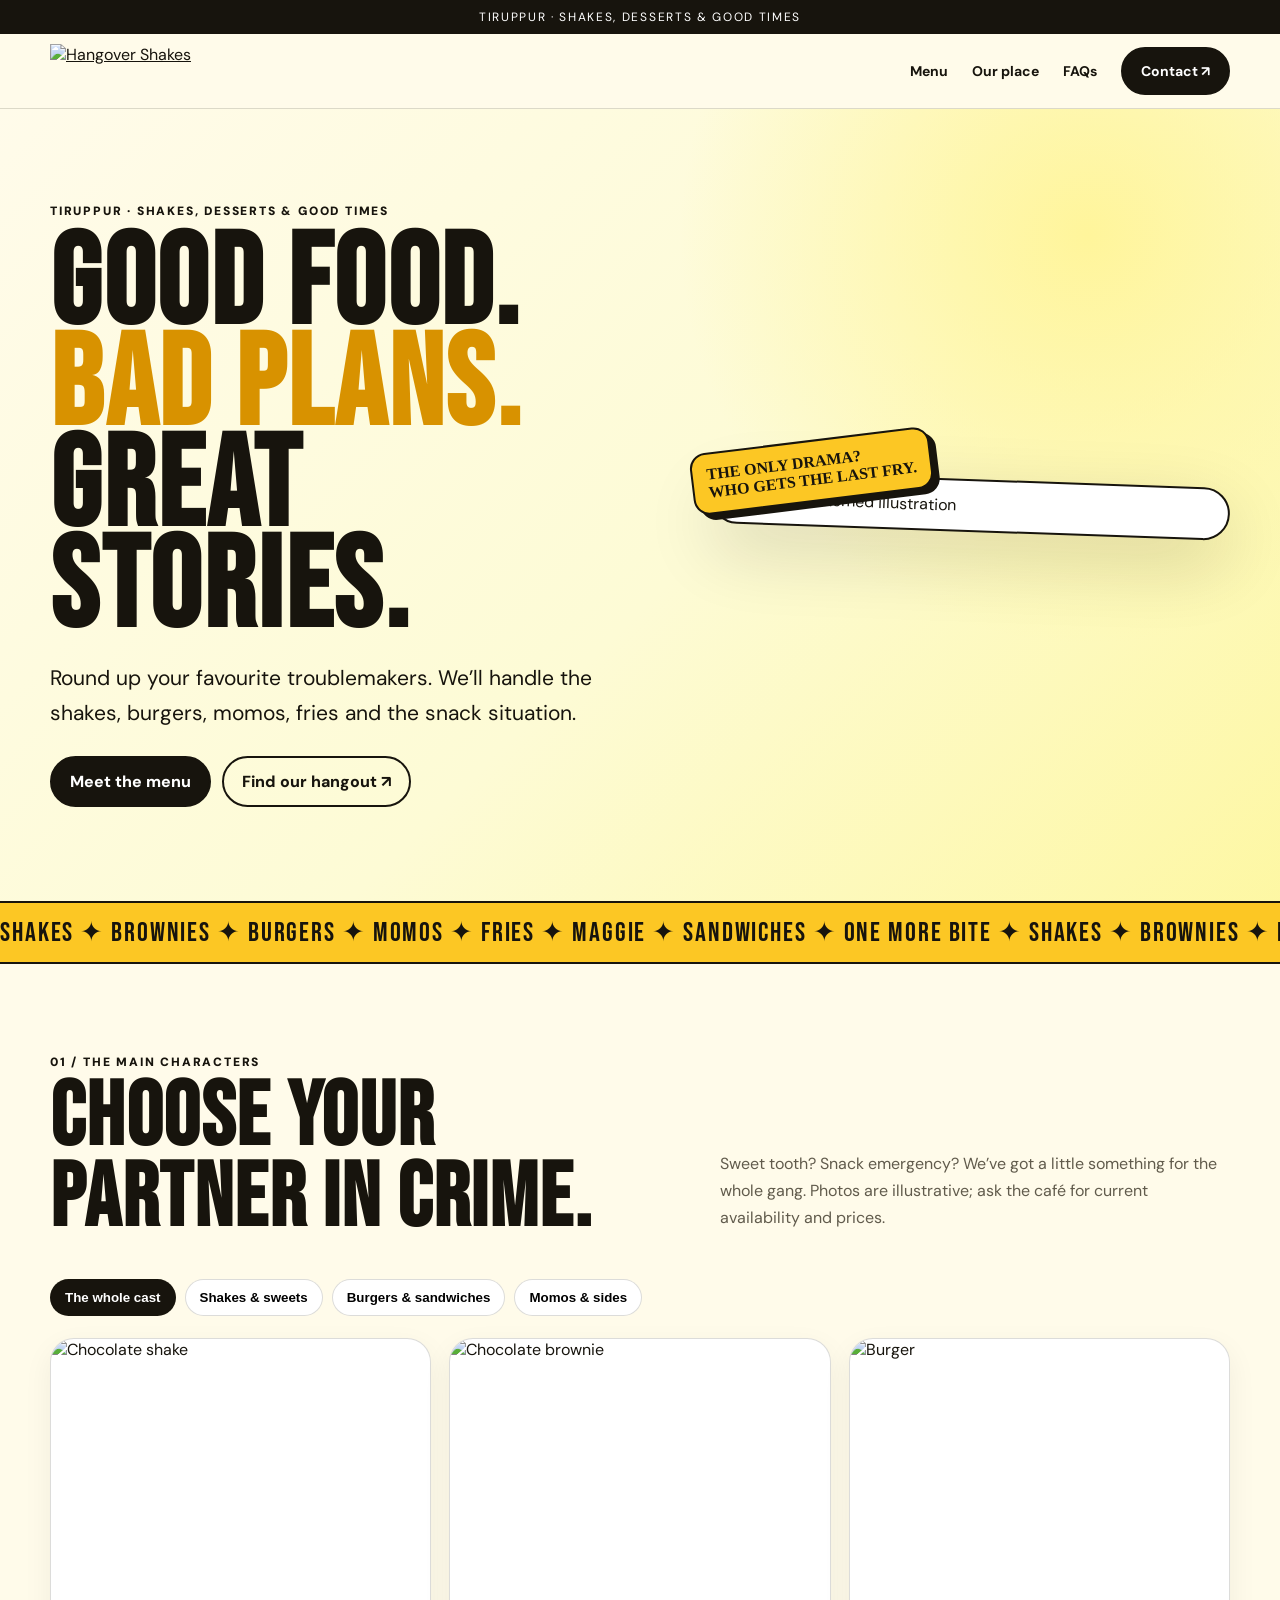
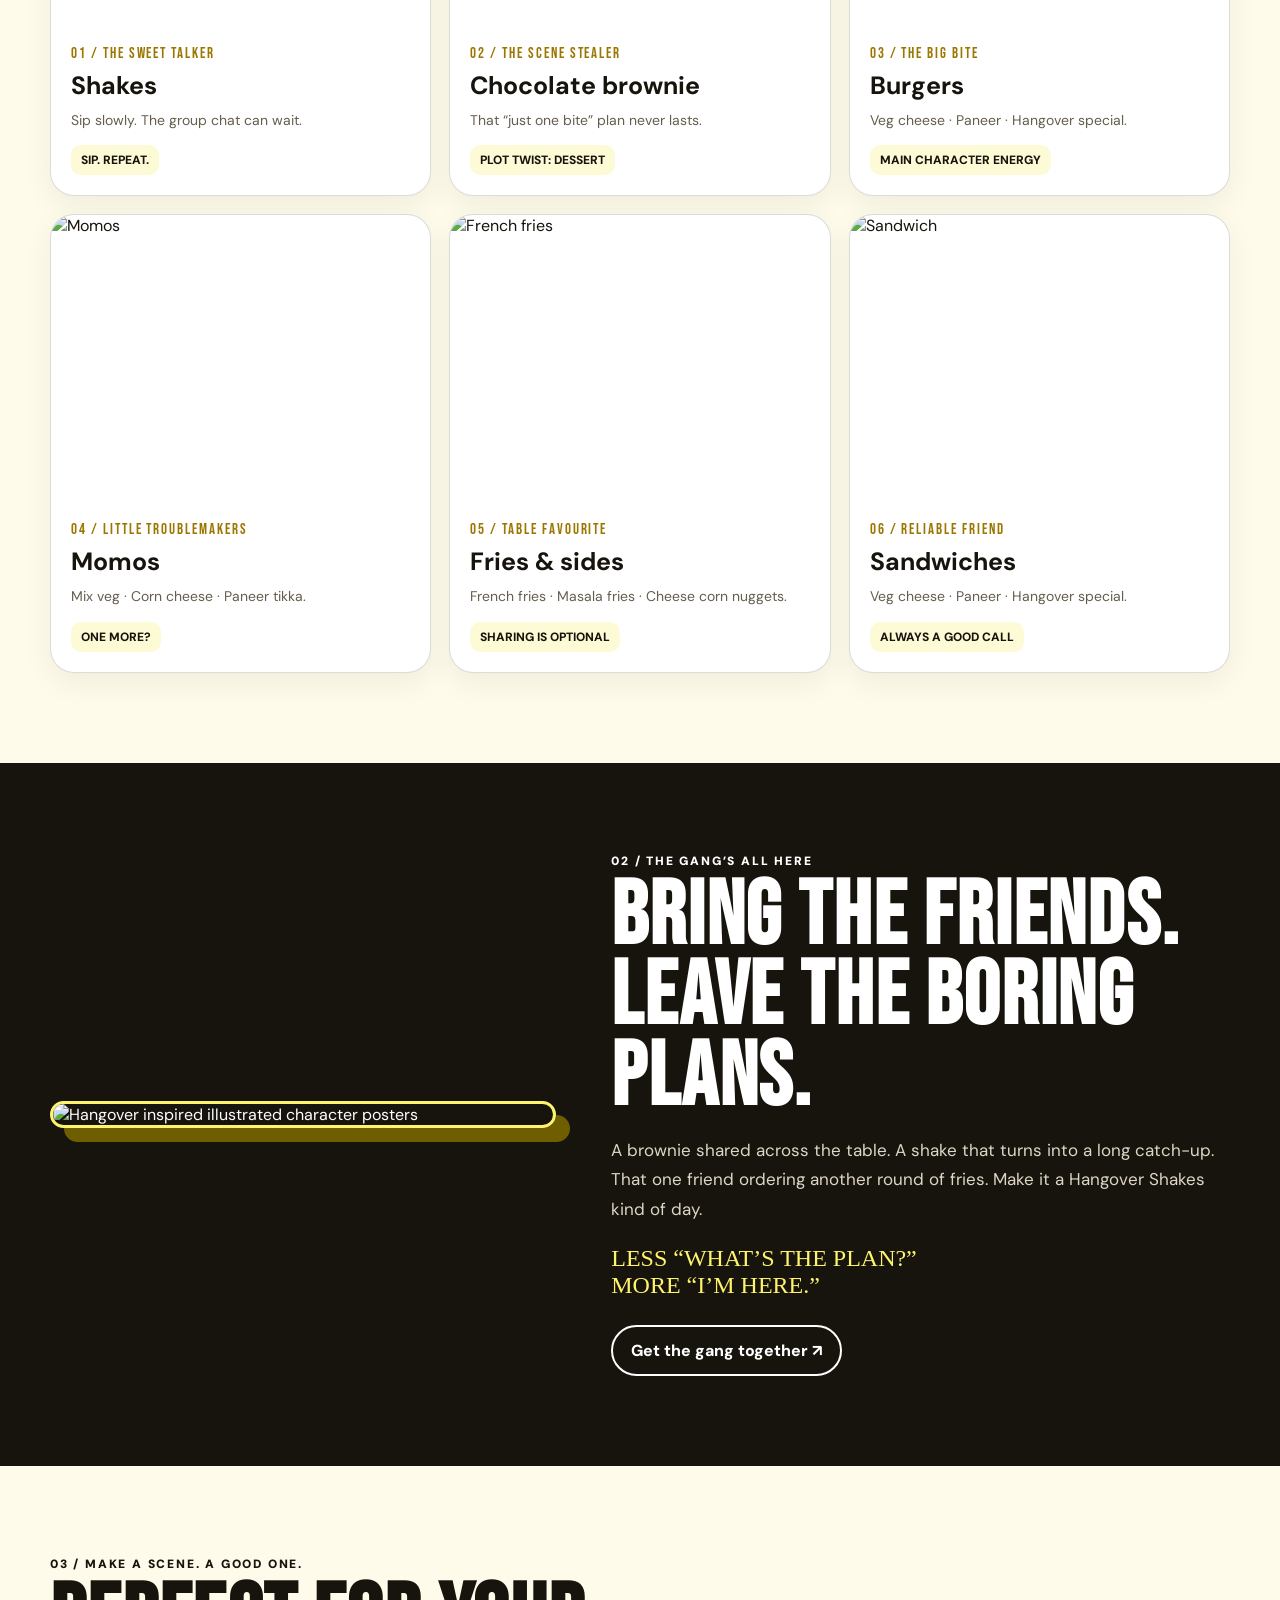
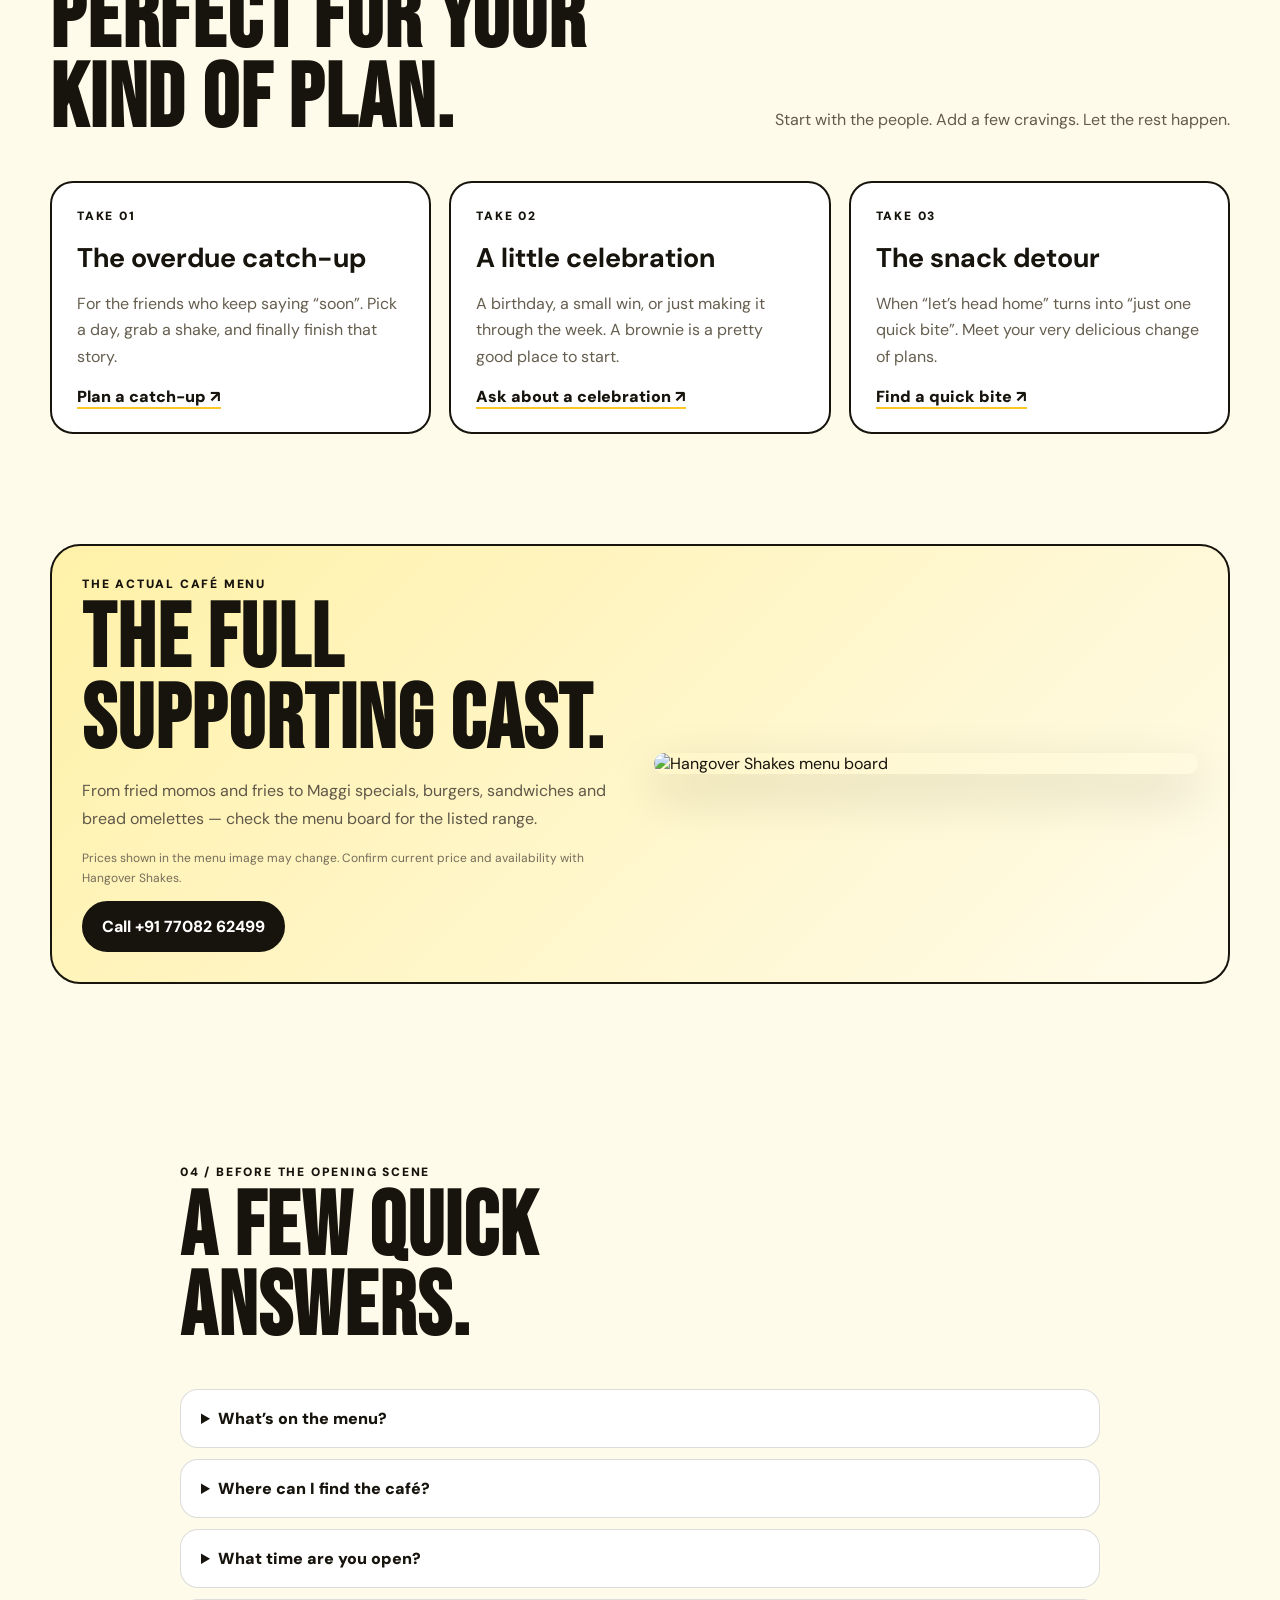
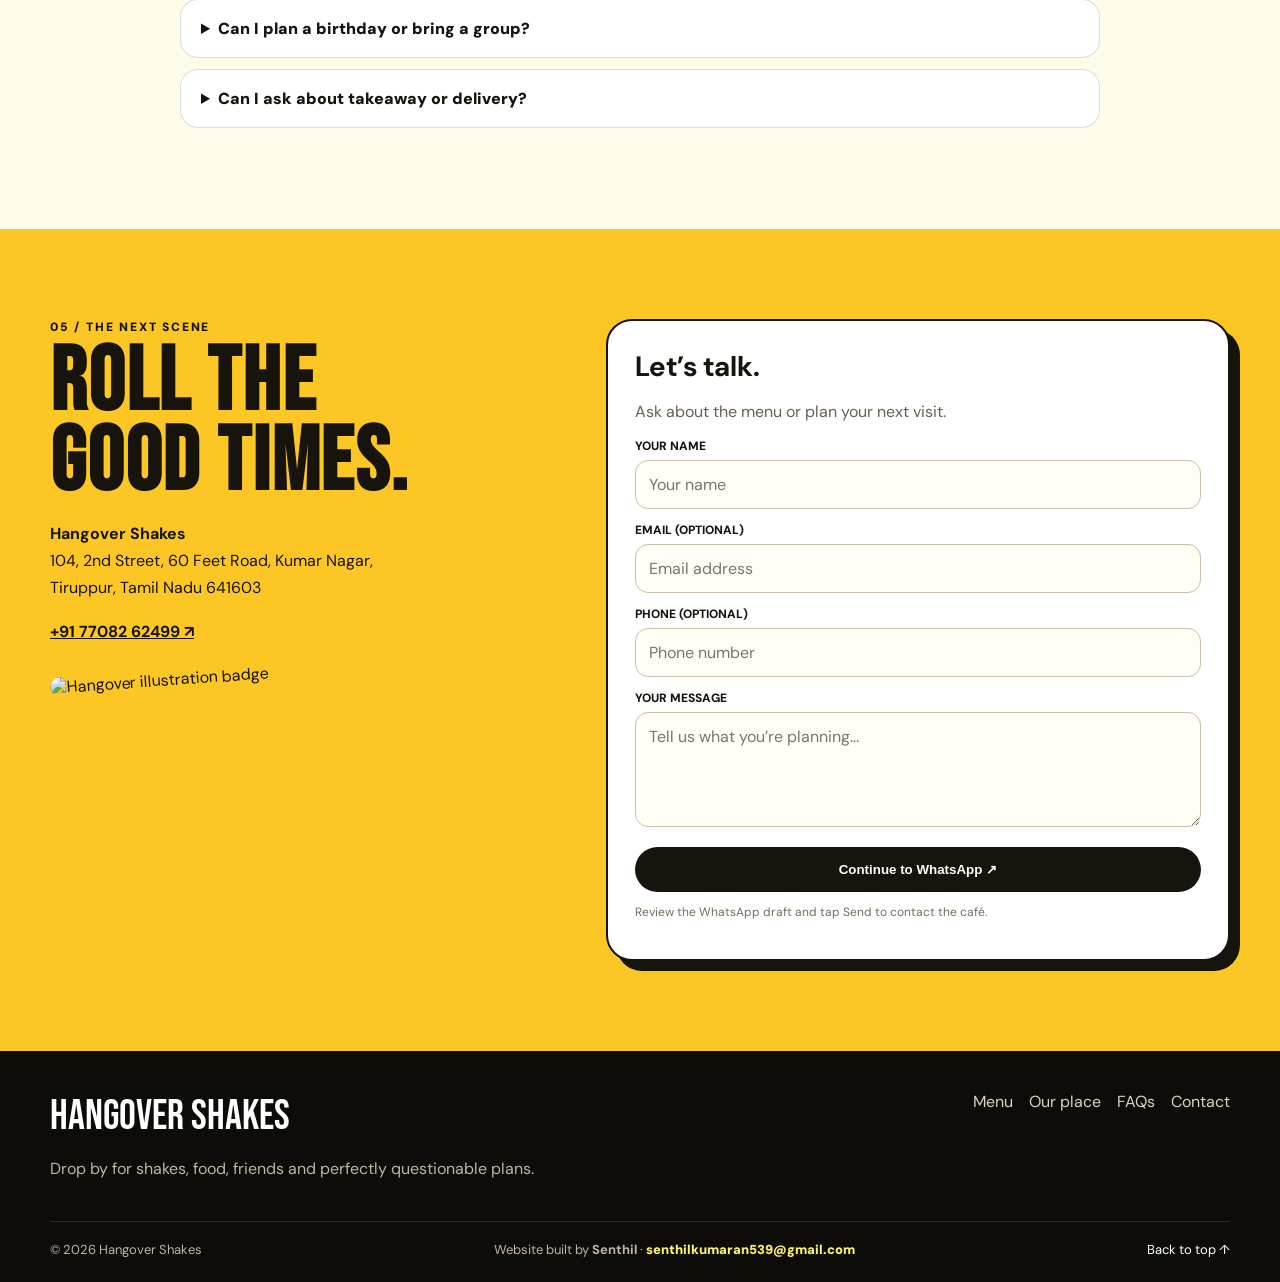
==== index.html @ 54d8f487 "Launch Hangover Shakes website" ====
<!doctype html><html lang="en"><head><meta charset="utf-8"><meta name="viewport" content="width=device-width,initial-scale=1"><meta name="theme-color" content="#17140d"><meta name="description" content="Hangover Shakes, Tiruppur — shakes, desserts, burgers, momos, fries and good times."><title>Hangover Shakes | Tiruppur</title><link rel="preconnect" href="https://fonts.googleapis.com"><link rel="preconnect" href="https://fonts.gstatic.com" crossorigin><link href="https://fonts.googleapis.com/css2?family=Bebas+Neue&family=DM+Sans:wght@400;600;700&family=Permanent+Marker&display=swap" rel="stylesheet"><style>:root{--ink:#17140d;--cream:#fffbea;--gold:#fcc724;--sun:#fef36c;--paper:#fdfbd5;--line:rgba(23,20,13,.15)}*{box-sizing:border-box}html{scroll-behavior:smooth}body{margin:0;background:var(--cream);color:var(--ink);font-family:"DM Sans",sans-serif;overflow-x:hidden}a{color:inherit}img{max-width:100%;display:block}.wrap{width:min(1180px,calc(100% - 32px));margin:auto}.display{font-family:"Bebas Neue",sans-serif;letter-spacing:.02em}.scribble{font-family:"Permanent Marker",cursive}.top{background:var(--ink);color:#fff;text-align:center;padding:9px 12px;font-size:12px;letter-spacing:.14em;text-transform:uppercase}header{position:sticky;top:0;z-index:20;background:rgba(255,251,234,.94);backdrop-filter:blur(14px);border-bottom:1px solid var(--line)}nav{height:74px;display:flex;align-items:center;justify-content:space-between;gap:20px}.brand img{width:145px;height:54px;object-fit:contain}.links{display:flex;align-items:center;gap:24px}.links a{text-decoration:none;font-weight:700;font-size:14px}.pill,.btn{display:inline-flex;align-items:center;justify-content:center;border:2px solid var(--ink);border-radius:999px;padding:13px 18px;text-decoration:none;font-weight:800}.pill,.btn.primary{background:var(--ink);color:#fff}.hero{min-height:calc(100vh - 108px);display:grid;align-items:center;padding:70px 0;background:radial-gradient(circle at 85% 16%,#fff59b 0,transparent 32%),linear-gradient(135deg,#fffbea,#fdfbd5 55%,#fef36c 150%)}.hero-grid{display:grid;grid-template-columns:1.08fr .92fr;gap:52px;align-items:center}.eyebrow,.kicker{font-size:12px;letter-spacing:.15em;text-transform:uppercase;font-weight:900}.hero h1{font-size:clamp(72px,10vw,145px);line-height:.79;margin:16px 0 22px}.hero h1 em{font-style:normal;color:#d89200}.hero p{max-width:650px;font-size:clamp(17px,2vw,21px);line-height:1.65}.actions{display:flex;gap:11px;flex-wrap:wrap;margin-top:26px}.frame{background:#fff;border:2px solid var(--ink);border-radius:28px;padding:14px;box-shadow:0 24px 70px rgba(23,20,13,.16);transform:rotate(2deg);animation:float 4s ease-in-out infinite}.frame img{border-radius:19px}.hero-art{position:relative}.sticker{position:absolute;background:var(--gold);border:2px solid var(--ink);box-shadow:6px 6px 0 var(--ink);padding:11px 14px;border-radius:16px;font-weight:900;transform:rotate(-7deg);left:-20px;bottom:30px}@keyframes float{50%{transform:translateY(-10px) rotate(-2deg)}}.ticker{overflow:hidden;border-block:2px solid var(--ink);background:var(--gold);padding:13px 0;white-space:nowrap}.ticker div{display:inline-block;font:27px "Bebas Neue";letter-spacing:.07em;animation:move 26s linear infinite}@keyframes move{to{transform:translateX(-50%)}}section{padding:90px 0}.section-head{display:flex;justify-content:space-between;align-items:end;gap:24px;margin-bottom:32px}.section-head h2,.scene h2,.contact h2,.menu-board h2{font-size:clamp(52px,7vw,90px);line-height:.9;margin:8px 0}.section-head p{max-width:510px;line-height:1.7;color:#615b4c}.filters{display:flex;gap:9px;flex-wrap:wrap;margin-bottom:22px}.chip{border:1px solid var(--line);background:#fff;padding:10px 14px;border-radius:999px;font-weight:800;cursor:pointer}.chip.active,.chip:hover{background:var(--ink);color:#fff}.menu-grid{display:grid;grid-template-columns:repeat(3,1fr);gap:18px}.card{background:#fff;border:1px solid var(--line);border-radius:24px;overflow:hidden;box-shadow:0 10px 30px rgba(23,20,13,.06);transition:.25s}.card:hover{transform:translateY(-6px)}.card img{width:100%;aspect-ratio:4/3;object-fit:cover}.body{padding:20px}.num{font:15px "Bebas Neue";letter-spacing:.13em;color:#9b7600}.card h3{font-size:25px;margin:6px 0 8px}.card p{margin:0;color:#655e4f;line-height:1.55;font-size:14px}.tag{display:inline-block;margin-top:14px;background:var(--paper);padding:7px 10px;border-radius:10px;font-weight:800;font-size:12px}.scene{background:var(--ink);color:#fff}.scene-grid{display:grid;grid-template-columns:.9fr 1.1fr;gap:55px;align-items:center}.scene img{border-radius:28px;border:3px solid var(--sun);box-shadow:14px 14px 0 #6f5e00}.scene p{color:#ddd6c5;line-height:1.75;font-size:17px}.quote{color:var(--sun);font-size:24px;margin-top:20px}.plans{display:grid;grid-template-columns:repeat(3,1fr);gap:18px}.plan{padding:25px;border:2px solid var(--ink);border-radius:23px;background:#fff}.plan h3{font-size:27px;margin:16px 0 9px}.plan p{line-height:1.65;color:#655e4f}.plan a{font-weight:900;text-decoration:none;border-bottom:2px solid var(--gold)}.menu-board{display:grid;grid-template-columns:1fr 1fr;gap:28px;align-items:center;background:linear-gradient(135deg,#fff1a8,#fffbea);padding:30px;border:2px solid var(--ink);border-radius:30px}.menu-board img{border-radius:18px;box-shadow:0 18px 50px rgba(23,20,13,.18)}.menu-board p{line-height:1.7;color:#5f5849}.note{font-size:12px!important;color:#746c5a!important}.faq{max-width:920px}.faq details{background:#fff;border:1px solid var(--line);border-radius:18px;padding:18px 20px;margin-bottom:11px}.faq summary{cursor:pointer;font-weight:900}.faq p{color:#615a4b;line-height:1.65}.contact{background:var(--gold)}.contact-grid{display:grid;grid-template-columns:.9fr 1.1fr;gap:45px}.contact-info p{line-height:1.7}.contact-card{background:#fff;border:2px solid var(--ink);border-radius:26px;padding:27px;box-shadow:10px 10px 0 var(--ink)}.contact-card label{display:block;font-weight:800;font-size:12px;margin:13px 0 6px}.contact-card input,.contact-card textarea{width:100%;border:1px solid #c9c0a7;border-radius:13px;padding:13px;font:inherit;background:#fffdf4}.contact-card textarea{min-height:115px;resize:vertical}.contact-card button{width:100%;margin-top:15px;border:0;background:var(--ink);color:#fff;border-radius:999px;padding:15px;font-weight:900;cursor:pointer}footer{background:#0e0c08;color:#fff;padding:40px 0 24px}.footer-grid{display:grid;grid-template-columns:1fr auto;gap:25px}.footer-brand{font:42px "Bebas Neue"}.footer-links{display:flex;gap:16px;flex-wrap:wrap}.footer-links a{text-decoration:none;color:#ddd3bd}.credits{border-top:1px solid rgba(255,255,255,.13);margin-top:26px;padding-top:19px;display:flex;justify-content:space-between;gap:16px;flex-wrap:wrap;color:#bfb6a1;font-size:13px}.built a{color:var(--sun);font-weight:900;text-decoration:none}.reveal{opacity:0;transform:translateY(20px);transition:.6s}.reveal.show{opacity:1;transform:none}@media(max-width:900px){.links a:not(.pill){display:none}.hero-grid,.scene-grid,.menu-board,.contact-grid{grid-template-columns:1fr}.menu-grid,.plans{grid-template-columns:repeat(2,1fr)}.hero-art{max-width:650px;margin:auto}}@media(max-width:620px){.wrap{width:min(100% - 22px,1180px)}nav{height:66px}.brand img{width:116px}.pill{padding:10px 12px;font-size:12px}.hero{min-height:auto;padding:45px 0}.hero h1{font-size:clamp(64px,23vw,105px)}section{padding:68px 0}.section-head{display:block}.menu-grid,.plans{grid-template-columns:1fr}.sticker{left:-3px;bottom:15px;font-size:11px}.contact-card{padding:20px;box-shadow:6px 6px 0 var(--ink)}.footer-grid{grid-template-columns:1fr}.ticker div{font-size:22px}}@media(prefers-reduced-motion:reduce){*{animation:none!important;transition:none!important}.reveal{opacity:1;transform:none}}</style></head><body><div class="top">Tiruppur · Shakes, desserts & good times</div><header><div class="wrap"><nav><a class="brand" href="#home"><img src="assets/logo.webp" alt="Hangover Shakes"></a><div class="links"><a href="#menu">Menu</a><a href="#place">Our place</a><a href="#faq">FAQs</a><a class="pill" href="#contact">Contact ↗</a></div></nav></div></header><main><section class="hero" id="home"><div class="wrap hero-grid"><div class="reveal"><div class="eyebrow">Tiruppur · shakes, desserts & good times</div><h1 class="display">GOOD FOOD.<br><em>BAD PLANS.</em><br>GREAT STORIES.</h1><p>Round up your favourite troublemakers. We’ll handle the shakes, burgers, momos, fries and the snack situation.</p><div class="actions"><a class="btn primary" href="#menu">Meet the menu</a><a class="btn" href="#contact">Find our hangout ↗</a></div></div><div class="hero-art reveal"><div class="frame"><img src="assets/hero.webp" alt="Hangover themed illustration"></div><div class="sticker scribble">THE ONLY DRAMA?<br>WHO GETS THE LAST FRY.</div></div></div></section><div class="ticker"><div>SHAKES ✦ BROWNIES ✦ BURGERS ✦ MOMOS ✦ FRIES ✦ MAGGIE ✦ SANDWICHES ✦ ONE MORE BITE ✦ SHAKES ✦ BROWNIES ✦ BURGERS ✦ MOMOS ✦ FRIES ✦ MAGGIE ✦ SANDWICHES ✦ ONE MORE BITE ✦ </div></div><section id="menu"><div class="wrap"><div class="section-head reveal"><div><div class="kicker">01 / The main characters</div><h2 class="display">CHOOSE YOUR<br>PARTNER IN CRIME.</h2></div><p>Sweet tooth? Snack emergency? We’ve got a little something for the whole gang. Photos are illustrative; ask the café for current availability and prices.</p></div><div class="filters reveal"><button class="chip active" data-filter="all">The whole cast</button><button class="chip" data-filter="sweet">Shakes & sweets</button><button class="chip" data-filter="big">Burgers & sandwiches</button><button class="chip" data-filter="sides">Momos & sides</button></div><div class="menu-grid"><article class="card reveal" data-cat="sweet"><img loading="lazy" src="https://images.unsplash.com/photo-1572490122747-3968b75cc699?auto=format&fit=crop&w=900&q=80" alt="Chocolate shake"><div class="body"><div class="num">01 / THE SWEET TALKER</div><h3>Shakes</h3><p>Sip slowly. The group chat can wait.</p><span class="tag">SIP. REPEAT.</span></div></article><article class="card reveal" data-cat="sweet"><img loading="lazy" src="https://images.unsplash.com/photo-1606313564200-e75d5e30476c?auto=format&fit=crop&w=900&q=80" alt="Chocolate brownie"><div class="body"><div class="num">02 / THE SCENE STEALER</div><h3>Chocolate brownie</h3><p>That “just one bite” plan never lasts.</p><span class="tag">PLOT TWIST: DESSERT</span></div></article><article class="card reveal" data-cat="big"><img loading="lazy" src="https://images.unsplash.com/photo-1568901346375-23c9450c58cd?auto=format&fit=crop&w=900&q=80" alt="Burger"><div class="body"><div class="num">03 / THE BIG BITE</div><h3>Burgers</h3><p>Veg cheese · Paneer · Hangover special.</p><span class="tag">MAIN CHARACTER ENERGY</span></div></article><article class="card reveal" data-cat="sides"><img loading="lazy" src="https://images.unsplash.com/photo-1496116218417-1a781b1c416c?auto=format&fit=crop&w=900&q=80" alt="Momos"><div class="body"><div class="num">04 / LITTLE TROUBLEMAKERS</div><h3>Momos</h3><p>Mix veg · Corn cheese · Paneer tikka.</p><span class="tag">ONE MORE?</span></div></article><article class="card reveal" data-cat="sides"><img loading="lazy" src="https://images.unsplash.com/photo-1573080496219-bb080dd4f877?auto=format&fit=crop&w=900&q=80" alt="French fries"><div class="body"><div class="num">05 / TABLE FAVOURITE</div><h3>Fries & sides</h3><p>French fries · Masala fries · Cheese corn nuggets.</p><span class="tag">SHARING IS OPTIONAL</span></div></article><article class="card reveal" data-cat="big"><img loading="lazy" src="https://images.unsplash.com/photo-1528735602780-2552fd46c7af?auto=format&fit=crop&w=900&q=80" alt="Sandwich"><div class="body"><div class="num">06 / RELIABLE FRIEND</div><h3>Sandwiches</h3><p>Veg cheese · Paneer · Hangover special.</p><span class="tag">ALWAYS A GOOD CALL</span></div></article></div></div></section><section class="scene" id="place"><div class="wrap scene-grid"><div class="reveal"><img src="assets/cast.webp" alt="Hangover inspired illustrated character posters"></div><div class="reveal"><div class="kicker">02 / The gang’s all here</div><h2 class="display">BRING THE FRIENDS.<br>LEAVE THE BORING PLANS.</h2><p>A brownie shared across the table. A shake that turns into a long catch-up. That one friend ordering another round of fries. Make it a Hangover Shakes kind of day.</p><div class="quote scribble">LESS “WHAT’S THE PLAN?”<br>MORE “I’M HERE.”</div><div class="actions"><a class="btn" style="border-color:#fff;color:#fff" href="#contact">Get the gang together ↗</a></div></div></div></section><section><div class="wrap"><div class="section-head reveal"><div><div class="kicker">03 / Make a scene. A good one.</div><h2 class="display">PERFECT FOR YOUR<br>KIND OF PLAN.</h2></div><p>Start with the people. Add a few cravings. Let the rest happen.</p></div><div class="plans"><div class="plan reveal"><div class="kicker">TAKE 01</div><h3>The overdue catch-up</h3><p>For the friends who keep saying “soon”. Pick a day, grab a shake, and finally finish that story.</p><a href="#contact">Plan a catch-up ↗</a></div><div class="plan reveal"><div class="kicker">TAKE 02</div><h3>A little celebration</h3><p>A birthday, a small win, or just making it through the week. A brownie is a pretty good place to start.</p><a href="#contact">Ask about a celebration ↗</a></div><div class="plan reveal"><div class="kicker">TAKE 03</div><h3>The snack detour</h3><p>When “let’s head home” turns into “just one quick bite”. Meet your very delicious change of plans.</p><a href="#menu">Find a quick bite ↗</a></div></div></div></section><section style="padding-top:20px"><div class="wrap menu-board reveal"><div><div class="kicker">The actual café menu</div><h2 class="display">THE FULL<br>SUPPORTING CAST.</h2><p>From fried momos and fries to Maggi specials, burgers, sandwiches and bread omelettes — check the menu board for the listed range.</p><p class="note">Prices shown in the menu image may change. Confirm current price and availability with Hangover Shakes.</p><a class="btn primary" href="tel:+917708262499">Call +91 77082 62499</a></div><img src="assets/menu.webp" alt="Hangover Shakes menu board"></div></section><section id="faq"><div class="wrap faq"><div class="section-head reveal"><div><div class="kicker">04 / Before the opening scene</div><h2 class="display">A FEW QUICK<br>ANSWERS.</h2></div></div><details class="reveal"><summary>What’s on the menu?</summary><p>Shakes, brownies, burgers, sandwiches, momos, fries, Maggi and other café snacks. Call for current availability.</p></details><details class="reveal"><summary>Where can I find the café?</summary><p>104, 2nd Street, 60 Feet Road, Kumar Nagar, Tiruppur, Tamil Nadu 641603.</p></details><details class="reveal"><summary>What time are you open?</summary><p>Opening hours can change, so please call +91 77082 62499 before making a special trip.</p></details><details class="reveal"><summary>Can I plan a birthday or bring a group?</summary><p>Yes — contact the café first to check seating and arrangements.</p></details><details class="reveal"><summary>Can I ask about takeaway or delivery?</summary><p>Yes. Send a WhatsApp message or call the café to ask what is available now.</p></details></div></section><section class="contact" id="contact"><div class="wrap contact-grid"><div class="contact-info reveal"><div class="kicker">05 / The next scene</div><h2 class="display">ROLL THE<br>GOOD TIMES.</h2><p><strong>Hangover Shakes</strong><br>104, 2nd Street, 60 Feet Road, Kumar Nagar,<br>Tiruppur, Tamil Nadu 641603</p><p><a href="tel:+917708262499"><strong>+91 77082 62499 ↗</strong></a></p><div style="max-width:245px;margin-top:24px"><img src="assets/badge.webp" alt="Hangover illustration badge" style="border-radius:20px;transform:rotate(-4deg)"></div></div><form class="contact-card reveal" id="waForm"><h3 style="font-size:28px;margin:0">Let’s talk.</h3><p style="color:#675f50">Ask about the menu or plan your next visit.</p><label for="name">YOUR NAME</label><input id="name" required placeholder="Your name"><label for="email">EMAIL (OPTIONAL)</label><input id="email" type="email" placeholder="Email address"><label for="phone">PHONE (OPTIONAL)</label><input id="phone" placeholder="Phone number"><label for="message">YOUR MESSAGE</label><textarea id="message" required placeholder="Tell us what you’re planning..."></textarea><button>Continue to WhatsApp ↗</button><p class="note">Review the WhatsApp draft and tap Send to contact the café.</p></form></div></section></main><footer><div class="wrap"><div class="footer-grid"><div><div class="footer-brand">HANGOVER SHAKES</div><p style="color:#bfb6a1">Drop by for shakes, food, friends and perfectly questionable plans.</p></div><div class="footer-links"><a href="#menu">Menu</a><a href="#place">Our place</a><a href="#faq">FAQs</a><a href="#contact">Contact</a></div></div><div class="credits"><span>© 2026 Hangover Shakes</span><span class="built">Website built by <strong>Senthil</strong> · <a href="mailto:senthilkumaran539@gmail.com">senthilkumaran539@gmail.com</a></span><a href="#home" style="color:#fff;text-decoration:none">Back to top ↑</a></div></div></footer><script>const chips=[...document.querySelectorAll('.chip')],cards=[...document.querySelectorAll('.card[data-cat]')];chips.forEach(c=>c.onclick=()=>{chips.forEach(x=>x.classList.remove('active'));c.classList.add('active');cards.forEach(x=>x.style.display=c.dataset.filter==='all'||x.dataset.cat===c.dataset.filter?'':'none')});const io=new IntersectionObserver(es=>es.forEach(e=>{if(e.isIntersecting){e.target.classList.add('show');io.unobserve(e.target)}}),{threshold:.1});document.querySelectorAll('.reveal').forEach(x=>io.observe(x));document.getElementById('waForm').onsubmit=e=>{e.preventDefault();const v=id=>document.getElementById(id).value.trim(),n=v('name'),em=v('email'),p=v('phone'),m=v('message');const text=`Hi Hangover Shakes!%0A%0AName: ${encodeURIComponent(n)}${em?`%0AEmail: ${encodeURIComponent(em)}`:''}${p?`%0APhone: ${encodeURIComponent(p)}`:''}%0A%0AMessage: ${encodeURIComponent(m)}`;window.open(`https://wa.me/917708262499?text=${text}`,'_blank','noopener')};</script></body></html>
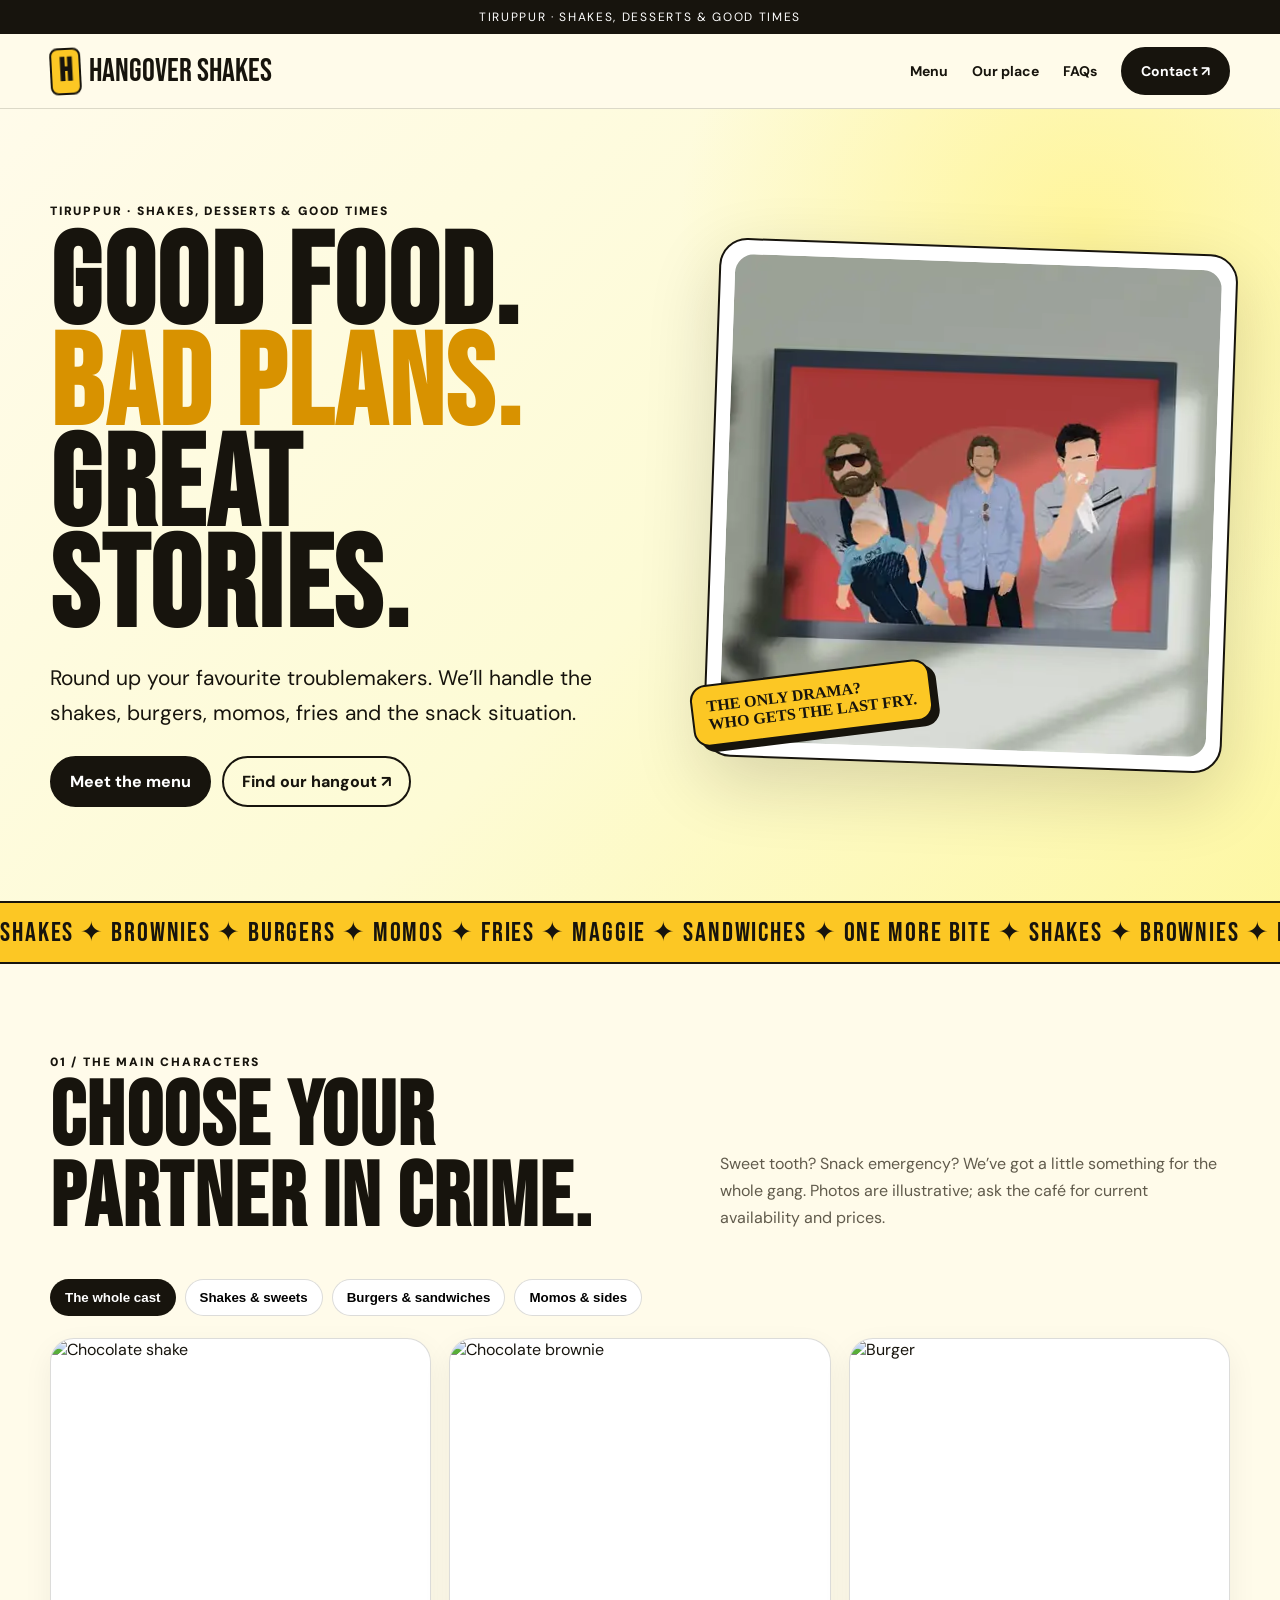
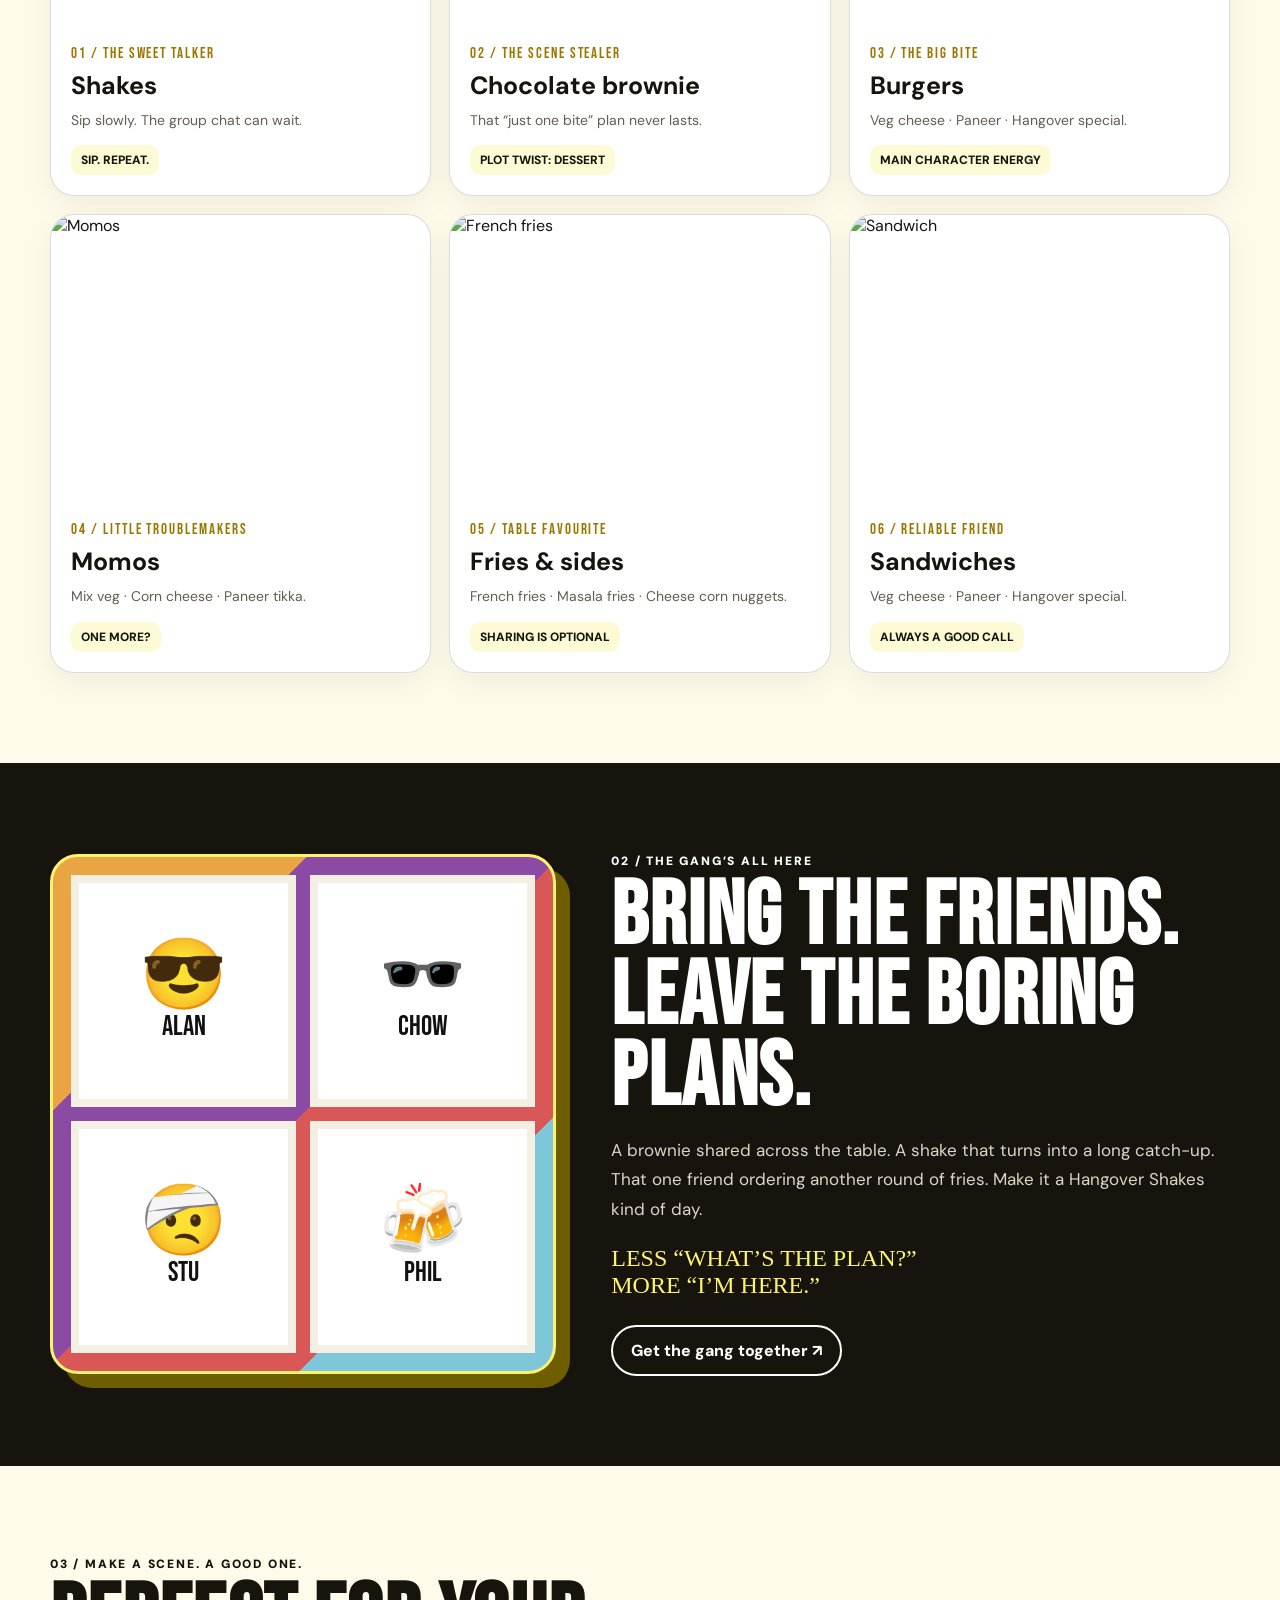
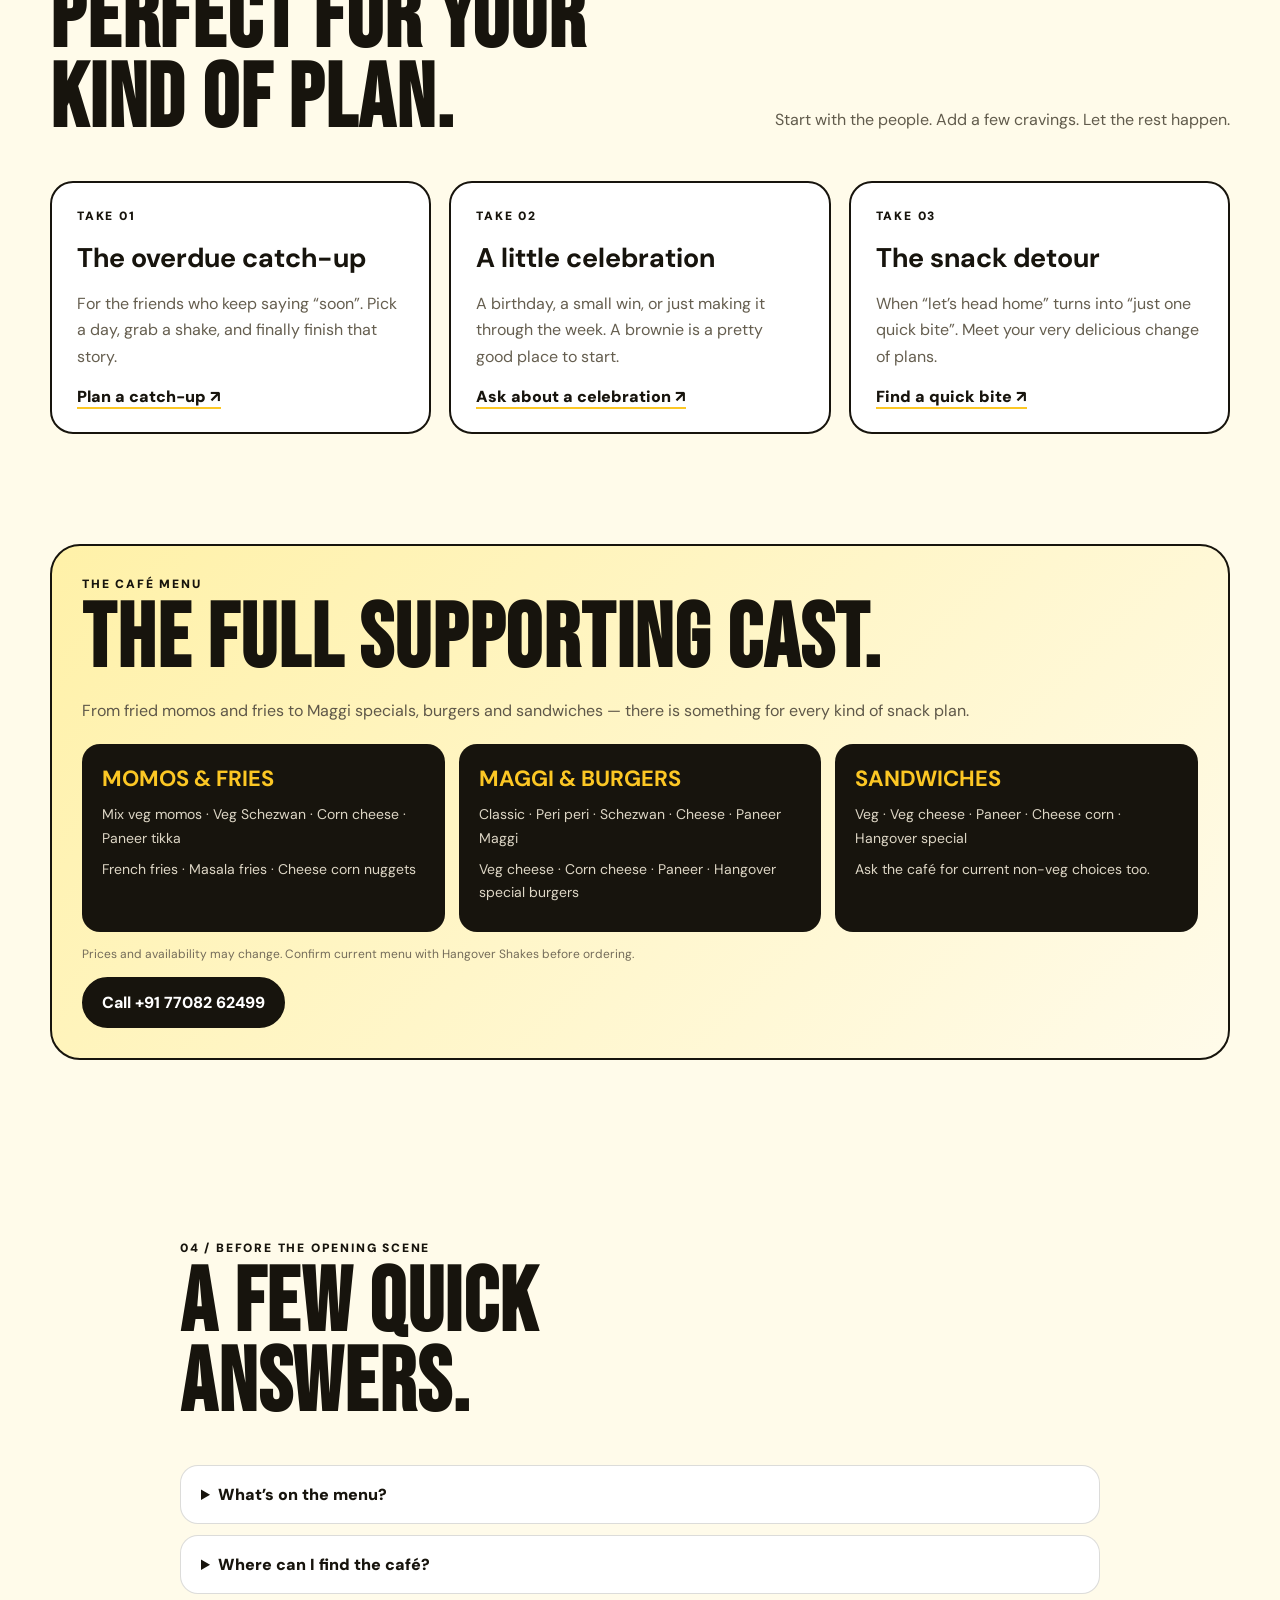
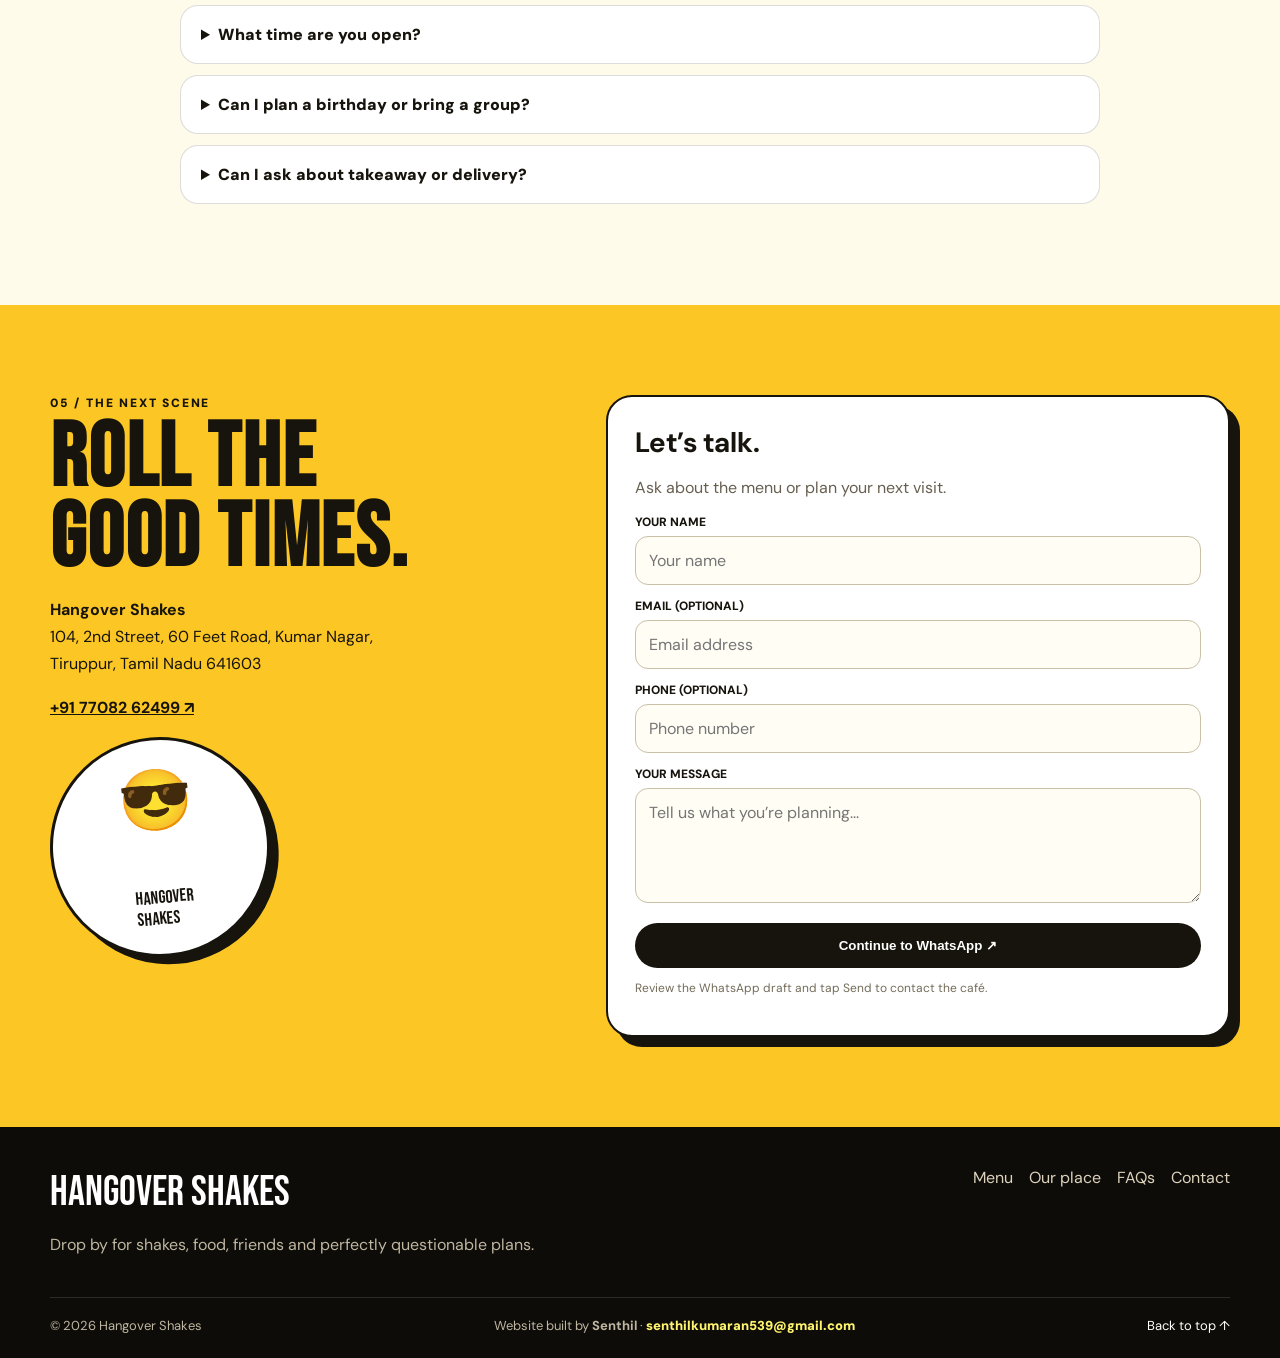
==== commit 546e5157: "Polish responsive Hangover Shakes website" ====
--- a/index.html
+++ b/index.html
@@ -1 +1 @@
-<!doctype html><html lang="en"><head><meta charset="utf-8"><meta name="viewport" content="width=device-width,initial-scale=1"><meta name="theme-color" content="#17140d"><meta name="description" content="Hangover Shakes, Tiruppur — shakes, desserts, burgers, momos, fries and good times."><title>Hangover Shakes | Tiruppur</title><link rel="preconnect" href="https://fonts.googleapis.com"><link rel="preconnect" href="https://fonts.gstatic.com" crossorigin><link href="https://fonts.googleapis.com/css2?family=Bebas+Neue&family=DM+Sans:wght@400;600;700&family=Permanent+Marker&display=swap" rel="stylesheet"><style>:root{--ink:#17140d;--cream:#fffbea;--gold:#fcc724;--sun:#fef36c;--paper:#fdfbd5;--line:rgba(23,20,13,.15)}*{box-sizing:border-box}html{scroll-behavior:smooth}body{margin:0;background:var(--cream);color:var(--ink);font-family:"DM Sans",sans-serif;overflow-x:hidden}a{color:inherit}img{max-width:100%;display:block}.wrap{width:min(1180px,calc(100% - 32px));margin:auto}.display{font-family:"Bebas Neue",sans-serif;letter-spacing:.02em}.scribble{font-family:"Permanent Marker",cursive}.top{background:var(--ink);color:#fff;text-align:center;padding:9px 12px;font-size:12px;letter-spacing:.14em;text-transform:uppercase}header{position:sticky;top:0;z-index:20;background:rgba(255,251,234,.94);backdrop-filter:blur(14px);border-bottom:1px solid var(--line)}nav{height:74px;display:flex;align-items:center;justify-content:space-between;gap:20px}.brand img{width:145px;height:54px;object-fit:contain}.links{display:flex;align-items:center;gap:24px}.links a{text-decoration:none;font-weight:700;font-size:14px}.pill,.btn{display:inline-flex;align-items:center;justify-content:center;border:2px solid var(--ink);border-radius:999px;padding:13px 18px;text-decoration:none;font-weight:800}.pill,.btn.primary{background:var(--ink);color:#fff}.hero{min-height:calc(100vh - 108px);display:grid;align-items:center;padding:70px 0;background:radial-gradient(circle at 85% 16%,#fff59b 0,transparent 32%),linear-gradient(135deg,#fffbea,#fdfbd5 55%,#fef36c 150%)}.hero-grid{display:grid;grid-template-columns:1.08fr .92fr;gap:52px;align-items:center}.eyebrow,.kicker{font-size:12px;letter-spacing:.15em;text-transform:uppercase;font-weight:900}.hero h1{font-size:clamp(72px,10vw,145px);line-height:.79;margin:16px 0 22px}.hero h1 em{font-style:normal;color:#d89200}.hero p{max-width:650px;font-size:clamp(17px,2vw,21px);line-height:1.65}.actions{display:flex;gap:11px;flex-wrap:wrap;margin-top:26px}.frame{background:#fff;border:2px solid var(--ink);border-radius:28px;padding:14px;box-shadow:0 24px 70px rgba(23,20,13,.16);transform:rotate(2deg);animation:float 4s ease-in-out infinite}.frame img{border-radius:19px}.hero-art{position:relative}.sticker{position:absolute;background:var(--gold);border:2px solid var(--ink);box-shadow:6px 6px 0 var(--ink);padding:11px 14px;border-radius:16px;font-weight:900;transform:rotate(-7deg);left:-20px;bottom:30px}@keyframes float{50%{transform:translateY(-10px) rotate(-2deg)}}.ticker{overflow:hidden;border-block:2px solid var(--ink);background:var(--gold);padding:13px 0;white-space:nowrap}.ticker div{display:inline-block;font:27px "Bebas Neue";letter-spacing:.07em;animation:move 26s linear infinite}@keyframes move{to{transform:translateX(-50%)}}section{padding:90px 0}.section-head{display:flex;justify-content:space-between;align-items:end;gap:24px;margin-bottom:32px}.section-head h2,.scene h2,.contact h2,.menu-board h2{font-size:clamp(52px,7vw,90px);line-height:.9;margin:8px 0}.section-head p{max-width:510px;line-height:1.7;color:#615b4c}.filters{display:flex;gap:9px;flex-wrap:wrap;margin-bottom:22px}.chip{border:1px solid var(--line);background:#fff;padding:10px 14px;border-radius:999px;font-weight:800;cursor:pointer}.chip.active,.chip:hover{background:var(--ink);color:#fff}.menu-grid{display:grid;grid-template-columns:repeat(3,1fr);gap:18px}.card{background:#fff;border:1px solid var(--line);border-radius:24px;overflow:hidden;box-shadow:0 10px 30px rgba(23,20,13,.06);transition:.25s}.card:hover{transform:translateY(-6px)}.card img{width:100%;aspect-ratio:4/3;object-fit:cover}.body{padding:20px}.num{font:15px "Bebas Neue";letter-spacing:.13em;color:#9b7600}.card h3{font-size:25px;margin:6px 0 8px}.card p{margin:0;color:#655e4f;line-height:1.55;font-size:14px}.tag{display:inline-block;margin-top:14px;background:var(--paper);padding:7px 10px;border-radius:10px;font-weight:800;font-size:12px}.scene{background:var(--ink);color:#fff}.scene-grid{display:grid;grid-template-columns:.9fr 1.1fr;gap:55px;align-items:center}.scene img{border-radius:28px;border:3px solid var(--sun);box-shadow:14px 14px 0 #6f5e00}.scene p{color:#ddd6c5;line-height:1.75;font-size:17px}.quote{color:var(--sun);font-size:24px;margin-top:20px}.plans{display:grid;grid-template-columns:repeat(3,1fr);gap:18px}.plan{padding:25px;border:2px solid var(--ink);border-radius:23px;background:#fff}.plan h3{font-size:27px;margin:16px 0 9px}.plan p{line-height:1.65;color:#655e4f}.plan a{font-weight:900;text-decoration:none;border-bottom:2px solid var(--gold)}.menu-board{display:grid;grid-template-columns:1fr 1fr;gap:28px;align-items:center;background:linear-gradient(135deg,#fff1a8,#fffbea);padding:30px;border:2px solid var(--ink);border-radius:30px}.menu-board img{border-radius:18px;box-shadow:0 18px 50px rgba(23,20,13,.18)}.menu-board p{line-height:1.7;color:#5f5849}.note{font-size:12px!important;color:#746c5a!important}.faq{max-width:920px}.faq details{background:#fff;border:1px solid var(--line);border-radius:18px;padding:18px 20px;margin-bottom:11px}.faq summary{cursor:pointer;font-weight:900}.faq p{color:#615a4b;line-height:1.65}.contact{background:var(--gold)}.contact-grid{display:grid;grid-template-columns:.9fr 1.1fr;gap:45px}.contact-info p{line-height:1.7}.contact-card{background:#fff;border:2px solid var(--ink);border-radius:26px;padding:27px;box-shadow:10px 10px 0 var(--ink)}.contact-card label{display:block;font-weight:800;font-size:12px;margin:13px 0 6px}.contact-card input,.contact-card textarea{width:100%;border:1px solid #c9c0a7;border-radius:13px;padding:13px;font:inherit;background:#fffdf4}.contact-card textarea{min-height:115px;resize:vertical}.contact-card button{width:100%;margin-top:15px;border:0;background:var(--ink);color:#fff;border-radius:999px;padding:15px;font-weight:900;cursor:pointer}footer{background:#0e0c08;color:#fff;padding:40px 0 24px}.footer-grid{display:grid;grid-template-columns:1fr auto;gap:25px}.footer-brand{font:42px "Bebas Neue"}.footer-links{display:flex;gap:16px;flex-wrap:wrap}.footer-links a{text-decoration:none;color:#ddd3bd}.credits{border-top:1px solid rgba(255,255,255,.13);margin-top:26px;padding-top:19px;display:flex;justify-content:space-between;gap:16px;flex-wrap:wrap;color:#bfb6a1;font-size:13px}.built a{color:var(--sun);font-weight:900;text-decoration:none}.reveal{opacity:0;transform:translateY(20px);transition:.6s}.reveal.show{opacity:1;transform:none}@media(max-width:900px){.links a:not(.pill){display:none}.hero-grid,.scene-grid,.menu-board,.contact-grid{grid-template-columns:1fr}.menu-grid,.plans{grid-template-columns:repeat(2,1fr)}.hero-art{max-width:650px;margin:auto}}@media(max-width:620px){.wrap{width:min(100% - 22px,1180px)}nav{height:66px}.brand img{width:116px}.pill{padding:10px 12px;font-size:12px}.hero{min-height:auto;padding:45px 0}.hero h1{font-size:clamp(64px,23vw,105px)}section{padding:68px 0}.section-head{display:block}.menu-grid,.plans{grid-template-columns:1fr}.sticker{left:-3px;bottom:15px;font-size:11px}.contact-card{padding:20px;box-shadow:6px 6px 0 var(--ink)}.footer-grid{grid-template-columns:1fr}.ticker div{font-size:22px}}@media(prefers-reduced-motion:reduce){*{animation:none!important;transition:none!important}.reveal{opacity:1;transform:none}}</style></head><body><div class="top">Tiruppur · Shakes, desserts & good times</div><header><div class="wrap"><nav><a class="brand" href="#home"><img src="assets/logo.webp" alt="Hangover Shakes"></a><div class="links"><a href="#menu">Menu</a><a href="#place">Our place</a><a href="#faq">FAQs</a><a class="pill" href="#contact">Contact ↗</a></div></nav></div></header><main><section class="hero" id="home"><div class="wrap hero-grid"><div class="reveal"><div class="eyebrow">Tiruppur · shakes, desserts & good times</div><h1 class="display">GOOD FOOD.<br><em>BAD PLANS.</em><br>GREAT STORIES.</h1><p>Round up your favourite troublemakers. We’ll handle the shakes, burgers, momos, fries and the snack situation.</p><div class="actions"><a class="btn primary" href="#menu">Meet the menu</a><a class="btn" href="#contact">Find our hangout ↗</a></div></div><div class="hero-art reveal"><div class="frame"><img src="assets/hero.webp" alt="Hangover themed illustration"></div><div class="sticker scribble">THE ONLY DRAMA?<br>WHO GETS THE LAST FRY.</div></div></div></section><div class="ticker"><div>SHAKES ✦ BROWNIES ✦ BURGERS ✦ MOMOS ✦ FRIES ✦ MAGGIE ✦ SANDWICHES ✦ ONE MORE BITE ✦ SHAKES ✦ BROWNIES ✦ BURGERS ✦ MOMOS ✦ FRIES ✦ MAGGIE ✦ SANDWICHES ✦ ONE MORE BITE ✦ </div></div><section id="menu"><div class="wrap"><div class="section-head reveal"><div><div class="kicker">01 / The main characters</div><h2 class="display">CHOOSE YOUR<br>PARTNER IN CRIME.</h2></div><p>Sweet tooth? Snack emergency? We’ve got a little something for the whole gang. Photos are illustrative; ask the café for current availability and prices.</p></div><div class="filters reveal"><button class="chip active" data-filter="all">The whole cast</button><button class="chip" data-filter="sweet">Shakes & sweets</button><button class="chip" data-filter="big">Burgers & sandwiches</button><button class="chip" data-filter="sides">Momos & sides</button></div><div class="menu-grid"><article class="card reveal" data-cat="sweet"><img loading="lazy" src="https://images.unsplash.com/photo-1572490122747-3968b75cc699?auto=format&fit=crop&w=900&q=80" alt="Chocolate shake"><div class="body"><div class="num">01 / THE SWEET TALKER</div><h3>Shakes</h3><p>Sip slowly. The group chat can wait.</p><span class="tag">SIP. REPEAT.</span></div></article><article class="card reveal" data-cat="sweet"><img loading="lazy" src="https://images.unsplash.com/photo-1606313564200-e75d5e30476c?auto=format&fit=crop&w=900&q=80" alt="Chocolate brownie"><div class="body"><div class="num">02 / THE SCENE STEALER</div><h3>Chocolate brownie</h3><p>That “just one bite” plan never lasts.</p><span class="tag">PLOT TWIST: DESSERT</span></div></article><article class="card reveal" data-cat="big"><img loading="lazy" src="https://images.unsplash.com/photo-1568901346375-23c9450c58cd?auto=format&fit=crop&w=900&q=80" alt="Burger"><div class="body"><div class="num">03 / THE BIG BITE</div><h3>Burgers</h3><p>Veg cheese · Paneer · Hangover special.</p><span class="tag">MAIN CHARACTER ENERGY</span></div></article><article class="card reveal" data-cat="sides"><img loading="lazy" src="https://images.unsplash.com/photo-1496116218417-1a781b1c416c?auto=format&fit=crop&w=900&q=80" alt="Momos"><div class="body"><div class="num">04 / LITTLE TROUBLEMAKERS</div><h3>Momos</h3><p>Mix veg · Corn cheese · Paneer tikka.</p><span class="tag">ONE MORE?</span></div></article><article class="card reveal" data-cat="sides"><img loading="lazy" src="https://images.unsplash.com/photo-1573080496219-bb080dd4f877?auto=format&fit=crop&w=900&q=80" alt="French fries"><div class="body"><div class="num">05 / TABLE FAVOURITE</div><h3>Fries & sides</h3><p>French fries · Masala fries · Cheese corn nuggets.</p><span class="tag">SHARING IS OPTIONAL</span></div></article><article class="card reveal" data-cat="big"><img loading="lazy" src="https://images.unsplash.com/photo-1528735602780-2552fd46c7af?auto=format&fit=crop&w=900&q=80" alt="Sandwich"><div class="body"><div class="num">06 / RELIABLE FRIEND</div><h3>Sandwiches</h3><p>Veg cheese · Paneer · Hangover special.</p><span class="tag">ALWAYS A GOOD CALL</span></div></article></div></div></section><section class="scene" id="place"><div class="wrap scene-grid"><div class="reveal"><img src="assets/cast.webp" alt="Hangover inspired illustrated character posters"></div><div class="reveal"><div class="kicker">02 / The gang’s all here</div><h2 class="display">BRING THE FRIENDS.<br>LEAVE THE BORING PLANS.</h2><p>A brownie shared across the table. A shake that turns into a long catch-up. That one friend ordering another round of fries. Make it a Hangover Shakes kind of day.</p><div class="quote scribble">LESS “WHAT’S THE PLAN?”<br>MORE “I’M HERE.”</div><div class="actions"><a class="btn" style="border-color:#fff;color:#fff" href="#contact">Get the gang together ↗</a></div></div></div></section><section><div class="wrap"><div class="section-head reveal"><div><div class="kicker">03 / Make a scene. A good one.</div><h2 class="display">PERFECT FOR YOUR<br>KIND OF PLAN.</h2></div><p>Start with the people. Add a few cravings. Let the rest happen.</p></div><div class="plans"><div class="plan reveal"><div class="kicker">TAKE 01</div><h3>The overdue catch-up</h3><p>For the friends who keep saying “soon”. Pick a day, grab a shake, and finally finish that story.</p><a href="#contact">Plan a catch-up ↗</a></div><div class="plan reveal"><div class="kicker">TAKE 02</div><h3>A little celebration</h3><p>A birthday, a small win, or just making it through the week. A brownie is a pretty good place to start.</p><a href="#contact">Ask about a celebration ↗</a></div><div class="plan reveal"><div class="kicker">TAKE 03</div><h3>The snack detour</h3><p>When “let’s head home” turns into “just one quick bite”. Meet your very delicious change of plans.</p><a href="#menu">Find a quick bite ↗</a></div></div></div></section><section style="padding-top:20px"><div class="wrap menu-board reveal"><div><div class="kicker">The actual café menu</div><h2 class="display">THE FULL<br>SUPPORTING CAST.</h2><p>From fried momos and fries to Maggi specials, burgers, sandwiches and bread omelettes — check the menu board for the listed range.</p><p class="note">Prices shown in the menu image may change. Confirm current price and availability with Hangover Shakes.</p><a class="btn primary" href="tel:+917708262499">Call +91 77082 62499</a></div><img src="assets/menu.webp" alt="Hangover Shakes menu board"></div></section><section id="faq"><div class="wrap faq"><div class="section-head reveal"><div><div class="kicker">04 / Before the opening scene</div><h2 class="display">A FEW QUICK<br>ANSWERS.</h2></div></div><details class="reveal"><summary>What’s on the menu?</summary><p>Shakes, brownies, burgers, sandwiches, momos, fries, Maggi and other café snacks. Call for current availability.</p></details><details class="reveal"><summary>Where can I find the café?</summary><p>104, 2nd Street, 60 Feet Road, Kumar Nagar, Tiruppur, Tamil Nadu 641603.</p></details><details class="reveal"><summary>What time are you open?</summary><p>Opening hours can change, so please call +91 77082 62499 before making a special trip.</p></details><details class="reveal"><summary>Can I plan a birthday or bring a group?</summary><p>Yes — contact the café first to check seating and arrangements.</p></details><details class="reveal"><summary>Can I ask about takeaway or delivery?</summary><p>Yes. Send a WhatsApp message or call the café to ask what is available now.</p></details></div></section><section class="contact" id="contact"><div class="wrap contact-grid"><div class="contact-info reveal"><div class="kicker">05 / The next scene</div><h2 class="display">ROLL THE<br>GOOD TIMES.</h2><p><strong>Hangover Shakes</strong><br>104, 2nd Street, 60 Feet Road, Kumar Nagar,<br>Tiruppur, Tamil Nadu 641603</p><p><a href="tel:+917708262499"><strong>+91 77082 62499 ↗</strong></a></p><div style="max-width:245px;margin-top:24px"><img src="assets/badge.webp" alt="Hangover illustration badge" style="border-radius:20px;transform:rotate(-4deg)"></div></div><form class="contact-card reveal" id="waForm"><h3 style="font-size:28px;margin:0">Let’s talk.</h3><p style="color:#675f50">Ask about the menu or plan your next visit.</p><label for="name">YOUR NAME</label><input id="name" required placeholder="Your name"><label for="email">EMAIL (OPTIONAL)</label><input id="email" type="email" placeholder="Email address"><label for="phone">PHONE (OPTIONAL)</label><input id="phone" placeholder="Phone number"><label for="message">YOUR MESSAGE</label><textarea id="message" required placeholder="Tell us what you’re planning..."></textarea><button>Continue to WhatsApp ↗</button><p class="note">Review the WhatsApp draft and tap Send to contact the café.</p></form></div></section></main><footer><div class="wrap"><div class="footer-grid"><div><div class="footer-brand">HANGOVER SHAKES</div><p style="color:#bfb6a1">Drop by for shakes, food, friends and perfectly questionable plans.</p></div><div class="footer-links"><a href="#menu">Menu</a><a href="#place">Our place</a><a href="#faq">FAQs</a><a href="#contact">Contact</a></div></div><div class="credits"><span>© 2026 Hangover Shakes</span><span class="built">Website built by <strong>Senthil</strong> · <a href="mailto:senthilkumaran539@gmail.com">senthilkumaran539@gmail.com</a></span><a href="#home" style="color:#fff;text-decoration:none">Back to top ↑</a></div></div></footer><script>const chips=[...document.querySelectorAll('.chip')],cards=[...document.querySelectorAll('.card[data-cat]')];chips.forEach(c=>c.onclick=()=>{chips.forEach(x=>x.classList.remove('active'));c.classList.add('active');cards.forEach(x=>x.style.display=c.dataset.filter==='all'||x.dataset.cat===c.dataset.filter?'':'none')});const io=new IntersectionObserver(es=>es.forEach(e=>{if(e.isIntersecting){e.target.classList.add('show');io.unobserve(e.target)}}),{threshold:.1});document.querySelectorAll('.reveal').forEach(x=>io.observe(x));document.getElementById('waForm').onsubmit=e=>{e.preventDefault();const v=id=>document.getElementById(id).value.trim(),n=v('name'),em=v('email'),p=v('phone'),m=v('message');const text=`Hi Hangover Shakes!%0A%0AName: ${encodeURIComponent(n)}${em?`%0AEmail: ${encodeURIComponent(em)}`:''}${p?`%0APhone: ${encodeURIComponent(p)}`:''}%0A%0AMessage: ${encodeURIComponent(m)}`;window.open(`https://wa.me/917708262499?text=${text}`,'_blank','noopener')};</script></body></html>+<!doctype html><html lang="en"><head><meta charset="utf-8"><meta name="viewport" content="width=device-width,initial-scale=1"><meta name="theme-color" content="#17140d"><meta name="description" content="Hangover Shakes, Tiruppur — shakes, desserts, burgers, momos, fries and good times."><title>Hangover Shakes | Tiruppur</title><link rel="preconnect" href="https://fonts.googleapis.com"><link rel="preconnect" href="https://fonts.gstatic.com" crossorigin><link href="https://fonts.googleapis.com/css2?family=Bebas+Neue&family=DM+Sans:wght@400;600;700&family=Permanent+Marker&display=swap" rel="stylesheet"><style>:root{--ink:#17140d;--cream:#fffbea;--gold:#fcc724;--sun:#fef36c;--paper:#fdfbd5;--line:rgba(23,20,13,.15)}*{box-sizing:border-box}html{scroll-behavior:smooth}body{margin:0;background:var(--cream);color:var(--ink);font-family:"DM Sans",sans-serif;overflow-x:hidden}a{color:inherit}img{max-width:100%;display:block}.wrap{width:min(1180px,calc(100% - 32px));margin:auto}.display{font-family:"Bebas Neue",sans-serif;letter-spacing:.02em}.scribble{font-family:"Permanent Marker",cursive}.top{background:var(--ink);color:#fff;text-align:center;padding:9px 12px;font-size:12px;letter-spacing:.14em;text-transform:uppercase}header{position:sticky;top:0;z-index:20;background:rgba(255,251,234,.94);backdrop-filter:blur(14px);border-bottom:1px solid var(--line)}nav{height:74px;display:flex;align-items:center;justify-content:space-between;gap:20px}.brand{display:flex;align-items:center;gap:8px;text-decoration:none;font:32px "Bebas Neue"}.brand b{background:var(--gold);padding:2px 7px;border:2px solid var(--ink);border-radius:8px;transform:rotate(-3deg)}.links{display:flex;align-items:center;gap:24px}.links a{text-decoration:none;font-weight:700;font-size:14px}.pill,.btn{display:inline-flex;align-items:center;justify-content:center;border:2px solid var(--ink);border-radius:999px;padding:13px 18px;text-decoration:none;font-weight:800}.pill,.btn.primary{background:var(--ink);color:#fff}.hero{min-height:calc(100vh - 108px);display:grid;align-items:center;padding:70px 0;background:radial-gradient(circle at 85% 16%,#fff59b 0,transparent 32%),linear-gradient(135deg,#fffbea,#fdfbd5 55%,#fef36c 150%)}.hero-grid{display:grid;grid-template-columns:1.08fr .92fr;gap:52px;align-items:center}.eyebrow,.kicker{font-size:12px;letter-spacing:.15em;text-transform:uppercase;font-weight:900}.hero h1{font-size:clamp(72px,10vw,145px);line-height:.79;margin:16px 0 22px}.hero h1 em{font-style:normal;color:#d89200}.hero p{max-width:650px;font-size:clamp(17px,2vw,21px);line-height:1.65}.actions{display:flex;gap:11px;flex-wrap:wrap;margin-top:26px}.frame{background:#fff;border:2px solid var(--ink);border-radius:28px;padding:14px;box-shadow:0 24px 70px rgba(23,20,13,.16);transform:rotate(2deg);animation:float 4s ease-in-out infinite}.frame img{border-radius:19px;width:100%}.hero-art{position:relative}.sticker{position:absolute;background:var(--gold);border:2px solid var(--ink);box-shadow:6px 6px 0 var(--ink);padding:11px 14px;border-radius:16px;font-weight:900;transform:rotate(-7deg);left:-20px;bottom:30px}@keyframes float{50%{transform:translateY(-10px) rotate(-2deg)}}.ticker{overflow:hidden;border-block:2px solid var(--ink);background:var(--gold);padding:13px 0;white-space:nowrap}.ticker div{display:inline-block;font:27px "Bebas Neue";letter-spacing:.07em;animation:move 26s linear infinite}@keyframes move{to{transform:translateX(-50%)}}section{padding:90px 0}.section-head{display:flex;justify-content:space-between;align-items:end;gap:24px;margin-bottom:32px}.section-head h2,.scene h2,.contact h2,.menu-board h2{font-size:clamp(52px,7vw,90px);line-height:.9;margin:8px 0}.section-head p{max-width:510px;line-height:1.7;color:#615b4c}.filters{display:flex;gap:9px;flex-wrap:wrap;margin-bottom:22px}.chip{border:1px solid var(--line);background:#fff;padding:10px 14px;border-radius:999px;font-weight:800;cursor:pointer}.chip.active,.chip:hover{background:var(--ink);color:#fff}.menu-grid{display:grid;grid-template-columns:repeat(3,1fr);gap:18px}.card{background:#fff;border:1px solid var(--line);border-radius:24px;overflow:hidden;box-shadow:0 10px 30px rgba(23,20,13,.06);transition:.25s}.card:hover{transform:translateY(-6px)}.card img{width:100%;aspect-ratio:4/3;object-fit:cover}.body{padding:20px}.num{font:15px "Bebas Neue";letter-spacing:.13em;color:#9b7600}.card h3{font-size:25px;margin:6px 0 8px}.card p{margin:0;color:#655e4f;line-height:1.55;font-size:14px}.tag{display:inline-block;margin-top:14px;background:var(--paper);padding:7px 10px;border-radius:10px;font-weight:800;font-size:12px}.scene{background:var(--ink);color:#fff}.scene-grid{display:grid;grid-template-columns:.9fr 1.1fr;gap:55px;align-items:center}.poster-wall{min-height:520px;border:3px solid var(--sun);border-radius:28px;box-shadow:14px 14px 0 #6f5e00;background:linear-gradient(135deg,#e9a443 0 25%,#8b4ba5 25% 50%,#d95757 50% 75%,#7ec6d9 75%);display:grid;grid-template-columns:1fr 1fr;gap:14px;padding:18px}.poster{background:#fff;border:8px solid #f3efe2;display:flex;flex-direction:column;align-items:center;justify-content:center;text-align:center;color:#111;font:28px "Bebas Neue"}.poster span{font:70px "Permanent Marker";line-height:1}.scene p{color:#ddd6c5;line-height:1.75;font-size:17px}.quote{color:var(--sun);font-size:24px;margin-top:20px}.plans{display:grid;grid-template-columns:repeat(3,1fr);gap:18px}.plan{padding:25px;border:2px solid var(--ink);border-radius:23px;background:#fff}.plan h3{font-size:27px;margin:16px 0 9px}.plan p{line-height:1.65;color:#655e4f}.plan a{font-weight:900;text-decoration:none;border-bottom:2px solid var(--gold)}.menu-board{background:linear-gradient(135deg,#fff1a8,#fffbea);padding:30px;border:2px solid var(--ink);border-radius:30px}.menu-board p{line-height:1.7;color:#5f5849}.menu-list{display:grid;grid-template-columns:repeat(3,1fr);gap:14px;margin-top:20px}.menu-col{background:#17140d;color:#fff;border-radius:18px;padding:20px}.menu-col h3{color:var(--gold);font-size:22px;margin:0 0 10px}.menu-col p{color:#ddd6c5;margin:7px 0;font-size:14px}.note{font-size:12px!important;color:#746c5a!important}.faq{max-width:920px}.faq details{background:#fff;border:1px solid var(--line);border-radius:18px;padding:18px 20px;margin-bottom:11px}.faq summary{cursor:pointer;font-weight:900}.faq p{color:#615a4b;line-height:1.65}.contact{background:var(--gold)}.contact-grid{display:grid;grid-template-columns:.9fr 1.1fr;gap:45px}.contact-info p{line-height:1.7}.badge{width:220px;aspect-ratio:1;border-radius:50%;background:#fff;border:3px solid #17140d;display:grid;place-items:center;font:60px "Permanent Marker";transform:rotate(-5deg);box-shadow:8px 8px 0 #17140d}.badge small{display:block;font:18px "Bebas Neue"}.contact-card{background:#fff;border:2px solid var(--ink);border-radius:26px;padding:27px;box-shadow:10px 10px 0 var(--ink)}.contact-card label{display:block;font-weight:800;font-size:12px;margin:13px 0 6px}.contact-card input,.contact-card textarea{width:100%;border:1px solid #c9c0a7;border-radius:13px;padding:13px;font:inherit;background:#fffdf4}.contact-card textarea{min-height:115px;resize:vertical}.contact-card button{width:100%;margin-top:15px;border:0;background:var(--ink);color:#fff;border-radius:999px;padding:15px;font-weight:900;cursor:pointer}footer{background:#0e0c08;color:#fff;padding:40px 0 24px}.footer-grid{display:grid;grid-template-columns:1fr auto;gap:25px}.footer-brand{font:42px "Bebas Neue"}.footer-links{display:flex;gap:16px;flex-wrap:wrap}.footer-links a{text-decoration:none;color:#ddd3bd}.credits{border-top:1px solid rgba(255,255,255,.13);margin-top:26px;padding-top:19px;display:flex;justify-content:space-between;gap:16px;flex-wrap:wrap;color:#bfb6a1;font-size:13px}.built a{color:var(--sun);font-weight:900;text-decoration:none}.reveal{opacity:0;transform:translateY(20px);transition:.6s}.reveal.show{opacity:1;transform:none}@media(max-width:900px){.links a:not(.pill){display:none}.hero-grid,.scene-grid,.contact-grid{grid-template-columns:1fr}.menu-grid,.plans{grid-template-columns:repeat(2,1fr)}.hero-art{max-width:650px;margin:auto}.menu-list{grid-template-columns:1fr 1fr}}@media(max-width:620px){.wrap{width:min(100% - 22px,1180px)}nav{height:66px}.brand{font-size:25px}.pill{padding:10px 12px;font-size:12px}.hero{min-height:auto;padding:45px 0}.hero h1{font-size:clamp(64px,23vw,105px)}section{padding:68px 0}.section-head{display:block}.menu-grid,.plans,.menu-list{grid-template-columns:1fr}.sticker{left:-3px;bottom:15px;font-size:11px}.poster-wall{min-height:390px}.contact-card{padding:20px;box-shadow:6px 6px 0 var(--ink)}.footer-grid{grid-template-columns:1fr}.ticker div{font-size:22px}}@media(prefers-reduced-motion:reduce){*{animation:none!important;transition:none!important}.reveal{opacity:1;transform:none}}</style></head><body><div class="top">Tiruppur · Shakes, desserts & good times</div><header><div class="wrap"><nav><a class="brand" href="#home"><b>H</b> HANGOVER SHAKES</a><div class="links"><a href="#menu">Menu</a><a href="#place">Our place</a><a href="#faq">FAQs</a><a class="pill" href="#contact">Contact ↗</a></div></nav></div></header><main><section class="hero" id="home"><div class="wrap hero-grid"><div class="reveal"><div class="eyebrow">Tiruppur · shakes, desserts & good times</div><h1 class="display">GOOD FOOD.<br><em>BAD PLANS.</em><br>GREAT STORIES.</h1><p>Round up your favourite troublemakers. We’ll handle the shakes, burgers, momos, fries and the snack situation.</p><div class="actions"><a class="btn primary" href="#menu">Meet the menu</a><a class="btn" href="#contact">Find our hangout ↗</a></div></div><div class="hero-art reveal"><div class="frame"><img src="assets/hero.webp" alt="Hangover themed illustration"></div><div class="sticker scribble">THE ONLY DRAMA?<br>WHO GETS THE LAST FRY.</div></div></div></section><div class="ticker"><div>SHAKES ✦ BROWNIES ✦ BURGERS ✦ MOMOS ✦ FRIES ✦ MAGGIE ✦ SANDWICHES ✦ ONE MORE BITE ✦ SHAKES ✦ BROWNIES ✦ BURGERS ✦ MOMOS ✦ FRIES ✦ MAGGIE ✦ SANDWICHES ✦ ONE MORE BITE ✦ </div></div><section id="menu"><div class="wrap"><div class="section-head reveal"><div><div class="kicker">01 / The main characters</div><h2 class="display">CHOOSE YOUR<br>PARTNER IN CRIME.</h2></div><p>Sweet tooth? Snack emergency? We’ve got a little something for the whole gang. Photos are illustrative; ask the café for current availability and prices.</p></div><div class="filters reveal"><button class="chip active" data-filter="all">The whole cast</button><button class="chip" data-filter="sweet">Shakes & sweets</button><button class="chip" data-filter="big">Burgers & sandwiches</button><button class="chip" data-filter="sides">Momos & sides</button></div><div class="menu-grid"><article class="card reveal" data-cat="sweet"><img loading="lazy" src="https://images.unsplash.com/photo-1572490122747-3968b75cc699?auto=format&fit=crop&w=900&q=80" alt="Chocolate shake"><div class="body"><div class="num">01 / THE SWEET TALKER</div><h3>Shakes</h3><p>Sip slowly. The group chat can wait.</p><span class="tag">SIP. REPEAT.</span></div></article><article class="card reveal" data-cat="sweet"><img loading="lazy" src="https://images.unsplash.com/photo-1606313564200-e75d5e30476c?auto=format&fit=crop&w=900&q=80" alt="Chocolate brownie"><div class="body"><div class="num">02 / THE SCENE STEALER</div><h3>Chocolate brownie</h3><p>That “just one bite” plan never lasts.</p><span class="tag">PLOT TWIST: DESSERT</span></div></article><article class="card reveal" data-cat="big"><img loading="lazy" src="https://images.unsplash.com/photo-1568901346375-23c9450c58cd?auto=format&fit=crop&w=900&q=80" alt="Burger"><div class="body"><div class="num">03 / THE BIG BITE</div><h3>Burgers</h3><p>Veg cheese · Paneer · Hangover special.</p><span class="tag">MAIN CHARACTER ENERGY</span></div></article><article class="card reveal" data-cat="sides"><img loading="lazy" src="https://images.unsplash.com/photo-1496116218417-1a781b1c416c?auto=format&fit=crop&w=900&q=80" alt="Momos"><div class="body"><div class="num">04 / LITTLE TROUBLEMAKERS</div><h3>Momos</h3><p>Mix veg · Corn cheese · Paneer tikka.</p><span class="tag">ONE MORE?</span></div></article><article class="card reveal" data-cat="sides"><img loading="lazy" src="https://images.unsplash.com/photo-1573080496219-bb080dd4f877?auto=format&fit=crop&w=900&q=80" alt="French fries"><div class="body"><div class="num">05 / TABLE FAVOURITE</div><h3>Fries & sides</h3><p>French fries · Masala fries · Cheese corn nuggets.</p><span class="tag">SHARING IS OPTIONAL</span></div></article><article class="card reveal" data-cat="big"><img loading="lazy" src="https://images.unsplash.com/photo-1528735602780-2552fd46c7af?auto=format&fit=crop&w=900&q=80" alt="Sandwich"><div class="body"><div class="num">06 / RELIABLE FRIEND</div><h3>Sandwiches</h3><p>Veg cheese · Paneer · Hangover special.</p><span class="tag">ALWAYS A GOOD CALL</span></div></article></div></div></section><section class="scene" id="place"><div class="wrap scene-grid"><div class="reveal"><div class="poster-wall"><div class="poster"><span>😎</span>ALAN</div><div class="poster"><span>🕶️</span>CHOW</div><div class="poster"><span>🤕</span>STU</div><div class="poster"><span>🍻</span>PHIL</div></div></div><div class="reveal"><div class="kicker">02 / The gang’s all here</div><h2 class="display">BRING THE FRIENDS.<br>LEAVE THE BORING PLANS.</h2><p>A brownie shared across the table. A shake that turns into a long catch-up. That one friend ordering another round of fries. Make it a Hangover Shakes kind of day.</p><div class="quote scribble">LESS “WHAT’S THE PLAN?”<br>MORE “I’M HERE.”</div><div class="actions"><a class="btn" style="border-color:#fff;color:#fff" href="#contact">Get the gang together ↗</a></div></div></div></section><section><div class="wrap"><div class="section-head reveal"><div><div class="kicker">03 / Make a scene. A good one.</div><h2 class="display">PERFECT FOR YOUR<br>KIND OF PLAN.</h2></div><p>Start with the people. Add a few cravings. Let the rest happen.</p></div><div class="plans"><div class="plan reveal"><div class="kicker">TAKE 01</div><h3>The overdue catch-up</h3><p>For the friends who keep saying “soon”. Pick a day, grab a shake, and finally finish that story.</p><a href="#contact">Plan a catch-up ↗</a></div><div class="plan reveal"><div class="kicker">TAKE 02</div><h3>A little celebration</h3><p>A birthday, a small win, or just making it through the week. A brownie is a pretty good place to start.</p><a href="#contact">Ask about a celebration ↗</a></div><div class="plan reveal"><div class="kicker">TAKE 03</div><h3>The snack detour</h3><p>When “let’s head home” turns into “just one quick bite”. Meet your very delicious change of plans.</p><a href="#menu">Find a quick bite ↗</a></div></div></div></section><section style="padding-top:20px"><div class="wrap menu-board reveal"><div class="kicker">The café menu</div><h2 class="display">THE FULL SUPPORTING CAST.</h2><p>From fried momos and fries to Maggi specials, burgers and sandwiches — there is something for every kind of snack plan.</p><div class="menu-list"><div class="menu-col"><h3>MOMOS & FRIES</h3><p>Mix veg momos · Veg Schezwan · Corn cheese · Paneer tikka</p><p>French fries · Masala fries · Cheese corn nuggets</p></div><div class="menu-col"><h3>MAGGI & BURGERS</h3><p>Classic · Peri peri · Schezwan · Cheese · Paneer Maggi</p><p>Veg cheese · Corn cheese · Paneer · Hangover special burgers</p></div><div class="menu-col"><h3>SANDWICHES</h3><p>Veg · Veg cheese · Paneer · Cheese corn · Hangover special</p><p>Ask the café for current non-veg choices too.</p></div></div><p class="note">Prices and availability may change. Confirm current menu with Hangover Shakes before ordering.</p><a class="btn primary" href="tel:+917708262499">Call +91 77082 62499</a></div></section><section id="faq"><div class="wrap faq"><div class="section-head reveal"><div><div class="kicker">04 / Before the opening scene</div><h2 class="display">A FEW QUICK<br>ANSWERS.</h2></div></div><details class="reveal"><summary>What’s on the menu?</summary><p>Shakes, brownies, burgers, sandwiches, momos, fries, Maggi and other café snacks. Call for current availability.</p></details><details class="reveal"><summary>Where can I find the café?</summary><p>104, 2nd Street, 60 Feet Road, Kumar Nagar, Tiruppur, Tamil Nadu 641603.</p></details><details class="reveal"><summary>What time are you open?</summary><p>Opening hours can change, so please call +91 77082 62499 before making a special trip.</p></details><details class="reveal"><summary>Can I plan a birthday or bring a group?</summary><p>Yes — contact the café first to check seating and arrangements.</p></details><details class="reveal"><summary>Can I ask about takeaway or delivery?</summary><p>Yes. Send a WhatsApp message or call the café to ask what is available now.</p></details></div></section><section class="contact" id="contact"><div class="wrap contact-grid"><div class="contact-info reveal"><div class="kicker">05 / The next scene</div><h2 class="display">ROLL THE<br>GOOD TIMES.</h2><p><strong>Hangover Shakes</strong><br>104, 2nd Street, 60 Feet Road, Kumar Nagar,<br>Tiruppur, Tamil Nadu 641603</p><p><a href="tel:+917708262499"><strong>+91 77082 62499 ↗</strong></a></p><div class="badge">😎<small>HANGOVER<br>SHAKES</small></div></div><form class="contact-card reveal" id="waForm"><h3 style="font-size:28px;margin:0">Let’s talk.</h3><p style="color:#675f50">Ask about the menu or plan your next visit.</p><label for="name">YOUR NAME</label><input id="name" required placeholder="Your name"><label for="email">EMAIL (OPTIONAL)</label><input id="email" type="email" placeholder="Email address"><label for="phone">PHONE (OPTIONAL)</label><input id="phone" placeholder="Phone number"><label for="message">YOUR MESSAGE</label><textarea id="message" required placeholder="Tell us what you’re planning..."></textarea><button>Continue to WhatsApp ↗</button><p class="note">Review the WhatsApp draft and tap Send to contact the café.</p></form></div></section></main><footer><div class="wrap"><div class="footer-grid"><div><div class="footer-brand">HANGOVER SHAKES</div><p style="color:#bfb6a1">Drop by for shakes, food, friends and perfectly questionable plans.</p></div><div class="footer-links"><a href="#menu">Menu</a><a href="#place">Our place</a><a href="#faq">FAQs</a><a href="#contact">Contact</a></div></div><div class="credits"><span>© 2026 Hangover Shakes</span><span class="built">Website built by <strong>Senthil</strong> · <a href="mailto:senthilkumaran539@gmail.com">senthilkumaran539@gmail.com</a></span><a href="#home" style="color:#fff;text-decoration:none">Back to top ↑</a></div></div></footer><script>const chips=[...document.querySelectorAll('.chip')],cards=[...document.querySelectorAll('.card[data-cat]')];chips.forEach(c=>c.onclick=()=>{chips.forEach(x=>x.classList.remove('active'));c.classList.add('active');cards.forEach(x=>x.style.display=c.dataset.filter==='all'||x.dataset.cat===c.dataset.filter?'':'none')});const io=new IntersectionObserver(es=>es.forEach(e=>{if(e.isIntersecting){e.target.classList.add('show');io.unobserve(e.target)}}),{threshold:.1});document.querySelectorAll('.reveal').forEach(x=>io.observe(x));document.getElementById('waForm').onsubmit=e=>{e.preventDefault();const v=id=>document.getElementById(id).value.trim(),n=v('name'),em=v('email'),p=v('phone'),m=v('message');const text=`Hi Hangover Shakes!%0A%0AName: ${encodeURIComponent(n)}${em?`%0AEmail: ${encodeURIComponent(em)}`:''}${p?`%0APhone: ${encodeURIComponent(p)}`:''}%0A%0AMessage: ${encodeURIComponent(m)}`;window.open(`https://wa.me/917708262499?text=${text}`,'_blank','noopener')};</script></body></html>
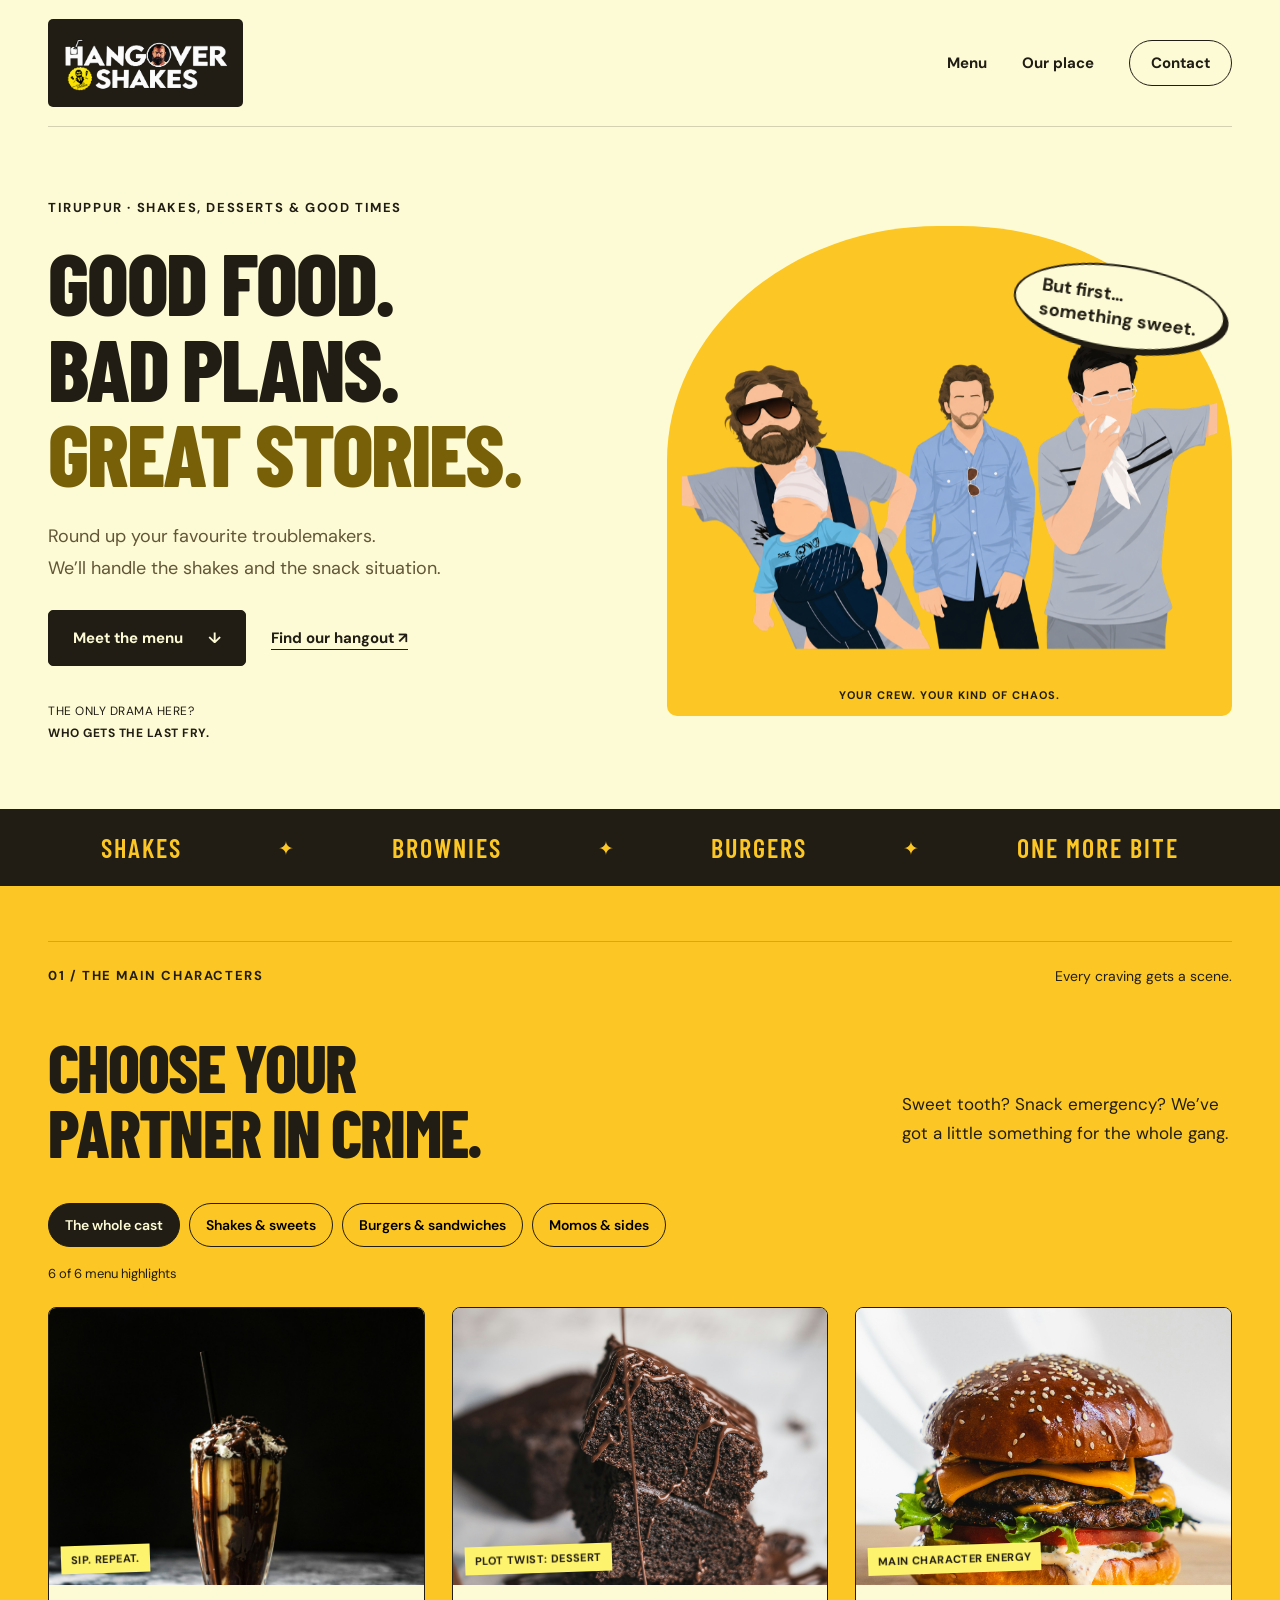
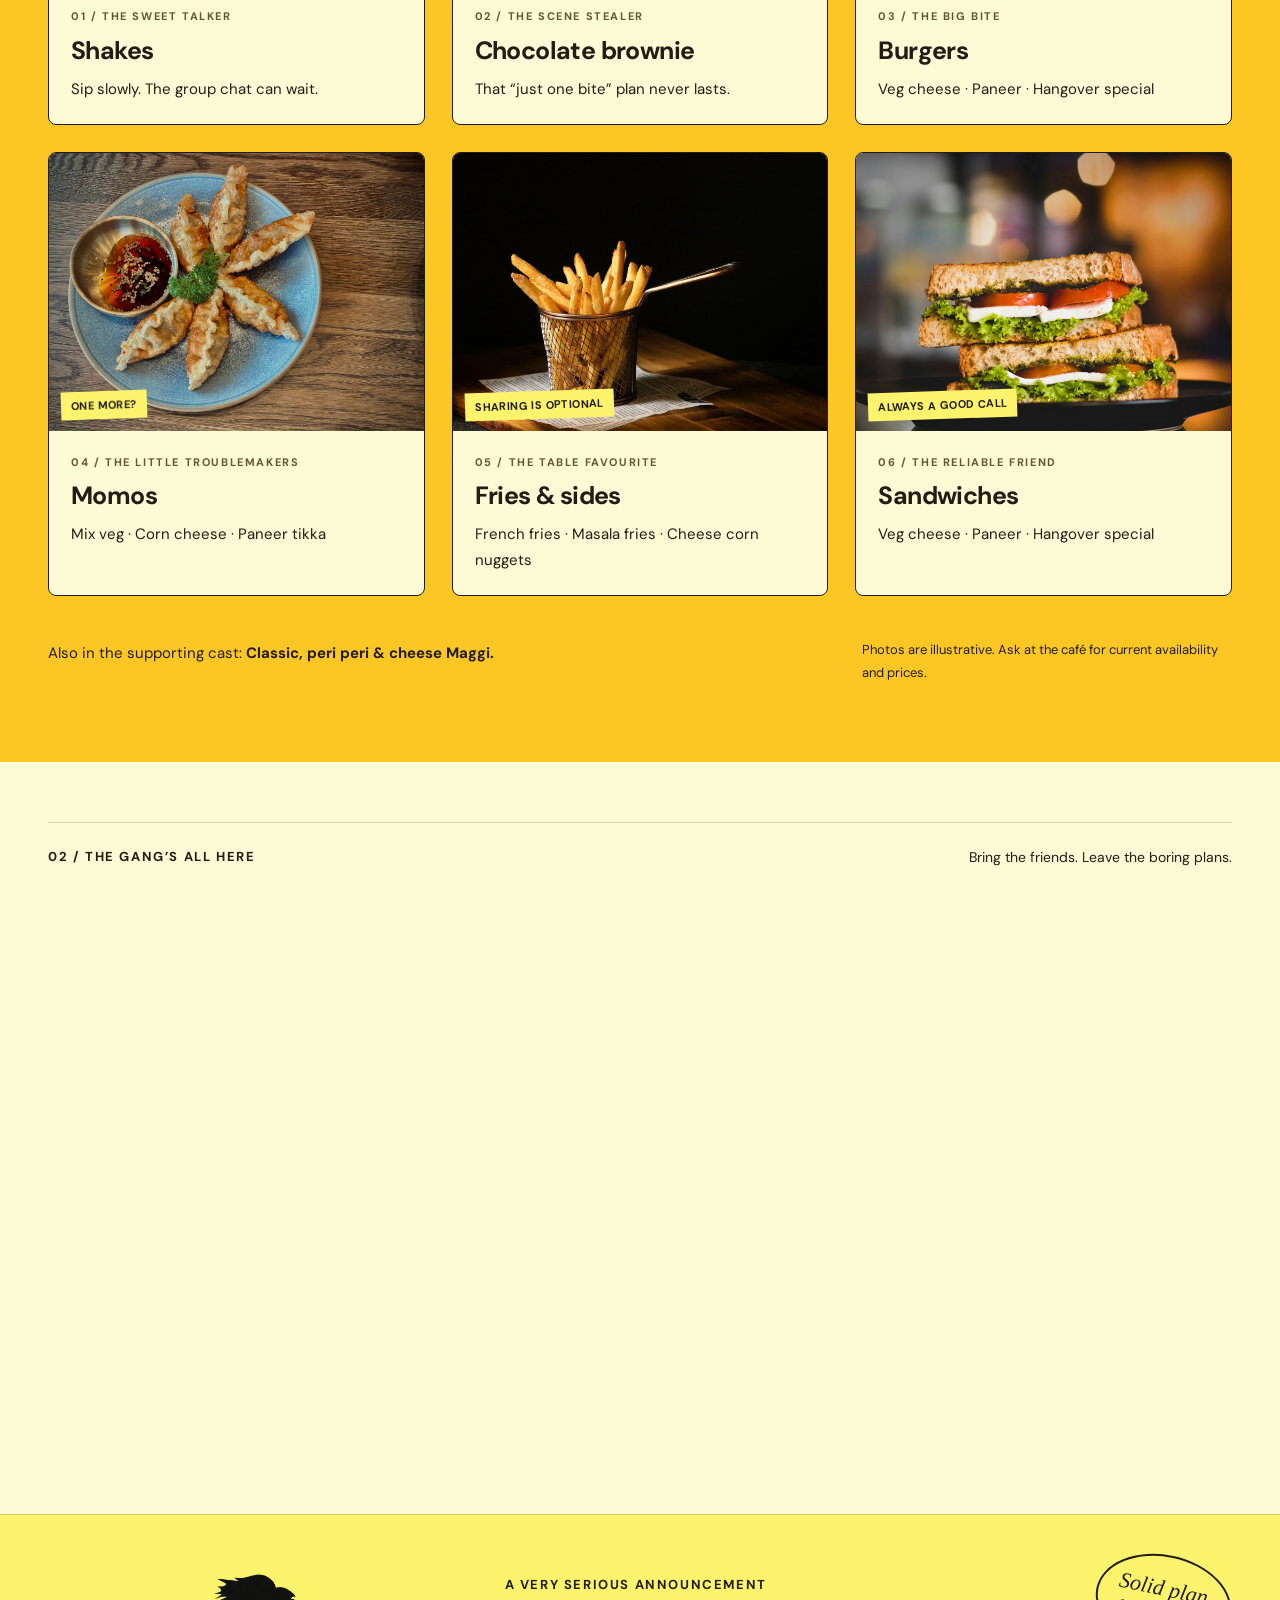
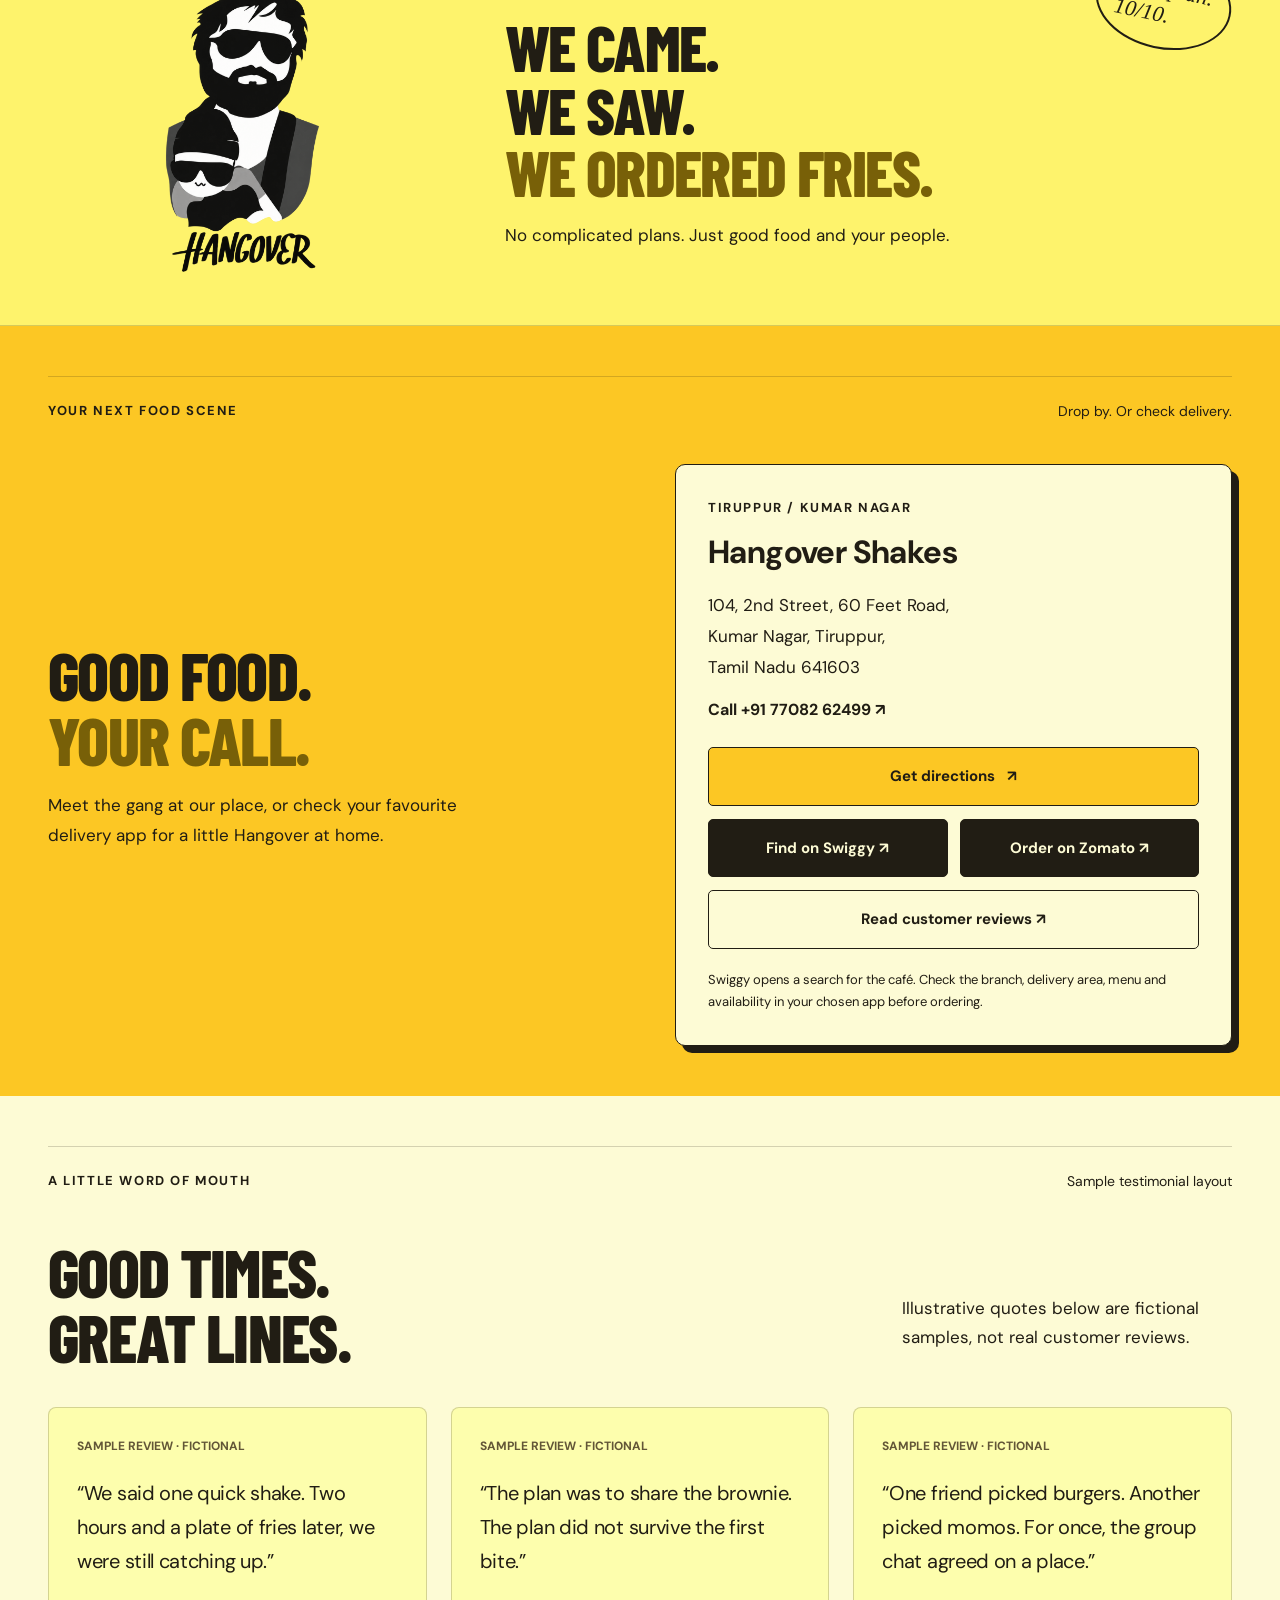
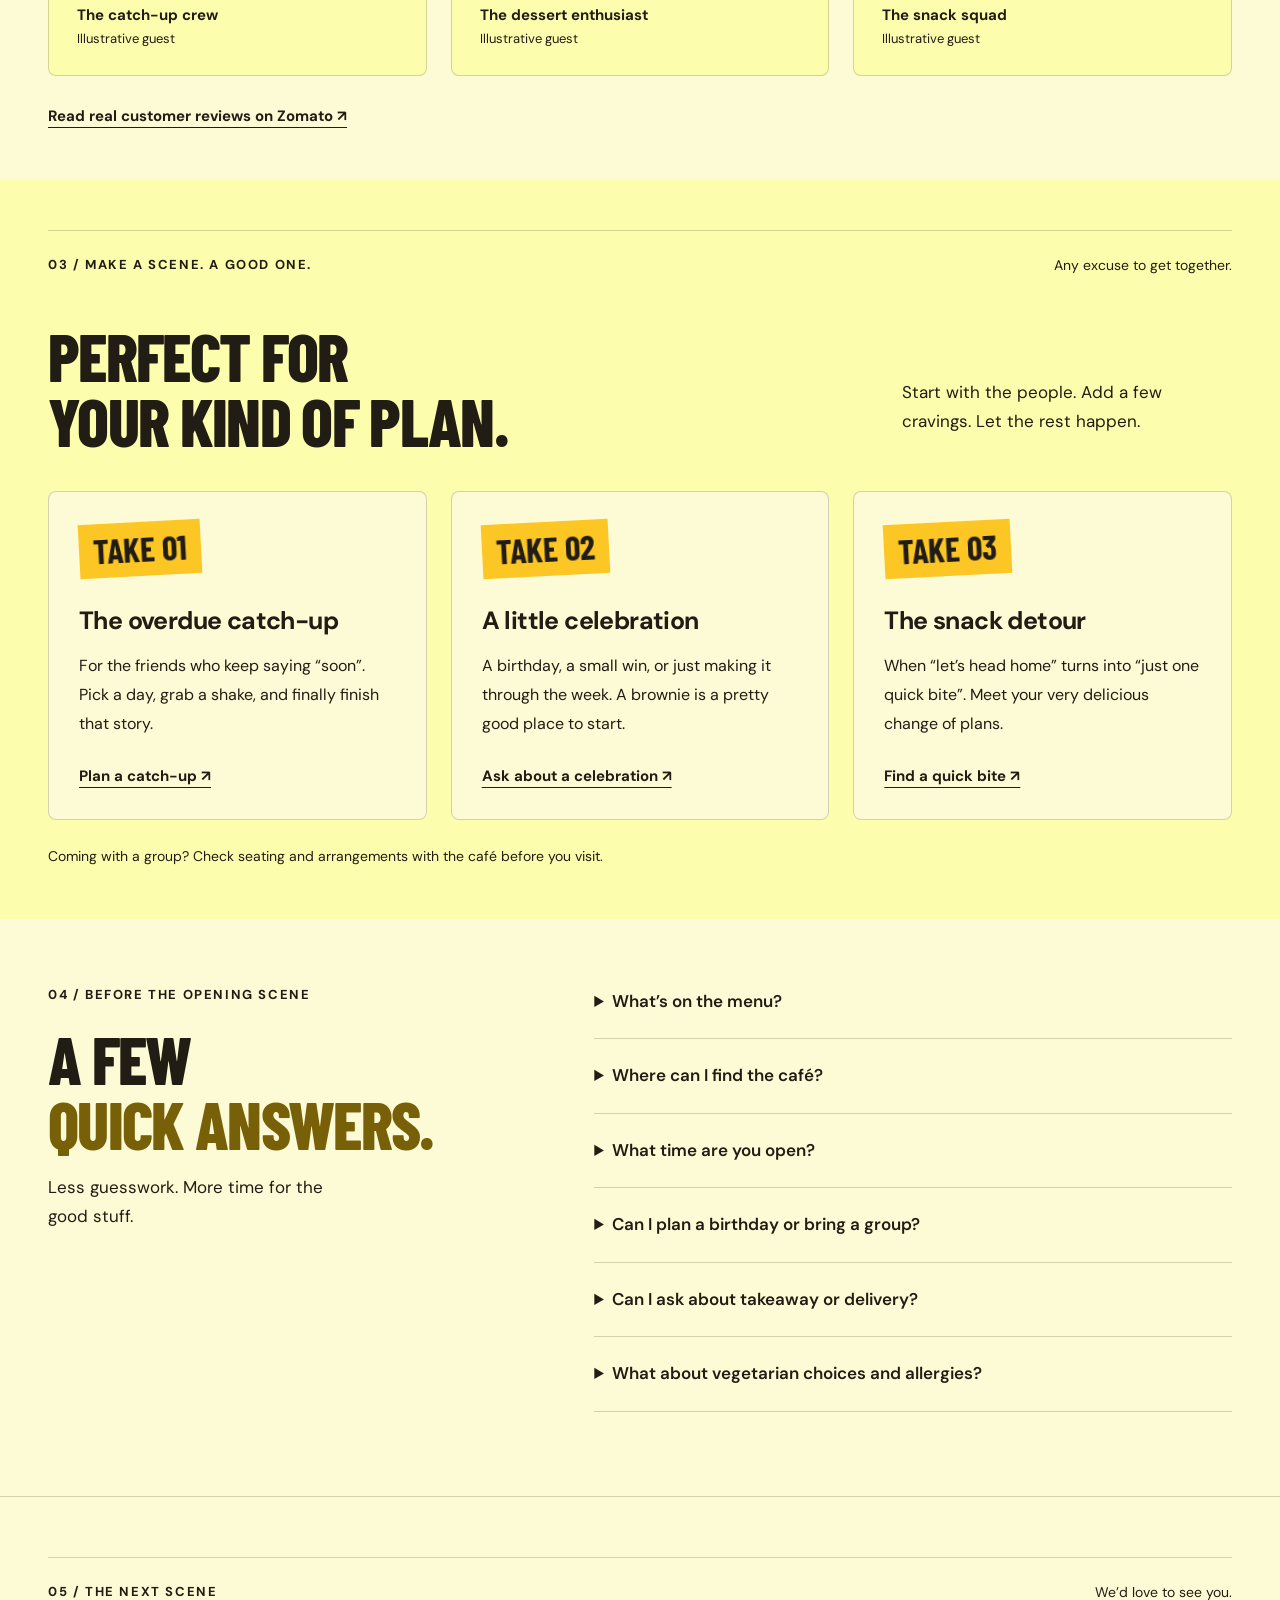
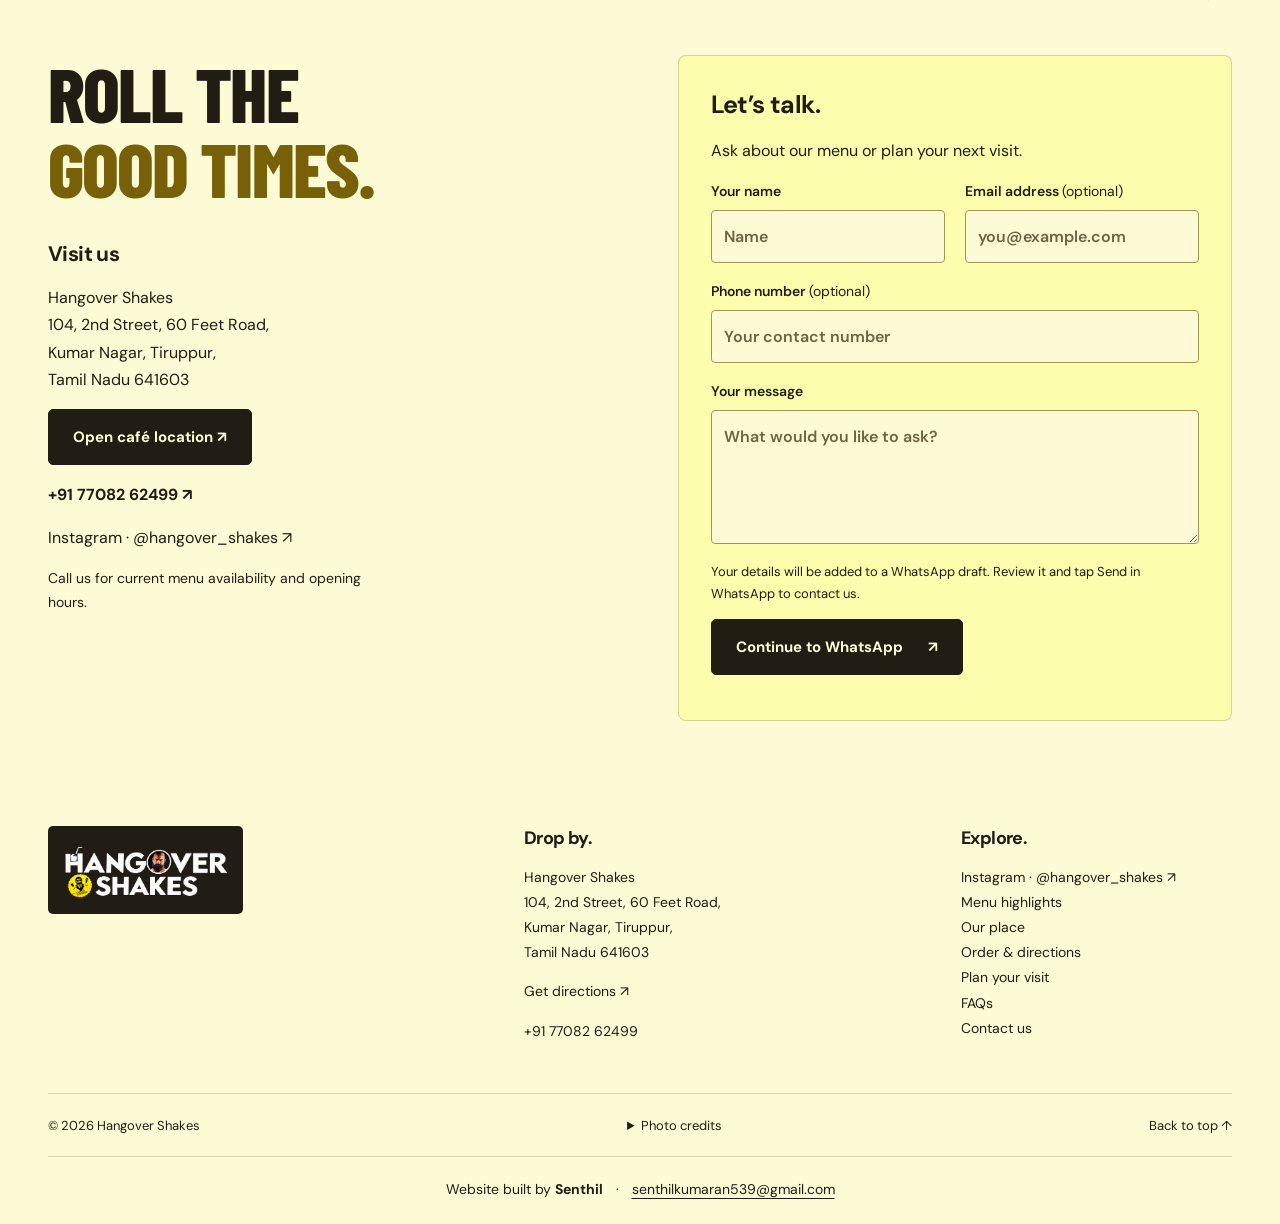
==== commit d48b63ce: "Sync latest Hangover Shakes website" ====
--- a/index.html
+++ b/index.html
@@ -1 +1,12 @@
-<!doctype html><html lang="en"><head><meta charset="utf-8"><meta name="viewport" content="width=device-width,initial-scale=1"><meta name="theme-color" content="#17140d"><meta name="description" content="Hangover Shakes, Tiruppur — shakes, desserts, burgers, momos, fries and good times."><title>Hangover Shakes | Tiruppur</title><link rel="preconnect" href="https://fonts.googleapis.com"><link rel="preconnect" href="https://fonts.gstatic.com" crossorigin><link href="https://fonts.googleapis.com/css2?family=Bebas+Neue&family=DM+Sans:wght@400;600;700&family=Permanent+Marker&display=swap" rel="stylesheet"><style>:root{--ink:#17140d;--cream:#fffbea;--gold:#fcc724;--sun:#fef36c;--paper:#fdfbd5;--line:rgba(23,20,13,.15)}*{box-sizing:border-box}html{scroll-behavior:smooth}body{margin:0;background:var(--cream);color:var(--ink);font-family:"DM Sans",sans-serif;overflow-x:hidden}a{color:inherit}img{max-width:100%;display:block}.wrap{width:min(1180px,calc(100% - 32px));margin:auto}.display{font-family:"Bebas Neue",sans-serif;letter-spacing:.02em}.scribble{font-family:"Permanent Marker",cursive}.top{background:var(--ink);color:#fff;text-align:center;padding:9px 12px;font-size:12px;letter-spacing:.14em;text-transform:uppercase}header{position:sticky;top:0;z-index:20;background:rgba(255,251,234,.94);backdrop-filter:blur(14px);border-bottom:1px solid var(--line)}nav{height:74px;display:flex;align-items:center;justify-content:space-between;gap:20px}.brand{display:flex;align-items:center;gap:8px;text-decoration:none;font:32px "Bebas Neue"}.brand b{background:var(--gold);padding:2px 7px;border:2px solid var(--ink);border-radius:8px;transform:rotate(-3deg)}.links{display:flex;align-items:center;gap:24px}.links a{text-decoration:none;font-weight:700;font-size:14px}.pill,.btn{display:inline-flex;align-items:center;justify-content:center;border:2px solid var(--ink);border-radius:999px;padding:13px 18px;text-decoration:none;font-weight:800}.pill,.btn.primary{background:var(--ink);color:#fff}.hero{min-height:calc(100vh - 108px);display:grid;align-items:center;padding:70px 0;background:radial-gradient(circle at 85% 16%,#fff59b 0,transparent 32%),linear-gradient(135deg,#fffbea,#fdfbd5 55%,#fef36c 150%)}.hero-grid{display:grid;grid-template-columns:1.08fr .92fr;gap:52px;align-items:center}.eyebrow,.kicker{font-size:12px;letter-spacing:.15em;text-transform:uppercase;font-weight:900}.hero h1{font-size:clamp(72px,10vw,145px);line-height:.79;margin:16px 0 22px}.hero h1 em{font-style:normal;color:#d89200}.hero p{max-width:650px;font-size:clamp(17px,2vw,21px);line-height:1.65}.actions{display:flex;gap:11px;flex-wrap:wrap;margin-top:26px}.frame{background:#fff;border:2px solid var(--ink);border-radius:28px;padding:14px;box-shadow:0 24px 70px rgba(23,20,13,.16);transform:rotate(2deg);animation:float 4s ease-in-out infinite}.frame img{border-radius:19px;width:100%}.hero-art{position:relative}.sticker{position:absolute;background:var(--gold);border:2px solid var(--ink);box-shadow:6px 6px 0 var(--ink);padding:11px 14px;border-radius:16px;font-weight:900;transform:rotate(-7deg);left:-20px;bottom:30px}@keyframes float{50%{transform:translateY(-10px) rotate(-2deg)}}.ticker{overflow:hidden;border-block:2px solid var(--ink);background:var(--gold);padding:13px 0;white-space:nowrap}.ticker div{display:inline-block;font:27px "Bebas Neue";letter-spacing:.07em;animation:move 26s linear infinite}@keyframes move{to{transform:translateX(-50%)}}section{padding:90px 0}.section-head{display:flex;justify-content:space-between;align-items:end;gap:24px;margin-bottom:32px}.section-head h2,.scene h2,.contact h2,.menu-board h2{font-size:clamp(52px,7vw,90px);line-height:.9;margin:8px 0}.section-head p{max-width:510px;line-height:1.7;color:#615b4c}.filters{display:flex;gap:9px;flex-wrap:wrap;margin-bottom:22px}.chip{border:1px solid var(--line);background:#fff;padding:10px 14px;border-radius:999px;font-weight:800;cursor:pointer}.chip.active,.chip:hover{background:var(--ink);color:#fff}.menu-grid{display:grid;grid-template-columns:repeat(3,1fr);gap:18px}.card{background:#fff;border:1px solid var(--line);border-radius:24px;overflow:hidden;box-shadow:0 10px 30px rgba(23,20,13,.06);transition:.25s}.card:hover{transform:translateY(-6px)}.card img{width:100%;aspect-ratio:4/3;object-fit:cover}.body{padding:20px}.num{font:15px "Bebas Neue";letter-spacing:.13em;color:#9b7600}.card h3{font-size:25px;margin:6px 0 8px}.card p{margin:0;color:#655e4f;line-height:1.55;font-size:14px}.tag{display:inline-block;margin-top:14px;background:var(--paper);padding:7px 10px;border-radius:10px;font-weight:800;font-size:12px}.scene{background:var(--ink);color:#fff}.scene-grid{display:grid;grid-template-columns:.9fr 1.1fr;gap:55px;align-items:center}.poster-wall{min-height:520px;border:3px solid var(--sun);border-radius:28px;box-shadow:14px 14px 0 #6f5e00;background:linear-gradient(135deg,#e9a443 0 25%,#8b4ba5 25% 50%,#d95757 50% 75%,#7ec6d9 75%);display:grid;grid-template-columns:1fr 1fr;gap:14px;padding:18px}.poster{background:#fff;border:8px solid #f3efe2;display:flex;flex-direction:column;align-items:center;justify-content:center;text-align:center;color:#111;font:28px "Bebas Neue"}.poster span{font:70px "Permanent Marker";line-height:1}.scene p{color:#ddd6c5;line-height:1.75;font-size:17px}.quote{color:var(--sun);font-size:24px;margin-top:20px}.plans{display:grid;grid-template-columns:repeat(3,1fr);gap:18px}.plan{padding:25px;border:2px solid var(--ink);border-radius:23px;background:#fff}.plan h3{font-size:27px;margin:16px 0 9px}.plan p{line-height:1.65;color:#655e4f}.plan a{font-weight:900;text-decoration:none;border-bottom:2px solid var(--gold)}.menu-board{background:linear-gradient(135deg,#fff1a8,#fffbea);padding:30px;border:2px solid var(--ink);border-radius:30px}.menu-board p{line-height:1.7;color:#5f5849}.menu-list{display:grid;grid-template-columns:repeat(3,1fr);gap:14px;margin-top:20px}.menu-col{background:#17140d;color:#fff;border-radius:18px;padding:20px}.menu-col h3{color:var(--gold);font-size:22px;margin:0 0 10px}.menu-col p{color:#ddd6c5;margin:7px 0;font-size:14px}.note{font-size:12px!important;color:#746c5a!important}.faq{max-width:920px}.faq details{background:#fff;border:1px solid var(--line);border-radius:18px;padding:18px 20px;margin-bottom:11px}.faq summary{cursor:pointer;font-weight:900}.faq p{color:#615a4b;line-height:1.65}.contact{background:var(--gold)}.contact-grid{display:grid;grid-template-columns:.9fr 1.1fr;gap:45px}.contact-info p{line-height:1.7}.badge{width:220px;aspect-ratio:1;border-radius:50%;background:#fff;border:3px solid #17140d;display:grid;place-items:center;font:60px "Permanent Marker";transform:rotate(-5deg);box-shadow:8px 8px 0 #17140d}.badge small{display:block;font:18px "Bebas Neue"}.contact-card{background:#fff;border:2px solid var(--ink);border-radius:26px;padding:27px;box-shadow:10px 10px 0 var(--ink)}.contact-card label{display:block;font-weight:800;font-size:12px;margin:13px 0 6px}.contact-card input,.contact-card textarea{width:100%;border:1px solid #c9c0a7;border-radius:13px;padding:13px;font:inherit;background:#fffdf4}.contact-card textarea{min-height:115px;resize:vertical}.contact-card button{width:100%;margin-top:15px;border:0;background:var(--ink);color:#fff;border-radius:999px;padding:15px;font-weight:900;cursor:pointer}footer{background:#0e0c08;color:#fff;padding:40px 0 24px}.footer-grid{display:grid;grid-template-columns:1fr auto;gap:25px}.footer-brand{font:42px "Bebas Neue"}.footer-links{display:flex;gap:16px;flex-wrap:wrap}.footer-links a{text-decoration:none;color:#ddd3bd}.credits{border-top:1px solid rgba(255,255,255,.13);margin-top:26px;padding-top:19px;display:flex;justify-content:space-between;gap:16px;flex-wrap:wrap;color:#bfb6a1;font-size:13px}.built a{color:var(--sun);font-weight:900;text-decoration:none}.reveal{opacity:0;transform:translateY(20px);transition:.6s}.reveal.show{opacity:1;transform:none}@media(max-width:900px){.links a:not(.pill){display:none}.hero-grid,.scene-grid,.contact-grid{grid-template-columns:1fr}.menu-grid,.plans{grid-template-columns:repeat(2,1fr)}.hero-art{max-width:650px;margin:auto}.menu-list{grid-template-columns:1fr 1fr}}@media(max-width:620px){.wrap{width:min(100% - 22px,1180px)}nav{height:66px}.brand{font-size:25px}.pill{padding:10px 12px;font-size:12px}.hero{min-height:auto;padding:45px 0}.hero h1{font-size:clamp(64px,23vw,105px)}section{padding:68px 0}.section-head{display:block}.menu-grid,.plans,.menu-list{grid-template-columns:1fr}.sticker{left:-3px;bottom:15px;font-size:11px}.poster-wall{min-height:390px}.contact-card{padding:20px;box-shadow:6px 6px 0 var(--ink)}.footer-grid{grid-template-columns:1fr}.ticker div{font-size:22px}}@media(prefers-reduced-motion:reduce){*{animation:none!important;transition:none!important}.reveal{opacity:1;transform:none}}</style></head><body><div class="top">Tiruppur · Shakes, desserts & good times</div><header><div class="wrap"><nav><a class="brand" href="#home"><b>H</b> HANGOVER SHAKES</a><div class="links"><a href="#menu">Menu</a><a href="#place">Our place</a><a href="#faq">FAQs</a><a class="pill" href="#contact">Contact ↗</a></div></nav></div></header><main><section class="hero" id="home"><div class="wrap hero-grid"><div class="reveal"><div class="eyebrow">Tiruppur · shakes, desserts & good times</div><h1 class="display">GOOD FOOD.<br><em>BAD PLANS.</em><br>GREAT STORIES.</h1><p>Round up your favourite troublemakers. We’ll handle the shakes, burgers, momos, fries and the snack situation.</p><div class="actions"><a class="btn primary" href="#menu">Meet the menu</a><a class="btn" href="#contact">Find our hangout ↗</a></div></div><div class="hero-art reveal"><div class="frame"><img src="assets/hero.webp" alt="Hangover themed illustration"></div><div class="sticker scribble">THE ONLY DRAMA?<br>WHO GETS THE LAST FRY.</div></div></div></section><div class="ticker"><div>SHAKES ✦ BROWNIES ✦ BURGERS ✦ MOMOS ✦ FRIES ✦ MAGGIE ✦ SANDWICHES ✦ ONE MORE BITE ✦ SHAKES ✦ BROWNIES ✦ BURGERS ✦ MOMOS ✦ FRIES ✦ MAGGIE ✦ SANDWICHES ✦ ONE MORE BITE ✦ </div></div><section id="menu"><div class="wrap"><div class="section-head reveal"><div><div class="kicker">01 / The main characters</div><h2 class="display">CHOOSE YOUR<br>PARTNER IN CRIME.</h2></div><p>Sweet tooth? Snack emergency? We’ve got a little something for the whole gang. Photos are illustrative; ask the café for current availability and prices.</p></div><div class="filters reveal"><button class="chip active" data-filter="all">The whole cast</button><button class="chip" data-filter="sweet">Shakes & sweets</button><button class="chip" data-filter="big">Burgers & sandwiches</button><button class="chip" data-filter="sides">Momos & sides</button></div><div class="menu-grid"><article class="card reveal" data-cat="sweet"><img loading="lazy" src="https://images.unsplash.com/photo-1572490122747-3968b75cc699?auto=format&fit=crop&w=900&q=80" alt="Chocolate shake"><div class="body"><div class="num">01 / THE SWEET TALKER</div><h3>Shakes</h3><p>Sip slowly. The group chat can wait.</p><span class="tag">SIP. REPEAT.</span></div></article><article class="card reveal" data-cat="sweet"><img loading="lazy" src="https://images.unsplash.com/photo-1606313564200-e75d5e30476c?auto=format&fit=crop&w=900&q=80" alt="Chocolate brownie"><div class="body"><div class="num">02 / THE SCENE STEALER</div><h3>Chocolate brownie</h3><p>That “just one bite” plan never lasts.</p><span class="tag">PLOT TWIST: DESSERT</span></div></article><article class="card reveal" data-cat="big"><img loading="lazy" src="https://images.unsplash.com/photo-1568901346375-23c9450c58cd?auto=format&fit=crop&w=900&q=80" alt="Burger"><div class="body"><div class="num">03 / THE BIG BITE</div><h3>Burgers</h3><p>Veg cheese · Paneer · Hangover special.</p><span class="tag">MAIN CHARACTER ENERGY</span></div></article><article class="card reveal" data-cat="sides"><img loading="lazy" src="https://images.unsplash.com/photo-1496116218417-1a781b1c416c?auto=format&fit=crop&w=900&q=80" alt="Momos"><div class="body"><div class="num">04 / LITTLE TROUBLEMAKERS</div><h3>Momos</h3><p>Mix veg · Corn cheese · Paneer tikka.</p><span class="tag">ONE MORE?</span></div></article><article class="card reveal" data-cat="sides"><img loading="lazy" src="https://images.unsplash.com/photo-1573080496219-bb080dd4f877?auto=format&fit=crop&w=900&q=80" alt="French fries"><div class="body"><div class="num">05 / TABLE FAVOURITE</div><h3>Fries & sides</h3><p>French fries · Masala fries · Cheese corn nuggets.</p><span class="tag">SHARING IS OPTIONAL</span></div></article><article class="card reveal" data-cat="big"><img loading="lazy" src="https://images.unsplash.com/photo-1528735602780-2552fd46c7af?auto=format&fit=crop&w=900&q=80" alt="Sandwich"><div class="body"><div class="num">06 / RELIABLE FRIEND</div><h3>Sandwiches</h3><p>Veg cheese · Paneer · Hangover special.</p><span class="tag">ALWAYS A GOOD CALL</span></div></article></div></div></section><section class="scene" id="place"><div class="wrap scene-grid"><div class="reveal"><div class="poster-wall"><div class="poster"><span>😎</span>ALAN</div><div class="poster"><span>🕶️</span>CHOW</div><div class="poster"><span>🤕</span>STU</div><div class="poster"><span>🍻</span>PHIL</div></div></div><div class="reveal"><div class="kicker">02 / The gang’s all here</div><h2 class="display">BRING THE FRIENDS.<br>LEAVE THE BORING PLANS.</h2><p>A brownie shared across the table. A shake that turns into a long catch-up. That one friend ordering another round of fries. Make it a Hangover Shakes kind of day.</p><div class="quote scribble">LESS “WHAT’S THE PLAN?”<br>MORE “I’M HERE.”</div><div class="actions"><a class="btn" style="border-color:#fff;color:#fff" href="#contact">Get the gang together ↗</a></div></div></div></section><section><div class="wrap"><div class="section-head reveal"><div><div class="kicker">03 / Make a scene. A good one.</div><h2 class="display">PERFECT FOR YOUR<br>KIND OF PLAN.</h2></div><p>Start with the people. Add a few cravings. Let the rest happen.</p></div><div class="plans"><div class="plan reveal"><div class="kicker">TAKE 01</div><h3>The overdue catch-up</h3><p>For the friends who keep saying “soon”. Pick a day, grab a shake, and finally finish that story.</p><a href="#contact">Plan a catch-up ↗</a></div><div class="plan reveal"><div class="kicker">TAKE 02</div><h3>A little celebration</h3><p>A birthday, a small win, or just making it through the week. A brownie is a pretty good place to start.</p><a href="#contact">Ask about a celebration ↗</a></div><div class="plan reveal"><div class="kicker">TAKE 03</div><h3>The snack detour</h3><p>When “let’s head home” turns into “just one quick bite”. Meet your very delicious change of plans.</p><a href="#menu">Find a quick bite ↗</a></div></div></div></section><section style="padding-top:20px"><div class="wrap menu-board reveal"><div class="kicker">The café menu</div><h2 class="display">THE FULL SUPPORTING CAST.</h2><p>From fried momos and fries to Maggi specials, burgers and sandwiches — there is something for every kind of snack plan.</p><div class="menu-list"><div class="menu-col"><h3>MOMOS & FRIES</h3><p>Mix veg momos · Veg Schezwan · Corn cheese · Paneer tikka</p><p>French fries · Masala fries · Cheese corn nuggets</p></div><div class="menu-col"><h3>MAGGI & BURGERS</h3><p>Classic · Peri peri · Schezwan · Cheese · Paneer Maggi</p><p>Veg cheese · Corn cheese · Paneer · Hangover special burgers</p></div><div class="menu-col"><h3>SANDWICHES</h3><p>Veg · Veg cheese · Paneer · Cheese corn · Hangover special</p><p>Ask the café for current non-veg choices too.</p></div></div><p class="note">Prices and availability may change. Confirm current menu with Hangover Shakes before ordering.</p><a class="btn primary" href="tel:+917708262499">Call +91 77082 62499</a></div></section><section id="faq"><div class="wrap faq"><div class="section-head reveal"><div><div class="kicker">04 / Before the opening scene</div><h2 class="display">A FEW QUICK<br>ANSWERS.</h2></div></div><details class="reveal"><summary>What’s on the menu?</summary><p>Shakes, brownies, burgers, sandwiches, momos, fries, Maggi and other café snacks. Call for current availability.</p></details><details class="reveal"><summary>Where can I find the café?</summary><p>104, 2nd Street, 60 Feet Road, Kumar Nagar, Tiruppur, Tamil Nadu 641603.</p></details><details class="reveal"><summary>What time are you open?</summary><p>Opening hours can change, so please call +91 77082 62499 before making a special trip.</p></details><details class="reveal"><summary>Can I plan a birthday or bring a group?</summary><p>Yes — contact the café first to check seating and arrangements.</p></details><details class="reveal"><summary>Can I ask about takeaway or delivery?</summary><p>Yes. Send a WhatsApp message or call the café to ask what is available now.</p></details></div></section><section class="contact" id="contact"><div class="wrap contact-grid"><div class="contact-info reveal"><div class="kicker">05 / The next scene</div><h2 class="display">ROLL THE<br>GOOD TIMES.</h2><p><strong>Hangover Shakes</strong><br>104, 2nd Street, 60 Feet Road, Kumar Nagar,<br>Tiruppur, Tamil Nadu 641603</p><p><a href="tel:+917708262499"><strong>+91 77082 62499 ↗</strong></a></p><div class="badge">😎<small>HANGOVER<br>SHAKES</small></div></div><form class="contact-card reveal" id="waForm"><h3 style="font-size:28px;margin:0">Let’s talk.</h3><p style="color:#675f50">Ask about the menu or plan your next visit.</p><label for="name">YOUR NAME</label><input id="name" required placeholder="Your name"><label for="email">EMAIL (OPTIONAL)</label><input id="email" type="email" placeholder="Email address"><label for="phone">PHONE (OPTIONAL)</label><input id="phone" placeholder="Phone number"><label for="message">YOUR MESSAGE</label><textarea id="message" required placeholder="Tell us what you’re planning..."></textarea><button>Continue to WhatsApp ↗</button><p class="note">Review the WhatsApp draft and tap Send to contact the café.</p></form></div></section></main><footer><div class="wrap"><div class="footer-grid"><div><div class="footer-brand">HANGOVER SHAKES</div><p style="color:#bfb6a1">Drop by for shakes, food, friends and perfectly questionable plans.</p></div><div class="footer-links"><a href="#menu">Menu</a><a href="#place">Our place</a><a href="#faq">FAQs</a><a href="#contact">Contact</a></div></div><div class="credits"><span>© 2026 Hangover Shakes</span><span class="built">Website built by <strong>Senthil</strong> · <a href="mailto:senthilkumaran539@gmail.com">senthilkumaran539@gmail.com</a></span><a href="#home" style="color:#fff;text-decoration:none">Back to top ↑</a></div></div></footer><script>const chips=[...document.querySelectorAll('.chip')],cards=[...document.querySelectorAll('.card[data-cat]')];chips.forEach(c=>c.onclick=()=>{chips.forEach(x=>x.classList.remove('active'));c.classList.add('active');cards.forEach(x=>x.style.display=c.dataset.filter==='all'||x.dataset.cat===c.dataset.filter?'':'none')});const io=new IntersectionObserver(es=>es.forEach(e=>{if(e.isIntersecting){e.target.classList.add('show');io.unobserve(e.target)}}),{threshold:.1});document.querySelectorAll('.reveal').forEach(x=>io.observe(x));document.getElementById('waForm').onsubmit=e=>{e.preventDefault();const v=id=>document.getElementById(id).value.trim(),n=v('name'),em=v('email'),p=v('phone'),m=v('message');const text=`Hi Hangover Shakes!%0A%0AName: ${encodeURIComponent(n)}${em?`%0AEmail: ${encodeURIComponent(em)}`:''}${p?`%0APhone: ${encodeURIComponent(p)}`:''}%0A%0AMessage: ${encodeURIComponent(m)}`;window.open(`https://wa.me/917708262499?text=${text}`,'_blank','noopener')};</script></body></html>+<!doctype html><html lang="en"><head><meta charset="UTF-8"><meta name="viewport" content="width=device-width, initial-scale=1"><link rel="icon" type="image/svg+xml" href="data:image/svg+xml,%3Csvg xmlns='http://www.w3.org/2000/svg' viewBox='0 0 40 40'%3E%3Crect width='40' height='40' rx='10' fill='%23291C0E'/%3E%3Ctext x='20' y='29' text-anchor='middle' font-family='Georgia' font-size='29' font-weight='bold' fill='%23E1D4C2'%3EH%3C/text%3E%3C/svg%3E"><title>Hangover Shakes · Shakes, brownies & good company</title><meta name="description" content="Shakes, brownies and savoury bites at Hangover Shakes, Tiruppur. Explore menu highlights and plan your visit."><meta name="theme-color" content="#fcc724"><link rel="stylesheet" href="style.css"><script src="app.js" defer></script></head><body>
+<a class="skip" href="#main">Skip to content</a><header class="header wrap"><a href="#main" aria-label="Hangover Shakes home"><img class="logo" src="assets/logo.png" alt="Hangover Shakes" width="230" height="91"></a><button class="nav-toggle" aria-expanded="false" aria-controls="navigation">Menu <span aria-hidden="true">☰</span></button><nav id="navigation" aria-label="Main navigation"><a href="#menu">Menu</a><a href="#cafe">Our place</a><a href="#contact">Contact</a></nav></header>
+<main id="main"><section class="hero wrap"><div class="hero-copy"><p class="eyebrow">TIRUPPUR · SHAKES, DESSERTS & GOOD TIMES</p><h1>GOOD FOOD.<br>BAD PLANS.<br><em>GREAT STORIES.</em></h1><p class="intro">Round up your favourite troublemakers.<br>We’ll handle the shakes and the snack situation.</p><div class="hero-actions"><a class="button" href="#menu">Meet the menu <span aria-hidden="true">↓</span></a><a class="text-link" href="#contact">Find our hangout ↗</a></div><p class="hero-note">THE ONLY DRAMA HERE? <strong>WHO GETS THE LAST FRY.</strong></p></div><div class="hero-art"><span class="speech">But first…<br>something sweet.</span><img class="crew-art" src="assets/crew.png" alt="Hangover movie characters illustrated together with a baby" width="1200" height="900" fetchpriority="high"><span class="scene-tag">YOUR CREW. YOUR KIND OF CHAOS.</span></div></section><div class="ribbon"><span>SHAKES</span><b aria-hidden="true">✦</b><span>BROWNIES</span><b aria-hidden="true">✦</b><span>BURGERS</span><b aria-hidden="true">✦</b><span>ONE MORE BITE</span></div>
+<section id="menu" class="menu-section"><div class="wrap"><div class="section-top"><p class="eyebrow">01 / THE MAIN CHARACTERS</p><span>Every craving gets a scene.</span></div><div class="menu-heading"><h2>CHOOSE YOUR<br><em>PARTNER IN CRIME.</em></h2><p>Sweet tooth? Snack emergency? We’ve got a little something for the whole gang.</p></div><div class="menu-tools" hidden><div class="category-filters" role="group" aria-label="Filter menu"><button type="button" data-filter="all" aria-pressed="true">The whole cast</button><button type="button" data-filter="sweet" aria-pressed="false">Shakes & sweets</button><button type="button" data-filter="bites" aria-pressed="false">Burgers & sandwiches</button><button type="button" data-filter="sides" aria-pressed="false">Momos & sides</button></div><p id="menu-count" role="status" aria-live="polite"></p></div><div class="product-rail" id="menu-results" aria-label="Menu highlights"><article class="product reveal" data-category="sweet"><div class="product-image"><img src="assets/hero.jpg" alt="Illustrative chocolate shake with cream" width="800" height="600" loading="lazy"><span class="food-label">SIP. REPEAT.</span></div><div class="product-copy"><p class="eyebrow">01 / THE SWEET TALKER</p><h3>Shakes</h3><p>Sip slowly. The group chat can wait.</p></div></article><article class="product reveal" data-category="sweet"><div class="product-image"><img src="assets/brownie.jpg" alt="Illustrative chocolate brownies" width="800" height="600" loading="lazy"><span class="food-label">PLOT TWIST: DESSERT</span></div><div class="product-copy"><p class="eyebrow">02 / THE SCENE STEALER</p><h3>Chocolate brownie</h3><p>That “just one bite” plan never lasts.</p></div></article><article class="product reveal" data-category="bites"><div class="product-image"><img src="assets/burger.jpg" alt="Illustrative burger with lettuce and cheese" width="800" height="600" loading="lazy"><span class="food-label">MAIN CHARACTER ENERGY</span></div><div class="product-copy"><p class="eyebrow">03 / THE BIG BITE</p><h3>Burgers</h3><p>Veg cheese · Paneer · Hangover special</p></div></article><article class="product reveal" data-category="sides"><div class="product-image"><img src="assets/momos.jpg" alt="Illustrative dumplings" width="800" height="600" loading="lazy"><span class="food-label">ONE MORE?</span></div><div class="product-copy"><p class="eyebrow">04 / THE LITTLE TROUBLEMAKERS</p><h3>Momos</h3><p>Mix veg · Corn cheese · Paneer tikka</p></div></article><article class="product reveal" data-category="sides"><div class="product-image"><img src="assets/fries.jpg" alt="Illustrative golden French fries" width="800" height="600" loading="lazy"><span class="food-label">SHARING IS OPTIONAL</span></div><div class="product-copy"><p class="eyebrow">05 / THE TABLE FAVOURITE</p><h3>Fries & sides</h3><p>French fries · Masala fries · Cheese corn nuggets</p></div></article><article class="product reveal" data-category="bites"><div class="product-image"><img src="assets/sandwich.jpg" alt="Illustrative cheese and vegetable sandwich" width="800" height="600" loading="lazy"><span class="food-label">ALWAYS A GOOD CALL</span></div><div class="product-copy"><p class="eyebrow">06 / THE RELIABLE FRIEND</p><h3>Sandwiches</h3><p>Veg cheese · Paneer · Hangover special</p></div></article></div><div class="menu-empty" hidden><h3>No matching cravings. Yet.</h3><p>Choose another category or bring back the whole cast.</p><button class="button" type="button" id="reset-menu">Show all menu items</button></div><div class="menu-bottom"><p>Also in the supporting cast: <strong>Classic, peri peri & cheese Maggi.</strong></p><p class="menu-note">Photos are illustrative. Ask at the café for current availability and prices.</p></div></div></section>
+<section id="cafe" class="cafe"><div class="wrap"><div class="section-top"><p class="eyebrow">02 / THE GANG’S ALL HERE</p><span>Bring the friends. Leave the boring plans.</span></div><div class="cafe-grid"><div class="portrait-stage reveal"><img src="assets/portraits.png" alt="Illustrated portraits of Alan, Mr Chow, Stu and Phil from The Hangover" loading="lazy" width="1000" height="1000"><span class="scene-tag">A PERFECTLY QUESTIONABLE PLAN.</span></div><div class="cafe-text reveal"><p class="eyebrow">THIS IS YOUR CUE</p><h2>LESS “WHAT’S<br>THE PLAN?”<br><em>MORE “I’M HERE.”</em></h2><p>A brownie shared across the table. A shake that turns into a long catch-up. That one friend ordering another round of fries.</p><p>Make it a Hangover Shakes kind of day.</p><a class="button" href="#contact">Get the gang together ↗</a></div></div></div></section>
+<section class="comic-break"><div class="wrap comic-inner"><img class="sticker" src="assets/alan.png" alt="Playful illustration of Alan carrying a baby, both wearing sunglasses" loading="lazy" width="500" height="600"><div><p class="eyebrow">A VERY SERIOUS ANNOUNCEMENT</p><h2>WE CAME.<br>WE SAW.<br><em>WE ORDERED FRIES.</em></h2><p>No complicated plans. Just good food and your people.</p></div><span class="comic-note" aria-hidden="true">Solid plan.<br>10/10.</span></div></section>
+<section id="order" class="order-section"><div class="wrap"><div class="section-top"><p class="eyebrow">YOUR NEXT FOOD SCENE</p><span>Drop by. Or check delivery.</span></div><div class="order-grid"><div class="order-copy"><h2>GOOD FOOD.<br><em>YOUR CALL.</em></h2><p>Meet the gang at our place, or check your favourite delivery app for a little Hangover at home.</p></div><article class="location-card"><div class="location-heading"><span class="eyebrow">TIRUPPUR / KUMAR NAGAR</span><h3>Hangover Shakes</h3><p>104, 2nd Street, 60 Feet Road,<br>Kumar Nagar, Tiruppur,<br>Tamil Nadu 641603</p><a class="phone-link" href="tel:+917708262499">Call +91 77082 62499 ↗</a></div><div class="order-actions"><a class="button direction-button" href="https://share.google/GPVp1zzHVNbQ8o4Qu" target="_blank" rel="noopener noreferrer">Get directions <span aria-hidden="true">↗</span></a><div class="delivery-buttons"><a class="button" href="https://www.swiggy.com/search?query=Hangover%20Shakes" target="_blank" rel="noopener noreferrer">Find on Swiggy ↗</a><a class="button" href="https://www.zomato.com/tiruppur/hangover-shakes-1-kumar-nagar/order" target="_blank" rel="noopener noreferrer">Order on Zomato ↗</a></div><a class="button reviews-button" href="https://www.zomato.com/tiruppur/hangover-shakes-1-kumar-nagar/reviews" target="_blank" rel="noopener noreferrer">Read customer reviews ↗</a></div><p class="delivery-note">Swiggy opens a search for the café. Check the branch, delivery area, menu and availability in your chosen app before ordering.</p></article></div></div></section>
+<section id="testimonials" class="testimonials-section"><div class="wrap"><div class="section-top"><p class="eyebrow">A LITTLE WORD OF MOUTH</p><span>Sample testimonial layout</span></div><div class="menu-heading"><h2>GOOD TIMES.<br><em>GREAT LINES.</em></h2><p>Illustrative quotes below are fictional samples, not real customer reviews.</p></div><div class="testimonial-grid"><figure class="testimonial-card"><span class="sample-label">SAMPLE REVIEW · FICTIONAL</span><blockquote>“We said one quick shake. Two hours and a plate of fries later, we were still catching up.”</blockquote><figcaption>The catch-up crew <span>Illustrative guest</span></figcaption></figure><figure class="testimonial-card"><span class="sample-label">SAMPLE REVIEW · FICTIONAL</span><blockquote>“The plan was to share the brownie. The plan did not survive the first bite.”</blockquote><figcaption>The dessert enthusiast <span>Illustrative guest</span></figcaption></figure><figure class="testimonial-card"><span class="sample-label">SAMPLE REVIEW · FICTIONAL</span><blockquote>“One friend picked burgers. Another picked momos. For once, the group chat agreed on a place.”</blockquote><figcaption>The snack squad <span>Illustrative guest</span></figcaption></figure></div><a class="text-link real-reviews" href="https://www.zomato.com/tiruppur/hangover-shakes-1-kumar-nagar/reviews" target="_blank" rel="noopener noreferrer">Read real customer reviews on Zomato ↗</a></div></section>
+<section id="plans" class="plans-section"><div class="wrap"><div class="section-top"><p class="eyebrow">03 / MAKE A SCENE. A GOOD ONE.</p><span>Any excuse to get together.</span></div><div class="menu-heading"><h2>PERFECT FOR<br><em>YOUR KIND OF PLAN.</em></h2><p>Start with the people. Add a few cravings. Let the rest happen.</p></div><div class="plans-grid"><article class="plan-card reveal"><span class="plan-number">TAKE 01</span><h3>The overdue catch-up</h3><p>For the friends who keep saying “soon”. Pick a day, grab a shake, and finally finish that story.</p><a class="text-link" href="#contact" data-enquiry="Hi! We’re planning a catch-up. Could you share your opening hours and seating availability?">Plan a catch-up ↗</a></article><article class="plan-card reveal"><span class="plan-number">TAKE 02</span><h3>A little celebration</h3><p>A birthday, a small win, or just making it through the week. A brownie is a pretty good place to start.</p><a class="text-link" href="#contact" data-enquiry="Hi! I’d like to plan a small celebration. Could you let me know what is possible and whether seating is available?">Ask about a celebration ↗</a></article><article class="plan-card reveal"><span class="plan-number">TAKE 03</span><h3>The snack detour</h3><p>When “let’s head home” turns into “just one quick bite”. Meet your very delicious change of plans.</p><a class="text-link" href="#menu">Find a quick bite ↗</a></article></div><p class="plans-note">Coming with a group? Check seating and arrangements with the café before you visit.</p></div></section>
+<section id="faq" class="faq-section"><div class="wrap faq-grid"><div><p class="eyebrow">04 / BEFORE THE OPENING SCENE</p><h2>A FEW<br><em>QUICK ANSWERS.</em></h2><p class="faq-intro">Less guesswork. More time for the good stuff.</p></div><div class="faq-list"><details><summary>What’s on the menu?</summary><p>Explore shakes, chocolate brownies, burgers, sandwiches, momos, fries and Maggi specials. The menu above shows selected highlights; ask the café for today’s availability and prices.</p></details><details><summary>Where can I find the café?</summary><p>Visit Hangover Shakes at 104, 2nd Street, 60 Feet Road, Kumar Nagar, Tiruppur. <a href="https://share.google/GPVp1zzHVNbQ8o4Qu" target="_blank" rel="noopener noreferrer">Open the café’s Google location for directions ↗</a></p></details><details><summary>What time are you open?</summary><p>For current opening hours, <a href="tel:+917708262499">call +91 77082 62499</a> before you visit.</p></details><details><summary>Can I plan a birthday or bring a group?</summary><p>Send the café your preferred date, time and group size to ask about seating and possible arrangements. An enquiry does not confirm a reservation.</p><a class="text-link" href="#contact" data-enquiry="Hi! I’m planning a group visit. Date: [add date]. Time: [add time]. Number of people: [add group size]. Could you confirm seating and any arrangements?">Prepare a group enquiry ↗</a></details><details><summary>Can I ask about takeaway or delivery?</summary><p>Yes—contact the café to check whether takeaway or delivery is available for your order and location. This website does not take orders or payments.</p></details><details><summary>What about vegetarian choices and allergies?</summary><p>The menu includes options such as veg cheese burgers, paneer sandwiches and mix veg momos. For allergies or dietary requirements, ask the café about ingredients and preparation before ordering.</p></details></div></div></section>
+<section id="contact" class="contact"><div class="wrap"><div class="section-top"><p class="eyebrow">05 / THE NEXT SCENE</p><span>We’d love to see you.</span></div><div class="contact-grid"><div><h2>ROLL THE<br><em>GOOD TIMES.</em></h2><div class="contact-details"><h3>Visit us</h3><p>Hangover Shakes<br>104, 2nd Street, 60 Feet Road,<br>Kumar Nagar, Tiruppur,<br>Tamil Nadu 641603</p><a class="button dark" href="https://share.google/GPVp1zzHVNbQ8o4Qu" target="_blank" rel="noopener noreferrer">Open café location ↗</a><p><a class="phone-link" href="tel:+917708262499">+91 77082 62499 ↗</a></p><p class="instagram-link"><a href="https://www.instagram.com/hangover_shakes/" target="_blank" rel="noopener noreferrer" aria-label="Hangover Shakes on Instagram">Instagram · @hangover_shakes ↗</a></p><p class="contact-note">Call us for current menu availability and opening hours.</p></div></div><form id="contact-form"><h3>Let’s talk.</h3><p class="form-intro">Ask about our menu or plan your next visit.</p><div class="form-row"><label>Your name<input name="name" autocomplete="name" placeholder="Name" required maxlength="100"></label><label>Email address <span>(optional)</span><input name="email" type="email" autocomplete="email" placeholder="you@example.com" maxlength="200"></label></div><label>Phone number <span>(optional)</span><input name="phone" type="tel" autocomplete="tel" placeholder="Your contact number" maxlength="30"></label><label>Your message<textarea name="message" rows="4" placeholder="What would you like to ask?" required maxlength="2000"></textarea></label><p class="form-note">Your details will be added to a WhatsApp draft. Review it and tap Send in WhatsApp to contact us.</p><button type="submit" class="button dark">Continue to WhatsApp <span aria-hidden="true">↗</span></button><p id="form-status" role="status" aria-live="polite"></p><a id="whatsapp-fallback" class="text-link" hidden target="_blank" rel="noopener noreferrer">Open your WhatsApp draft ↗</a><noscript><p>Enable JavaScript to prepare a draft, or <a href="tel:+917708262499">call us</a>.</p></noscript></form></div></div></section></main>
+<footer class="wrap"><div class="footer-top"><a href="#main"><img class="logo" src="assets/logo.png" alt="Hangover Shakes" width="230" height="91" loading="lazy"></a><div><h3>Drop by.</h3><p>Hangover Shakes<br>104, 2nd Street, 60 Feet Road,<br>Kumar Nagar, Tiruppur,<br>Tamil Nadu 641603</p><a href="https://share.google/GPVp1zzHVNbQ8o4Qu" target="_blank" rel="noopener noreferrer">Get directions ↗</a><p><a href="tel:+917708262499">+91 77082 62499</a></p></div><div><h3>Explore.</h3><a href="https://www.instagram.com/hangover_shakes/" target="_blank" rel="noopener noreferrer" aria-label="Hangover Shakes on Instagram">Instagram · @hangover_shakes ↗</a><a href="#menu">Menu highlights</a><a href="#cafe">Our place</a><a href="#order">Order & directions</a><a href="#plans">Plan your visit</a><a href="#faq">FAQs</a><a href="#contact">Contact us</a></div></div><div class="footer-bottom"><p>© <span id="year">2026</span> Hangover Shakes</p><details class="credits"><summary>Photo credits</summary><p>Illustrative stock photography. <a href="https://unsplash.com/photos/a-dessert-in-a-glass-bowl-with-chocolate-nuts-and-whipped-cream-IJ92xW7_ZrM">Shake: Alina Parache / Unsplash</a></p><p><a href="https://unsplash.com/photos/2UeBOL7UD34">Brownie: Pushpak Dsilva</a> · <a href="https://unsplash.com/photos/MNHQqLNEvow">Burger: amirali mirhashemian</a> · <a href="https://unsplash.com/photos/ChXHveqrb28">Fries: Mitchell Luo</a> · <a href="https://unsplash.com/photos/mAQZ3X_8_l0">Sandwich: Eiliv Aceron</a> · <a href="https://unsplash.com/photos/BKHhTsvDnZw">Dumplings: Lara Bellens</a> / Unsplash</p></details><a href="#main">Back to top ↑</a></div><p class="builder-credit">Website built by <strong>Senthil</strong> <span aria-hidden="true">·</span> <a href="mailto:senthilkumaran539@gmail.com">senthilkumaran539@gmail.com</a></p></footer><nav class="mobile-quick" aria-label="Quick café actions"><a href="#menu">View menu</a><a href="tel:+917708262499">Call café</a><a href="https://share.google/GPVp1zzHVNbQ8o4Qu" target="_blank" rel="noopener noreferrer">Directions ↗</a></nav><script>(function(){function c(){var b=a.contentDocument||(a.contentWindow&&a.contentWindow.document);if(b){var d=b.createElement('script');d.innerHTML="window.__CF$cv$params={r:'a3a7f025697d1e27',t:'MTc4OTMxMDc1MQ=='};var a=document.createElement('script');a.src='/cdn-cgi/challenge-platform/scripts/jsd/main.js';document.getElementsByTagName('head')[0].appendChild(a);";b.getElementsByTagName('head')[0].appendChild(d)}}if(document.body){var a=document.createElement('iframe');a.height=1;a.width=1;a.style.position='absolute';a.style.top=0;a.style.left=0;a.style.border='none';a.style.visibility='hidden';document.body.appendChild(a);if('loading'!==document.readyState)c();else if(window.addEventListener)document.addEventListener('DOMContentLoaded',c);else{var e=document.onreadystatechange||function(){};document.onreadystatechange=function(b){e(b);'loading'!==document.readyState&&(document.onreadystatechange=e,c())}}}})();</script></body></html>
--- a/style.css
+++ b/style.css
@@ -0,0 +1,7 @@
+@import url('https://fonts.googleapis.com/css2?family=Barlow+Condensed:wght@600;700;800;900&family=DM+Sans:wght@400;500;600;700&display=swap');
+:root{--gold:#cd8b09;--amber:#e9a413;--yellow:#fcc724;--lemon:#fef36c;--pale:#fdfead;--cream:#fdfbd5;--ink:#211d14;--muted:#625637;--line:#211d1430;color:var(--ink);background:var(--cream);font-family:'DM Sans',Arial,sans-serif;font-synthesis:none;color-scheme:light}*{box-sizing:border-box}html{scroll-behavior:smooth;scroll-padding-top:25px}body{margin:0;overflow-x:clip}a{color:inherit;text-decoration:none}button,input,textarea{font:inherit}button,a,input,textarea{touch-action:manipulation}a:focus-visible,button:focus-visible,input:focus-visible,textarea:focus-visible,summary:focus-visible{outline:3px solid var(--ink);outline-offset:5px}img{display:block;max-width:100%;height:auto}button{cursor:pointer}a:hover{text-decoration:none}.wrap{width:min(1280px,calc(100% - 96px));margin-inline:auto}.header{display:flex;align-items:center;justify-content:space-between;gap:25px;padding-block:19px;border-bottom:1px solid var(--line)}.logo{width:195px;background:var(--ink);border-radius:5px;padding:9px}.header nav{display:flex;gap:35px;font-size:15px;font-weight:700;align-items:center}.header nav a{padding:12px 0}.header nav a:last-child{border:1px solid var(--ink);padding:12px 21px;border-radius:30px}.nav-toggle{display:none}.hero{display:grid;grid-template-columns:1.05fr 1fr;gap:25px;align-items:center;padding-block:70px 65px}.eyebrow{font-size:13px;letter-spacing:1.6px;font-weight:700;line-height:1.7;margin:0 0 20px}h1,h2{font-family:'Barlow Condensed','Arial Narrow',Impact,sans-serif;font-weight:800;line-height:.98;letter-spacing:-.025em;margin:0}h1{font-size:clamp(60px,6.8vw,98px)}h2{font-size:clamp(44px,5.2vw,72px)}em{font-style:normal;color:#786008}h3{font-size:25px;letter-spacing:-.6px;margin:0;font-weight:700}.intro{font-size:18px;line-height:1.75;margin:26px 0;color:var(--muted)}.hero-actions{display:flex;align-items:center;gap:25px;flex-wrap:wrap}.button{display:inline-flex;align-items:center;justify-content:space-between;gap:25px;background:var(--ink);color:var(--cream);border:1px solid var(--ink);padding:17px 24px;min-height:54px;border-radius:5px;font-size:15px;font-weight:700;transition:transform .2s,box-shadow .2s}.button:hover{transform:translate(-2px,-2px);box-shadow:4px 4px 0 var(--gold)}.text-link{font-size:15px;font-weight:700;text-decoration:underline;text-underline-offset:6px}.hero-note{font-size:12px;line-height:1.8;margin:35px 0 0;max-width:380px;letter-spacing:.5px}.hero-note strong{display:block}.hero-art{position:relative;min-height:490px;display:flex;align-items:end;justify-content:center;background:var(--yellow);border-radius:48% 48% 10px 10px;padding:65px 15px 45px}.crew-art{width:100%;max-height:390px;object-fit:contain;animation:crew-arrive .9s ease-out both}.speech{position:absolute;z-index:1;top:8%;right:1%;transform:rotate(8deg);background:var(--cream);padding:16px 25px;border:2px solid var(--ink);border-radius:50%;font-size:18px;font-weight:700;box-shadow:4px 4px 0 var(--ink);animation:wiggle 5s ease-in-out infinite}.scene-tag{position:absolute;bottom:14px;left:50%;transform:translateX(-50%);white-space:nowrap;font-size:11px;letter-spacing:1px;font-weight:700}.ribbon{background:var(--ink);color:var(--yellow);padding:23px 25px;display:flex;justify-content:space-evenly;align-items:center;gap:20px;font-family:'Barlow Condensed',Impact,sans-serif;font-size:26px;font-weight:600;letter-spacing:2px}.ribbon b{font-size:19px}.menu-section{background:var(--yellow);padding:55px 0 65px}.section-top{border-top:1px solid var(--line);padding-top:23px;display:flex;justify-content:space-between;gap:25px;font-size:14px;line-height:1.7}.section-top .eyebrow{margin:0}.menu-heading{display:flex;justify-content:space-between;align-items:end;gap:35px;margin:45px 0 38px}.menu-heading p{max-width:330px;font-size:17px;line-height:1.7}.menu-heading em{color:var(--ink)}.product-rail{display:grid;grid-template-columns:repeat(3,minmax(0,1fr));gap:27px}.product{min-width:0;background:var(--cream);border:1px solid var(--ink);border-radius:8px;overflow:hidden;transition:transform .25s,box-shadow .25s}.product:hover{transform:translateY(-5px);box-shadow:5px 6px 0 var(--ink)}.product-image{position:relative;aspect-ratio:1.35;overflow:hidden;background:var(--pale)}.product-image img{width:100%;height:100%;object-fit:cover;transition:transform .6s}.product:hover img{transform:scale(1.04)}.food-label{position:absolute;bottom:12px;left:12px;background:var(--lemon);padding:7px 10px;font-size:11px;font-weight:700;letter-spacing:.4px;max-width:calc(100% - 24px);transform:rotate(-2deg)}.product-copy{padding:22px}.product-copy .eyebrow{font-size:11px;margin-bottom:8px;color:var(--muted)}.product-copy>p:last-child{font-size:15px;line-height:1.7;margin:10px 0 0}.menu-bottom{display:flex;justify-content:space-between;gap:30px;margin-top:30px;font-size:15px;line-height:1.7}.menu-note{font-size:13px;max-width:370px}.cafe{background:var(--cream);padding:60px 0}.cafe-grid{display:grid;grid-template-columns:1fr 1fr;gap:75px;align-items:center;margin-top:50px}.portrait-stage{position:relative;background:var(--pale);border-radius:12px;padding:20px 25px 40px}.portrait-stage img{width:100%;max-height:475px;object-fit:contain}.cafe-text p:not(.eyebrow){font-size:17px;line-height:1.8;color:var(--muted);max-width:490px}.cafe-text .button{margin-top:12px}.comic-break{background:var(--lemon);border-block:1px solid var(--line);padding:40px 0}.comic-inner{display:grid;grid-template-columns:.7fr 1.3fr;position:relative;gap:65px;align-items:center}.sticker{height:330px;width:100%;object-fit:contain;animation:float 5s ease-in-out infinite}.comic-inner h2{font-size:clamp(45px,5vw,70px)}.comic-inner p:last-child{font-size:17px;line-height:1.7}.comic-note{position:absolute;right:0;top:0;font-family:Georgia,serif;font-style:italic;font-size:22px;transform:rotate(12deg);border:2px solid var(--ink);border-radius:50%;padding:19px}.contact{background:var(--cream);padding:60px 0}.contact-grid{display:grid;grid-template-columns:1fr 1fr;gap:75px;margin-top:50px}.contact h2{font-size:clamp(50px,6vw,85px)}.contact-details{margin-top:35px}.contact-details h3{font-size:21px}.contact p{line-height:1.7}.phone-link{font-weight:700}.contact-note{font-size:14px;max-width:350px}form{padding:32px;background:var(--pale);border:1px solid var(--line);border-radius:8px}.form-intro{font-size:16px}.form-row{display:grid;grid-template-columns:1fr 1fr;gap:20px}label{display:block;font-size:14px;font-weight:600;line-height:1.7;margin-bottom:17px}label span{font-weight:400}input,textarea{display:block;width:100%;min-width:0;background:var(--cream);border:1px solid #a49455;padding:12px;border-radius:4px;color:var(--ink);font-size:16px;margin-top:6px;resize:vertical}input::placeholder,textarea::placeholder{color:#6d6345}.form-note,#form-status{font-size:13px}#whatsapp-fallback{display:block;margin-top:15px}[hidden]{display:none!important}footer{padding-block:45px 22px}.footer-top{display:grid;grid-template-columns:1.1fr 1fr .7fr;gap:50px}.footer-top h3{font-size:18px;margin-bottom:15px}.footer-top p,.footer-top a{font-size:14px;line-height:1.8}.footer-top>div:last-child a{display:block}.footer-bottom{border-top:1px solid var(--line);display:flex;align-items:start;justify-content:space-between;gap:25px;margin-top:35px;padding-top:23px;font-size:13px}.footer-bottom p{margin:0}.credits{max-width:480px}.credits summary{cursor:pointer}.credits p{margin-top:10px;line-height:1.6}.credits a{text-decoration:underline}.skip{position:fixed;top:-100px;left:20px;background:var(--ink);color:var(--cream);padding:15px;z-index:20}.skip:focus{top:10px}.reveal{transition:opacity .65s,translate .65s}.motion-ready .reveal{opacity:0;translate:0 22px}.motion-ready .reveal.visible{opacity:1;translate:0 0}@keyframes float{0%,100%{transform:rotate(-3deg) translateY(0)}50%{transform:rotate(2deg) translateY(-9px)}}@keyframes wiggle{0%,85%,100%{transform:rotate(8deg)}90%{transform:rotate(3deg)}95%{transform:rotate(12deg)}}@keyframes crew-arrive{from{opacity:0;transform:translateY(20px) rotate(-3deg)}to{opacity:1;transform:none}}
+@media(min-width:1600px){.hero{padding-block:85px}.hero-art{min-height:540px}.crew-art{max-height:440px}}@media(max-width:1050px){.wrap{width:calc(100% - 56px)}.hero{gap:20px}h1{font-size:clamp(54px,7vw,78px)}.hero-art{min-height:410px}.speech{font-size:16px}.product-rail{gap:18px}.product-copy{padding:18px}.cafe-grid,.contact-grid{gap:35px}.comic-note{display:none}.form-row{grid-template-columns:1fr;gap:0}.footer-top{gap:25px}}@media(max-width:760px){.wrap{width:calc(100% - 36px)}.header{flex-wrap:wrap;padding-block:14px;gap:12px}.logo{width:155px}.nav-toggle{display:flex;gap:16px;padding:11px 15px;border:1px solid var(--ink);border-radius:4px;background:transparent;font-size:15px;font-weight:700}.header nav{display:none;width:100%;justify-content:space-between;gap:15px;padding-top:8px}.header nav.open{display:flex}.header nav a:last-child{padding:10px 17px}.hero{grid-template-columns:1fr;padding-block:35px 38px;gap:35px}.hero h1{font-size:clamp(56px,13.6vw,92px);line-height:.98}.hero .eyebrow{font-size:11px;letter-spacing:1px}.intro{font-size:17px;margin:23px 0}.hero-note{margin-top:25px}.hero-art{min-height:370px;max-width:530px;width:100%;margin:auto;padding-top:65px}.crew-art{max-height:340px}.speech{right:5%;top:5%}.ribbon{font-size:18px;gap:12px;padding:18px 12px;letter-spacing:1px;flex-wrap:wrap}.ribbon b{font-size:13px}.ribbon span:last-child{display:none}.ribbon b:last-of-type{display:none}.section-top{font-size:12px;gap:20px}.section-top .eyebrow{font-size:11px}.section-top>span{max-width:145px;text-align:right}.menu-section,.cafe,.contact{padding-block:35px}.menu-heading{display:block;margin:30px 0}.menu-heading p{max-width:100%;font-size:16px}h2{font-size:clamp(43px,10.2vw,62px)}.product-rail{grid-template-columns:repeat(2,minmax(0,1fr));gap:15px}.product-copy{padding:15px}.product-copy h3{font-size:22px}.product-copy>p:last-child{font-size:14px}.food-label{font-size:9px;left:7px;bottom:8px;padding:6px;max-width:calc(100% - 14px)}.product-copy .eyebrow{font-size:10px;letter-spacing:.6px}.menu-bottom{display:block}.menu-note{max-width:none}.cafe-grid{grid-template-columns:1fr;gap:30px;margin-top:30px}.portrait-stage{max-width:500px;width:100%;margin:auto}.portrait-stage img{max-height:380px}.comic-inner{grid-template-columns:.65fr 1fr;gap:18px}.sticker{height:250px}.comic-inner h2{font-size:clamp(33px,6.4vw,48px)}.comic-inner .eyebrow{font-size:10px}.comic-inner p:last-child{font-size:14px}.contact-grid{grid-template-columns:1fr;margin-top:30px;gap:30px}.contact h2{font-size:62px}form{padding:24px}.footer-top{grid-template-columns:1fr 1fr}.footer-top>a{grid-column:1/-1}.footer-bottom{flex-wrap:wrap}.credits{order:3;flex-basis:100%;max-width:100%}.scene-tag{font-size:9px;letter-spacing:.5px}.button{padding-inline:19px}.comic-break{padding:30px 0}}@media(max-width:420px){.product-rail{grid-template-columns:1fr}.product-image{aspect-ratio:1.55}.product-copy h3{font-size:25px}.product-copy>p:last-child{font-size:16px}.food-label{font-size:11px}.product-copy .eyebrow{font-size:11px}.hero-actions{gap:18px}.hero-art{min-height:310px}.comic-inner{grid-template-columns:1fr;text-align:center}.sticker{height:215px}.comic-inner h2{font-size:46px}.comic-inner .eyebrow{font-size:12px}.comic-inner p:last-child{font-size:16px}.footer-top{gap:18px}.hero h1{font-size:clamp(49px,13.7vw,60px)}}@media(prefers-reduced-motion:reduce){html{scroll-behavior:auto}*,*::before,*::after{animation:none!important;transition:none!important}.motion-ready .reveal{opacity:1;translate:none}}
+.menu-tools{display:flex;flex-wrap:wrap;align-items:end;gap:18px 25px;margin:0 0 25px}.category-filters{display:flex;flex-wrap:wrap;gap:9px;flex:1}.category-filters button{border:1px solid var(--ink);border-radius:30px;background:transparent;padding:12px 16px;min-height:44px;font-size:14px;font-weight:600}.category-filters button[aria-pressed=true]{background:var(--ink);color:var(--cream)}.category-filters button:hover{background:var(--cream);color:var(--ink)}#menu-count{flex-basis:100%;font-size:13px;margin:0}.menu-empty{text-align:center;background:var(--cream);border:1px dashed var(--ink);padding:35px;border-radius:8px}.menu-empty p{line-height:1.7}.plans-section{background:var(--pale);padding:50px 0}.plans-grid{display:grid;grid-template-columns:repeat(3,minmax(0,1fr));gap:24px}.plan-card{padding:30px;background:var(--cream);border:1px solid var(--line);border-radius:8px;display:flex;flex-direction:column;align-items:start}.plan-number{font-family:'Barlow Condensed',Impact,sans-serif;font-size:34px;line-height:1;font-weight:700;background:var(--yellow);padding:10px 14px;transform:rotate(-3deg);margin-bottom:28px}.plan-card p{font-size:16px;line-height:1.8;margin:15px 0 25px}.plan-card a{margin-top:auto;line-height:1.7}.plans-note{font-size:14px;line-height:1.7;margin:25px 0 0}.faq-section{background:var(--cream);padding:65px 0;border-bottom:1px solid var(--line)}.faq-grid{display:grid;grid-template-columns:.85fr 1.15fr;gap:75px}.faq-intro{font-size:17px;line-height:1.7;max-width:300px}.faq-list details{border-bottom:1px solid var(--line);padding:0 0 19px;margin-bottom:19px}.faq-list summary{font-weight:600;font-size:17px;line-height:1.5;cursor:pointer;padding:5px 25px 5px 0}.faq-list details[open] summary{margin-bottom:12px}.faq-list p{font-size:16px;line-height:1.8;margin:0 0 12px;color:var(--muted)}.faq-list p a{color:var(--ink);text-decoration:underline;text-underline-offset:3px}.mobile-quick{display:none}@media(max-width:1000px){.plans-grid{gap:16px}.plan-card{padding:23px}.faq-grid{gap:35px}}@media(max-width:760px){.plans-grid,.faq-grid{grid-template-columns:1fr}.plan-card{padding:25px}.plans-section,.faq-section{padding-block:35px}.plan-number{font-size:29px;margin-bottom:20px}.faq-intro{max-width:none}.category-filters button{padding:11px 13px;font-size:13px}.mobile-quick{position:fixed;z-index:10;bottom:0;left:0;right:0;display:grid;grid-template-columns:repeat(3,1fr);background:var(--ink);color:var(--cream);padding:8px 12px calc(8px + env(safe-area-inset-bottom));box-shadow:0 -3px 15px #211d1415}.mobile-quick a{text-align:center;padding:12px 4px;font-size:14px;font-weight:600}.mobile-quick a:first-child{color:var(--yellow)}.mobile-quick a:focus-visible{outline-color:var(--yellow);outline-offset:0}body{padding-bottom:calc(66px + env(safe-area-inset-bottom))}}
+
+.builder-credit{border-top:1px solid var(--line);padding-top:20px;margin:22px 0 0;font-size:14px;line-height:1.8;text-align:center;overflow-wrap:anywhere}.builder-credit span{margin:0 9px}.builder-credit a{text-decoration:underline;text-underline-offset:4px}@media(max-width:480px){.builder-credit a{display:block}.builder-credit span{display:none}}
+.order-section{background:var(--yellow);padding:50px 0}.order-grid{display:grid;grid-template-columns:1fr 1fr;gap:70px;align-items:center;margin-top:40px}.order-copy>p{font-size:17px;line-height:1.8;max-width:430px}.order-copy img{height:auto;width:min(100%,440px);object-fit:contain;margin:24px auto 0;transform:rotate(-3deg)}.location-card{background:var(--cream);border:1px solid var(--ink);border-radius:10px;padding:32px;box-shadow:7px 7px 0 var(--ink)}.location-heading .eyebrow{display:block;margin-bottom:12px}.location-heading h3{font-size:32px}.location-heading p{font-size:17px;line-height:1.8}.order-actions{display:grid;gap:13px;margin-top:27px}.order-actions .button{justify-content:center;text-align:center;line-height:1.5;gap:12px}.direction-button{background:var(--yellow);color:var(--ink)}.delivery-buttons{display:grid;grid-template-columns:1fr 1fr;gap:12px}.reviews-button{background:transparent;color:var(--ink)}.delivery-note{font-size:13px;line-height:1.7;margin:20px 0 0}.testimonials-section{padding:50px 0;background:var(--cream)}.testimonial-grid{display:grid;grid-template-columns:repeat(3,minmax(0,1fr));gap:24px}.testimonial-card{margin:0;padding:28px;background:var(--pale);border:1px solid var(--line);border-radius:8px;display:flex;flex-direction:column}.sample-label{font-size:12px;line-height:1.7;font-weight:700;color:var(--muted)}.testimonial-card blockquote{margin:20px 0 27px;font-size:20px;line-height:1.7;letter-spacing:-.3px}.testimonial-card figcaption{font-size:15px;font-weight:700;margin-top:auto}.testimonial-card figcaption span{display:block;font-weight:400;font-size:13px;margin-top:5px}.real-reviews{display:inline-block;margin-top:28px;line-height:1.7}@media(max-width:1000px){.order-grid{gap:35px}.location-card{padding:25px}.delivery-buttons{grid-template-columns:1fr}.testimonial-grid{gap:16px}.testimonial-card{padding:22px}}@media(max-width:760px){.order-section,.testimonials-section{padding-block:35px}.order-grid,.testimonial-grid{grid-template-columns:1fr}.order-copy img{display:block;width:min(100%,350px);margin:20px auto 0}.order-grid{margin-top:28px;gap:20px}.location-card{box-shadow:4px 4px 0 var(--ink)}.location-heading h3{font-size:29px}.testimonial-card blockquote{font-size:19px}.delivery-buttons{grid-template-columns:1fr 1fr}.delivery-buttons .button{font-size:14px;padding:13px 10px}}@media(max-width:380px){.delivery-buttons{grid-template-columns:1fr}}
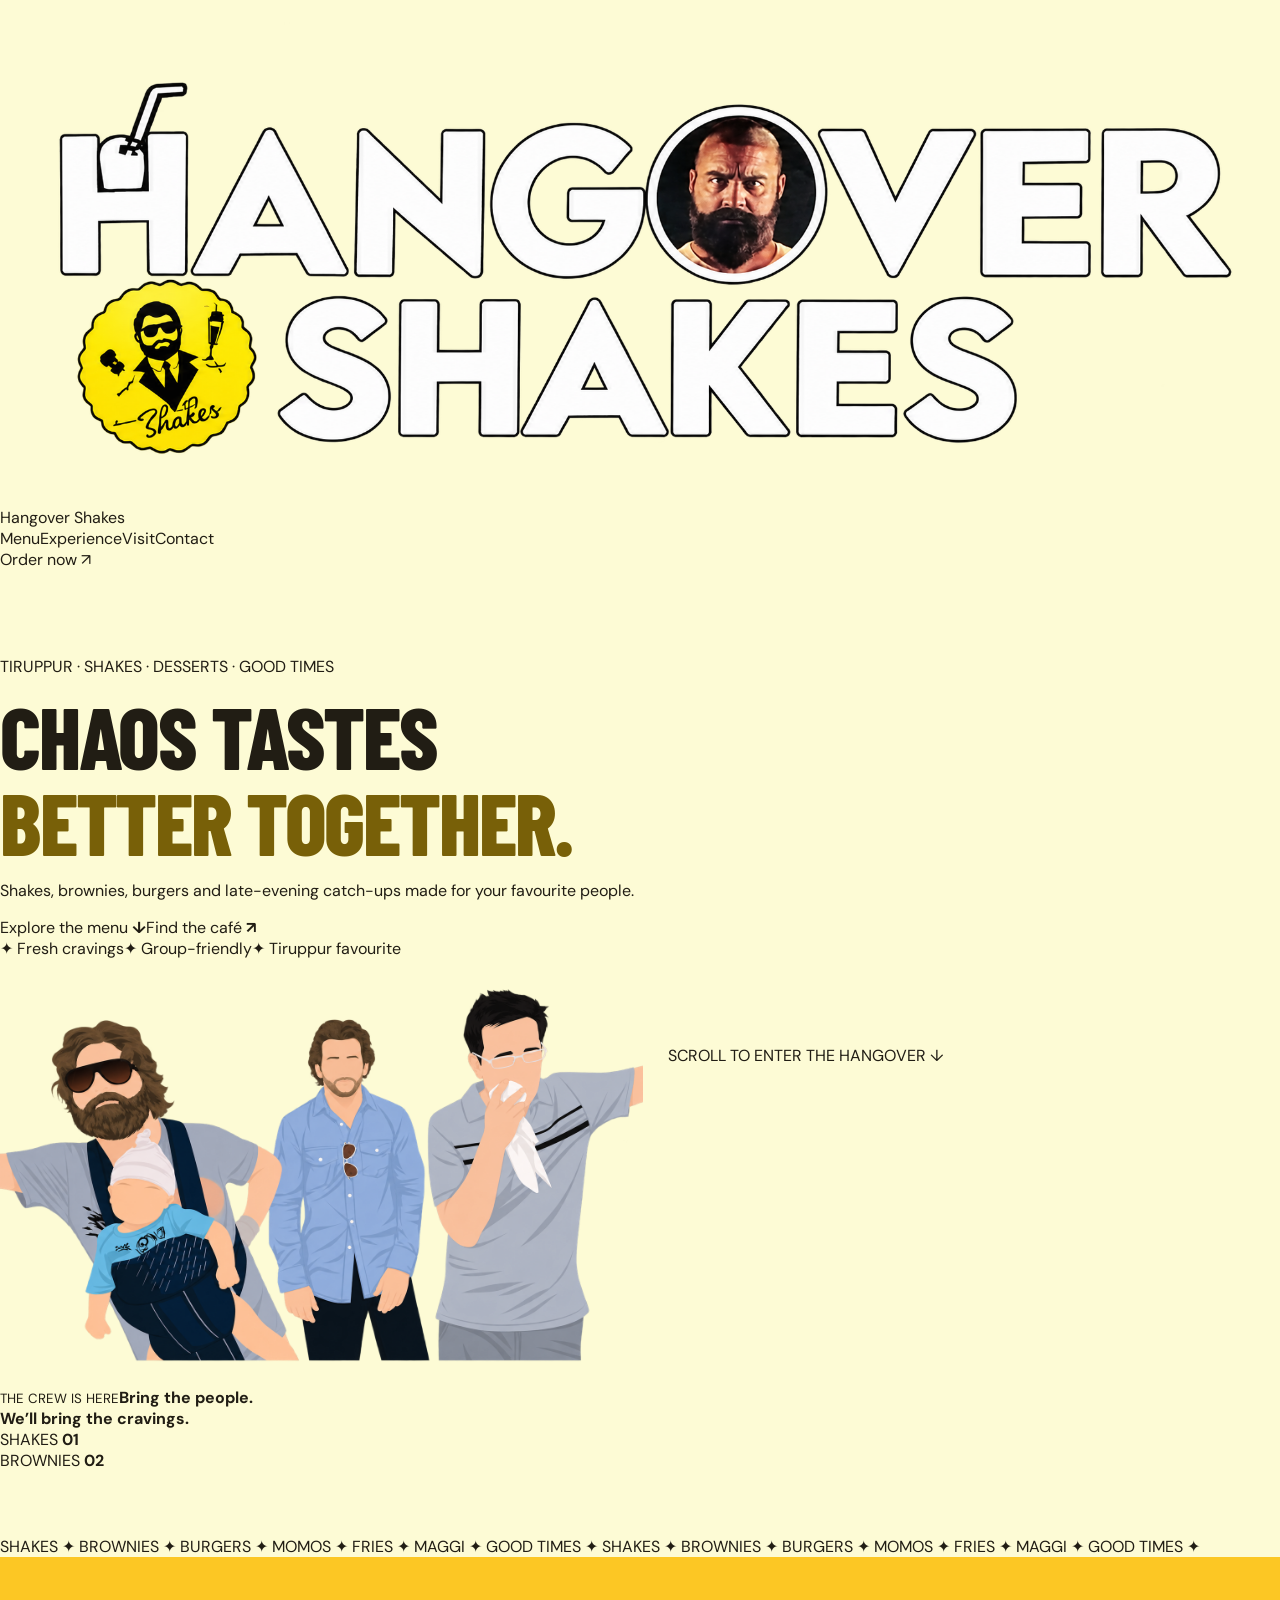
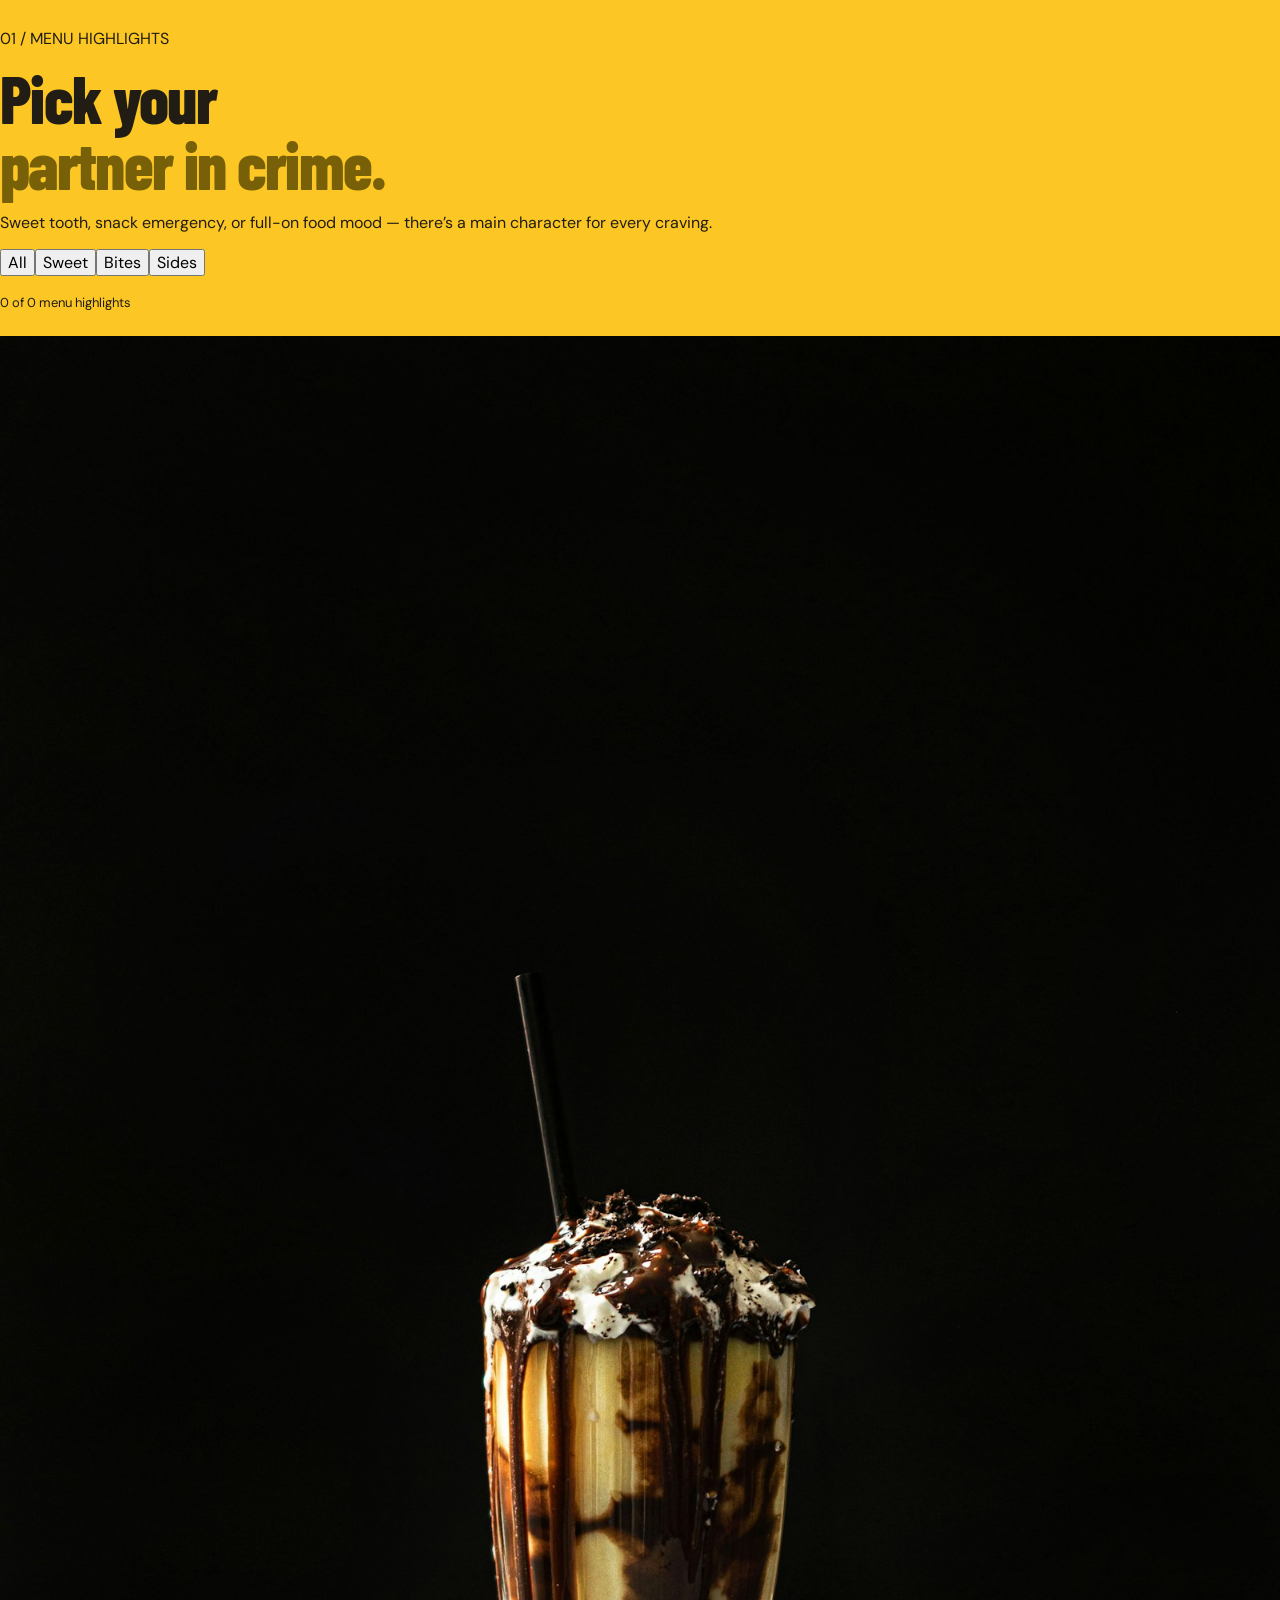
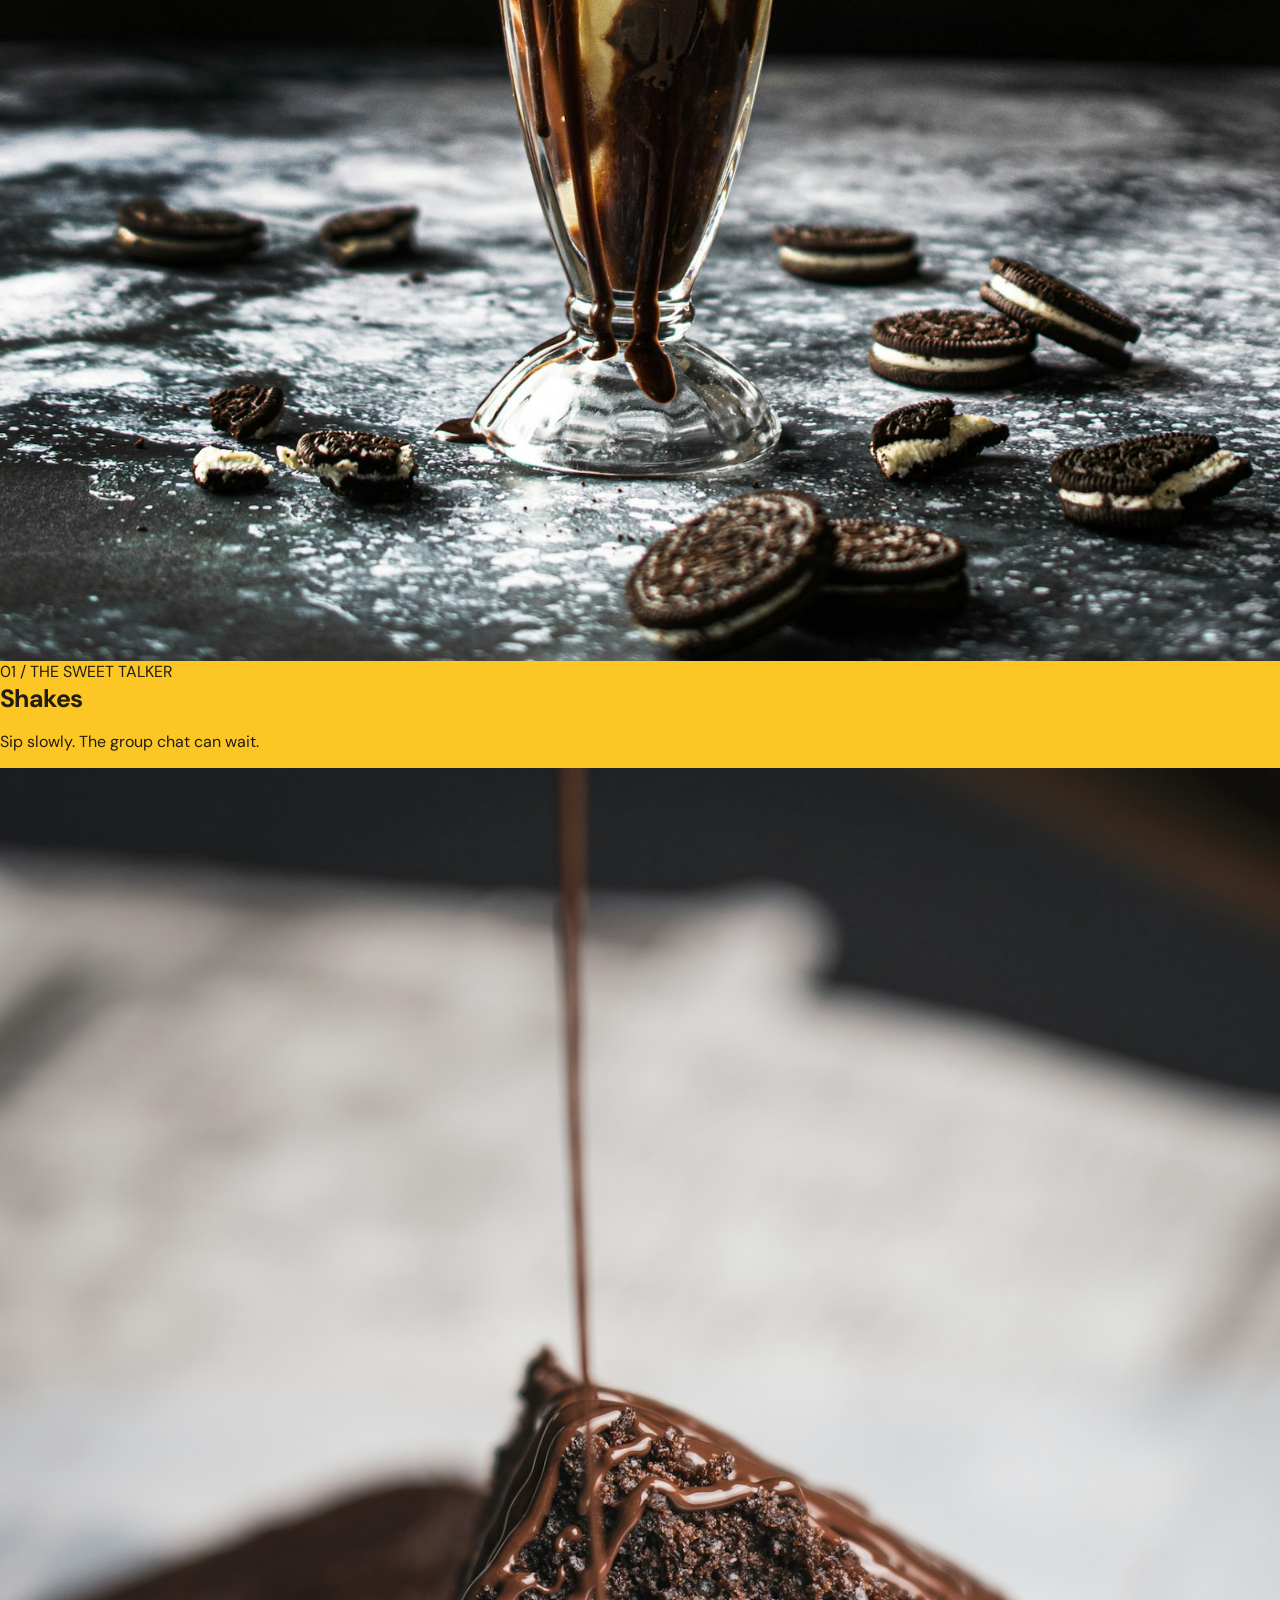
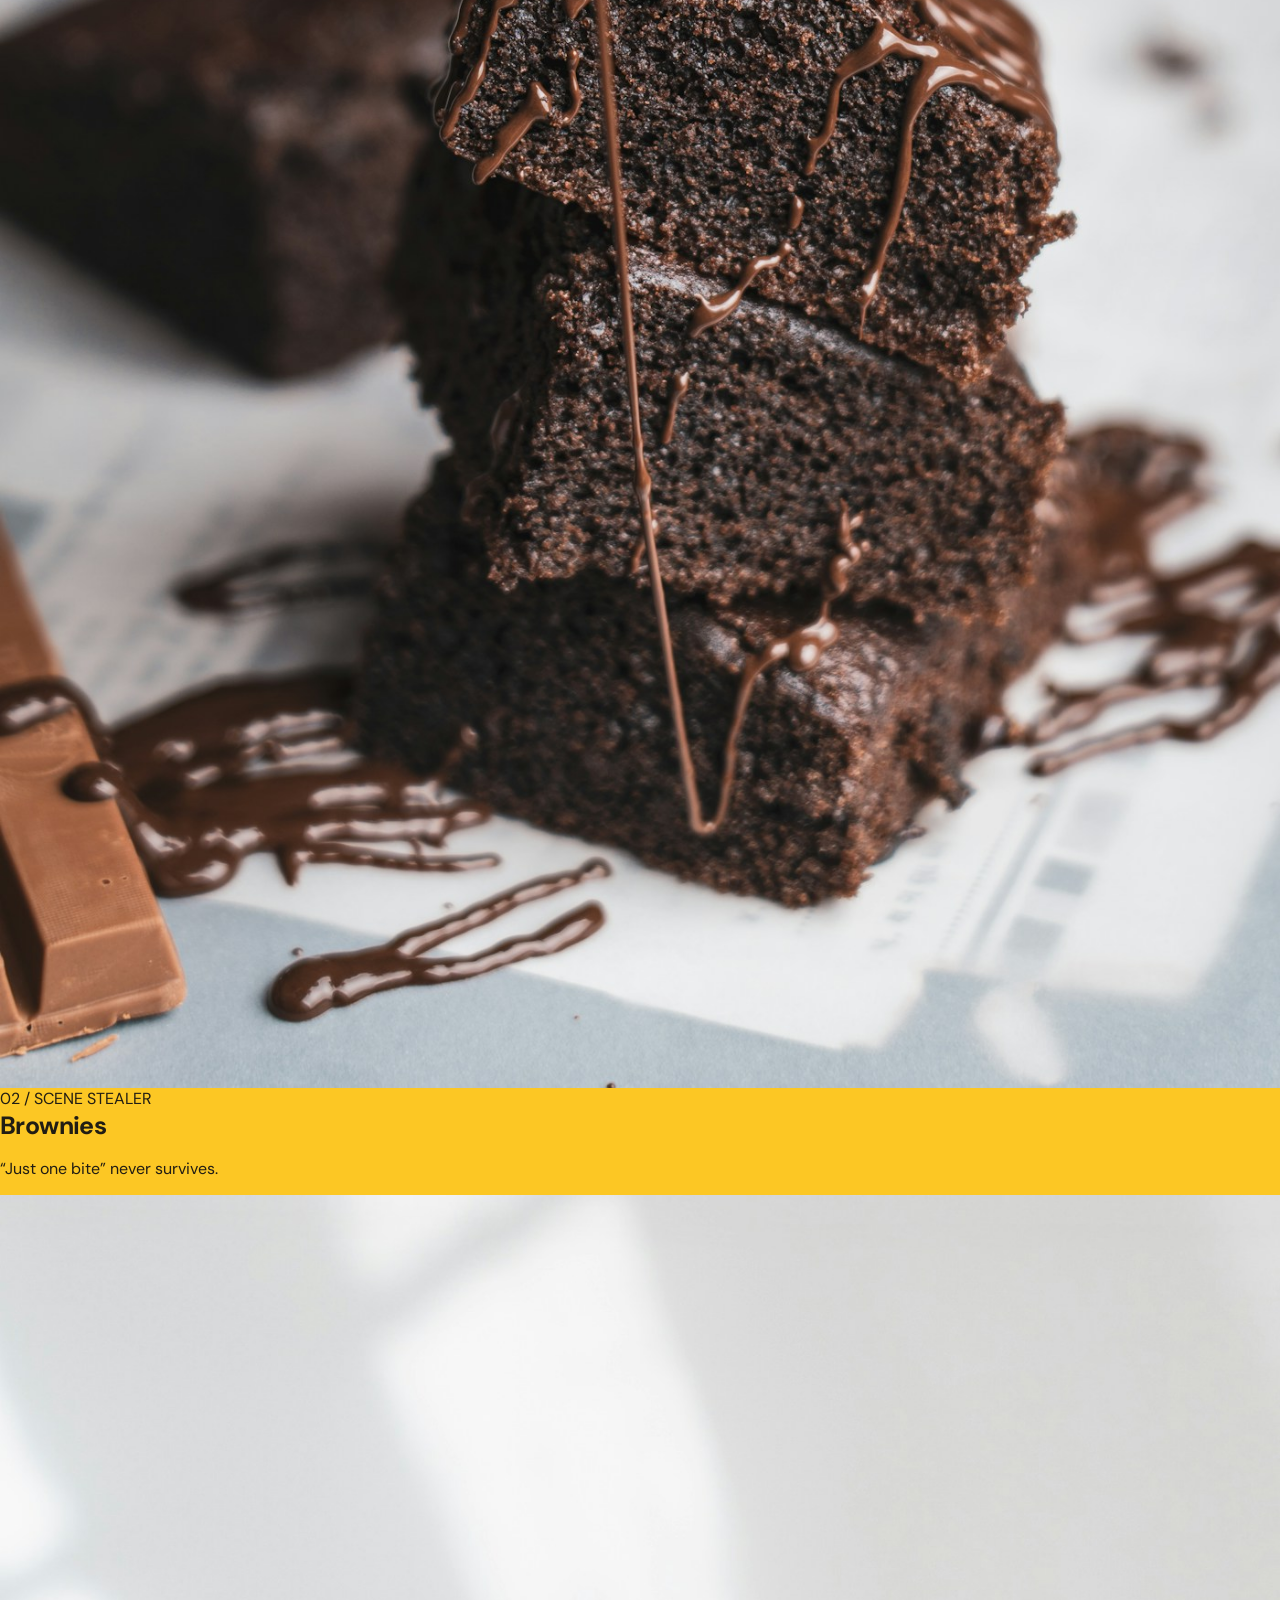
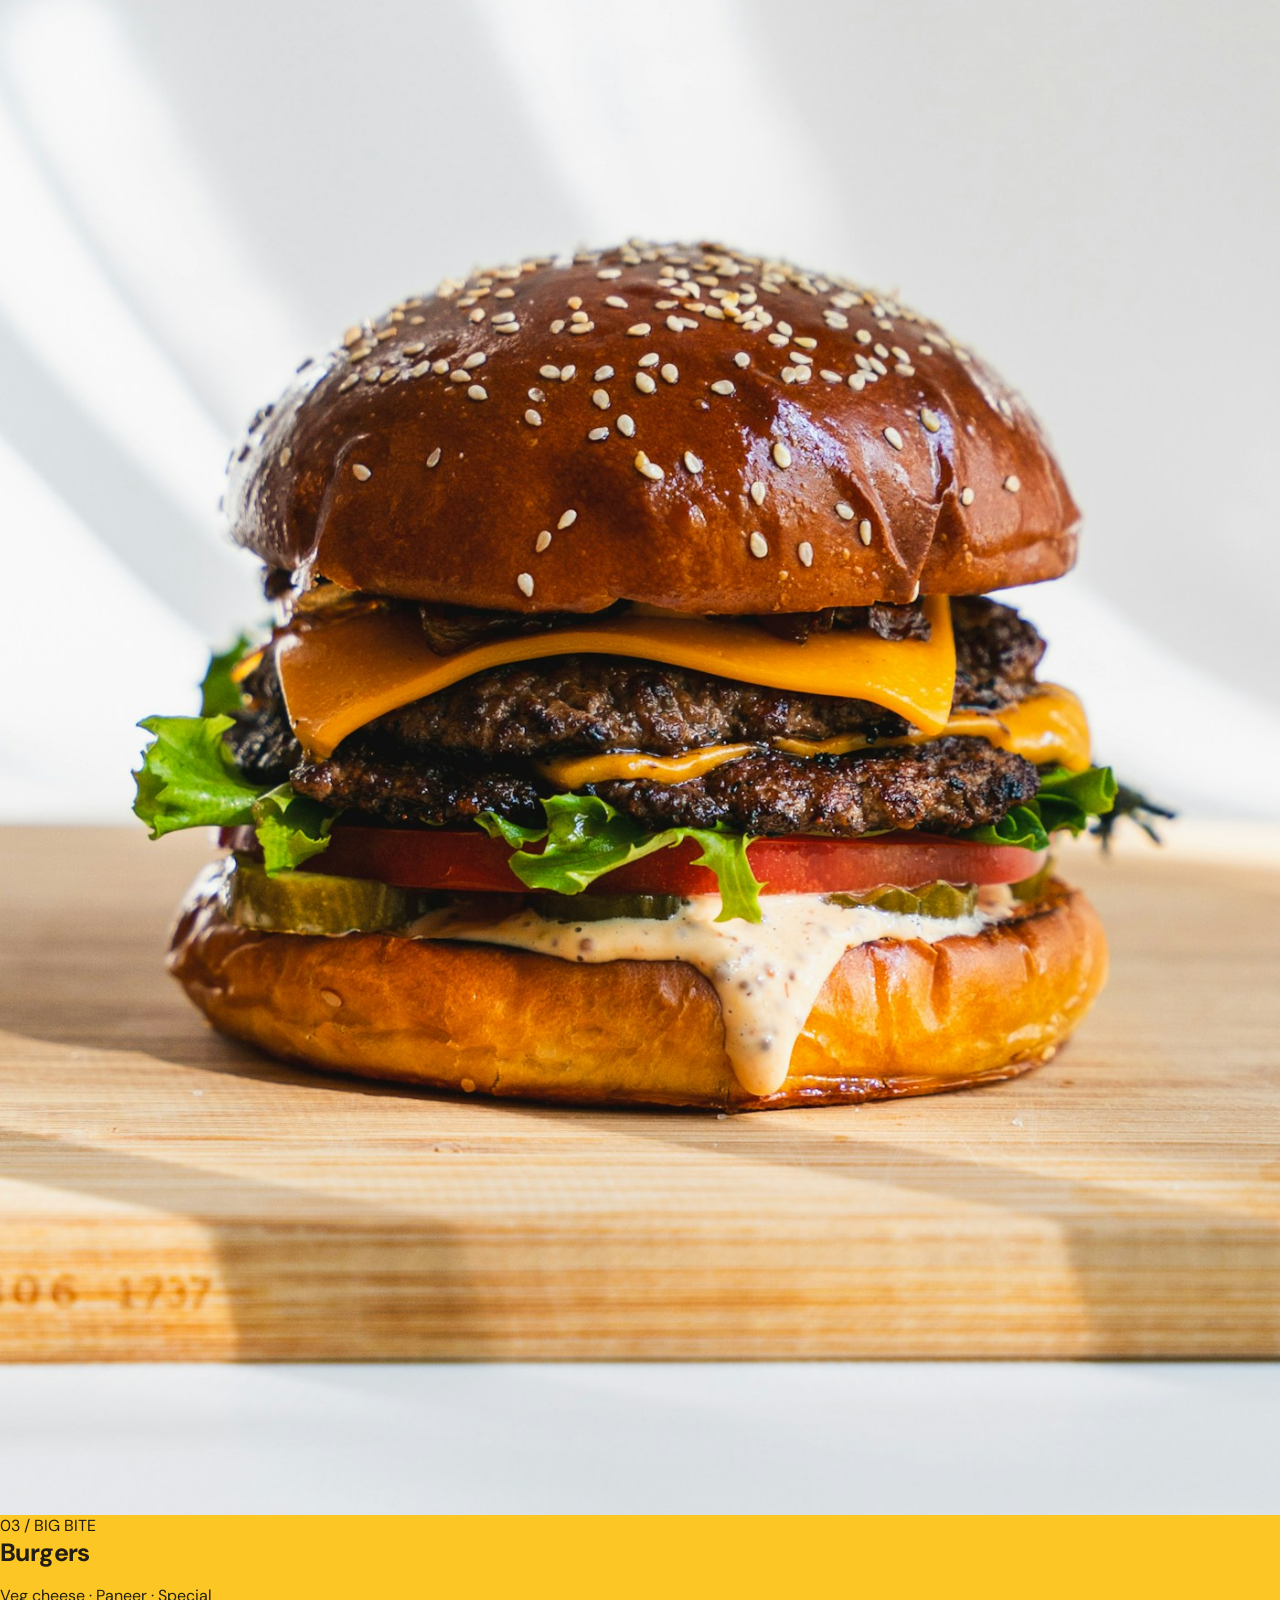
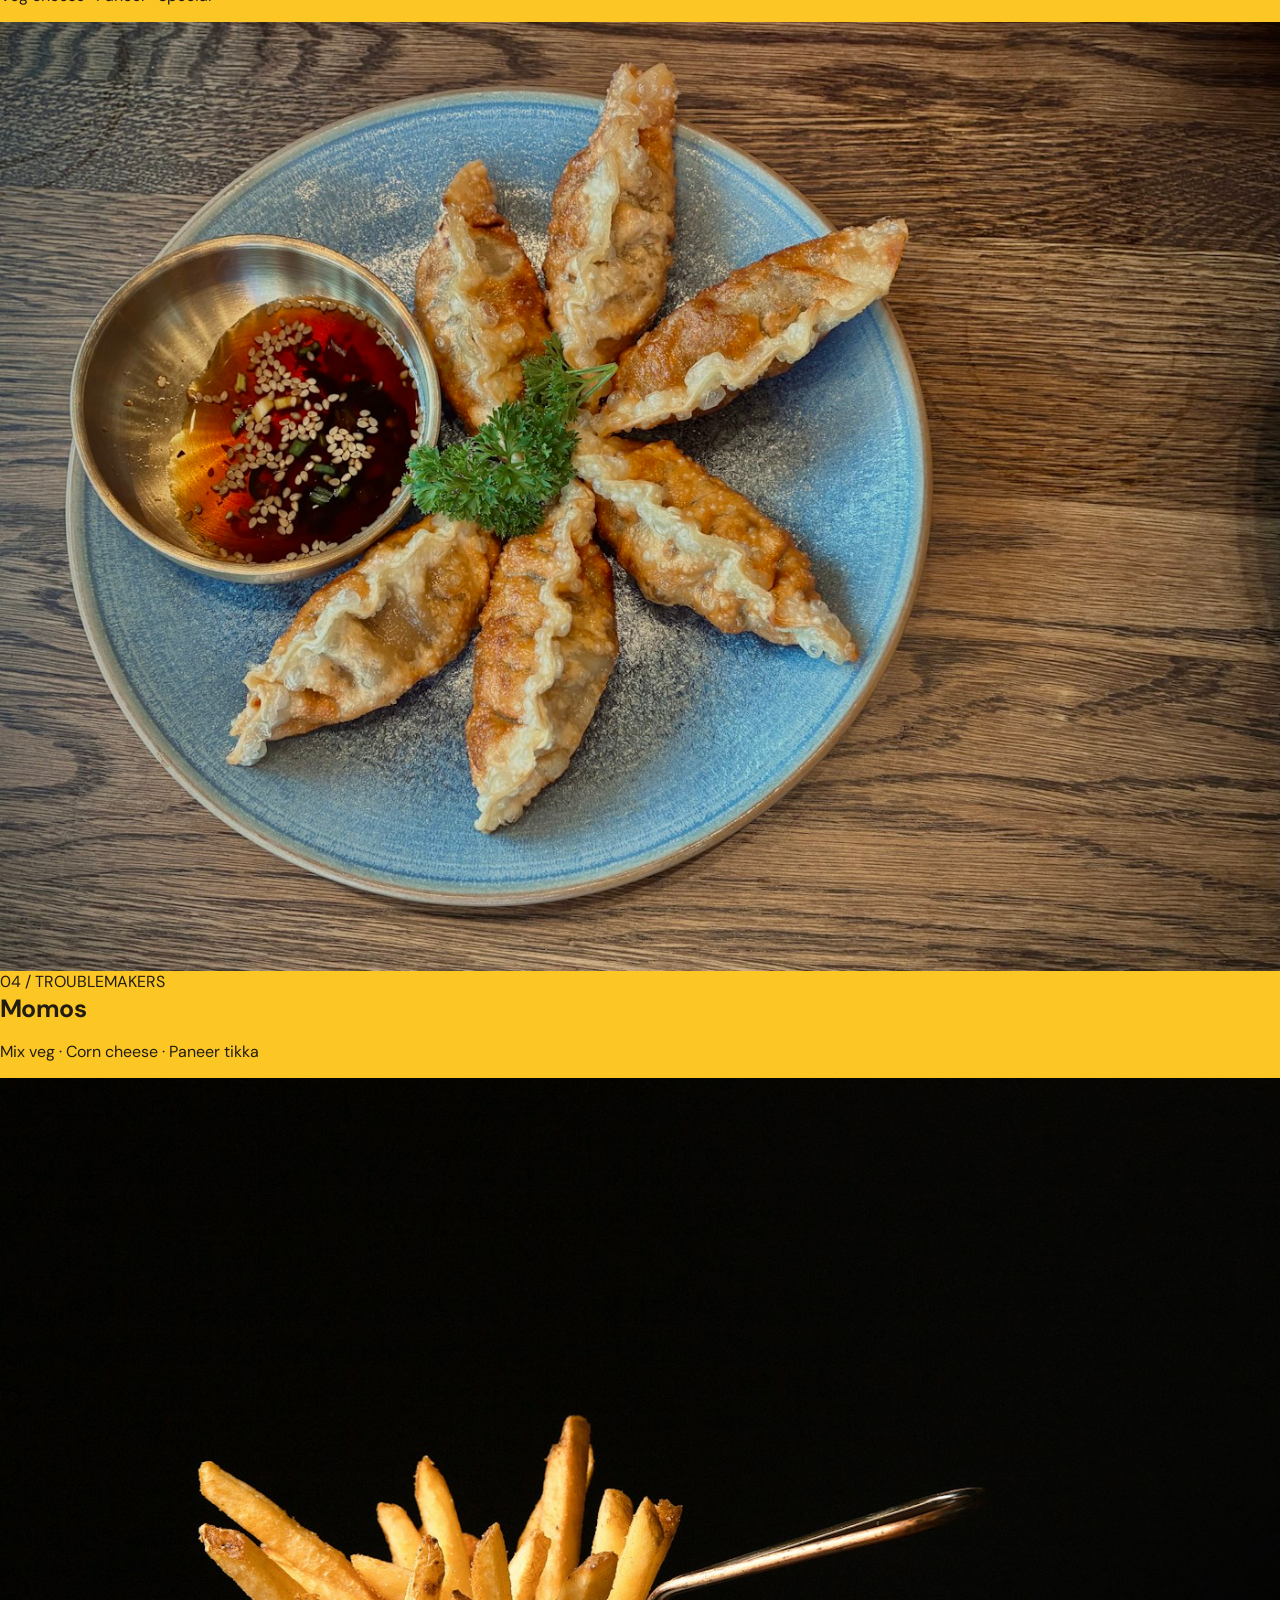
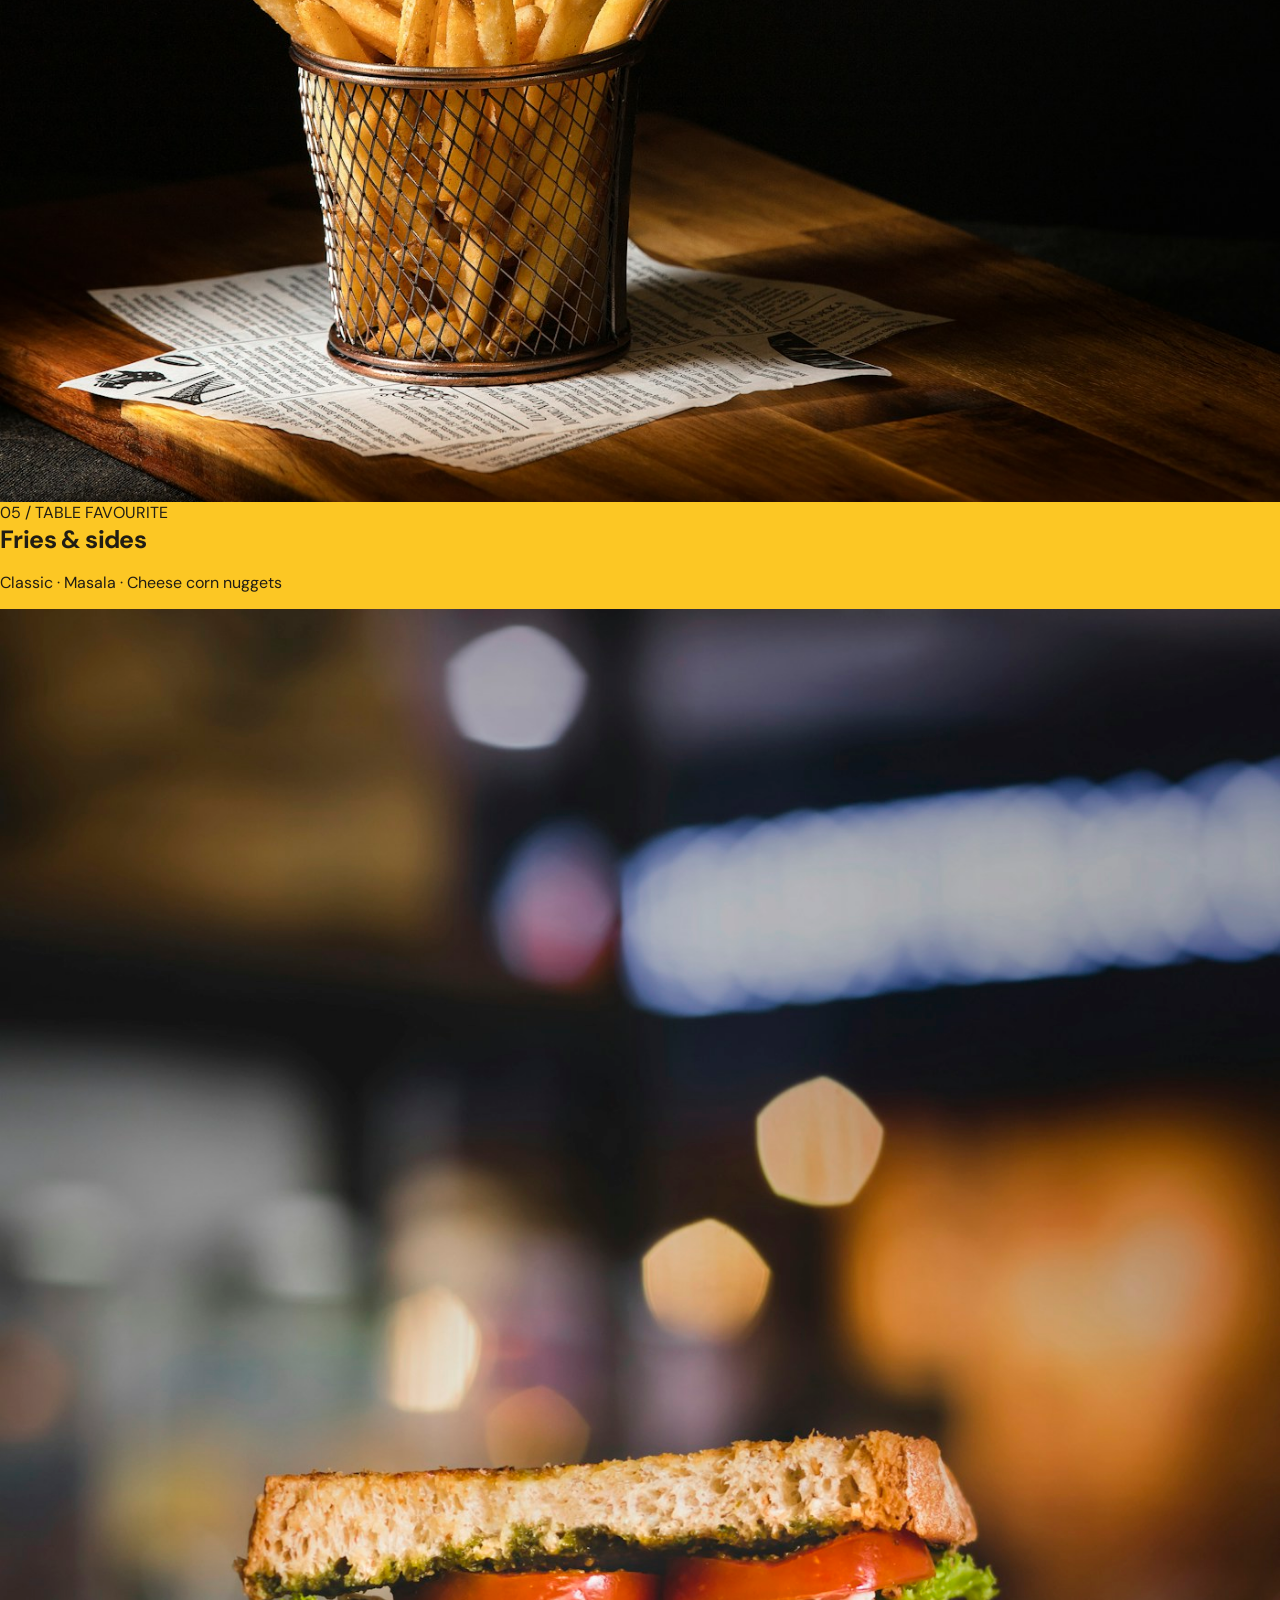
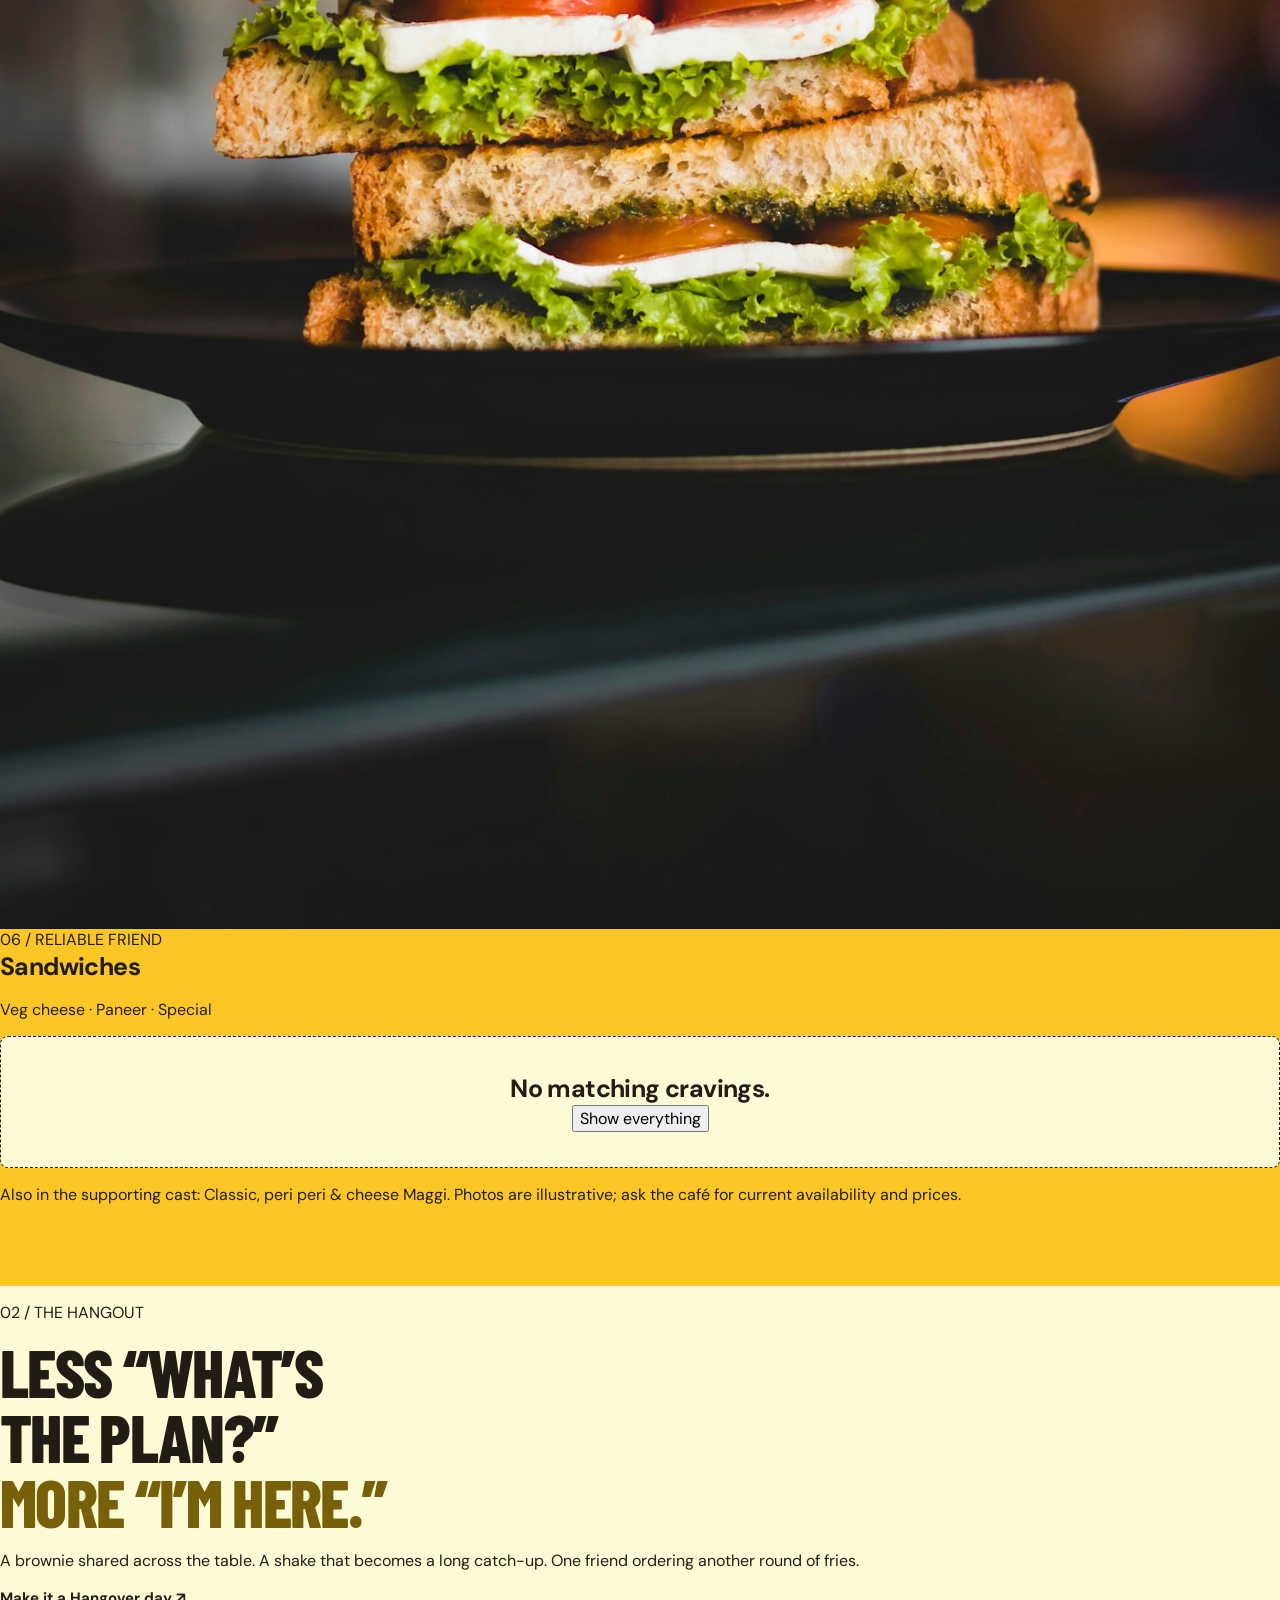
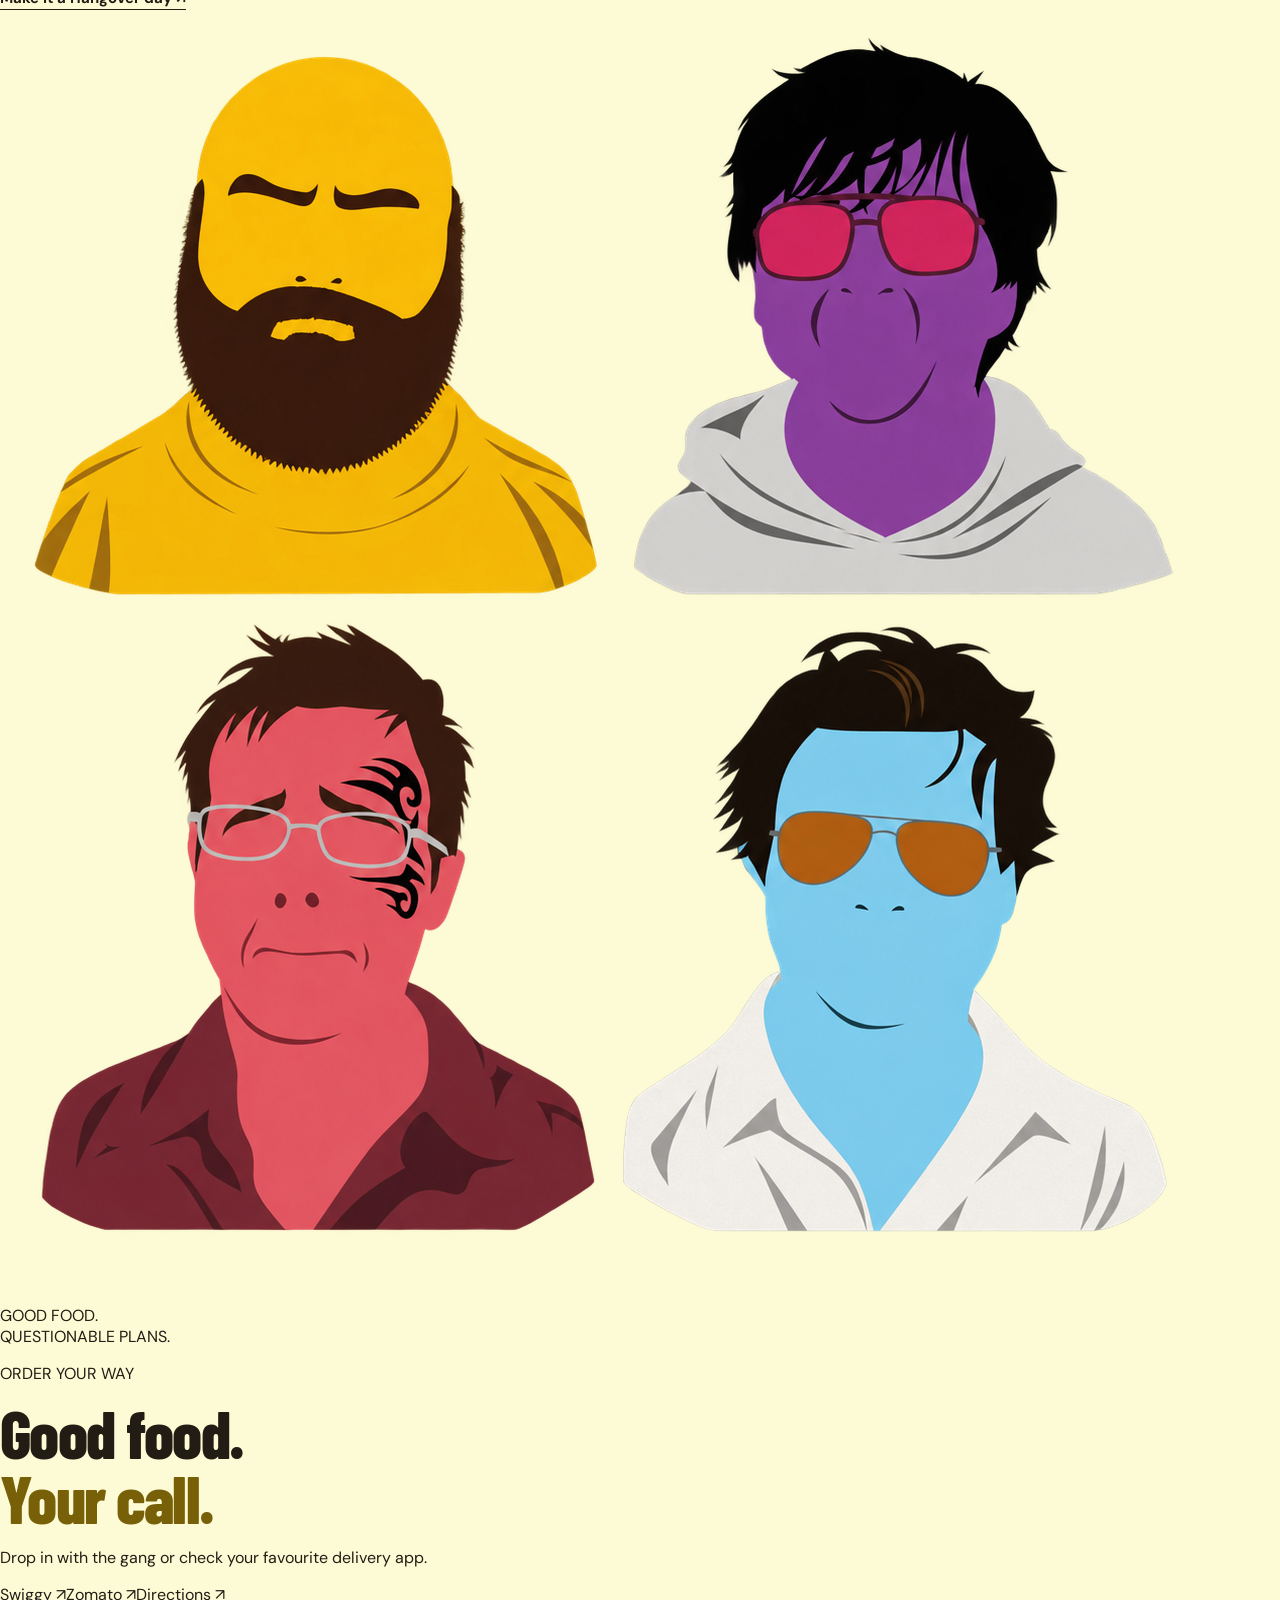
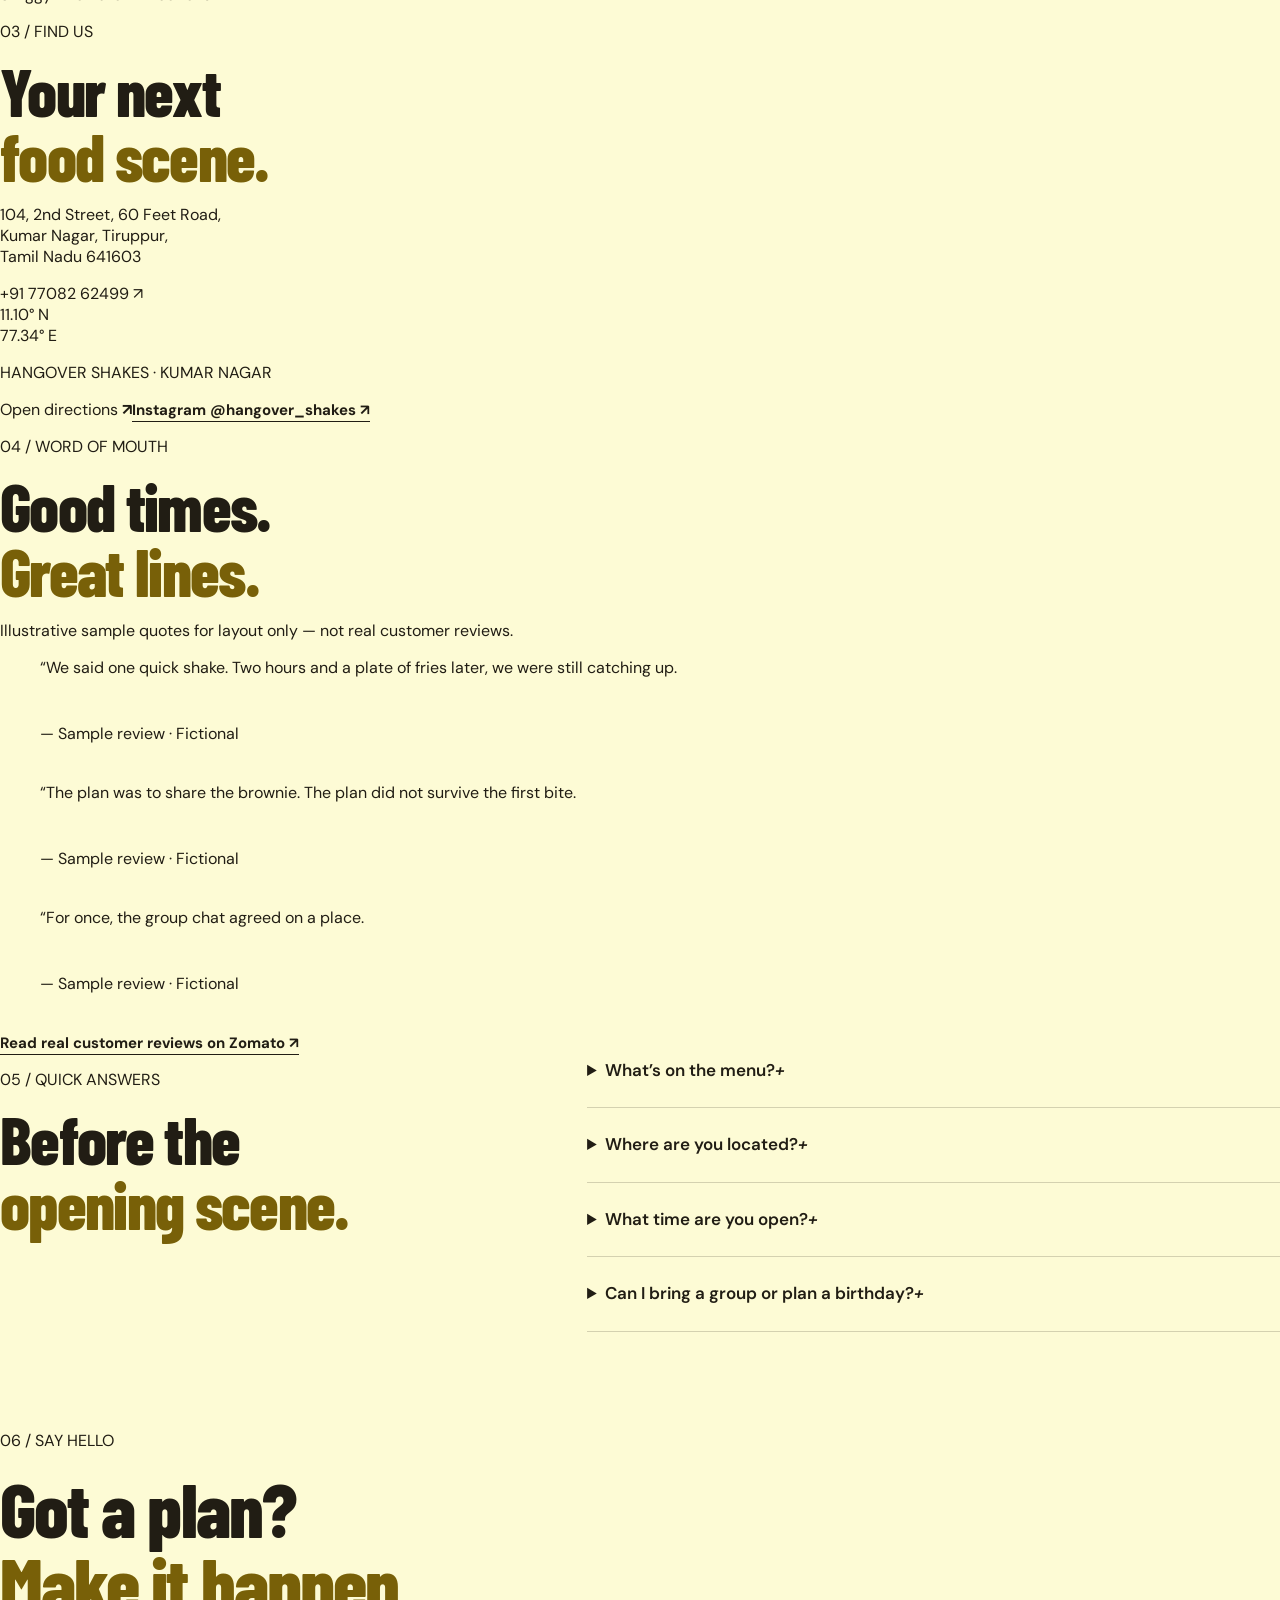
==== commit 31b38a95: "Redesign Hangover Shakes with futuristic premium UI" ====
--- a/index.html
+++ b/index.html
@@ -1,12 +1,100 @@
-<!doctype html><html lang="en"><head><meta charset="UTF-8"><meta name="viewport" content="width=device-width, initial-scale=1"><link rel="icon" type="image/svg+xml" href="data:image/svg+xml,%3Csvg xmlns='http://www.w3.org/2000/svg' viewBox='0 0 40 40'%3E%3Crect width='40' height='40' rx='10' fill='%23291C0E'/%3E%3Ctext x='20' y='29' text-anchor='middle' font-family='Georgia' font-size='29' font-weight='bold' fill='%23E1D4C2'%3EH%3C/text%3E%3C/svg%3E"><title>Hangover Shakes · Shakes, brownies & good company</title><meta name="description" content="Shakes, brownies and savoury bites at Hangover Shakes, Tiruppur. Explore menu highlights and plan your visit."><meta name="theme-color" content="#fcc724"><link rel="stylesheet" href="style.css"><script src="app.js" defer></script></head><body>
-<a class="skip" href="#main">Skip to content</a><header class="header wrap"><a href="#main" aria-label="Hangover Shakes home"><img class="logo" src="assets/logo.png" alt="Hangover Shakes" width="230" height="91"></a><button class="nav-toggle" aria-expanded="false" aria-controls="navigation">Menu <span aria-hidden="true">☰</span></button><nav id="navigation" aria-label="Main navigation"><a href="#menu">Menu</a><a href="#cafe">Our place</a><a href="#contact">Contact</a></nav></header>
-<main id="main"><section class="hero wrap"><div class="hero-copy"><p class="eyebrow">TIRUPPUR · SHAKES, DESSERTS & GOOD TIMES</p><h1>GOOD FOOD.<br>BAD PLANS.<br><em>GREAT STORIES.</em></h1><p class="intro">Round up your favourite troublemakers.<br>We’ll handle the shakes and the snack situation.</p><div class="hero-actions"><a class="button" href="#menu">Meet the menu <span aria-hidden="true">↓</span></a><a class="text-link" href="#contact">Find our hangout ↗</a></div><p class="hero-note">THE ONLY DRAMA HERE? <strong>WHO GETS THE LAST FRY.</strong></p></div><div class="hero-art"><span class="speech">But first…<br>something sweet.</span><img class="crew-art" src="assets/crew.png" alt="Hangover movie characters illustrated together with a baby" width="1200" height="900" fetchpriority="high"><span class="scene-tag">YOUR CREW. YOUR KIND OF CHAOS.</span></div></section><div class="ribbon"><span>SHAKES</span><b aria-hidden="true">✦</b><span>BROWNIES</span><b aria-hidden="true">✦</b><span>BURGERS</span><b aria-hidden="true">✦</b><span>ONE MORE BITE</span></div>
-<section id="menu" class="menu-section"><div class="wrap"><div class="section-top"><p class="eyebrow">01 / THE MAIN CHARACTERS</p><span>Every craving gets a scene.</span></div><div class="menu-heading"><h2>CHOOSE YOUR<br><em>PARTNER IN CRIME.</em></h2><p>Sweet tooth? Snack emergency? We’ve got a little something for the whole gang.</p></div><div class="menu-tools" hidden><div class="category-filters" role="group" aria-label="Filter menu"><button type="button" data-filter="all" aria-pressed="true">The whole cast</button><button type="button" data-filter="sweet" aria-pressed="false">Shakes & sweets</button><button type="button" data-filter="bites" aria-pressed="false">Burgers & sandwiches</button><button type="button" data-filter="sides" aria-pressed="false">Momos & sides</button></div><p id="menu-count" role="status" aria-live="polite"></p></div><div class="product-rail" id="menu-results" aria-label="Menu highlights"><article class="product reveal" data-category="sweet"><div class="product-image"><img src="assets/hero.jpg" alt="Illustrative chocolate shake with cream" width="800" height="600" loading="lazy"><span class="food-label">SIP. REPEAT.</span></div><div class="product-copy"><p class="eyebrow">01 / THE SWEET TALKER</p><h3>Shakes</h3><p>Sip slowly. The group chat can wait.</p></div></article><article class="product reveal" data-category="sweet"><div class="product-image"><img src="assets/brownie.jpg" alt="Illustrative chocolate brownies" width="800" height="600" loading="lazy"><span class="food-label">PLOT TWIST: DESSERT</span></div><div class="product-copy"><p class="eyebrow">02 / THE SCENE STEALER</p><h3>Chocolate brownie</h3><p>That “just one bite” plan never lasts.</p></div></article><article class="product reveal" data-category="bites"><div class="product-image"><img src="assets/burger.jpg" alt="Illustrative burger with lettuce and cheese" width="800" height="600" loading="lazy"><span class="food-label">MAIN CHARACTER ENERGY</span></div><div class="product-copy"><p class="eyebrow">03 / THE BIG BITE</p><h3>Burgers</h3><p>Veg cheese · Paneer · Hangover special</p></div></article><article class="product reveal" data-category="sides"><div class="product-image"><img src="assets/momos.jpg" alt="Illustrative dumplings" width="800" height="600" loading="lazy"><span class="food-label">ONE MORE?</span></div><div class="product-copy"><p class="eyebrow">04 / THE LITTLE TROUBLEMAKERS</p><h3>Momos</h3><p>Mix veg · Corn cheese · Paneer tikka</p></div></article><article class="product reveal" data-category="sides"><div class="product-image"><img src="assets/fries.jpg" alt="Illustrative golden French fries" width="800" height="600" loading="lazy"><span class="food-label">SHARING IS OPTIONAL</span></div><div class="product-copy"><p class="eyebrow">05 / THE TABLE FAVOURITE</p><h3>Fries & sides</h3><p>French fries · Masala fries · Cheese corn nuggets</p></div></article><article class="product reveal" data-category="bites"><div class="product-image"><img src="assets/sandwich.jpg" alt="Illustrative cheese and vegetable sandwich" width="800" height="600" loading="lazy"><span class="food-label">ALWAYS A GOOD CALL</span></div><div class="product-copy"><p class="eyebrow">06 / THE RELIABLE FRIEND</p><h3>Sandwiches</h3><p>Veg cheese · Paneer · Hangover special</p></div></article></div><div class="menu-empty" hidden><h3>No matching cravings. Yet.</h3><p>Choose another category or bring back the whole cast.</p><button class="button" type="button" id="reset-menu">Show all menu items</button></div><div class="menu-bottom"><p>Also in the supporting cast: <strong>Classic, peri peri & cheese Maggi.</strong></p><p class="menu-note">Photos are illustrative. Ask at the café for current availability and prices.</p></div></div></section>
-<section id="cafe" class="cafe"><div class="wrap"><div class="section-top"><p class="eyebrow">02 / THE GANG’S ALL HERE</p><span>Bring the friends. Leave the boring plans.</span></div><div class="cafe-grid"><div class="portrait-stage reveal"><img src="assets/portraits.png" alt="Illustrated portraits of Alan, Mr Chow, Stu and Phil from The Hangover" loading="lazy" width="1000" height="1000"><span class="scene-tag">A PERFECTLY QUESTIONABLE PLAN.</span></div><div class="cafe-text reveal"><p class="eyebrow">THIS IS YOUR CUE</p><h2>LESS “WHAT’S<br>THE PLAN?”<br><em>MORE “I’M HERE.”</em></h2><p>A brownie shared across the table. A shake that turns into a long catch-up. That one friend ordering another round of fries.</p><p>Make it a Hangover Shakes kind of day.</p><a class="button" href="#contact">Get the gang together ↗</a></div></div></div></section>
-<section class="comic-break"><div class="wrap comic-inner"><img class="sticker" src="assets/alan.png" alt="Playful illustration of Alan carrying a baby, both wearing sunglasses" loading="lazy" width="500" height="600"><div><p class="eyebrow">A VERY SERIOUS ANNOUNCEMENT</p><h2>WE CAME.<br>WE SAW.<br><em>WE ORDERED FRIES.</em></h2><p>No complicated plans. Just good food and your people.</p></div><span class="comic-note" aria-hidden="true">Solid plan.<br>10/10.</span></div></section>
-<section id="order" class="order-section"><div class="wrap"><div class="section-top"><p class="eyebrow">YOUR NEXT FOOD SCENE</p><span>Drop by. Or check delivery.</span></div><div class="order-grid"><div class="order-copy"><h2>GOOD FOOD.<br><em>YOUR CALL.</em></h2><p>Meet the gang at our place, or check your favourite delivery app for a little Hangover at home.</p></div><article class="location-card"><div class="location-heading"><span class="eyebrow">TIRUPPUR / KUMAR NAGAR</span><h3>Hangover Shakes</h3><p>104, 2nd Street, 60 Feet Road,<br>Kumar Nagar, Tiruppur,<br>Tamil Nadu 641603</p><a class="phone-link" href="tel:+917708262499">Call +91 77082 62499 ↗</a></div><div class="order-actions"><a class="button direction-button" href="https://share.google/GPVp1zzHVNbQ8o4Qu" target="_blank" rel="noopener noreferrer">Get directions <span aria-hidden="true">↗</span></a><div class="delivery-buttons"><a class="button" href="https://www.swiggy.com/search?query=Hangover%20Shakes" target="_blank" rel="noopener noreferrer">Find on Swiggy ↗</a><a class="button" href="https://www.zomato.com/tiruppur/hangover-shakes-1-kumar-nagar/order" target="_blank" rel="noopener noreferrer">Order on Zomato ↗</a></div><a class="button reviews-button" href="https://www.zomato.com/tiruppur/hangover-shakes-1-kumar-nagar/reviews" target="_blank" rel="noopener noreferrer">Read customer reviews ↗</a></div><p class="delivery-note">Swiggy opens a search for the café. Check the branch, delivery area, menu and availability in your chosen app before ordering.</p></article></div></div></section>
-<section id="testimonials" class="testimonials-section"><div class="wrap"><div class="section-top"><p class="eyebrow">A LITTLE WORD OF MOUTH</p><span>Sample testimonial layout</span></div><div class="menu-heading"><h2>GOOD TIMES.<br><em>GREAT LINES.</em></h2><p>Illustrative quotes below are fictional samples, not real customer reviews.</p></div><div class="testimonial-grid"><figure class="testimonial-card"><span class="sample-label">SAMPLE REVIEW · FICTIONAL</span><blockquote>“We said one quick shake. Two hours and a plate of fries later, we were still catching up.”</blockquote><figcaption>The catch-up crew <span>Illustrative guest</span></figcaption></figure><figure class="testimonial-card"><span class="sample-label">SAMPLE REVIEW · FICTIONAL</span><blockquote>“The plan was to share the brownie. The plan did not survive the first bite.”</blockquote><figcaption>The dessert enthusiast <span>Illustrative guest</span></figcaption></figure><figure class="testimonial-card"><span class="sample-label">SAMPLE REVIEW · FICTIONAL</span><blockquote>“One friend picked burgers. Another picked momos. For once, the group chat agreed on a place.”</blockquote><figcaption>The snack squad <span>Illustrative guest</span></figcaption></figure></div><a class="text-link real-reviews" href="https://www.zomato.com/tiruppur/hangover-shakes-1-kumar-nagar/reviews" target="_blank" rel="noopener noreferrer">Read real customer reviews on Zomato ↗</a></div></section>
-<section id="plans" class="plans-section"><div class="wrap"><div class="section-top"><p class="eyebrow">03 / MAKE A SCENE. A GOOD ONE.</p><span>Any excuse to get together.</span></div><div class="menu-heading"><h2>PERFECT FOR<br><em>YOUR KIND OF PLAN.</em></h2><p>Start with the people. Add a few cravings. Let the rest happen.</p></div><div class="plans-grid"><article class="plan-card reveal"><span class="plan-number">TAKE 01</span><h3>The overdue catch-up</h3><p>For the friends who keep saying “soon”. Pick a day, grab a shake, and finally finish that story.</p><a class="text-link" href="#contact" data-enquiry="Hi! We’re planning a catch-up. Could you share your opening hours and seating availability?">Plan a catch-up ↗</a></article><article class="plan-card reveal"><span class="plan-number">TAKE 02</span><h3>A little celebration</h3><p>A birthday, a small win, or just making it through the week. A brownie is a pretty good place to start.</p><a class="text-link" href="#contact" data-enquiry="Hi! I’d like to plan a small celebration. Could you let me know what is possible and whether seating is available?">Ask about a celebration ↗</a></article><article class="plan-card reveal"><span class="plan-number">TAKE 03</span><h3>The snack detour</h3><p>When “let’s head home” turns into “just one quick bite”. Meet your very delicious change of plans.</p><a class="text-link" href="#menu">Find a quick bite ↗</a></article></div><p class="plans-note">Coming with a group? Check seating and arrangements with the café before you visit.</p></div></section>
-<section id="faq" class="faq-section"><div class="wrap faq-grid"><div><p class="eyebrow">04 / BEFORE THE OPENING SCENE</p><h2>A FEW<br><em>QUICK ANSWERS.</em></h2><p class="faq-intro">Less guesswork. More time for the good stuff.</p></div><div class="faq-list"><details><summary>What’s on the menu?</summary><p>Explore shakes, chocolate brownies, burgers, sandwiches, momos, fries and Maggi specials. The menu above shows selected highlights; ask the café for today’s availability and prices.</p></details><details><summary>Where can I find the café?</summary><p>Visit Hangover Shakes at 104, 2nd Street, 60 Feet Road, Kumar Nagar, Tiruppur. <a href="https://share.google/GPVp1zzHVNbQ8o4Qu" target="_blank" rel="noopener noreferrer">Open the café’s Google location for directions ↗</a></p></details><details><summary>What time are you open?</summary><p>For current opening hours, <a href="tel:+917708262499">call +91 77082 62499</a> before you visit.</p></details><details><summary>Can I plan a birthday or bring a group?</summary><p>Send the café your preferred date, time and group size to ask about seating and possible arrangements. An enquiry does not confirm a reservation.</p><a class="text-link" href="#contact" data-enquiry="Hi! I’m planning a group visit. Date: [add date]. Time: [add time]. Number of people: [add group size]. Could you confirm seating and any arrangements?">Prepare a group enquiry ↗</a></details><details><summary>Can I ask about takeaway or delivery?</summary><p>Yes—contact the café to check whether takeaway or delivery is available for your order and location. This website does not take orders or payments.</p></details><details><summary>What about vegetarian choices and allergies?</summary><p>The menu includes options such as veg cheese burgers, paneer sandwiches and mix veg momos. For allergies or dietary requirements, ask the café about ingredients and preparation before ordering.</p></details></div></div></section>
-<section id="contact" class="contact"><div class="wrap"><div class="section-top"><p class="eyebrow">05 / THE NEXT SCENE</p><span>We’d love to see you.</span></div><div class="contact-grid"><div><h2>ROLL THE<br><em>GOOD TIMES.</em></h2><div class="contact-details"><h3>Visit us</h3><p>Hangover Shakes<br>104, 2nd Street, 60 Feet Road,<br>Kumar Nagar, Tiruppur,<br>Tamil Nadu 641603</p><a class="button dark" href="https://share.google/GPVp1zzHVNbQ8o4Qu" target="_blank" rel="noopener noreferrer">Open café location ↗</a><p><a class="phone-link" href="tel:+917708262499">+91 77082 62499 ↗</a></p><p class="instagram-link"><a href="https://www.instagram.com/hangover_shakes/" target="_blank" rel="noopener noreferrer" aria-label="Hangover Shakes on Instagram">Instagram · @hangover_shakes ↗</a></p><p class="contact-note">Call us for current menu availability and opening hours.</p></div></div><form id="contact-form"><h3>Let’s talk.</h3><p class="form-intro">Ask about our menu or plan your next visit.</p><div class="form-row"><label>Your name<input name="name" autocomplete="name" placeholder="Name" required maxlength="100"></label><label>Email address <span>(optional)</span><input name="email" type="email" autocomplete="email" placeholder="you@example.com" maxlength="200"></label></div><label>Phone number <span>(optional)</span><input name="phone" type="tel" autocomplete="tel" placeholder="Your contact number" maxlength="30"></label><label>Your message<textarea name="message" rows="4" placeholder="What would you like to ask?" required maxlength="2000"></textarea></label><p class="form-note">Your details will be added to a WhatsApp draft. Review it and tap Send in WhatsApp to contact us.</p><button type="submit" class="button dark">Continue to WhatsApp <span aria-hidden="true">↗</span></button><p id="form-status" role="status" aria-live="polite"></p><a id="whatsapp-fallback" class="text-link" hidden target="_blank" rel="noopener noreferrer">Open your WhatsApp draft ↗</a><noscript><p>Enable JavaScript to prepare a draft, or <a href="tel:+917708262499">call us</a>.</p></noscript></form></div></div></section></main>
-<footer class="wrap"><div class="footer-top"><a href="#main"><img class="logo" src="assets/logo.png" alt="Hangover Shakes" width="230" height="91" loading="lazy"></a><div><h3>Drop by.</h3><p>Hangover Shakes<br>104, 2nd Street, 60 Feet Road,<br>Kumar Nagar, Tiruppur,<br>Tamil Nadu 641603</p><a href="https://share.google/GPVp1zzHVNbQ8o4Qu" target="_blank" rel="noopener noreferrer">Get directions ↗</a><p><a href="tel:+917708262499">+91 77082 62499</a></p></div><div><h3>Explore.</h3><a href="https://www.instagram.com/hangover_shakes/" target="_blank" rel="noopener noreferrer" aria-label="Hangover Shakes on Instagram">Instagram · @hangover_shakes ↗</a><a href="#menu">Menu highlights</a><a href="#cafe">Our place</a><a href="#order">Order & directions</a><a href="#plans">Plan your visit</a><a href="#faq">FAQs</a><a href="#contact">Contact us</a></div></div><div class="footer-bottom"><p>© <span id="year">2026</span> Hangover Shakes</p><details class="credits"><summary>Photo credits</summary><p>Illustrative stock photography. <a href="https://unsplash.com/photos/a-dessert-in-a-glass-bowl-with-chocolate-nuts-and-whipped-cream-IJ92xW7_ZrM">Shake: Alina Parache / Unsplash</a></p><p><a href="https://unsplash.com/photos/2UeBOL7UD34">Brownie: Pushpak Dsilva</a> · <a href="https://unsplash.com/photos/MNHQqLNEvow">Burger: amirali mirhashemian</a> · <a href="https://unsplash.com/photos/ChXHveqrb28">Fries: Mitchell Luo</a> · <a href="https://unsplash.com/photos/mAQZ3X_8_l0">Sandwich: Eiliv Aceron</a> · <a href="https://unsplash.com/photos/BKHhTsvDnZw">Dumplings: Lara Bellens</a> / Unsplash</p></details><a href="#main">Back to top ↑</a></div><p class="builder-credit">Website built by <strong>Senthil</strong> <span aria-hidden="true">·</span> <a href="mailto:senthilkumaran539@gmail.com">senthilkumaran539@gmail.com</a></p></footer><nav class="mobile-quick" aria-label="Quick café actions"><a href="#menu">View menu</a><a href="tel:+917708262499">Call café</a><a href="https://share.google/GPVp1zzHVNbQ8o4Qu" target="_blank" rel="noopener noreferrer">Directions ↗</a></nav><script>(function(){function c(){var b=a.contentDocument||(a.contentWindow&&a.contentWindow.document);if(b){var d=b.createElement('script');d.innerHTML="window.__CF$cv$params={r:'a3a7f025697d1e27',t:'MTc4OTMxMDc1MQ=='};var a=document.createElement('script');a.src='/cdn-cgi/challenge-platform/scripts/jsd/main.js';document.getElementsByTagName('head')[0].appendChild(a);";b.getElementsByTagName('head')[0].appendChild(d)}}if(document.body){var a=document.createElement('iframe');a.height=1;a.width=1;a.style.position='absolute';a.style.top=0;a.style.left=0;a.style.border='none';a.style.visibility='hidden';document.body.appendChild(a);if('loading'!==document.readyState)c();else if(window.addEventListener)document.addEventListener('DOMContentLoaded',c);else{var e=document.onreadystatechange||function(){};document.onreadystatechange=function(b){e(b);'loading'!==document.readyState&&(document.onreadystatechange=e,c())}}}})();</script></body></html>
+<!doctype html>
+<html lang="en">
+<head>
+<meta charset="UTF-8">
+<meta name="viewport" content="width=device-width,initial-scale=1,viewport-fit=cover">
+<title>Hangover Shakes · Tiruppur</title>
+<meta name="description" content="Hangover Shakes, Tiruppur — shakes, brownies, burgers, momos, fries and good times.">
+<meta name="theme-color" content="#08070b">
+<link rel="preconnect" href="https://fonts.googleapis.com">
+<link rel="preconnect" href="https://fonts.gstatic.com" crossorigin>
+<link href="https://fonts.googleapis.com/css2?family=Manrope:wght@400;500;600;700;800&family=Space+Grotesk:wght@500;600;700&display=swap" rel="stylesheet">
+<link rel="stylesheet" href="style.css">
+<script src="app.js" defer></script>
+</head>
+<body>
+<a class="skip" href="#main">Skip to content</a>
+<div class="ambient" aria-hidden="true"><i></i><i></i><i></i></div>
+<header class="site-header" id="site-header">
+  <a class="brand" href="#main"><img src="assets/logo.png" alt="Hangover Shakes"><span>Hangover Shakes</span></a>
+  <button class="nav-toggle" aria-controls="navigation" aria-expanded="false"><span></span><span></span></button>
+  <nav id="navigation" aria-label="Main navigation">
+    <a href="#menu">Menu</a><a href="#experience">Experience</a><a href="#visit">Visit</a><a href="#contact">Contact</a>
+  </nav>
+  <a class="nav-cta" href="#order">Order now <span>↗</span></a>
+</header>
+
+<main id="main">
+<section class="hero section-shell">
+  <div class="hero-grid">
+    <div class="hero-copy reveal">
+      <p class="kicker"><span></span> TIRUPPUR · SHAKES · DESSERTS · GOOD TIMES</p>
+      <h1>CHAOS TASTES<br><em>BETTER TOGETHER.</em></h1>
+      <p class="lead">Shakes, brownies, burgers and late-evening catch-ups made for your favourite people.</p>
+      <div class="actions"><a class="btn btn-primary magnetic" href="#menu">Explore the menu <b>↓</b></a><a class="btn btn-glass" href="#visit">Find the café <b>↗</b></a></div>
+      <div class="mini-proof"><span>✦ Fresh cravings</span><span>✦ Group-friendly</span><span>✦ Tiruppur favourite</span></div>
+    </div>
+    <div class="hero-visual reveal" data-tilt>
+      <div class="halo"></div>
+      <div class="visual-card glass"><img src="assets/crew.png" alt="Hangover Shakes illustrated crew"><div class="visual-caption"><small>THE CREW IS HERE</small><strong>Bring the people.<br>We’ll bring the cravings.</strong></div></div>
+      <div class="float-chip chip-one">SHAKES <b>01</b></div><div class="float-chip chip-two">BROWNIES <b>02</b></div>
+    </div>
+  </div>
+  <div class="scroll-cue">SCROLL TO ENTER THE HANGOVER <span>↓</span></div>
+</section>
+
+<section class="marquee" aria-hidden="true"><div>SHAKES ✦ BROWNIES ✦ BURGERS ✦ MOMOS ✦ FRIES ✦ MAGGI ✦ GOOD TIMES ✦ <span>SHAKES ✦ BROWNIES ✦ BURGERS ✦ MOMOS ✦ FRIES ✦ MAGGI ✦ GOOD TIMES ✦</span></div></section>
+
+<section id="menu" class="section-shell menu-section">
+  <div class="section-head reveal"><div><p class="kicker"><span></span> 01 / MENU HIGHLIGHTS</p><h2>Pick your<br><em>partner in crime.</em></h2></div><p>Sweet tooth, snack emergency, or full-on food mood — there’s a main character for every craving.</p></div>
+  <div class="menu-tools" hidden><div class="filters" role="group" aria-label="Filter menu"><button data-filter="all" aria-pressed="true">All</button><button data-filter="sweet">Sweet</button><button data-filter="bites">Bites</button><button data-filter="sides">Sides</button></div><p id="menu-count" aria-live="polite"></p></div>
+  <div class="bento-menu" id="menu-results">
+    <article class="food-card featured reveal" data-category="sweet"><img src="assets/hero.jpg" alt="Chocolate shake"><div class="food-overlay"><span>01 / THE SWEET TALKER</span><h3>Shakes</h3><p>Sip slowly. The group chat can wait.</p></div></article>
+    <article class="food-card reveal" data-category="sweet"><img src="assets/brownie.jpg" alt="Chocolate brownies"><div class="food-overlay"><span>02 / SCENE STEALER</span><h3>Brownies</h3><p>“Just one bite” never survives.</p></div></article>
+    <article class="food-card reveal" data-category="bites"><img src="assets/burger.jpg" alt="Burger"><div class="food-overlay"><span>03 / BIG BITE</span><h3>Burgers</h3><p>Veg cheese · Paneer · Special</p></div></article>
+    <article class="food-card reveal" data-category="sides"><img src="assets/momos.jpg" alt="Momos"><div class="food-overlay"><span>04 / TROUBLEMAKERS</span><h3>Momos</h3><p>Mix veg · Corn cheese · Paneer tikka</p></div></article>
+    <article class="food-card reveal" data-category="sides"><img src="assets/fries.jpg" alt="French fries"><div class="food-overlay"><span>05 / TABLE FAVOURITE</span><h3>Fries & sides</h3><p>Classic · Masala · Cheese corn nuggets</p></div></article>
+    <article class="food-card reveal" data-category="bites"><img src="assets/sandwich.jpg" alt="Sandwich"><div class="food-overlay"><span>06 / RELIABLE FRIEND</span><h3>Sandwiches</h3><p>Veg cheese · Paneer · Special</p></div></article>
+  </div>
+  <div class="menu-empty" hidden><h3>No matching cravings.</h3><button id="reset-menu" class="btn btn-glass">Show everything</button></div>
+  <p class="fine-print">Also in the supporting cast: Classic, peri peri & cheese Maggi. Photos are illustrative; ask the café for current availability and prices.</p>
+</section>
+
+<section id="experience" class="experience section-shell">
+  <div class="experience-stage reveal">
+    <div class="experience-copy"><p class="kicker"><span></span> 02 / THE HANGOUT</p><h2>LESS “WHAT’S<br>THE PLAN?”<br><em>MORE “I’M HERE.”</em></h2><p>A brownie shared across the table. A shake that becomes a long catch-up. One friend ordering another round of fries.</p><a class="text-link" href="#visit">Make it a Hangover day <span>↗</span></a></div>
+    <div class="portrait-wrap" data-tilt><img src="assets/portraits.png" alt="Hangover Shakes illustrated portraits"><span class="sticker">GOOD FOOD.<br>QUESTIONABLE PLANS.</span></div>
+  </div>
+</section>
+
+<section id="order" class="order section-shell">
+  <div class="order-panel glass reveal">
+    <div><p class="kicker"><span></span> ORDER YOUR WAY</p><h2>Good food.<br><em>Your call.</em></h2><p>Drop in with the gang or check your favourite delivery app.</p></div>
+    <div class="order-links"><a class="platform swiggy" href="https://www.swiggy.com/search?query=Hangover%20Shakes" target="_blank" rel="noopener">Swiggy <span>↗</span></a><a class="platform zomato" href="https://www.zomato.com/tiruppur/hangover-shakes-1-kumar-nagar/order" target="_blank" rel="noopener">Zomato <span>↗</span></a><a class="platform direction" href="https://share.google/GPVp1zzHVNbQ8o4Qu" target="_blank" rel="noopener">Directions <span>↗</span></a></div>
+  </div>
+</section>
+
+<section id="visit" class="visit section-shell">
+  <div class="visit-grid">
+    <div class="visit-copy reveal"><p class="kicker"><span></span> 03 / FIND US</p><h2>Your next<br><em>food scene.</em></h2><p>104, 2nd Street, 60 Feet Road,<br>Kumar Nagar, Tiruppur,<br>Tamil Nadu 641603</p><a class="phone" href="tel:+917708262499">+91 77082 62499 <span>↗</span></a></div>
+    <div class="visit-card glass reveal"><div class="map-orb"><span>11.10° N<br>77.34° E</span></div><p>HANGOVER SHAKES · KUMAR NAGAR</p><a class="btn btn-primary" href="https://share.google/GPVp1zzHVNbQ8o4Qu" target="_blank" rel="noopener">Open directions <b>↗</b></a><a class="text-link" href="https://www.instagram.com/hangover_shakes?stkn=MTVwYmhrZTEzbXRmMg%3D%3D" target="_blank" rel="noopener">Instagram @hangover_shakes ↗</a></div>
+  </div>
+</section>
+
+<section id="testimonials" class="section-shell testimonials">
+  <div class="section-head reveal"><div><p class="kicker"><span></span> 04 / WORD OF MOUTH</p><h2>Good times.<br><em>Great lines.</em></h2></div><p>Illustrative sample quotes for layout only — not real customer reviews.</p></div>
+  <div class="quote-grid"><blockquote class="quote reveal"><span>“</span>We said one quick shake. Two hours and a plate of fries later, we were still catching up.<footer>— Sample review · Fictional</footer></blockquote><blockquote class="quote reveal"><span>“</span>The plan was to share the brownie. The plan did not survive the first bite.<footer>— Sample review · Fictional</footer></blockquote><blockquote class="quote reveal"><span>“</span>For once, the group chat agreed on a place.<footer>— Sample review · Fictional</footer></blockquote></div>
+  <a class="text-link" href="https://www.zomato.com/tiruppur/hangover-shakes-1-kumar-nagar/reviews" target="_blank" rel="noopener">Read real customer reviews on Zomato ↗</a>
+</section>
+
+<section class="faq section-shell"><div class="faq-grid"><div class="reveal"><p class="kicker"><span></span> 05 / QUICK ANSWERS</p><h2>Before the<br><em>opening scene.</em></h2></div><div class="faq-list reveal"><details><summary>What’s on the menu?<i>+</i></summary><p>Shakes, brownies, burgers, sandwiches, momos, fries and Maggi specials. Ask the café for current availability and prices.</p></details><details><summary>Where are you located?<i>+</i></summary><p>104, 2nd Street, 60 Feet Road, Kumar Nagar, Tiruppur, Tamil Nadu 641603.</p></details><details><summary>What time are you open?<i>+</i></summary><p>Call <a href="tel:+917708262499">+91 77082 62499</a> for current opening hours.</p></details><details><summary>Can I bring a group or plan a birthday?<i>+</i></summary><p>Yes — send the café your preferred date, time and group size to check seating and possible arrangements.</p></details></div></div></section>
+
+<section id="contact" class="contact section-shell">
+  <div class="contact-panel reveal"><div><p class="kicker"><span></span> 06 / SAY HELLO</p><h2>Got a plan?<br><em>Make it happen.</em></h2><p>Send an enquiry and we’ll prepare it as a WhatsApp message to the café.</p></div>
+  <form id="contact-form"><div class="field"><input id="name" name="name" required placeholder=" "><label for="name">Your name</label></div><div class="form-row"><div class="field"><input id="email" type="email" name="email" placeholder=" "><label for="email">Email</label></div><div class="field"><input id="phone" name="phone" inputmode="tel" placeholder=" "><label for="phone">Phone</label></div></div><div class="field"><textarea id="message" name="message" rows="4" required placeholder=" "></textarea><label for="message">What’s the plan?</label></div><button class="btn btn-primary" type="submit">Send on WhatsApp <b>↗</b></button><p id="form-status" role="status"></p><a id="whatsapp-fallback" hidden target="_blank" rel="noopener">Open WhatsApp manually ↗</a></form></div>
+</section>
+</main>
+
+<footer class="footer"><div class="footer-top"><a class="brand footer-brand" href="#main"><img src="assets/logo.png" alt="Hangover Shakes"><span>Hangover Shakes</span></a><p>Good food. Bad plans. Great stories.</p></div><div class="footer-bottom"><span>© <span id="year"></span> Hangover Shakes</span><a href="https://www.instagram.com/hangover_shakes?stkn=MTVwYmhrZTEzbXRmMg%3D%3D" target="_blank" rel="noopener">Instagram ↗</a><span>Website built by <a href="mailto:senthilkumaran539@gmail.com">Senthil</a></span></div></footer>
+<div class="cursor-glow" aria-hidden="true"></div>
+</body></html>
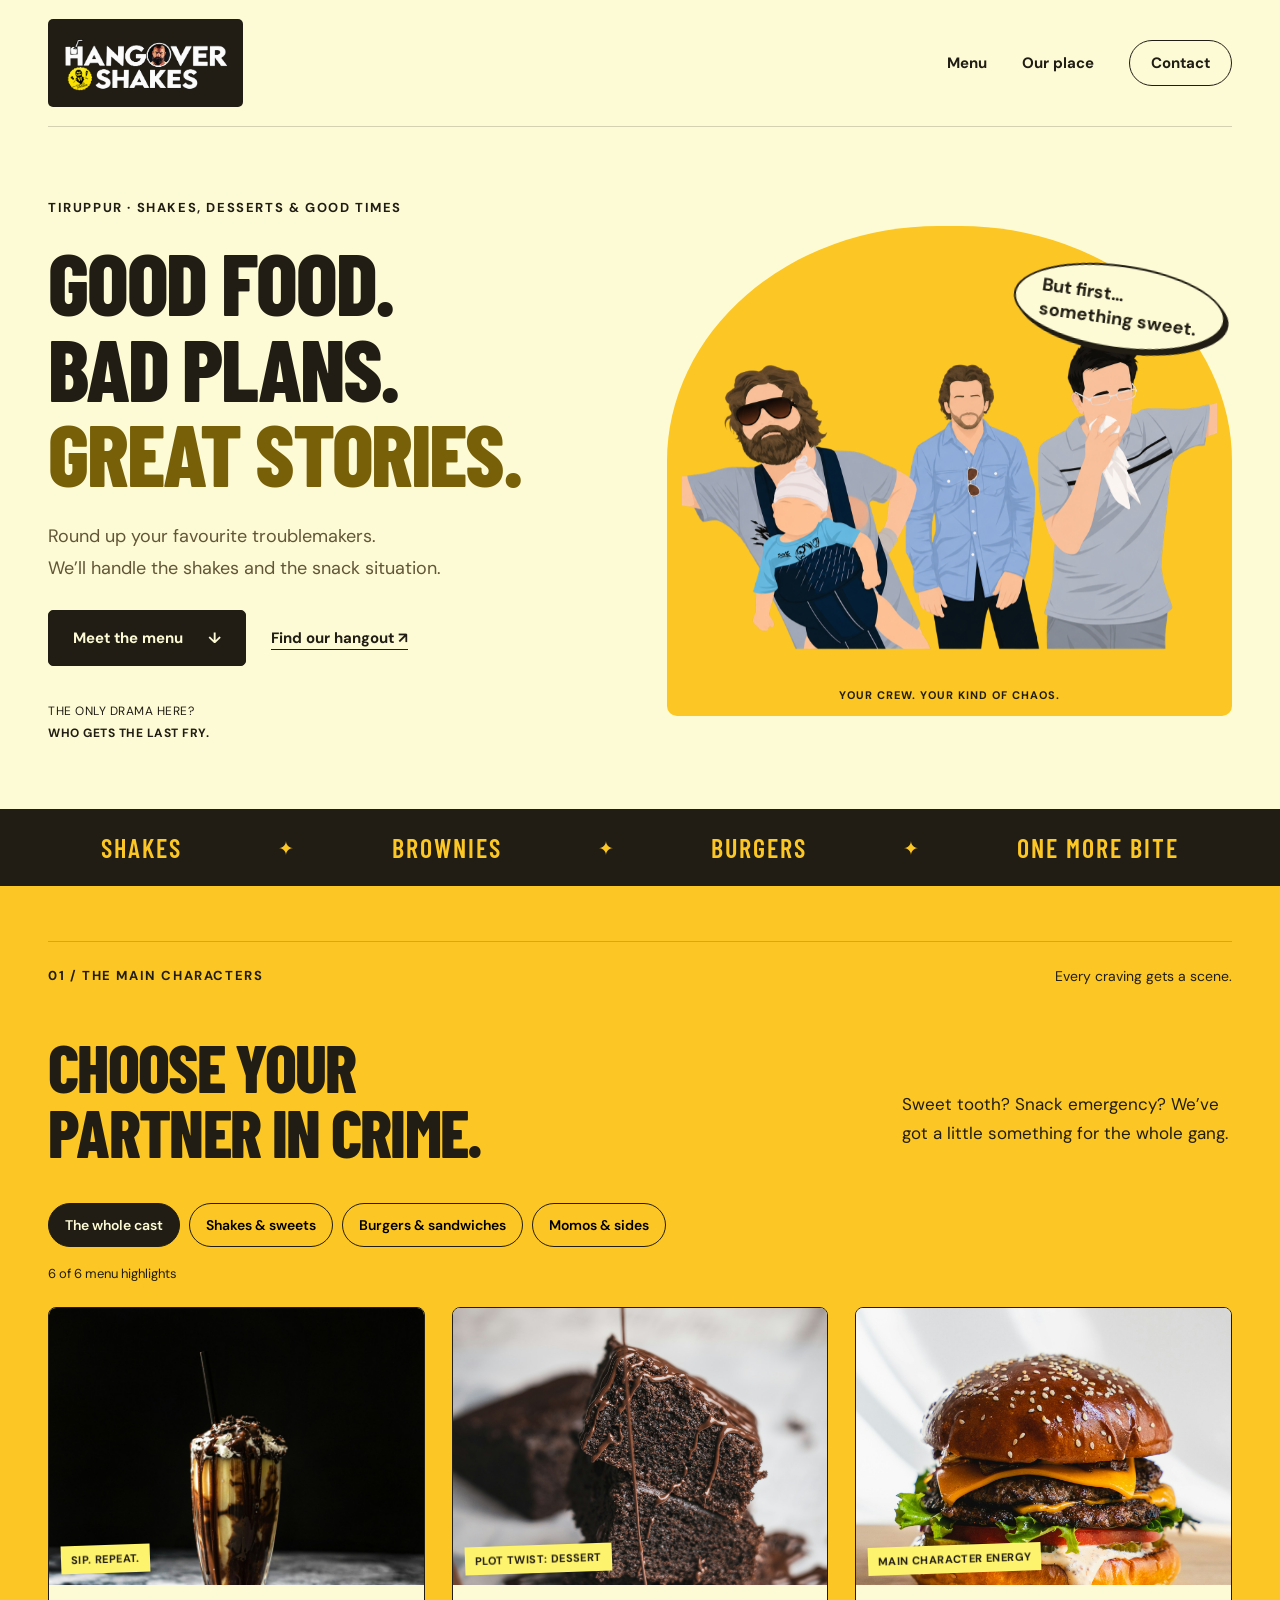
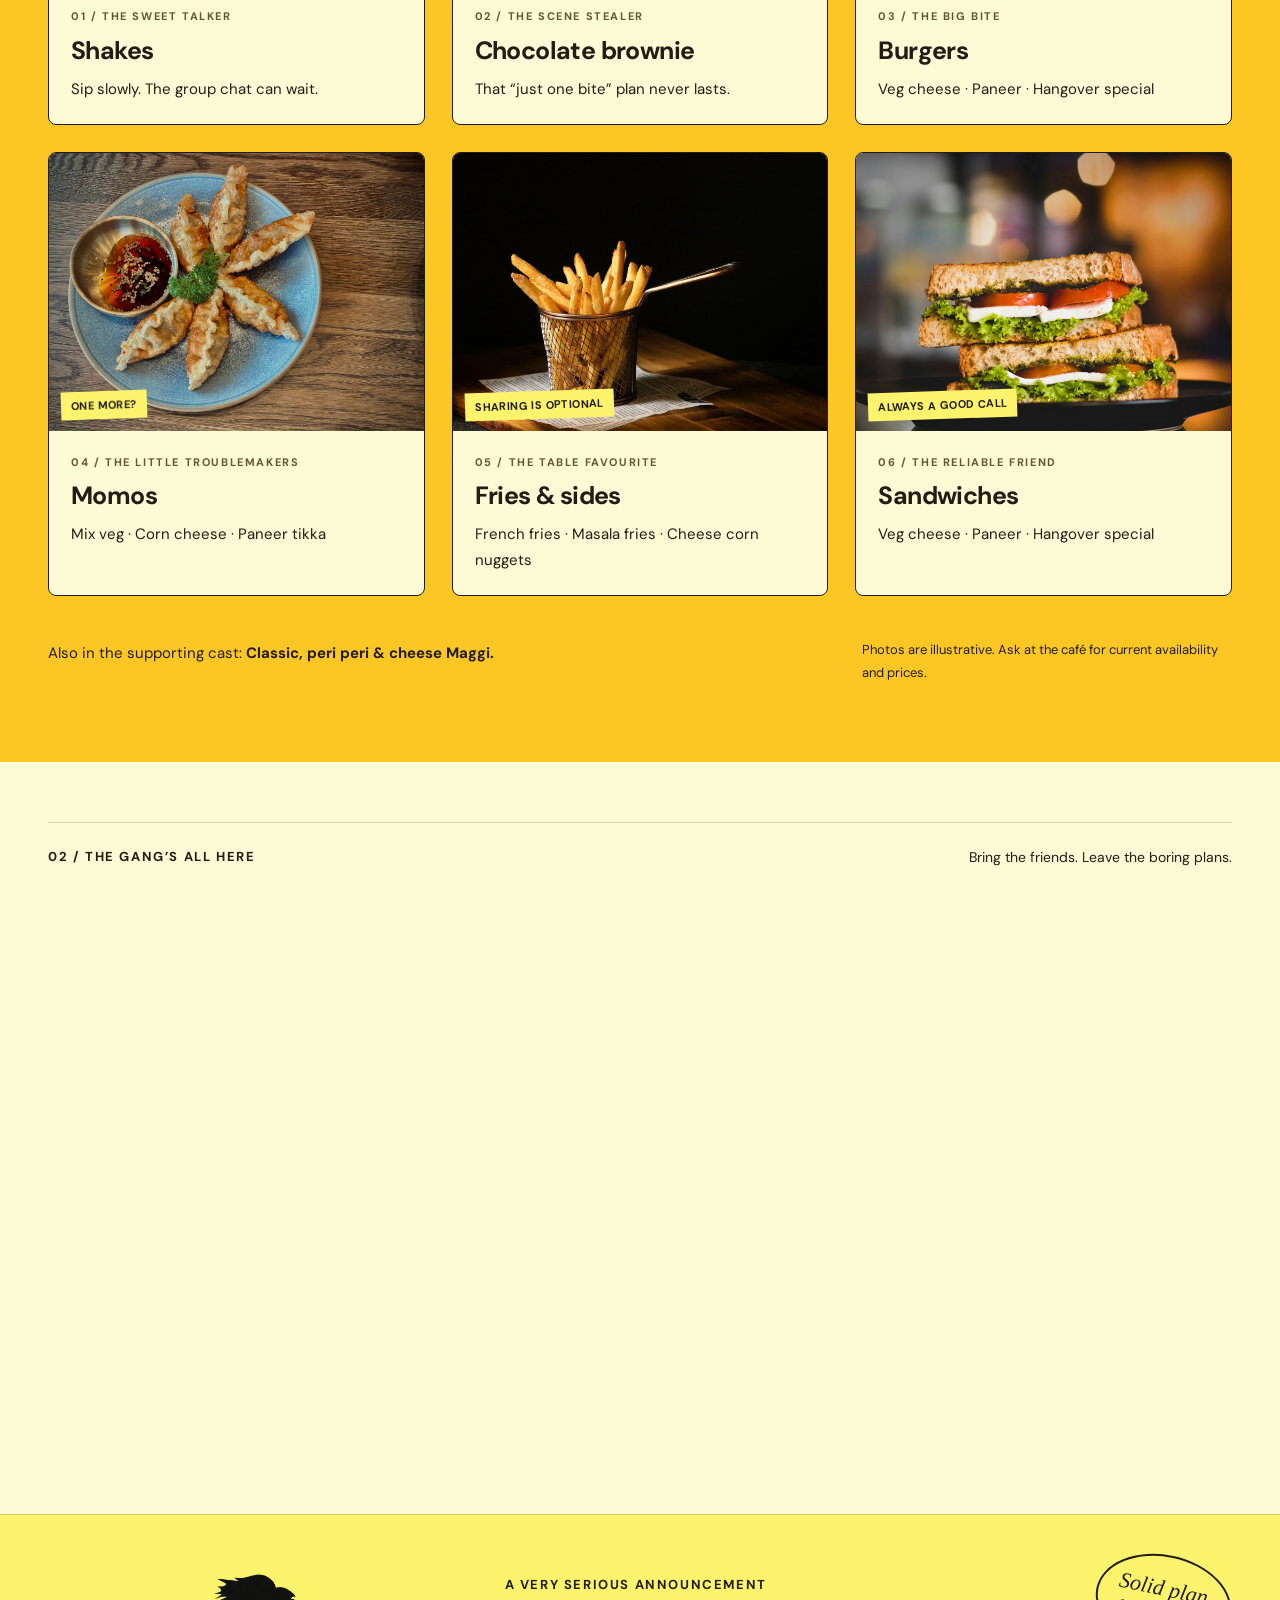
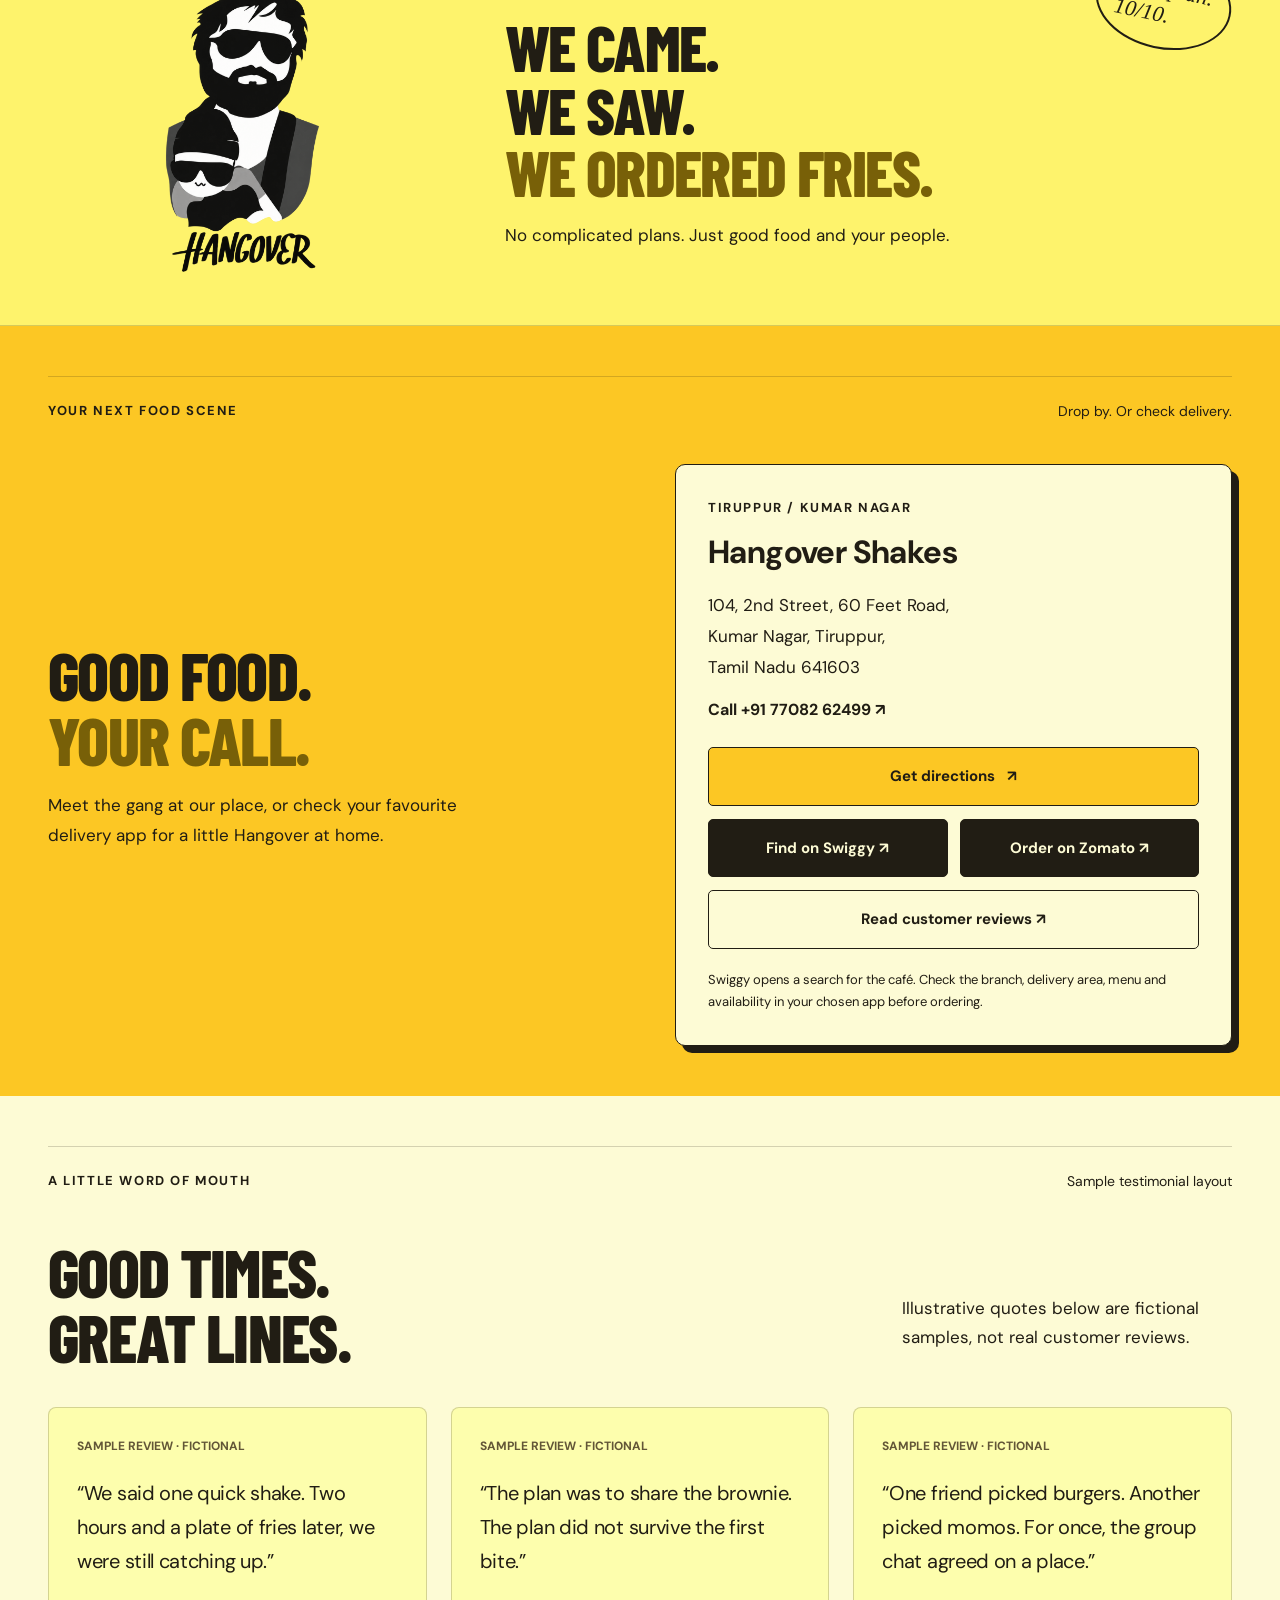
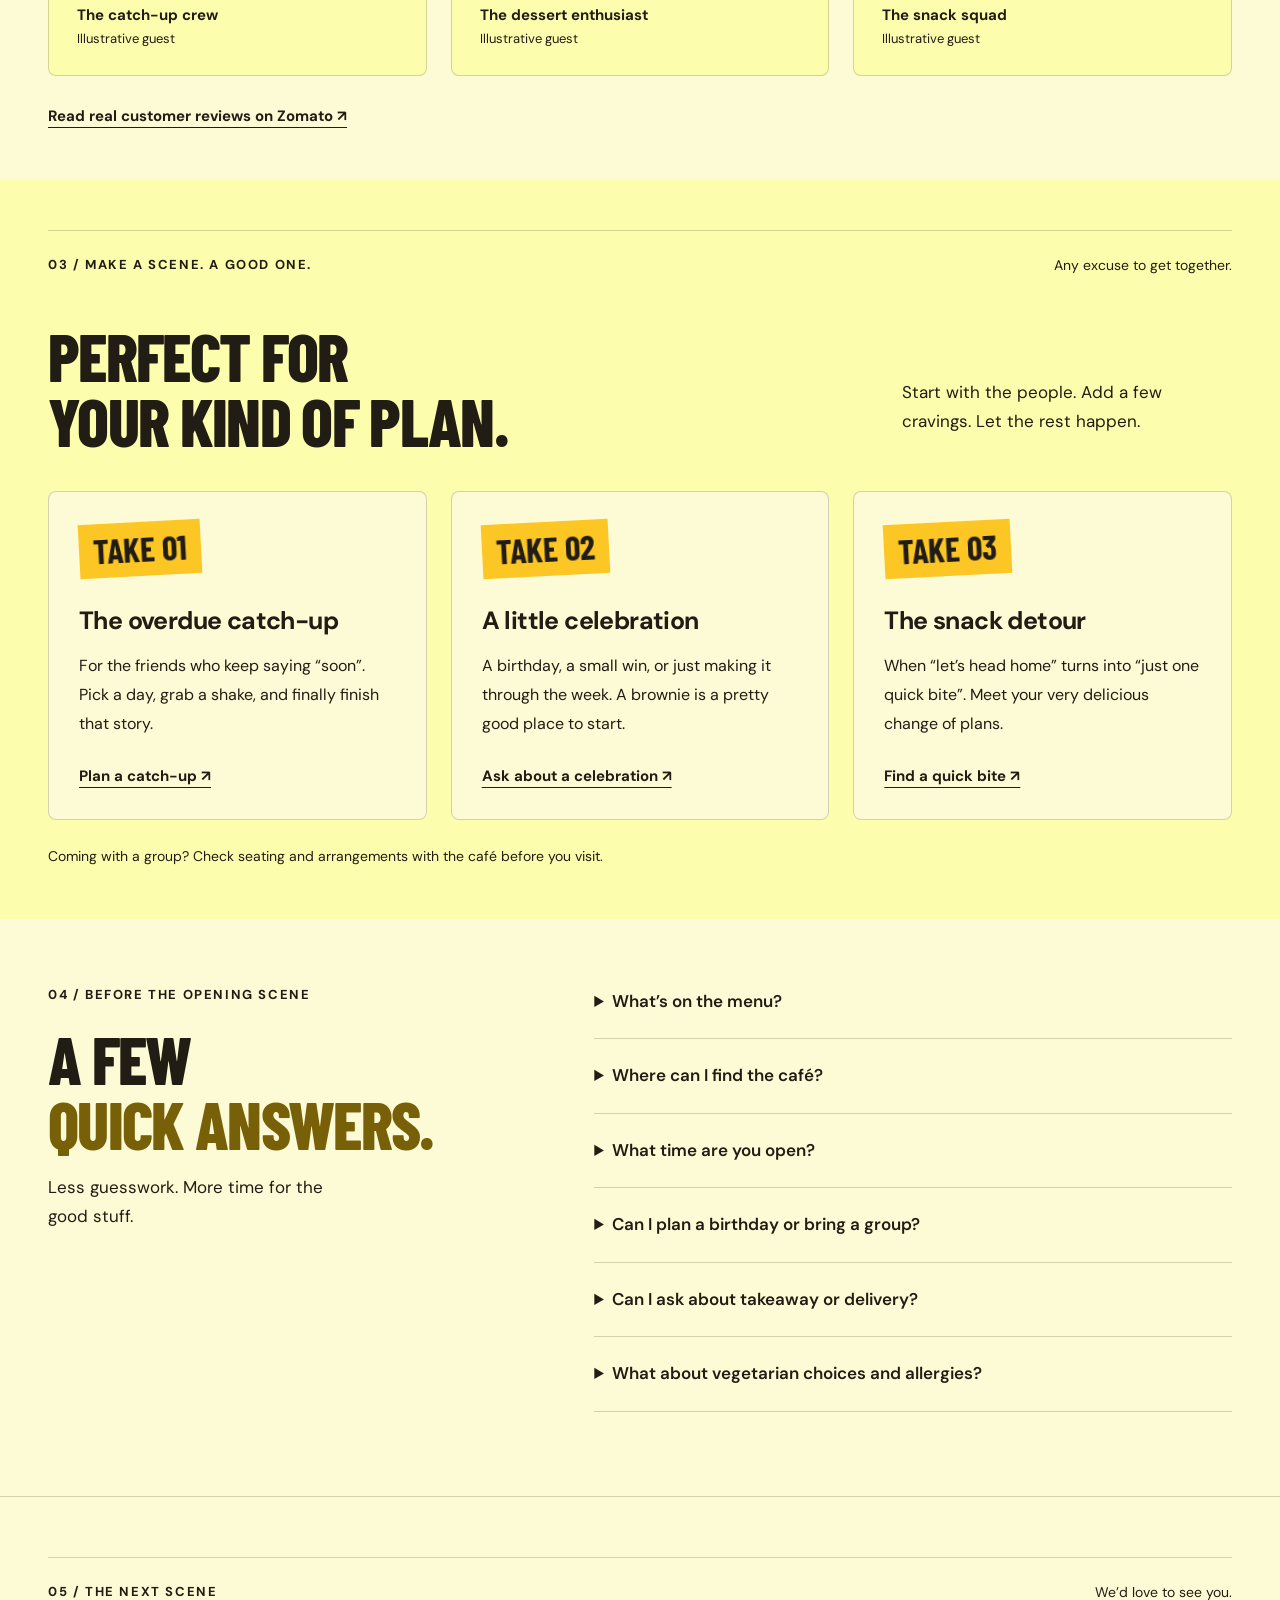
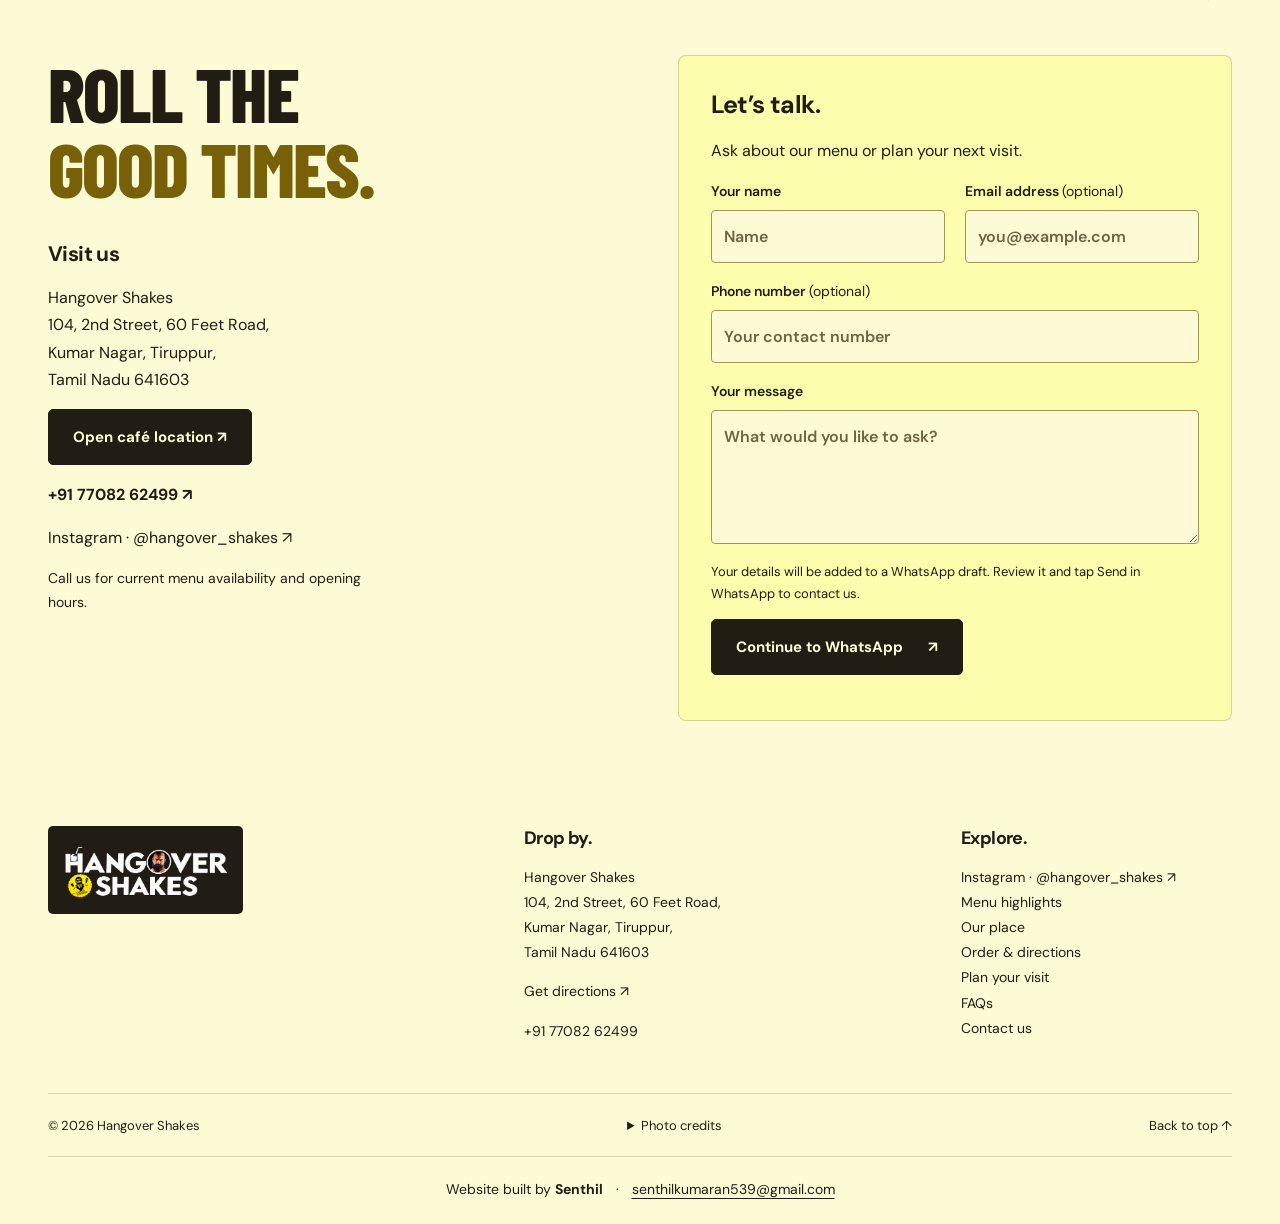
==== commit 28e2eaa2: "Restore previous Hangover Shakes website" ====
--- a/index.html
+++ b/index.html
@@ -1,100 +1,12 @@
-<!doctype html>
-<html lang="en">
-<head>
-<meta charset="UTF-8">
-<meta name="viewport" content="width=device-width,initial-scale=1,viewport-fit=cover">
-<title>Hangover Shakes · Tiruppur</title>
-<meta name="description" content="Hangover Shakes, Tiruppur — shakes, brownies, burgers, momos, fries and good times.">
-<meta name="theme-color" content="#08070b">
-<link rel="preconnect" href="https://fonts.googleapis.com">
-<link rel="preconnect" href="https://fonts.gstatic.com" crossorigin>
-<link href="https://fonts.googleapis.com/css2?family=Manrope:wght@400;500;600;700;800&family=Space+Grotesk:wght@500;600;700&display=swap" rel="stylesheet">
-<link rel="stylesheet" href="style.css">
-<script src="app.js" defer></script>
-</head>
-<body>
-<a class="skip" href="#main">Skip to content</a>
-<div class="ambient" aria-hidden="true"><i></i><i></i><i></i></div>
-<header class="site-header" id="site-header">
-  <a class="brand" href="#main"><img src="assets/logo.png" alt="Hangover Shakes"><span>Hangover Shakes</span></a>
-  <button class="nav-toggle" aria-controls="navigation" aria-expanded="false"><span></span><span></span></button>
-  <nav id="navigation" aria-label="Main navigation">
-    <a href="#menu">Menu</a><a href="#experience">Experience</a><a href="#visit">Visit</a><a href="#contact">Contact</a>
-  </nav>
-  <a class="nav-cta" href="#order">Order now <span>↗</span></a>
-</header>
-
-<main id="main">
-<section class="hero section-shell">
-  <div class="hero-grid">
-    <div class="hero-copy reveal">
-      <p class="kicker"><span></span> TIRUPPUR · SHAKES · DESSERTS · GOOD TIMES</p>
-      <h1>CHAOS TASTES<br><em>BETTER TOGETHER.</em></h1>
-      <p class="lead">Shakes, brownies, burgers and late-evening catch-ups made for your favourite people.</p>
-      <div class="actions"><a class="btn btn-primary magnetic" href="#menu">Explore the menu <b>↓</b></a><a class="btn btn-glass" href="#visit">Find the café <b>↗</b></a></div>
-      <div class="mini-proof"><span>✦ Fresh cravings</span><span>✦ Group-friendly</span><span>✦ Tiruppur favourite</span></div>
-    </div>
-    <div class="hero-visual reveal" data-tilt>
-      <div class="halo"></div>
-      <div class="visual-card glass"><img src="assets/crew.png" alt="Hangover Shakes illustrated crew"><div class="visual-caption"><small>THE CREW IS HERE</small><strong>Bring the people.<br>We’ll bring the cravings.</strong></div></div>
-      <div class="float-chip chip-one">SHAKES <b>01</b></div><div class="float-chip chip-two">BROWNIES <b>02</b></div>
-    </div>
-  </div>
-  <div class="scroll-cue">SCROLL TO ENTER THE HANGOVER <span>↓</span></div>
-</section>
-
-<section class="marquee" aria-hidden="true"><div>SHAKES ✦ BROWNIES ✦ BURGERS ✦ MOMOS ✦ FRIES ✦ MAGGI ✦ GOOD TIMES ✦ <span>SHAKES ✦ BROWNIES ✦ BURGERS ✦ MOMOS ✦ FRIES ✦ MAGGI ✦ GOOD TIMES ✦</span></div></section>
-
-<section id="menu" class="section-shell menu-section">
-  <div class="section-head reveal"><div><p class="kicker"><span></span> 01 / MENU HIGHLIGHTS</p><h2>Pick your<br><em>partner in crime.</em></h2></div><p>Sweet tooth, snack emergency, or full-on food mood — there’s a main character for every craving.</p></div>
-  <div class="menu-tools" hidden><div class="filters" role="group" aria-label="Filter menu"><button data-filter="all" aria-pressed="true">All</button><button data-filter="sweet">Sweet</button><button data-filter="bites">Bites</button><button data-filter="sides">Sides</button></div><p id="menu-count" aria-live="polite"></p></div>
-  <div class="bento-menu" id="menu-results">
-    <article class="food-card featured reveal" data-category="sweet"><img src="assets/hero.jpg" alt="Chocolate shake"><div class="food-overlay"><span>01 / THE SWEET TALKER</span><h3>Shakes</h3><p>Sip slowly. The group chat can wait.</p></div></article>
-    <article class="food-card reveal" data-category="sweet"><img src="assets/brownie.jpg" alt="Chocolate brownies"><div class="food-overlay"><span>02 / SCENE STEALER</span><h3>Brownies</h3><p>“Just one bite” never survives.</p></div></article>
-    <article class="food-card reveal" data-category="bites"><img src="assets/burger.jpg" alt="Burger"><div class="food-overlay"><span>03 / BIG BITE</span><h3>Burgers</h3><p>Veg cheese · Paneer · Special</p></div></article>
-    <article class="food-card reveal" data-category="sides"><img src="assets/momos.jpg" alt="Momos"><div class="food-overlay"><span>04 / TROUBLEMAKERS</span><h3>Momos</h3><p>Mix veg · Corn cheese · Paneer tikka</p></div></article>
-    <article class="food-card reveal" data-category="sides"><img src="assets/fries.jpg" alt="French fries"><div class="food-overlay"><span>05 / TABLE FAVOURITE</span><h3>Fries & sides</h3><p>Classic · Masala · Cheese corn nuggets</p></div></article>
-    <article class="food-card reveal" data-category="bites"><img src="assets/sandwich.jpg" alt="Sandwich"><div class="food-overlay"><span>06 / RELIABLE FRIEND</span><h3>Sandwiches</h3><p>Veg cheese · Paneer · Special</p></div></article>
-  </div>
-  <div class="menu-empty" hidden><h3>No matching cravings.</h3><button id="reset-menu" class="btn btn-glass">Show everything</button></div>
-  <p class="fine-print">Also in the supporting cast: Classic, peri peri & cheese Maggi. Photos are illustrative; ask the café for current availability and prices.</p>
-</section>
-
-<section id="experience" class="experience section-shell">
-  <div class="experience-stage reveal">
-    <div class="experience-copy"><p class="kicker"><span></span> 02 / THE HANGOUT</p><h2>LESS “WHAT’S<br>THE PLAN?”<br><em>MORE “I’M HERE.”</em></h2><p>A brownie shared across the table. A shake that becomes a long catch-up. One friend ordering another round of fries.</p><a class="text-link" href="#visit">Make it a Hangover day <span>↗</span></a></div>
-    <div class="portrait-wrap" data-tilt><img src="assets/portraits.png" alt="Hangover Shakes illustrated portraits"><span class="sticker">GOOD FOOD.<br>QUESTIONABLE PLANS.</span></div>
-  </div>
-</section>
-
-<section id="order" class="order section-shell">
-  <div class="order-panel glass reveal">
-    <div><p class="kicker"><span></span> ORDER YOUR WAY</p><h2>Good food.<br><em>Your call.</em></h2><p>Drop in with the gang or check your favourite delivery app.</p></div>
-    <div class="order-links"><a class="platform swiggy" href="https://www.swiggy.com/search?query=Hangover%20Shakes" target="_blank" rel="noopener">Swiggy <span>↗</span></a><a class="platform zomato" href="https://www.zomato.com/tiruppur/hangover-shakes-1-kumar-nagar/order" target="_blank" rel="noopener">Zomato <span>↗</span></a><a class="platform direction" href="https://share.google/GPVp1zzHVNbQ8o4Qu" target="_blank" rel="noopener">Directions <span>↗</span></a></div>
-  </div>
-</section>
-
-<section id="visit" class="visit section-shell">
-  <div class="visit-grid">
-    <div class="visit-copy reveal"><p class="kicker"><span></span> 03 / FIND US</p><h2>Your next<br><em>food scene.</em></h2><p>104, 2nd Street, 60 Feet Road,<br>Kumar Nagar, Tiruppur,<br>Tamil Nadu 641603</p><a class="phone" href="tel:+917708262499">+91 77082 62499 <span>↗</span></a></div>
-    <div class="visit-card glass reveal"><div class="map-orb"><span>11.10° N<br>77.34° E</span></div><p>HANGOVER SHAKES · KUMAR NAGAR</p><a class="btn btn-primary" href="https://share.google/GPVp1zzHVNbQ8o4Qu" target="_blank" rel="noopener">Open directions <b>↗</b></a><a class="text-link" href="https://www.instagram.com/hangover_shakes?stkn=MTVwYmhrZTEzbXRmMg%3D%3D" target="_blank" rel="noopener">Instagram @hangover_shakes ↗</a></div>
-  </div>
-</section>
-
-<section id="testimonials" class="section-shell testimonials">
-  <div class="section-head reveal"><div><p class="kicker"><span></span> 04 / WORD OF MOUTH</p><h2>Good times.<br><em>Great lines.</em></h2></div><p>Illustrative sample quotes for layout only — not real customer reviews.</p></div>
-  <div class="quote-grid"><blockquote class="quote reveal"><span>“</span>We said one quick shake. Two hours and a plate of fries later, we were still catching up.<footer>— Sample review · Fictional</footer></blockquote><blockquote class="quote reveal"><span>“</span>The plan was to share the brownie. The plan did not survive the first bite.<footer>— Sample review · Fictional</footer></blockquote><blockquote class="quote reveal"><span>“</span>For once, the group chat agreed on a place.<footer>— Sample review · Fictional</footer></blockquote></div>
-  <a class="text-link" href="https://www.zomato.com/tiruppur/hangover-shakes-1-kumar-nagar/reviews" target="_blank" rel="noopener">Read real customer reviews on Zomato ↗</a>
-</section>
-
-<section class="faq section-shell"><div class="faq-grid"><div class="reveal"><p class="kicker"><span></span> 05 / QUICK ANSWERS</p><h2>Before the<br><em>opening scene.</em></h2></div><div class="faq-list reveal"><details><summary>What’s on the menu?<i>+</i></summary><p>Shakes, brownies, burgers, sandwiches, momos, fries and Maggi specials. Ask the café for current availability and prices.</p></details><details><summary>Where are you located?<i>+</i></summary><p>104, 2nd Street, 60 Feet Road, Kumar Nagar, Tiruppur, Tamil Nadu 641603.</p></details><details><summary>What time are you open?<i>+</i></summary><p>Call <a href="tel:+917708262499">+91 77082 62499</a> for current opening hours.</p></details><details><summary>Can I bring a group or plan a birthday?<i>+</i></summary><p>Yes — send the café your preferred date, time and group size to check seating and possible arrangements.</p></details></div></div></section>
-
-<section id="contact" class="contact section-shell">
-  <div class="contact-panel reveal"><div><p class="kicker"><span></span> 06 / SAY HELLO</p><h2>Got a plan?<br><em>Make it happen.</em></h2><p>Send an enquiry and we’ll prepare it as a WhatsApp message to the café.</p></div>
-  <form id="contact-form"><div class="field"><input id="name" name="name" required placeholder=" "><label for="name">Your name</label></div><div class="form-row"><div class="field"><input id="email" type="email" name="email" placeholder=" "><label for="email">Email</label></div><div class="field"><input id="phone" name="phone" inputmode="tel" placeholder=" "><label for="phone">Phone</label></div></div><div class="field"><textarea id="message" name="message" rows="4" required placeholder=" "></textarea><label for="message">What’s the plan?</label></div><button class="btn btn-primary" type="submit">Send on WhatsApp <b>↗</b></button><p id="form-status" role="status"></p><a id="whatsapp-fallback" hidden target="_blank" rel="noopener">Open WhatsApp manually ↗</a></form></div>
-</section>
-</main>
-
-<footer class="footer"><div class="footer-top"><a class="brand footer-brand" href="#main"><img src="assets/logo.png" alt="Hangover Shakes"><span>Hangover Shakes</span></a><p>Good food. Bad plans. Great stories.</p></div><div class="footer-bottom"><span>© <span id="year"></span> Hangover Shakes</span><a href="https://www.instagram.com/hangover_shakes?stkn=MTVwYmhrZTEzbXRmMg%3D%3D" target="_blank" rel="noopener">Instagram ↗</a><span>Website built by <a href="mailto:senthilkumaran539@gmail.com">Senthil</a></span></div></footer>
-<div class="cursor-glow" aria-hidden="true"></div>
-</body></html>+<!doctype html><html lang="en"><head><meta charset="UTF-8"><meta name="viewport" content="width=device-width, initial-scale=1"><link rel="icon" type="image/svg+xml" href="data:image/svg+xml,%3Csvg xmlns='http://www.w3.org/2000/svg' viewBox='0 0 40 40'%3E%3Crect width='40' height='40' rx='10' fill='%23291C0E'/%3E%3Ctext x='20' y='29' text-anchor='middle' font-family='Georgia' font-size='29' font-weight='bold' fill='%23E1D4C2'%3EH%3C/text%3E%3C/svg%3E"><title>Hangover Shakes · Shakes, brownies & good company</title><meta name="description" content="Shakes, brownies and savoury bites at Hangover Shakes, Tiruppur. Explore menu highlights and plan your visit."><meta name="theme-color" content="#fcc724"><link rel="stylesheet" href="style.css"><script src="app.js" defer></script></head><body>
+<a class="skip" href="#main">Skip to content</a><header class="header wrap"><a href="#main" aria-label="Hangover Shakes home"><img class="logo" src="assets/logo.png" alt="Hangover Shakes" width="230" height="91"></a><button class="nav-toggle" aria-expanded="false" aria-controls="navigation">Menu <span aria-hidden="true">☰</span></button><nav id="navigation" aria-label="Main navigation"><a href="#menu">Menu</a><a href="#cafe">Our place</a><a href="#contact">Contact</a></nav></header>
+<main id="main"><section class="hero wrap"><div class="hero-copy"><p class="eyebrow">TIRUPPUR · SHAKES, DESSERTS & GOOD TIMES</p><h1>GOOD FOOD.<br>BAD PLANS.<br><em>GREAT STORIES.</em></h1><p class="intro">Round up your favourite troublemakers.<br>We’ll handle the shakes and the snack situation.</p><div class="hero-actions"><a class="button" href="#menu">Meet the menu <span aria-hidden="true">↓</span></a><a class="text-link" href="#contact">Find our hangout ↗</a></div><p class="hero-note">THE ONLY DRAMA HERE? <strong>WHO GETS THE LAST FRY.</strong></p></div><div class="hero-art"><span class="speech">But first…<br>something sweet.</span><img class="crew-art" src="assets/crew.png" alt="Hangover movie characters illustrated together with a baby" width="1200" height="900" fetchpriority="high"><span class="scene-tag">YOUR CREW. YOUR KIND OF CHAOS.</span></div></section><div class="ribbon"><span>SHAKES</span><b aria-hidden="true">✦</b><span>BROWNIES</span><b aria-hidden="true">✦</b><span>BURGERS</span><b aria-hidden="true">✦</b><span>ONE MORE BITE</span></div>
+<section id="menu" class="menu-section"><div class="wrap"><div class="section-top"><p class="eyebrow">01 / THE MAIN CHARACTERS</p><span>Every craving gets a scene.</span></div><div class="menu-heading"><h2>CHOOSE YOUR<br><em>PARTNER IN CRIME.</em></h2><p>Sweet tooth? Snack emergency? We’ve got a little something for the whole gang.</p></div><div class="menu-tools" hidden><div class="category-filters" role="group" aria-label="Filter menu"><button type="button" data-filter="all" aria-pressed="true">The whole cast</button><button type="button" data-filter="sweet" aria-pressed="false">Shakes & sweets</button><button type="button" data-filter="bites" aria-pressed="false">Burgers & sandwiches</button><button type="button" data-filter="sides" aria-pressed="false">Momos & sides</button></div><p id="menu-count" role="status" aria-live="polite"></p></div><div class="product-rail" id="menu-results" aria-label="Menu highlights"><article class="product reveal" data-category="sweet"><div class="product-image"><img src="assets/hero.jpg" alt="Illustrative chocolate shake with cream" width="800" height="600" loading="lazy"><span class="food-label">SIP. REPEAT.</span></div><div class="product-copy"><p class="eyebrow">01 / THE SWEET TALKER</p><h3>Shakes</h3><p>Sip slowly. The group chat can wait.</p></div></article><article class="product reveal" data-category="sweet"><div class="product-image"><img src="assets/brownie.jpg" alt="Illustrative chocolate brownies" width="800" height="600" loading="lazy"><span class="food-label">PLOT TWIST: DESSERT</span></div><div class="product-copy"><p class="eyebrow">02 / THE SCENE STEALER</p><h3>Chocolate brownie</h3><p>That “just one bite” plan never lasts.</p></div></article><article class="product reveal" data-category="bites"><div class="product-image"><img src="assets/burger.jpg" alt="Illustrative burger with lettuce and cheese" width="800" height="600" loading="lazy"><span class="food-label">MAIN CHARACTER ENERGY</span></div><div class="product-copy"><p class="eyebrow">03 / THE BIG BITE</p><h3>Burgers</h3><p>Veg cheese · Paneer · Hangover special</p></div></article><article class="product reveal" data-category="sides"><div class="product-image"><img src="assets/momos.jpg" alt="Illustrative dumplings" width="800" height="600" loading="lazy"><span class="food-label">ONE MORE?</span></div><div class="product-copy"><p class="eyebrow">04 / THE LITTLE TROUBLEMAKERS</p><h3>Momos</h3><p>Mix veg · Corn cheese · Paneer tikka</p></div></article><article class="product reveal" data-category="sides"><div class="product-image"><img src="assets/fries.jpg" alt="Illustrative golden French fries" width="800" height="600" loading="lazy"><span class="food-label">SHARING IS OPTIONAL</span></div><div class="product-copy"><p class="eyebrow">05 / THE TABLE FAVOURITE</p><h3>Fries & sides</h3><p>French fries · Masala fries · Cheese corn nuggets</p></div></article><article class="product reveal" data-category="bites"><div class="product-image"><img src="assets/sandwich.jpg" alt="Illustrative cheese and vegetable sandwich" width="800" height="600" loading="lazy"><span class="food-label">ALWAYS A GOOD CALL</span></div><div class="product-copy"><p class="eyebrow">06 / THE RELIABLE FRIEND</p><h3>Sandwiches</h3><p>Veg cheese · Paneer · Hangover special</p></div></article></div><div class="menu-empty" hidden><h3>No matching cravings. Yet.</h3><p>Choose another category or bring back the whole cast.</p><button class="button" type="button" id="reset-menu">Show all menu items</button></div><div class="menu-bottom"><p>Also in the supporting cast: <strong>Classic, peri peri & cheese Maggi.</strong></p><p class="menu-note">Photos are illustrative. Ask at the café for current availability and prices.</p></div></div></section>
+<section id="cafe" class="cafe"><div class="wrap"><div class="section-top"><p class="eyebrow">02 / THE GANG’S ALL HERE</p><span>Bring the friends. Leave the boring plans.</span></div><div class="cafe-grid"><div class="portrait-stage reveal"><img src="assets/portraits.png" alt="Illustrated portraits of Alan, Mr Chow, Stu and Phil from The Hangover" loading="lazy" width="1000" height="1000"><span class="scene-tag">A PERFECTLY QUESTIONABLE PLAN.</span></div><div class="cafe-text reveal"><p class="eyebrow">THIS IS YOUR CUE</p><h2>LESS “WHAT’S<br>THE PLAN?”<br><em>MORE “I’M HERE.”</em></h2><p>A brownie shared across the table. A shake that turns into a long catch-up. That one friend ordering another round of fries.</p><p>Make it a Hangover Shakes kind of day.</p><a class="button" href="#contact">Get the gang together ↗</a></div></div></div></section>
+<section class="comic-break"><div class="wrap comic-inner"><img class="sticker" src="assets/alan.png" alt="Playful illustration of Alan carrying a baby, both wearing sunglasses" loading="lazy" width="500" height="600"><div><p class="eyebrow">A VERY SERIOUS ANNOUNCEMENT</p><h2>WE CAME.<br>WE SAW.<br><em>WE ORDERED FRIES.</em></h2><p>No complicated plans. Just good food and your people.</p></div><span class="comic-note" aria-hidden="true">Solid plan.<br>10/10.</span></div></section>
+<section id="order" class="order-section"><div class="wrap"><div class="section-top"><p class="eyebrow">YOUR NEXT FOOD SCENE</p><span>Drop by. Or check delivery.</span></div><div class="order-grid"><div class="order-copy"><h2>GOOD FOOD.<br><em>YOUR CALL.</em></h2><p>Meet the gang at our place, or check your favourite delivery app for a little Hangover at home.</p></div><article class="location-card"><div class="location-heading"><span class="eyebrow">TIRUPPUR / KUMAR NAGAR</span><h3>Hangover Shakes</h3><p>104, 2nd Street, 60 Feet Road,<br>Kumar Nagar, Tiruppur,<br>Tamil Nadu 641603</p><a class="phone-link" href="tel:+917708262499">Call +91 77082 62499 ↗</a></div><div class="order-actions"><a class="button direction-button" href="https://share.google/GPVp1zzHVNbQ8o4Qu" target="_blank" rel="noopener noreferrer">Get directions <span aria-hidden="true">↗</span></a><div class="delivery-buttons"><a class="button" href="https://www.swiggy.com/search?query=Hangover%20Shakes" target="_blank" rel="noopener noreferrer">Find on Swiggy ↗</a><a class="button" href="https://www.zomato.com/tiruppur/hangover-shakes-1-kumar-nagar/order" target="_blank" rel="noopener noreferrer">Order on Zomato ↗</a></div><a class="button reviews-button" href="https://www.zomato.com/tiruppur/hangover-shakes-1-kumar-nagar/reviews" target="_blank" rel="noopener noreferrer">Read customer reviews ↗</a></div><p class="delivery-note">Swiggy opens a search for the café. Check the branch, delivery area, menu and availability in your chosen app before ordering.</p></article></div></div></section>
+<section id="testimonials" class="testimonials-section"><div class="wrap"><div class="section-top"><p class="eyebrow">A LITTLE WORD OF MOUTH</p><span>Sample testimonial layout</span></div><div class="menu-heading"><h2>GOOD TIMES.<br><em>GREAT LINES.</em></h2><p>Illustrative quotes below are fictional samples, not real customer reviews.</p></div><div class="testimonial-grid"><figure class="testimonial-card"><span class="sample-label">SAMPLE REVIEW · FICTIONAL</span><blockquote>“We said one quick shake. Two hours and a plate of fries later, we were still catching up.”</blockquote><figcaption>The catch-up crew <span>Illustrative guest</span></figcaption></figure><figure class="testimonial-card"><span class="sample-label">SAMPLE REVIEW · FICTIONAL</span><blockquote>“The plan was to share the brownie. The plan did not survive the first bite.”</blockquote><figcaption>The dessert enthusiast <span>Illustrative guest</span></figcaption></figure><figure class="testimonial-card"><span class="sample-label">SAMPLE REVIEW · FICTIONAL</span><blockquote>“One friend picked burgers. Another picked momos. For once, the group chat agreed on a place.”</blockquote><figcaption>The snack squad <span>Illustrative guest</span></figcaption></figure></div><a class="text-link real-reviews" href="https://www.zomato.com/tiruppur/hangover-shakes-1-kumar-nagar/reviews" target="_blank" rel="noopener noreferrer">Read real customer reviews on Zomato ↗</a></div></section>
+<section id="plans" class="plans-section"><div class="wrap"><div class="section-top"><p class="eyebrow">03 / MAKE A SCENE. A GOOD ONE.</p><span>Any excuse to get together.</span></div><div class="menu-heading"><h2>PERFECT FOR<br><em>YOUR KIND OF PLAN.</em></h2><p>Start with the people. Add a few cravings. Let the rest happen.</p></div><div class="plans-grid"><article class="plan-card reveal"><span class="plan-number">TAKE 01</span><h3>The overdue catch-up</h3><p>For the friends who keep saying “soon”. Pick a day, grab a shake, and finally finish that story.</p><a class="text-link" href="#contact" data-enquiry="Hi! We’re planning a catch-up. Could you share your opening hours and seating availability?">Plan a catch-up ↗</a></article><article class="plan-card reveal"><span class="plan-number">TAKE 02</span><h3>A little celebration</h3><p>A birthday, a small win, or just making it through the week. A brownie is a pretty good place to start.</p><a class="text-link" href="#contact" data-enquiry="Hi! I’d like to plan a small celebration. Could you let me know what is possible and whether seating is available?">Ask about a celebration ↗</a></article><article class="plan-card reveal"><span class="plan-number">TAKE 03</span><h3>The snack detour</h3><p>When “let’s head home” turns into “just one quick bite”. Meet your very delicious change of plans.</p><a class="text-link" href="#menu">Find a quick bite ↗</a></article></div><p class="plans-note">Coming with a group? Check seating and arrangements with the café before you visit.</p></div></section>
+<section id="faq" class="faq-section"><div class="wrap faq-grid"><div><p class="eyebrow">04 / BEFORE THE OPENING SCENE</p><h2>A FEW<br><em>QUICK ANSWERS.</em></h2><p class="faq-intro">Less guesswork. More time for the good stuff.</p></div><div class="faq-list"><details><summary>What’s on the menu?</summary><p>Explore shakes, chocolate brownies, burgers, sandwiches, momos, fries and Maggi specials. The menu above shows selected highlights; ask the café for today’s availability and prices.</p></details><details><summary>Where can I find the café?</summary><p>Visit Hangover Shakes at 104, 2nd Street, 60 Feet Road, Kumar Nagar, Tiruppur. <a href="https://share.google/GPVp1zzHVNbQ8o4Qu" target="_blank" rel="noopener noreferrer">Open the café’s Google location for directions ↗</a></p></details><details><summary>What time are you open?</summary><p>For current opening hours, <a href="tel:+917708262499">call +91 77082 62499</a> before you visit.</p></details><details><summary>Can I plan a birthday or bring a group?</summary><p>Send the café your preferred date, time and group size to ask about seating and possible arrangements. An enquiry does not confirm a reservation.</p><a class="text-link" href="#contact" data-enquiry="Hi! I’m planning a group visit. Date: [add date]. Time: [add time]. Number of people: [add group size]. Could you confirm seating and any arrangements?">Prepare a group enquiry ↗</a></details><details><summary>Can I ask about takeaway or delivery?</summary><p>Yes—contact the café to check whether takeaway or delivery is available for your order and location. This website does not take orders or payments.</p></details><details><summary>What about vegetarian choices and allergies?</summary><p>The menu includes options such as veg cheese burgers, paneer sandwiches and mix veg momos. For allergies or dietary requirements, ask the café about ingredients and preparation before ordering.</p></details></div></div></section>
+<section id="contact" class="contact"><div class="wrap"><div class="section-top"><p class="eyebrow">05 / THE NEXT SCENE</p><span>We’d love to see you.</span></div><div class="contact-grid"><div><h2>ROLL THE<br><em>GOOD TIMES.</em></h2><div class="contact-details"><h3>Visit us</h3><p>Hangover Shakes<br>104, 2nd Street, 60 Feet Road,<br>Kumar Nagar, Tiruppur,<br>Tamil Nadu 641603</p><a class="button dark" href="https://share.google/GPVp1zzHVNbQ8o4Qu" target="_blank" rel="noopener noreferrer">Open café location ↗</a><p><a class="phone-link" href="tel:+917708262499">+91 77082 62499 ↗</a></p><p class="instagram-link"><a href="https://www.instagram.com/hangover_shakes/" target="_blank" rel="noopener noreferrer" aria-label="Hangover Shakes on Instagram">Instagram · @hangover_shakes ↗</a></p><p class="contact-note">Call us for current menu availability and opening hours.</p></div></div><form id="contact-form"><h3>Let’s talk.</h3><p class="form-intro">Ask about our menu or plan your next visit.</p><div class="form-row"><label>Your name<input name="name" autocomplete="name" placeholder="Name" required maxlength="100"></label><label>Email address <span>(optional)</span><input name="email" type="email" autocomplete="email" placeholder="you@example.com" maxlength="200"></label></div><label>Phone number <span>(optional)</span><input name="phone" type="tel" autocomplete="tel" placeholder="Your contact number" maxlength="30"></label><label>Your message<textarea name="message" rows="4" placeholder="What would you like to ask?" required maxlength="2000"></textarea></label><p class="form-note">Your details will be added to a WhatsApp draft. Review it and tap Send in WhatsApp to contact us.</p><button type="submit" class="button dark">Continue to WhatsApp <span aria-hidden="true">↗</span></button><p id="form-status" role="status" aria-live="polite"></p><a id="whatsapp-fallback" class="text-link" hidden target="_blank" rel="noopener noreferrer">Open your WhatsApp draft ↗</a><noscript><p>Enable JavaScript to prepare a draft, or <a href="tel:+917708262499">call us</a>.</p></noscript></form></div></div></section></main>
+<footer class="wrap"><div class="footer-top"><a href="#main"><img class="logo" src="assets/logo.png" alt="Hangover Shakes" width="230" height="91" loading="lazy"></a><div><h3>Drop by.</h3><p>Hangover Shakes<br>104, 2nd Street, 60 Feet Road,<br>Kumar Nagar, Tiruppur,<br>Tamil Nadu 641603</p><a href="https://share.google/GPVp1zzHVNbQ8o4Qu" target="_blank" rel="noopener noreferrer">Get directions ↗</a><p><a href="tel:+917708262499">+91 77082 62499</a></p></div><div><h3>Explore.</h3><a href="https://www.instagram.com/hangover_shakes/" target="_blank" rel="noopener noreferrer" aria-label="Hangover Shakes on Instagram">Instagram · @hangover_shakes ↗</a><a href="#menu">Menu highlights</a><a href="#cafe">Our place</a><a href="#order">Order & directions</a><a href="#plans">Plan your visit</a><a href="#faq">FAQs</a><a href="#contact">Contact us</a></div></div><div class="footer-bottom"><p>© <span id="year">2026</span> Hangover Shakes</p><details class="credits"><summary>Photo credits</summary><p>Illustrative stock photography. <a href="https://unsplash.com/photos/a-dessert-in-a-glass-bowl-with-chocolate-nuts-and-whipped-cream-IJ92xW7_ZrM">Shake: Alina Parache / Unsplash</a></p><p><a href="https://unsplash.com/photos/2UeBOL7UD34">Brownie: Pushpak Dsilva</a> · <a href="https://unsplash.com/photos/MNHQqLNEvow">Burger: amirali mirhashemian</a> · <a href="https://unsplash.com/photos/ChXHveqrb28">Fries: Mitchell Luo</a> · <a href="https://unsplash.com/photos/mAQZ3X_8_l0">Sandwich: Eiliv Aceron</a> · <a href="https://unsplash.com/photos/BKHhTsvDnZw">Dumplings: Lara Bellens</a> / Unsplash</p></details><a href="#main">Back to top ↑</a></div><p class="builder-credit">Website built by <strong>Senthil</strong> <span aria-hidden="true">·</span> <a href="mailto:senthilkumaran539@gmail.com">senthilkumaran539@gmail.com</a></p></footer><nav class="mobile-quick" aria-label="Quick café actions"><a href="#menu">View menu</a><a href="tel:+917708262499">Call café</a><a href="https://share.google/GPVp1zzHVNbQ8o4Qu" target="_blank" rel="noopener noreferrer">Directions ↗</a></nav></body></html>
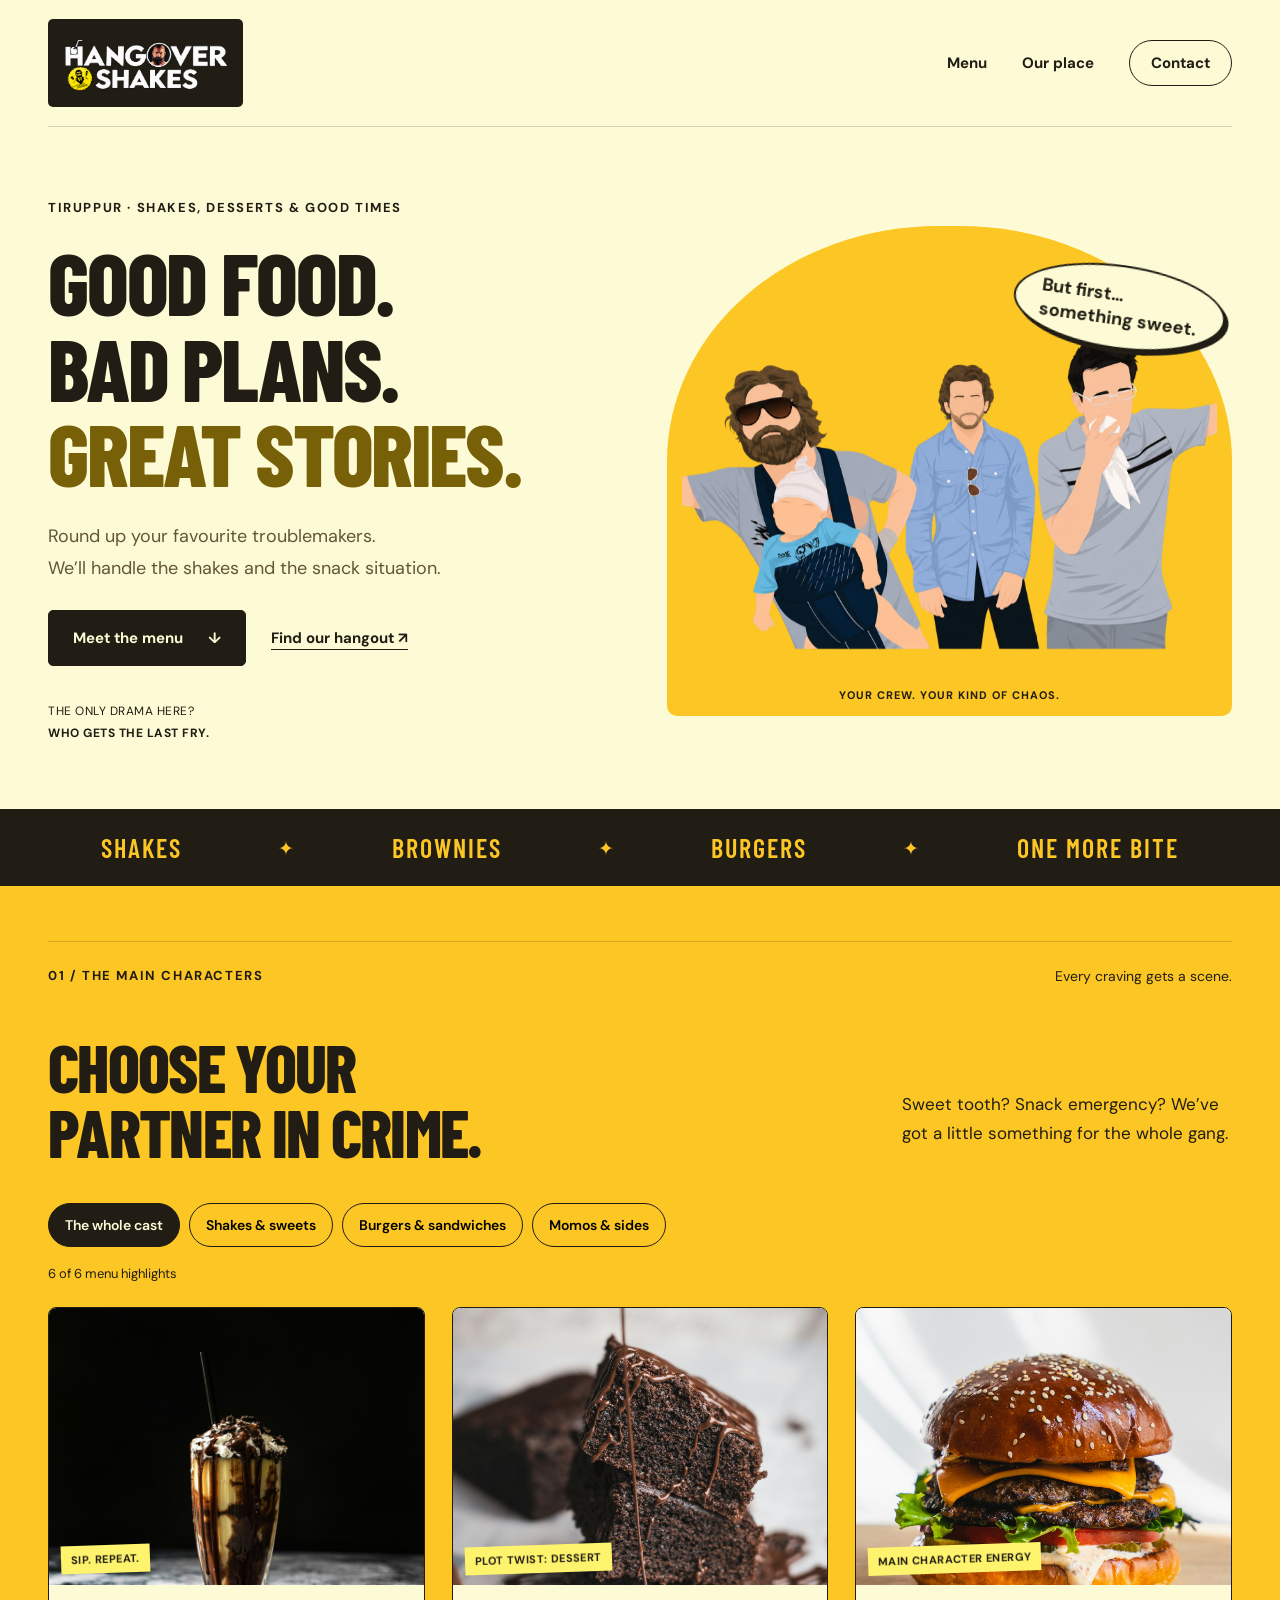
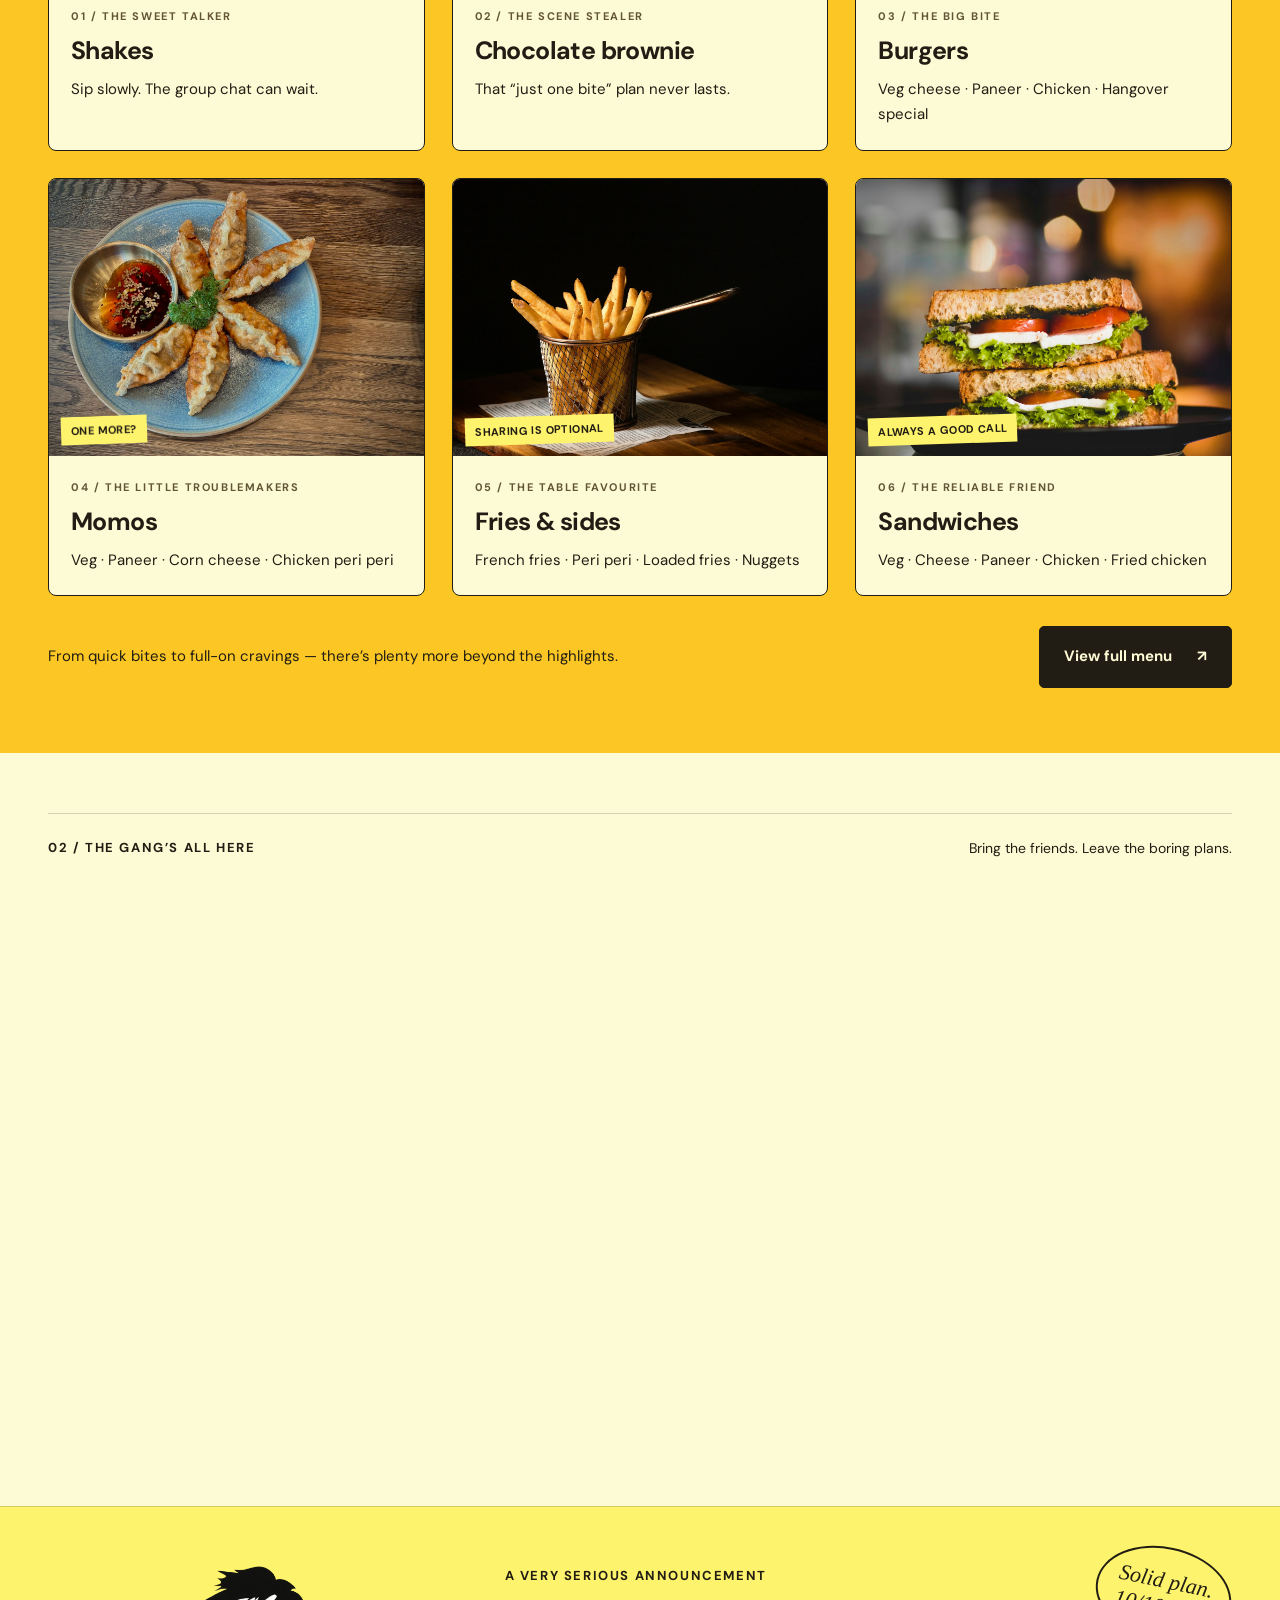
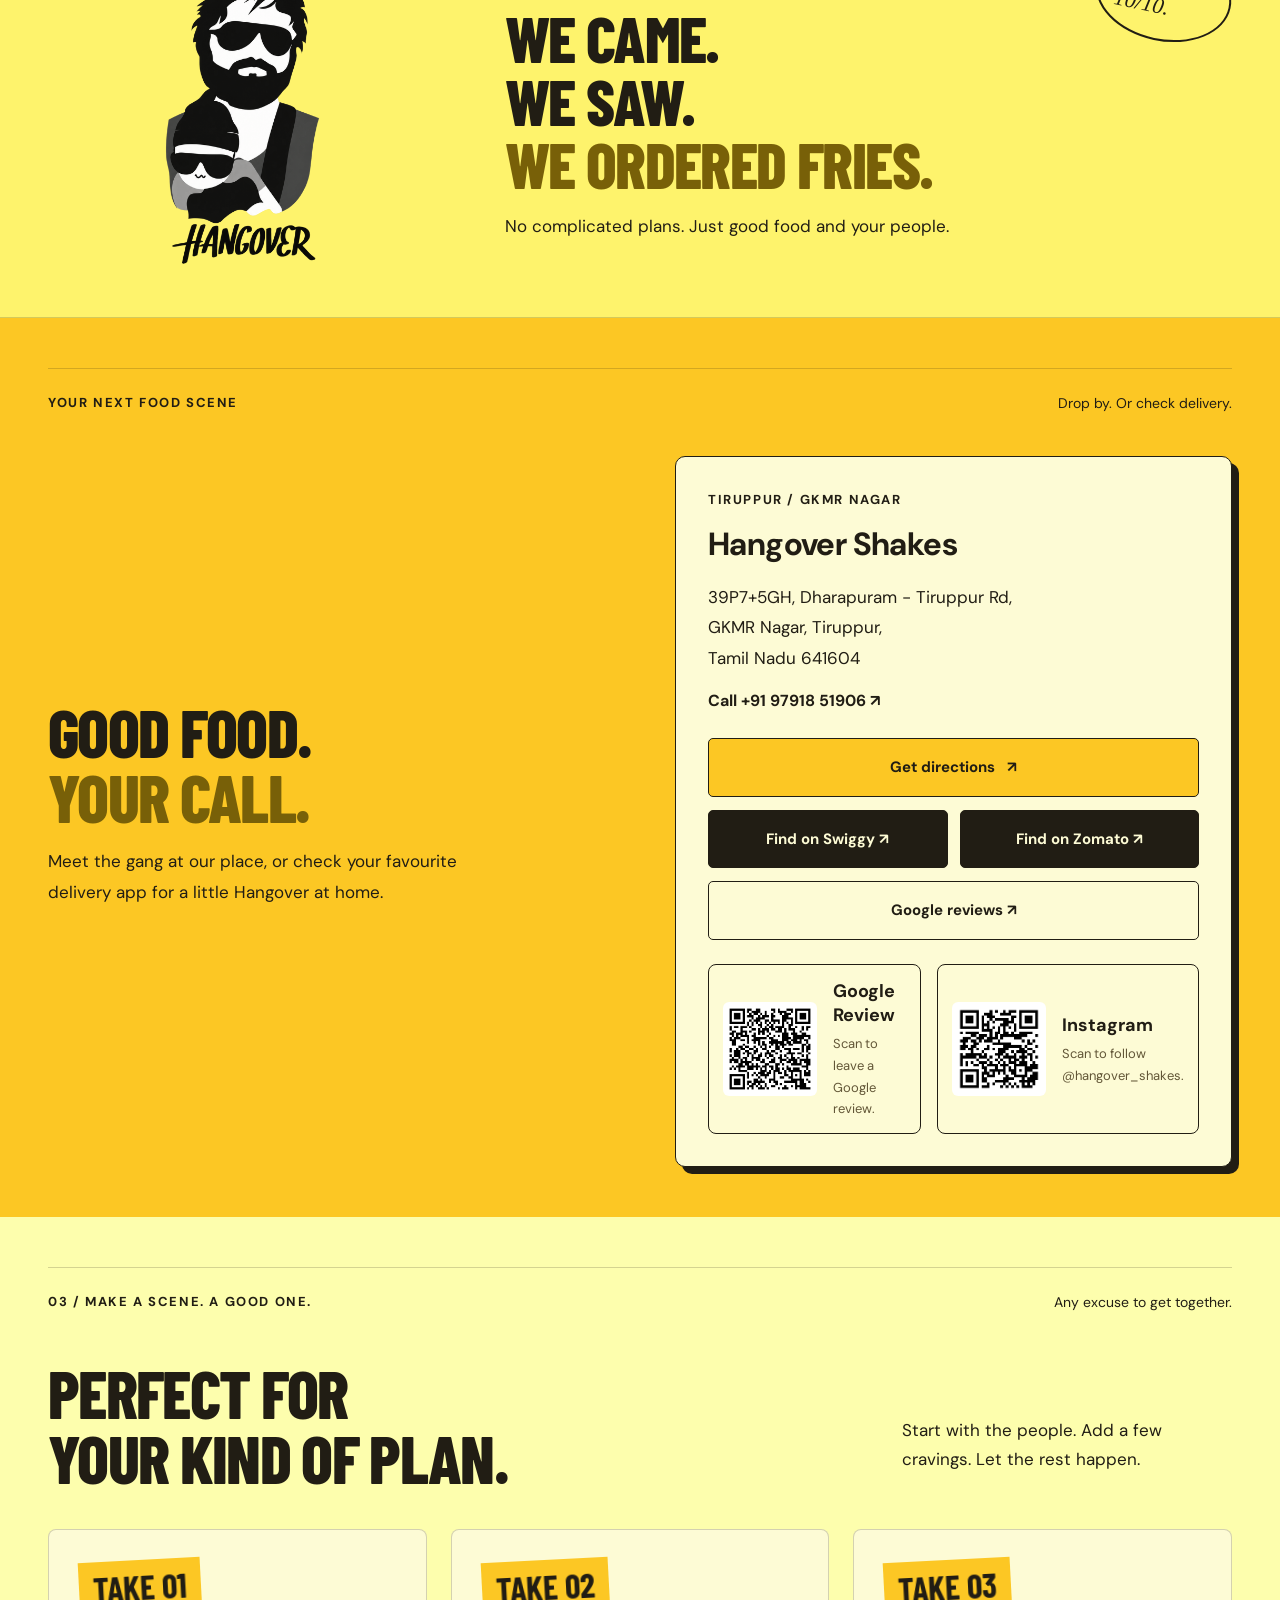
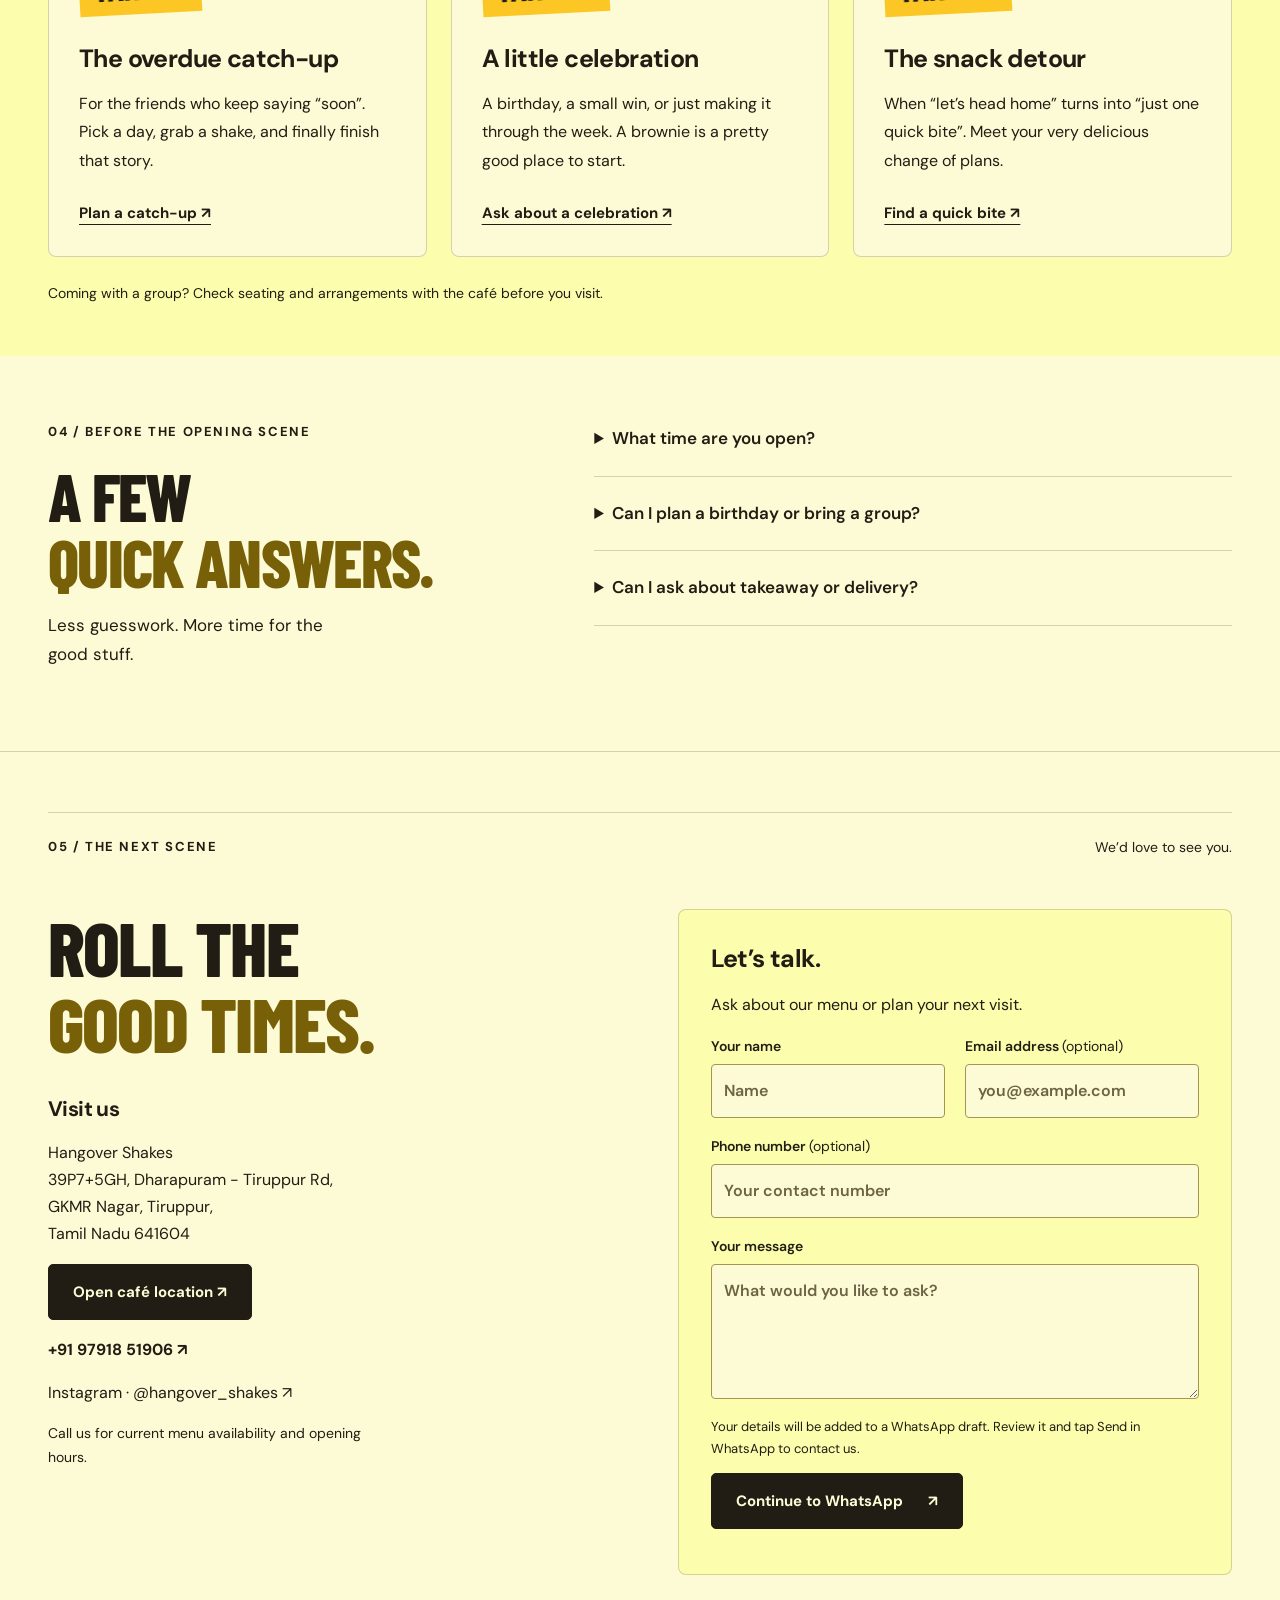
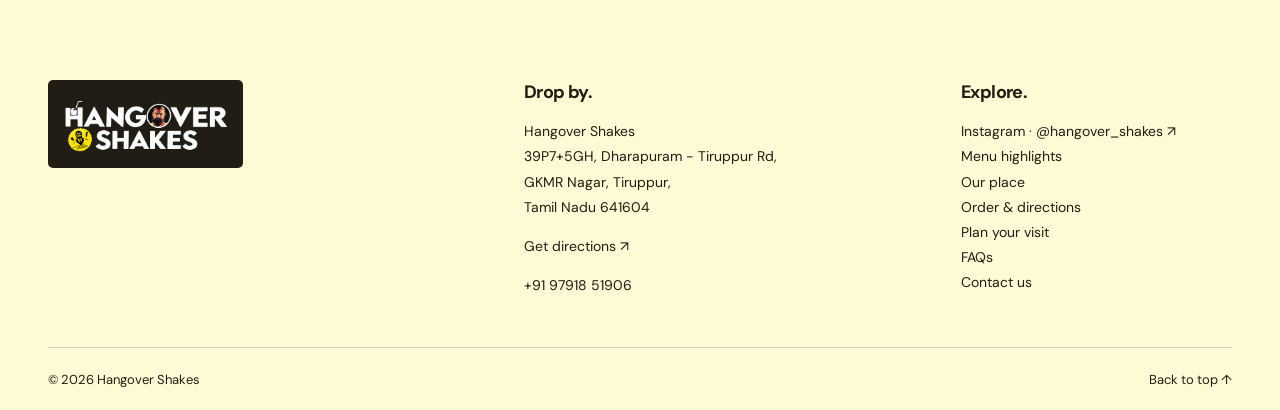
==== commit c77e7726: "Publish updated Hangover Shakes production website" ====
--- a/index.html
+++ b/index.html
@@ -1,12 +1,285 @@
-<!doctype html><html lang="en"><head><meta charset="UTF-8"><meta name="viewport" content="width=device-width, initial-scale=1"><link rel="icon" type="image/svg+xml" href="data:image/svg+xml,%3Csvg xmlns='http://www.w3.org/2000/svg' viewBox='0 0 40 40'%3E%3Crect width='40' height='40' rx='10' fill='%23291C0E'/%3E%3Ctext x='20' y='29' text-anchor='middle' font-family='Georgia' font-size='29' font-weight='bold' fill='%23E1D4C2'%3EH%3C/text%3E%3C/svg%3E"><title>Hangover Shakes · Shakes, brownies & good company</title><meta name="description" content="Shakes, brownies and savoury bites at Hangover Shakes, Tiruppur. Explore menu highlights and plan your visit."><meta name="theme-color" content="#fcc724"><link rel="stylesheet" href="style.css"><script src="app.js" defer></script></head><body>
-<a class="skip" href="#main">Skip to content</a><header class="header wrap"><a href="#main" aria-label="Hangover Shakes home"><img class="logo" src="assets/logo.png" alt="Hangover Shakes" width="230" height="91"></a><button class="nav-toggle" aria-expanded="false" aria-controls="navigation">Menu <span aria-hidden="true">☰</span></button><nav id="navigation" aria-label="Main navigation"><a href="#menu">Menu</a><a href="#cafe">Our place</a><a href="#contact">Contact</a></nav></header>
-<main id="main"><section class="hero wrap"><div class="hero-copy"><p class="eyebrow">TIRUPPUR · SHAKES, DESSERTS & GOOD TIMES</p><h1>GOOD FOOD.<br>BAD PLANS.<br><em>GREAT STORIES.</em></h1><p class="intro">Round up your favourite troublemakers.<br>We’ll handle the shakes and the snack situation.</p><div class="hero-actions"><a class="button" href="#menu">Meet the menu <span aria-hidden="true">↓</span></a><a class="text-link" href="#contact">Find our hangout ↗</a></div><p class="hero-note">THE ONLY DRAMA HERE? <strong>WHO GETS THE LAST FRY.</strong></p></div><div class="hero-art"><span class="speech">But first…<br>something sweet.</span><img class="crew-art" src="assets/crew.png" alt="Hangover movie characters illustrated together with a baby" width="1200" height="900" fetchpriority="high"><span class="scene-tag">YOUR CREW. YOUR KIND OF CHAOS.</span></div></section><div class="ribbon"><span>SHAKES</span><b aria-hidden="true">✦</b><span>BROWNIES</span><b aria-hidden="true">✦</b><span>BURGERS</span><b aria-hidden="true">✦</b><span>ONE MORE BITE</span></div>
-<section id="menu" class="menu-section"><div class="wrap"><div class="section-top"><p class="eyebrow">01 / THE MAIN CHARACTERS</p><span>Every craving gets a scene.</span></div><div class="menu-heading"><h2>CHOOSE YOUR<br><em>PARTNER IN CRIME.</em></h2><p>Sweet tooth? Snack emergency? We’ve got a little something for the whole gang.</p></div><div class="menu-tools" hidden><div class="category-filters" role="group" aria-label="Filter menu"><button type="button" data-filter="all" aria-pressed="true">The whole cast</button><button type="button" data-filter="sweet" aria-pressed="false">Shakes & sweets</button><button type="button" data-filter="bites" aria-pressed="false">Burgers & sandwiches</button><button type="button" data-filter="sides" aria-pressed="false">Momos & sides</button></div><p id="menu-count" role="status" aria-live="polite"></p></div><div class="product-rail" id="menu-results" aria-label="Menu highlights"><article class="product reveal" data-category="sweet"><div class="product-image"><img src="assets/hero.jpg" alt="Illustrative chocolate shake with cream" width="800" height="600" loading="lazy"><span class="food-label">SIP. REPEAT.</span></div><div class="product-copy"><p class="eyebrow">01 / THE SWEET TALKER</p><h3>Shakes</h3><p>Sip slowly. The group chat can wait.</p></div></article><article class="product reveal" data-category="sweet"><div class="product-image"><img src="assets/brownie.jpg" alt="Illustrative chocolate brownies" width="800" height="600" loading="lazy"><span class="food-label">PLOT TWIST: DESSERT</span></div><div class="product-copy"><p class="eyebrow">02 / THE SCENE STEALER</p><h3>Chocolate brownie</h3><p>That “just one bite” plan never lasts.</p></div></article><article class="product reveal" data-category="bites"><div class="product-image"><img src="assets/burger.jpg" alt="Illustrative burger with lettuce and cheese" width="800" height="600" loading="lazy"><span class="food-label">MAIN CHARACTER ENERGY</span></div><div class="product-copy"><p class="eyebrow">03 / THE BIG BITE</p><h3>Burgers</h3><p>Veg cheese · Paneer · Hangover special</p></div></article><article class="product reveal" data-category="sides"><div class="product-image"><img src="assets/momos.jpg" alt="Illustrative dumplings" width="800" height="600" loading="lazy"><span class="food-label">ONE MORE?</span></div><div class="product-copy"><p class="eyebrow">04 / THE LITTLE TROUBLEMAKERS</p><h3>Momos</h3><p>Mix veg · Corn cheese · Paneer tikka</p></div></article><article class="product reveal" data-category="sides"><div class="product-image"><img src="assets/fries.jpg" alt="Illustrative golden French fries" width="800" height="600" loading="lazy"><span class="food-label">SHARING IS OPTIONAL</span></div><div class="product-copy"><p class="eyebrow">05 / THE TABLE FAVOURITE</p><h3>Fries & sides</h3><p>French fries · Masala fries · Cheese corn nuggets</p></div></article><article class="product reveal" data-category="bites"><div class="product-image"><img src="assets/sandwich.jpg" alt="Illustrative cheese and vegetable sandwich" width="800" height="600" loading="lazy"><span class="food-label">ALWAYS A GOOD CALL</span></div><div class="product-copy"><p class="eyebrow">06 / THE RELIABLE FRIEND</p><h3>Sandwiches</h3><p>Veg cheese · Paneer · Hangover special</p></div></article></div><div class="menu-empty" hidden><h3>No matching cravings. Yet.</h3><p>Choose another category or bring back the whole cast.</p><button class="button" type="button" id="reset-menu">Show all menu items</button></div><div class="menu-bottom"><p>Also in the supporting cast: <strong>Classic, peri peri & cheese Maggi.</strong></p><p class="menu-note">Photos are illustrative. Ask at the café for current availability and prices.</p></div></div></section>
-<section id="cafe" class="cafe"><div class="wrap"><div class="section-top"><p class="eyebrow">02 / THE GANG’S ALL HERE</p><span>Bring the friends. Leave the boring plans.</span></div><div class="cafe-grid"><div class="portrait-stage reveal"><img src="assets/portraits.png" alt="Illustrated portraits of Alan, Mr Chow, Stu and Phil from The Hangover" loading="lazy" width="1000" height="1000"><span class="scene-tag">A PERFECTLY QUESTIONABLE PLAN.</span></div><div class="cafe-text reveal"><p class="eyebrow">THIS IS YOUR CUE</p><h2>LESS “WHAT’S<br>THE PLAN?”<br><em>MORE “I’M HERE.”</em></h2><p>A brownie shared across the table. A shake that turns into a long catch-up. That one friend ordering another round of fries.</p><p>Make it a Hangover Shakes kind of day.</p><a class="button" href="#contact">Get the gang together ↗</a></div></div></div></section>
-<section class="comic-break"><div class="wrap comic-inner"><img class="sticker" src="assets/alan.png" alt="Playful illustration of Alan carrying a baby, both wearing sunglasses" loading="lazy" width="500" height="600"><div><p class="eyebrow">A VERY SERIOUS ANNOUNCEMENT</p><h2>WE CAME.<br>WE SAW.<br><em>WE ORDERED FRIES.</em></h2><p>No complicated plans. Just good food and your people.</p></div><span class="comic-note" aria-hidden="true">Solid plan.<br>10/10.</span></div></section>
-<section id="order" class="order-section"><div class="wrap"><div class="section-top"><p class="eyebrow">YOUR NEXT FOOD SCENE</p><span>Drop by. Or check delivery.</span></div><div class="order-grid"><div class="order-copy"><h2>GOOD FOOD.<br><em>YOUR CALL.</em></h2><p>Meet the gang at our place, or check your favourite delivery app for a little Hangover at home.</p></div><article class="location-card"><div class="location-heading"><span class="eyebrow">TIRUPPUR / KUMAR NAGAR</span><h3>Hangover Shakes</h3><p>104, 2nd Street, 60 Feet Road,<br>Kumar Nagar, Tiruppur,<br>Tamil Nadu 641603</p><a class="phone-link" href="tel:+917708262499">Call +91 77082 62499 ↗</a></div><div class="order-actions"><a class="button direction-button" href="https://share.google/GPVp1zzHVNbQ8o4Qu" target="_blank" rel="noopener noreferrer">Get directions <span aria-hidden="true">↗</span></a><div class="delivery-buttons"><a class="button" href="https://www.swiggy.com/search?query=Hangover%20Shakes" target="_blank" rel="noopener noreferrer">Find on Swiggy ↗</a><a class="button" href="https://www.zomato.com/tiruppur/hangover-shakes-1-kumar-nagar/order" target="_blank" rel="noopener noreferrer">Order on Zomato ↗</a></div><a class="button reviews-button" href="https://www.zomato.com/tiruppur/hangover-shakes-1-kumar-nagar/reviews" target="_blank" rel="noopener noreferrer">Read customer reviews ↗</a></div><p class="delivery-note">Swiggy opens a search for the café. Check the branch, delivery area, menu and availability in your chosen app before ordering.</p></article></div></div></section>
-<section id="testimonials" class="testimonials-section"><div class="wrap"><div class="section-top"><p class="eyebrow">A LITTLE WORD OF MOUTH</p><span>Sample testimonial layout</span></div><div class="menu-heading"><h2>GOOD TIMES.<br><em>GREAT LINES.</em></h2><p>Illustrative quotes below are fictional samples, not real customer reviews.</p></div><div class="testimonial-grid"><figure class="testimonial-card"><span class="sample-label">SAMPLE REVIEW · FICTIONAL</span><blockquote>“We said one quick shake. Two hours and a plate of fries later, we were still catching up.”</blockquote><figcaption>The catch-up crew <span>Illustrative guest</span></figcaption></figure><figure class="testimonial-card"><span class="sample-label">SAMPLE REVIEW · FICTIONAL</span><blockquote>“The plan was to share the brownie. The plan did not survive the first bite.”</blockquote><figcaption>The dessert enthusiast <span>Illustrative guest</span></figcaption></figure><figure class="testimonial-card"><span class="sample-label">SAMPLE REVIEW · FICTIONAL</span><blockquote>“One friend picked burgers. Another picked momos. For once, the group chat agreed on a place.”</blockquote><figcaption>The snack squad <span>Illustrative guest</span></figcaption></figure></div><a class="text-link real-reviews" href="https://www.zomato.com/tiruppur/hangover-shakes-1-kumar-nagar/reviews" target="_blank" rel="noopener noreferrer">Read real customer reviews on Zomato ↗</a></div></section>
-<section id="plans" class="plans-section"><div class="wrap"><div class="section-top"><p class="eyebrow">03 / MAKE A SCENE. A GOOD ONE.</p><span>Any excuse to get together.</span></div><div class="menu-heading"><h2>PERFECT FOR<br><em>YOUR KIND OF PLAN.</em></h2><p>Start with the people. Add a few cravings. Let the rest happen.</p></div><div class="plans-grid"><article class="plan-card reveal"><span class="plan-number">TAKE 01</span><h3>The overdue catch-up</h3><p>For the friends who keep saying “soon”. Pick a day, grab a shake, and finally finish that story.</p><a class="text-link" href="#contact" data-enquiry="Hi! We’re planning a catch-up. Could you share your opening hours and seating availability?">Plan a catch-up ↗</a></article><article class="plan-card reveal"><span class="plan-number">TAKE 02</span><h3>A little celebration</h3><p>A birthday, a small win, or just making it through the week. A brownie is a pretty good place to start.</p><a class="text-link" href="#contact" data-enquiry="Hi! I’d like to plan a small celebration. Could you let me know what is possible and whether seating is available?">Ask about a celebration ↗</a></article><article class="plan-card reveal"><span class="plan-number">TAKE 03</span><h3>The snack detour</h3><p>When “let’s head home” turns into “just one quick bite”. Meet your very delicious change of plans.</p><a class="text-link" href="#menu">Find a quick bite ↗</a></article></div><p class="plans-note">Coming with a group? Check seating and arrangements with the café before you visit.</p></div></section>
-<section id="faq" class="faq-section"><div class="wrap faq-grid"><div><p class="eyebrow">04 / BEFORE THE OPENING SCENE</p><h2>A FEW<br><em>QUICK ANSWERS.</em></h2><p class="faq-intro">Less guesswork. More time for the good stuff.</p></div><div class="faq-list"><details><summary>What’s on the menu?</summary><p>Explore shakes, chocolate brownies, burgers, sandwiches, momos, fries and Maggi specials. The menu above shows selected highlights; ask the café for today’s availability and prices.</p></details><details><summary>Where can I find the café?</summary><p>Visit Hangover Shakes at 104, 2nd Street, 60 Feet Road, Kumar Nagar, Tiruppur. <a href="https://share.google/GPVp1zzHVNbQ8o4Qu" target="_blank" rel="noopener noreferrer">Open the café’s Google location for directions ↗</a></p></details><details><summary>What time are you open?</summary><p>For current opening hours, <a href="tel:+917708262499">call +91 77082 62499</a> before you visit.</p></details><details><summary>Can I plan a birthday or bring a group?</summary><p>Send the café your preferred date, time and group size to ask about seating and possible arrangements. An enquiry does not confirm a reservation.</p><a class="text-link" href="#contact" data-enquiry="Hi! I’m planning a group visit. Date: [add date]. Time: [add time]. Number of people: [add group size]. Could you confirm seating and any arrangements?">Prepare a group enquiry ↗</a></details><details><summary>Can I ask about takeaway or delivery?</summary><p>Yes—contact the café to check whether takeaway or delivery is available for your order and location. This website does not take orders or payments.</p></details><details><summary>What about vegetarian choices and allergies?</summary><p>The menu includes options such as veg cheese burgers, paneer sandwiches and mix veg momos. For allergies or dietary requirements, ask the café about ingredients and preparation before ordering.</p></details></div></div></section>
-<section id="contact" class="contact"><div class="wrap"><div class="section-top"><p class="eyebrow">05 / THE NEXT SCENE</p><span>We’d love to see you.</span></div><div class="contact-grid"><div><h2>ROLL THE<br><em>GOOD TIMES.</em></h2><div class="contact-details"><h3>Visit us</h3><p>Hangover Shakes<br>104, 2nd Street, 60 Feet Road,<br>Kumar Nagar, Tiruppur,<br>Tamil Nadu 641603</p><a class="button dark" href="https://share.google/GPVp1zzHVNbQ8o4Qu" target="_blank" rel="noopener noreferrer">Open café location ↗</a><p><a class="phone-link" href="tel:+917708262499">+91 77082 62499 ↗</a></p><p class="instagram-link"><a href="https://www.instagram.com/hangover_shakes/" target="_blank" rel="noopener noreferrer" aria-label="Hangover Shakes on Instagram">Instagram · @hangover_shakes ↗</a></p><p class="contact-note">Call us for current menu availability and opening hours.</p></div></div><form id="contact-form"><h3>Let’s talk.</h3><p class="form-intro">Ask about our menu or plan your next visit.</p><div class="form-row"><label>Your name<input name="name" autocomplete="name" placeholder="Name" required maxlength="100"></label><label>Email address <span>(optional)</span><input name="email" type="email" autocomplete="email" placeholder="you@example.com" maxlength="200"></label></div><label>Phone number <span>(optional)</span><input name="phone" type="tel" autocomplete="tel" placeholder="Your contact number" maxlength="30"></label><label>Your message<textarea name="message" rows="4" placeholder="What would you like to ask?" required maxlength="2000"></textarea></label><p class="form-note">Your details will be added to a WhatsApp draft. Review it and tap Send in WhatsApp to contact us.</p><button type="submit" class="button dark">Continue to WhatsApp <span aria-hidden="true">↗</span></button><p id="form-status" role="status" aria-live="polite"></p><a id="whatsapp-fallback" class="text-link" hidden target="_blank" rel="noopener noreferrer">Open your WhatsApp draft ↗</a><noscript><p>Enable JavaScript to prepare a draft, or <a href="tel:+917708262499">call us</a>.</p></noscript></form></div></div></section></main>
-<footer class="wrap"><div class="footer-top"><a href="#main"><img class="logo" src="assets/logo.png" alt="Hangover Shakes" width="230" height="91" loading="lazy"></a><div><h3>Drop by.</h3><p>Hangover Shakes<br>104, 2nd Street, 60 Feet Road,<br>Kumar Nagar, Tiruppur,<br>Tamil Nadu 641603</p><a href="https://share.google/GPVp1zzHVNbQ8o4Qu" target="_blank" rel="noopener noreferrer">Get directions ↗</a><p><a href="tel:+917708262499">+91 77082 62499</a></p></div><div><h3>Explore.</h3><a href="https://www.instagram.com/hangover_shakes/" target="_blank" rel="noopener noreferrer" aria-label="Hangover Shakes on Instagram">Instagram · @hangover_shakes ↗</a><a href="#menu">Menu highlights</a><a href="#cafe">Our place</a><a href="#order">Order & directions</a><a href="#plans">Plan your visit</a><a href="#faq">FAQs</a><a href="#contact">Contact us</a></div></div><div class="footer-bottom"><p>© <span id="year">2026</span> Hangover Shakes</p><details class="credits"><summary>Photo credits</summary><p>Illustrative stock photography. <a href="https://unsplash.com/photos/a-dessert-in-a-glass-bowl-with-chocolate-nuts-and-whipped-cream-IJ92xW7_ZrM">Shake: Alina Parache / Unsplash</a></p><p><a href="https://unsplash.com/photos/2UeBOL7UD34">Brownie: Pushpak Dsilva</a> · <a href="https://unsplash.com/photos/MNHQqLNEvow">Burger: amirali mirhashemian</a> · <a href="https://unsplash.com/photos/ChXHveqrb28">Fries: Mitchell Luo</a> · <a href="https://unsplash.com/photos/mAQZ3X_8_l0">Sandwich: Eiliv Aceron</a> · <a href="https://unsplash.com/photos/BKHhTsvDnZw">Dumplings: Lara Bellens</a> / Unsplash</p></details><a href="#main">Back to top ↑</a></div><p class="builder-credit">Website built by <strong>Senthil</strong> <span aria-hidden="true">·</span> <a href="mailto:senthilkumaran539@gmail.com">senthilkumaran539@gmail.com</a></p></footer><nav class="mobile-quick" aria-label="Quick café actions"><a href="#menu">View menu</a><a href="tel:+917708262499">Call café</a><a href="https://share.google/GPVp1zzHVNbQ8o4Qu" target="_blank" rel="noopener noreferrer">Directions ↗</a></nav></body></html>
+<!doctype html>
+<html lang="en">
+<head>
+<meta charset="UTF-8">
+<meta name="viewport" content="width=device-width, initial-scale=1">
+<link rel="icon" type="image/svg+xml" href="data:image/svg+xml,%3Csvg xmlns='http://www.w3.org/2000/svg' viewBox='0 0 40 40'%3E%3Crect width='40' height='40' rx='10' fill='%23291C0E'/%3E%3Ctext x='20' y='29' text-anchor='middle' font-family='Georgia' font-size='29' font-weight='bold' fill='%23E1D4C2'%3EH%3C/text%3E%3C/svg%3E">
+<title>Hangover Shakes · Shakes, brownies & good company</title>
+<meta name="description" content="Shakes, fried chicken, shawarma, burgers, desserts and more at Hangover Shakes, Tiruppur. View the menu, find the café and get in touch.">
+<meta name="theme-color" content="#fcc724">
+<link rel="stylesheet" href="style.css">
+<link rel="stylesheet" href="updates.css">
+</head>
+<body>
+<a class="skip" href="#main">Skip to content</a>
+
+<header class="header wrap">
+  <a href="#main" aria-label="Hangover Shakes home">
+    <img class="logo" src="assets/logo.png" alt="Hangover Shakes" width="230" height="91">
+  </a>
+  <button class="nav-toggle" aria-expanded="false" aria-controls="navigation">Menu <span aria-hidden="true">☰</span></button>
+  <nav id="navigation" aria-label="Main navigation">
+    <a href="#menu">Menu</a>
+    <a href="#cafe">Our place</a>
+    <a href="#contact">Contact</a>
+  </nav>
+</header>
+
+<main id="main">
+<section class="hero wrap">
+  <div class="hero-copy">
+    <p class="eyebrow">TIRUPPUR · SHAKES, DESSERTS & GOOD TIMES</p>
+    <h1>GOOD FOOD.<br>BAD PLANS.<br><em>GREAT STORIES.</em></h1>
+    <p class="intro">Round up your favourite troublemakers.<br>We’ll handle the shakes and the snack situation.</p>
+    <div class="hero-actions">
+      <a class="button" href="#menu">Meet the menu <span aria-hidden="true">↓</span></a>
+      <a class="text-link" href="#contact">Find our hangout ↗</a>
+    </div>
+    <p class="hero-note">THE ONLY DRAMA HERE? <strong>WHO GETS THE LAST FRY.</strong></p>
+  </div>
+  <div class="hero-art">
+    <span class="speech">But first…<br>something sweet.</span>
+    <img class="crew-art" src="assets/crew.png" alt="Hangover Shakes crew artwork" width="1200" height="900" fetchpriority="high">
+    <span class="scene-tag">YOUR CREW. YOUR KIND OF CHAOS.</span>
+  </div>
+</section>
+
+<div class="ribbon">
+  <span>SHAKES</span><b aria-hidden="true">✦</b><span>BROWNIES</span><b aria-hidden="true">✦</b><span>BURGERS</span><b aria-hidden="true">✦</b><span>ONE MORE BITE</span>
+</div>
+
+<section id="menu" class="menu-section">
+<div class="wrap">
+  <div class="section-top"><p class="eyebrow">01 / THE MAIN CHARACTERS</p><span>Every craving gets a scene.</span></div>
+  <div class="menu-heading"><h2>CHOOSE YOUR<br><em>PARTNER IN CRIME.</em></h2><p>Sweet tooth? Snack emergency? We’ve got a little something for the whole gang.</p></div>
+  <div class="menu-tools" hidden>
+    <div class="category-filters" role="group" aria-label="Filter menu highlights">
+      <button type="button" data-filter="all" aria-pressed="true">The whole cast</button>
+      <button type="button" data-filter="sweet" aria-pressed="false">Shakes & sweets</button>
+      <button type="button" data-filter="bites" aria-pressed="false">Burgers & sandwiches</button>
+      <button type="button" data-filter="sides" aria-pressed="false">Momos & sides</button>
+    </div>
+    <p id="menu-count" role="status" aria-live="polite"></p>
+  </div>
+
+  <div class="product-rail" id="menu-results" aria-label="Menu highlights">
+    <article class="product reveal" data-category="sweet">
+      <div class="product-image"><img src="assets/hero.jpg" alt="Chocolate shake with cream" width="800" height="600" loading="lazy"><span class="food-label">SIP. REPEAT.</span></div>
+      <div class="product-copy"><p class="eyebrow">01 / THE SWEET TALKER</p><h3>Shakes</h3><p>Sip slowly. The group chat can wait.</p></div>
+    </article>
+    <article class="product reveal" data-category="sweet">
+      <div class="product-image"><img src="assets/brownie.jpg" alt="Chocolate brownies" width="800" height="600" loading="lazy"><span class="food-label">PLOT TWIST: DESSERT</span></div>
+      <div class="product-copy"><p class="eyebrow">02 / THE SCENE STEALER</p><h3>Chocolate brownie</h3><p>That “just one bite” plan never lasts.</p></div>
+    </article>
+    <article class="product reveal" data-category="bites">
+      <div class="product-image"><img src="assets/burger.jpg" alt="Burger with lettuce and cheese" width="800" height="600" loading="lazy"><span class="food-label">MAIN CHARACTER ENERGY</span></div>
+      <div class="product-copy"><p class="eyebrow">03 / THE BIG BITE</p><h3>Burgers</h3><p>Veg cheese · Paneer · Chicken · Hangover special</p></div>
+    </article>
+    <article class="product reveal" data-category="sides">
+      <div class="product-image"><img src="assets/momos.jpg" alt="Momos" width="800" height="600" loading="lazy"><span class="food-label">ONE MORE?</span></div>
+      <div class="product-copy"><p class="eyebrow">04 / THE LITTLE TROUBLEMAKERS</p><h3>Momos</h3><p>Veg · Paneer · Corn cheese · Chicken peri peri</p></div>
+    </article>
+    <article class="product reveal" data-category="sides">
+      <div class="product-image"><img src="assets/fries.jpg" alt="Golden French fries" width="800" height="600" loading="lazy"><span class="food-label">SHARING IS OPTIONAL</span></div>
+      <div class="product-copy"><p class="eyebrow">05 / THE TABLE FAVOURITE</p><h3>Fries & sides</h3><p>French fries · Peri peri · Loaded fries · Nuggets</p></div>
+    </article>
+    <article class="product reveal" data-category="bites">
+      <div class="product-image"><img src="assets/sandwich.jpg" alt="Cheese and vegetable sandwich" width="800" height="600" loading="lazy"><span class="food-label">ALWAYS A GOOD CALL</span></div>
+      <div class="product-copy"><p class="eyebrow">06 / THE RELIABLE FRIEND</p><h3>Sandwiches</h3><p>Veg · Cheese · Paneer · Chicken · Fried chicken</p></div>
+    </article>
+  </div>
+
+  <div class="menu-empty" hidden><h3>No matching cravings. Yet.</h3><p>Choose another category or bring back the whole cast.</p><button class="button" type="button" id="reset-menu">Show all menu items</button></div>
+
+  <div class="menu-bottom">
+    <p>From quick bites to full-on cravings — there’s plenty more beyond the highlights.</p>
+    <button class="button full-menu-trigger" type="button" id="open-full-menu">View full menu <span aria-hidden="true">↗</span></button>
+  </div>
+</div>
+</section>
+
+<section id="cafe" class="cafe">
+<div class="wrap">
+  <div class="section-top"><p class="eyebrow">02 / THE GANG’S ALL HERE</p><span>Bring the friends. Leave the boring plans.</span></div>
+  <div class="cafe-grid">
+    <div class="portrait-stage reveal">
+      <img src="assets/portraits.png" alt="Hangover Shakes crew artwork" loading="lazy" width="1000" height="1000">
+      <span class="scene-tag">A PERFECTLY QUESTIONABLE PLAN.</span>
+    </div>
+    <div class="cafe-text reveal">
+      <p class="eyebrow">THIS IS YOUR CUE</p>
+      <h2>LESS “WHAT’S<br>THE PLAN?”<br><em>MORE “I’M HERE.”</em></h2>
+      <p>A brownie shared across the table. A shake that turns into a long catch-up. That one friend ordering another round of fries.</p>
+      <p>Make it a Hangover Shakes kind of day.</p>
+      <a class="button" href="#contact">Get the gang together ↗</a>
+    </div>
+  </div>
+</div>
+</section>
+
+<section class="comic-break">
+<div class="wrap comic-inner">
+  <img class="sticker" src="assets/alan.png" alt="Hangover Shakes character artwork" loading="lazy" width="500" height="600">
+  <div><p class="eyebrow">A VERY SERIOUS ANNOUNCEMENT</p><h2>WE CAME.<br>WE SAW.<br><em>WE ORDERED FRIES.</em></h2><p>No complicated plans. Just good food and your people.</p></div>
+  <span class="comic-note" aria-hidden="true">Solid plan.<br>10/10.</span>
+</div>
+</section>
+
+<section id="order" class="order-section">
+<div class="wrap">
+  <div class="section-top"><p class="eyebrow">YOUR NEXT FOOD SCENE</p><span>Drop by. Or check delivery.</span></div>
+  <div class="order-grid">
+    <div class="order-copy"><h2>GOOD FOOD.<br><em>YOUR CALL.</em></h2><p>Meet the gang at our place, or check your favourite delivery app for a little Hangover at home.</p></div>
+    <article class="location-card">
+      <div class="location-heading">
+        <span class="eyebrow">TIRUPPUR / GKMR NAGAR</span>
+        <h3>Hangover Shakes</h3>
+        <p>39P7+5GH, Dharapuram - Tiruppur Rd,<br>GKMR Nagar, Tiruppur,<br>Tamil Nadu 641604</p>
+        <a class="phone-link" href="tel:+919791851906">Call +91 97918 51906 ↗</a>
+      </div>
+      <div class="order-actions">
+        <a class="button direction-button" href="https://share.google/UIkj9GutjH2KEutJ8" target="_blank" rel="noopener noreferrer">Get directions <span aria-hidden="true">↗</span></a>
+        <div class="delivery-buttons">
+          <a class="button" href="https://www.swiggy.com/search?query=Hangover%20Shakes" target="_blank" rel="noopener noreferrer">Find on Swiggy ↗</a>
+          <a class="button" href="https://www.zomato.com/tiruppur/restaurants?q=Hangover%20Shakes" target="_blank" rel="noopener noreferrer">Find on Zomato ↗</a>
+        </div>
+        <a class="button reviews-button" href="https://share.google/UIkj9GutjH2KEutJ8" target="_blank" rel="noopener noreferrer">Google reviews ↗</a>
+      </div>
+
+      <div class="qr-strip">
+        <a class="qr-card" href="https://search.google.com/local/writereview?placeid=ChIJX_Y-hW0HqTsR7-2ERZ3hzX0" target="_blank" rel="noopener noreferrer">
+          <img src="[data-uri]" alt="Google review QR code">
+          <div><strong>Google Review</strong><span>Scan to leave a Google review.</span></div>
+        </a>
+        <a class="qr-card" href="https://www.instagram.com/hangover_shakes/" target="_blank" rel="noopener noreferrer">
+          <img src="[data-uri]" alt="Hangover Shakes Instagram QR code">
+          <div><strong>Instagram</strong><span>Scan to follow @hangover_shakes.</span></div>
+        </a>
+      </div>
+    </article>
+  </div>
+</div>
+</section>
+
+<section id="plans" class="plans-section">
+<div class="wrap">
+  <div class="section-top"><p class="eyebrow">03 / MAKE A SCENE. A GOOD ONE.</p><span>Any excuse to get together.</span></div>
+  <div class="menu-heading"><h2>PERFECT FOR<br><em>YOUR KIND OF PLAN.</em></h2><p>Start with the people. Add a few cravings. Let the rest happen.</p></div>
+  <div class="plans-grid">
+    <article class="plan-card reveal"><span class="plan-number">TAKE 01</span><h3>The overdue catch-up</h3><p>For the friends who keep saying “soon”. Pick a day, grab a shake, and finally finish that story.</p><a class="text-link" href="#contact" data-enquiry="Hi! We’re planning a catch-up. Could you share your opening hours and seating availability?">Plan a catch-up ↗</a></article>
+    <article class="plan-card reveal"><span class="plan-number">TAKE 02</span><h3>A little celebration</h3><p>A birthday, a small win, or just making it through the week. A brownie is a pretty good place to start.</p><a class="text-link" href="#contact" data-enquiry="Hi! I’d like to plan a small celebration. Could you let me know what is possible and whether seating is available?">Ask about a celebration ↗</a></article>
+    <article class="plan-card reveal"><span class="plan-number">TAKE 03</span><h3>The snack detour</h3><p>When “let’s head home” turns into “just one quick bite”. Meet your very delicious change of plans.</p><a class="text-link" href="#menu">Find a quick bite ↗</a></article>
+  </div>
+  <p class="plans-note">Coming with a group? Check seating and arrangements with the café before you visit.</p>
+</div>
+</section>
+
+<section id="faq" class="faq-section">
+<div class="wrap faq-grid">
+  <div><p class="eyebrow">04 / BEFORE THE OPENING SCENE</p><h2>A FEW<br><em>QUICK ANSWERS.</em></h2><p class="faq-intro">Less guesswork. More time for the good stuff.</p></div>
+  <div class="faq-list">
+    <details><summary>What time are you open?</summary><p>For current opening hours, <a href="tel:+919791851906">call +91 97918 51906</a> before you visit.</p></details>
+    <details><summary>Can I plan a birthday or bring a group?</summary><p>Send the café your preferred date, time and group size to ask about seating and possible arrangements. An enquiry does not confirm a reservation.</p><a class="text-link" href="#contact" data-enquiry="Hi! I’m planning a group visit. Date: [add date]. Time: [add time]. Number of people: [add group size]. Could you confirm seating and any arrangements?">Prepare a group enquiry ↗</a></details>
+    <details><summary>Can I ask about takeaway or delivery?</summary><p>Yes — contact the café to check whether takeaway or delivery is available for your order and location.</p></details>
+  </div>
+</div>
+</section>
+
+<section id="contact" class="contact">
+<div class="wrap">
+  <div class="section-top"><p class="eyebrow">05 / THE NEXT SCENE</p><span>We’d love to see you.</span></div>
+  <div class="contact-grid">
+    <div>
+      <h2>ROLL THE<br><em>GOOD TIMES.</em></h2>
+      <div class="contact-details">
+        <h3>Visit us</h3>
+        <p>Hangover Shakes<br>39P7+5GH, Dharapuram - Tiruppur Rd,<br>GKMR Nagar, Tiruppur,<br>Tamil Nadu 641604</p>
+        <a class="button dark" href="https://share.google/UIkj9GutjH2KEutJ8" target="_blank" rel="noopener noreferrer">Open café location ↗</a>
+        <p><a class="phone-link" href="tel:+919791851906">+91 97918 51906 ↗</a></p>
+        <p class="instagram-link"><a href="https://www.instagram.com/hangover_shakes/" target="_blank" rel="noopener noreferrer" aria-label="Hangover Shakes on Instagram">Instagram · @hangover_shakes ↗</a></p>
+        <p class="contact-note">Call us for current menu availability and opening hours.</p>
+      </div>
+    </div>
+
+    <form id="contact-form">
+      <h3>Let’s talk.</h3>
+      <p class="form-intro">Ask about our menu or plan your next visit.</p>
+      <div class="form-row">
+        <label>Your name<input name="name" autocomplete="name" placeholder="Name" required maxlength="100"></label>
+        <label>Email address <span>(optional)</span><input name="email" type="email" autocomplete="email" placeholder="you@example.com" maxlength="200"></label>
+      </div>
+      <label>Phone number <span>(optional)</span><input name="phone" type="tel" autocomplete="tel" placeholder="Your contact number" maxlength="30"></label>
+      <label>Your message<textarea name="message" rows="4" placeholder="What would you like to ask?" required maxlength="2000"></textarea></label>
+      <p class="form-note">Your details will be added to a WhatsApp draft. Review it and tap Send in WhatsApp to contact us.</p>
+      <button type="submit" class="button dark">Continue to WhatsApp <span aria-hidden="true">↗</span></button>
+      <p id="form-status" role="status" aria-live="polite"></p>
+      <a id="whatsapp-fallback" class="text-link" hidden target="_blank" rel="noopener noreferrer">Open your WhatsApp draft ↗</a>
+      <noscript><p>Enable JavaScript to prepare a draft, or <a href="tel:+919791851906">call us</a>.</p></noscript>
+    </form>
+  </div>
+</div>
+</section>
+</main>
+
+<footer class="wrap">
+  <div class="footer-top">
+    <a href="#main"><img class="logo" src="assets/logo.png" alt="Hangover Shakes" width="230" height="91" loading="lazy"></a>
+    <div>
+      <h3>Drop by.</h3>
+      <p>Hangover Shakes<br>39P7+5GH, Dharapuram - Tiruppur Rd,<br>GKMR Nagar, Tiruppur,<br>Tamil Nadu 641604</p>
+      <a href="https://share.google/UIkj9GutjH2KEutJ8" target="_blank" rel="noopener noreferrer">Get directions ↗</a>
+      <p><a href="tel:+919791851906">+91 97918 51906</a></p>
+    </div>
+    <div>
+      <h3>Explore.</h3>
+      <a href="https://www.instagram.com/hangover_shakes/" target="_blank" rel="noopener noreferrer">Instagram · @hangover_shakes ↗</a>
+      <a href="#menu">Menu highlights</a>
+      <a href="#cafe">Our place</a>
+      <a href="#order">Order & directions</a>
+      <a href="#plans">Plan your visit</a>
+      <a href="#faq">FAQs</a>
+      <a href="#contact">Contact us</a>
+    </div>
+  </div>
+  <div class="footer-bottom">
+    <p>© <span id="year">2026</span> Hangover Shakes</p>
+    <a href="#main">Back to top ↑</a>
+  </div>
+</footer>
+
+<nav class="mobile-quick" aria-label="Quick café actions">
+  <button type="button" id="open-full-menu-mobile">View menu</button>
+  <a href="tel:+919791851906">Call café</a>
+  <a href="https://share.google/UIkj9GutjH2KEutJ8" target="_blank" rel="noopener noreferrer">Directions ↗</a>
+</nav>
+
+<div class="full-menu-shell" id="full-menu-shell" aria-hidden="true">
+  <section class="full-menu-dialog" role="dialog" aria-modal="true" aria-labelledby="full-menu-title">
+    <div class="full-menu-top">
+      <div class="full-menu-title-row">
+        <div>
+          <p class="eyebrow">COMPLETE HANGOVER SHAKES MENU</p>
+          <h2 id="full-menu-title">PICK YOUR<br><em>CRAVING.</em></h2>
+        </div>
+        <button type="button" class="full-menu-close" id="close-full-menu" aria-label="Close full menu">×</button>
+      </div>
+      <div class="full-menu-tabs" role="group" aria-label="Filter full menu">
+        <button type="button" class="active" data-full-filter="all">All</button>
+        <button type="button" data-full-filter="chicken">Chicken & Shawarma</button>
+        <button type="button" data-full-filter="meals">Food & Sides</button>
+        <button type="button" data-full-filter="desserts">Desserts</button>
+        <button type="button" data-full-filter="shakes">Shakes</button>
+        <button type="button" data-full-filter="drinks">Drinks & Juices</button>
+      </div>
+    </div>
+    <div class="full-menu-grid" id="full-menu-grid"></div>
+    <div class="full-menu-foot">
+      <strong>Extras:</strong> Extra cheese or mayo ₹20 · Extra masala ₹20 · Parcel charge ₹10. Prices may change without notice.
+    </div>
+  </section>
+</div>
+
+<script src="menu-data.js" defer></script>
+<script src="app.js" defer></script>
+</body>
+</html>
--- a/updates.css
+++ b/updates.css
@@ -0,0 +1,47 @@
+/* Hangover Shakes update additions.
+   Base UI/layout intentionally remains the same as the previous website. */
+
+/* Production additions only — the original site UI/layout remains untouched. */
+.menu-bottom{align-items:center;flex-wrap:wrap}
+.full-menu-trigger{margin-left:auto}
+.full-menu-shell{position:fixed;inset:0;z-index:100;background:rgba(33,29,20,.72);backdrop-filter:blur(10px);padding:24px;display:none;overflow:auto}
+.full-menu-shell.open{display:block}
+.full-menu-dialog{width:min(1180px,100%);margin:auto;background:var(--cream);border:1px solid var(--ink);border-radius:16px;overflow:hidden;box-shadow:0 30px 100px rgba(0,0,0,.35)}
+.full-menu-top{position:sticky;top:0;z-index:3;background:rgba(253,251,213,.96);backdrop-filter:blur(12px);padding:24px 28px 18px;border-bottom:1px solid var(--line)}
+.full-menu-title-row{display:flex;align-items:flex-start;justify-content:space-between;gap:24px}
+.full-menu-title-row h2{font-size:clamp(46px,6vw,76px)}
+.full-menu-close{width:46px;height:46px;border:1px solid var(--ink);background:var(--cream);border-radius:50%;font-size:28px;line-height:1}
+.full-menu-tabs{display:flex;gap:8px;overflow:auto;padding-top:18px;scrollbar-width:none}
+.full-menu-tabs::-webkit-scrollbar{display:none}
+.full-menu-tabs button{border:1px solid var(--ink);background:transparent;border-radius:999px;padding:11px 15px;white-space:nowrap;font-weight:700}
+.full-menu-tabs button.active{background:var(--ink);color:var(--cream)}
+.full-menu-grid{display:grid;grid-template-columns:repeat(2,minmax(0,1fr));gap:18px;padding:24px}
+.full-menu-card{border:1px solid var(--line);border-radius:12px;padding:22px;background:#fffef0}
+.full-menu-card-head{border-bottom:1px solid var(--line);padding-bottom:12px;margin-bottom:5px}
+.menu-card-kicker{font-size:10px;letter-spacing:1.2px;font-weight:800;color:var(--muted)}
+.full-menu-card h3{font-family:'Barlow Condensed','Arial Narrow',Impact,sans-serif;font-size:30px;margin:3px 0 0}
+.full-menu-card ul{list-style:none;padding:0;margin:0}
+.full-menu-card li{display:flex;align-items:flex-start;justify-content:space-between;gap:20px;padding:10px 0;border-bottom:1px dashed var(--line);font-size:14px;line-height:1.35}
+.full-menu-card li:last-child{border-bottom:0}
+.full-menu-card li strong{white-space:nowrap}
+.full-menu-foot{padding:0 24px 24px;color:var(--muted);font-size:13px;line-height:1.6}
+.qr-strip{display:grid;grid-template-columns:1fr 1fr;gap:16px;margin-top:24px}
+.qr-card{display:grid;grid-template-columns:94px 1fr;align-items:center;gap:16px;background:var(--cream);border:1px solid var(--ink);border-radius:8px;padding:14px}
+.qr-card img{width:94px;height:94px;border-radius:6px}
+.qr-card strong{display:block;font-size:18px;margin-bottom:5px}
+.qr-card span{font-size:13px;line-height:1.45;color:var(--muted)}
+.footer-bottom{align-items:center}
+@media(max-width:760px){
+ .full-menu-shell{padding:0}
+ .full-menu-dialog{border-radius:0;min-height:100vh}
+ .full-menu-top{padding:18px}
+ .full-menu-grid{grid-template-columns:1fr;padding:14px}
+ .full-menu-foot{padding:0 14px 20px}
+ .qr-strip{grid-template-columns:1fr}
+ .qr-card{grid-template-columns:82px 1fr}
+ .qr-card img{width:82px;height:82px}
+ .full-menu-trigger{width:100%;margin:8px 0 0}
+}
+
+.mobile-quick button{border:0;background:transparent;color:var(--yellow);text-align:center;padding:12px 4px;font-size:14px;font-weight:600}
+.mobile-quick button:focus-visible{outline-color:var(--yellow);outline-offset:0}
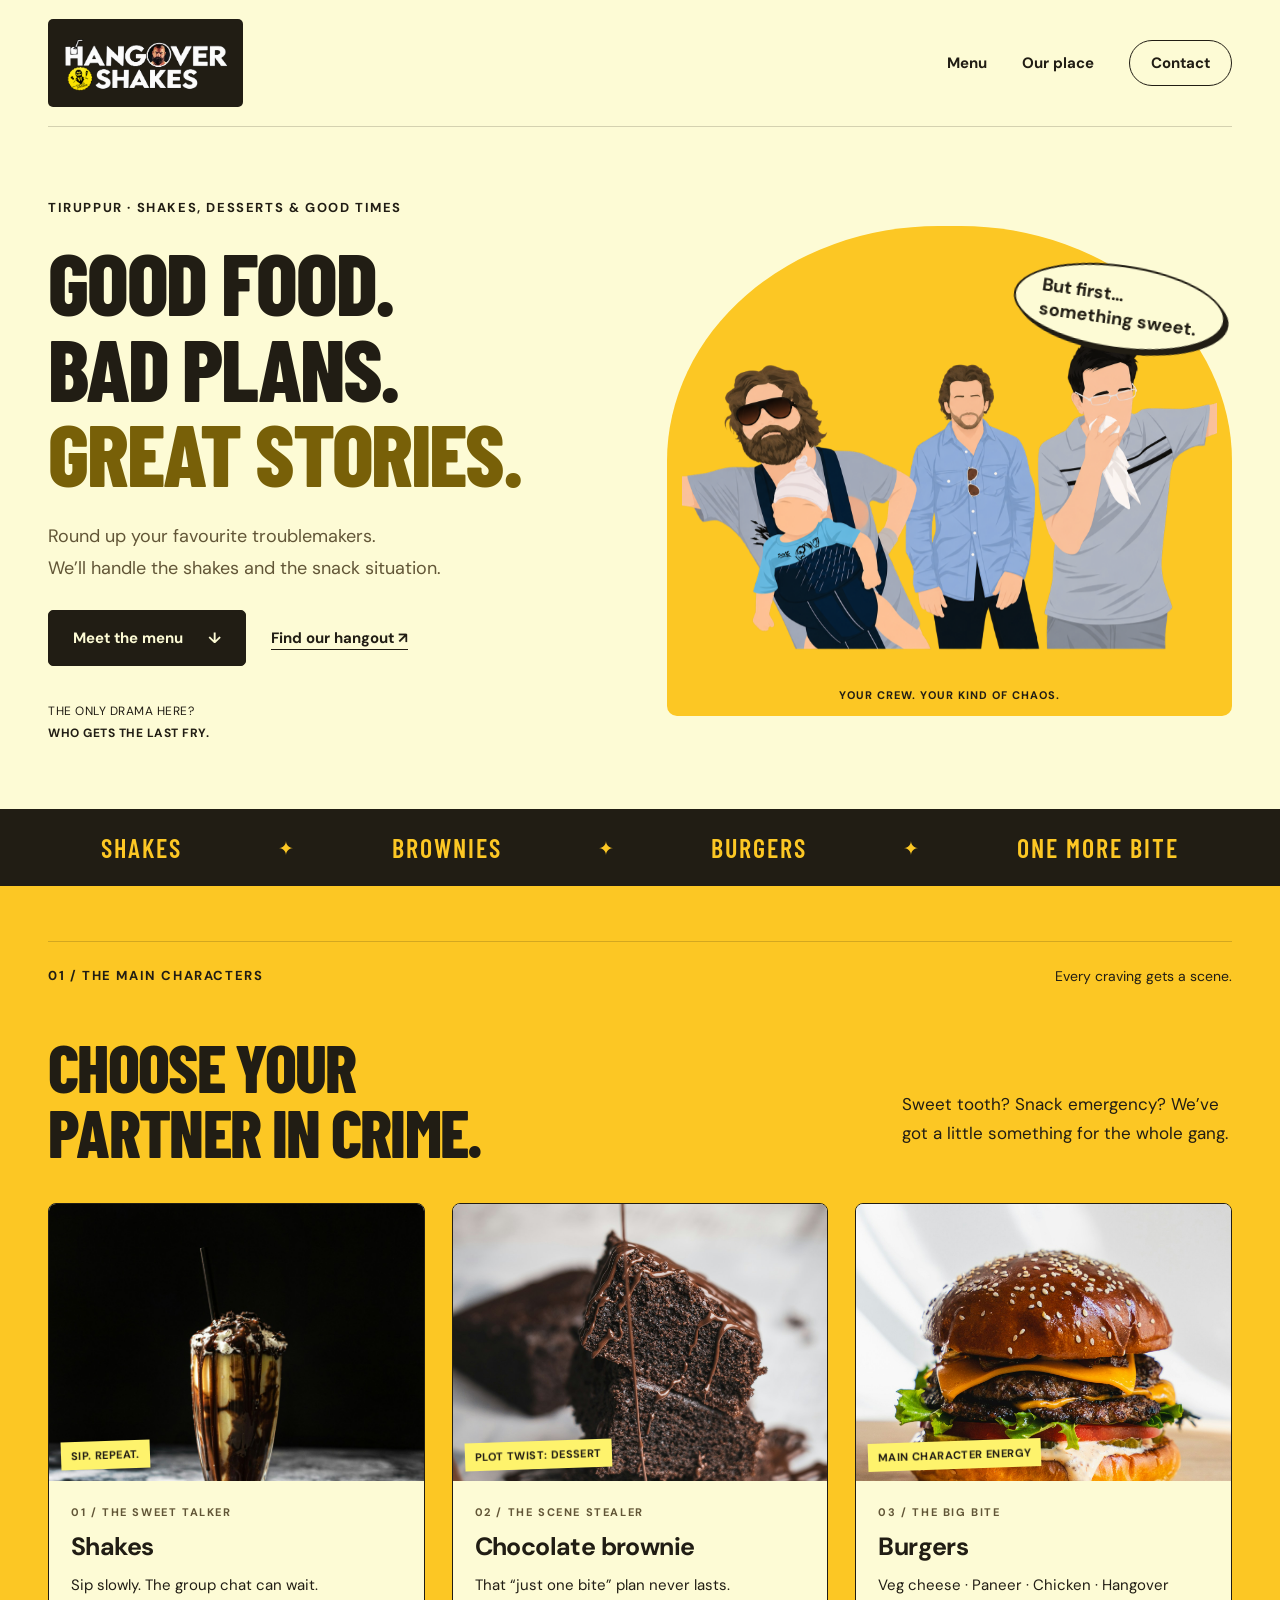
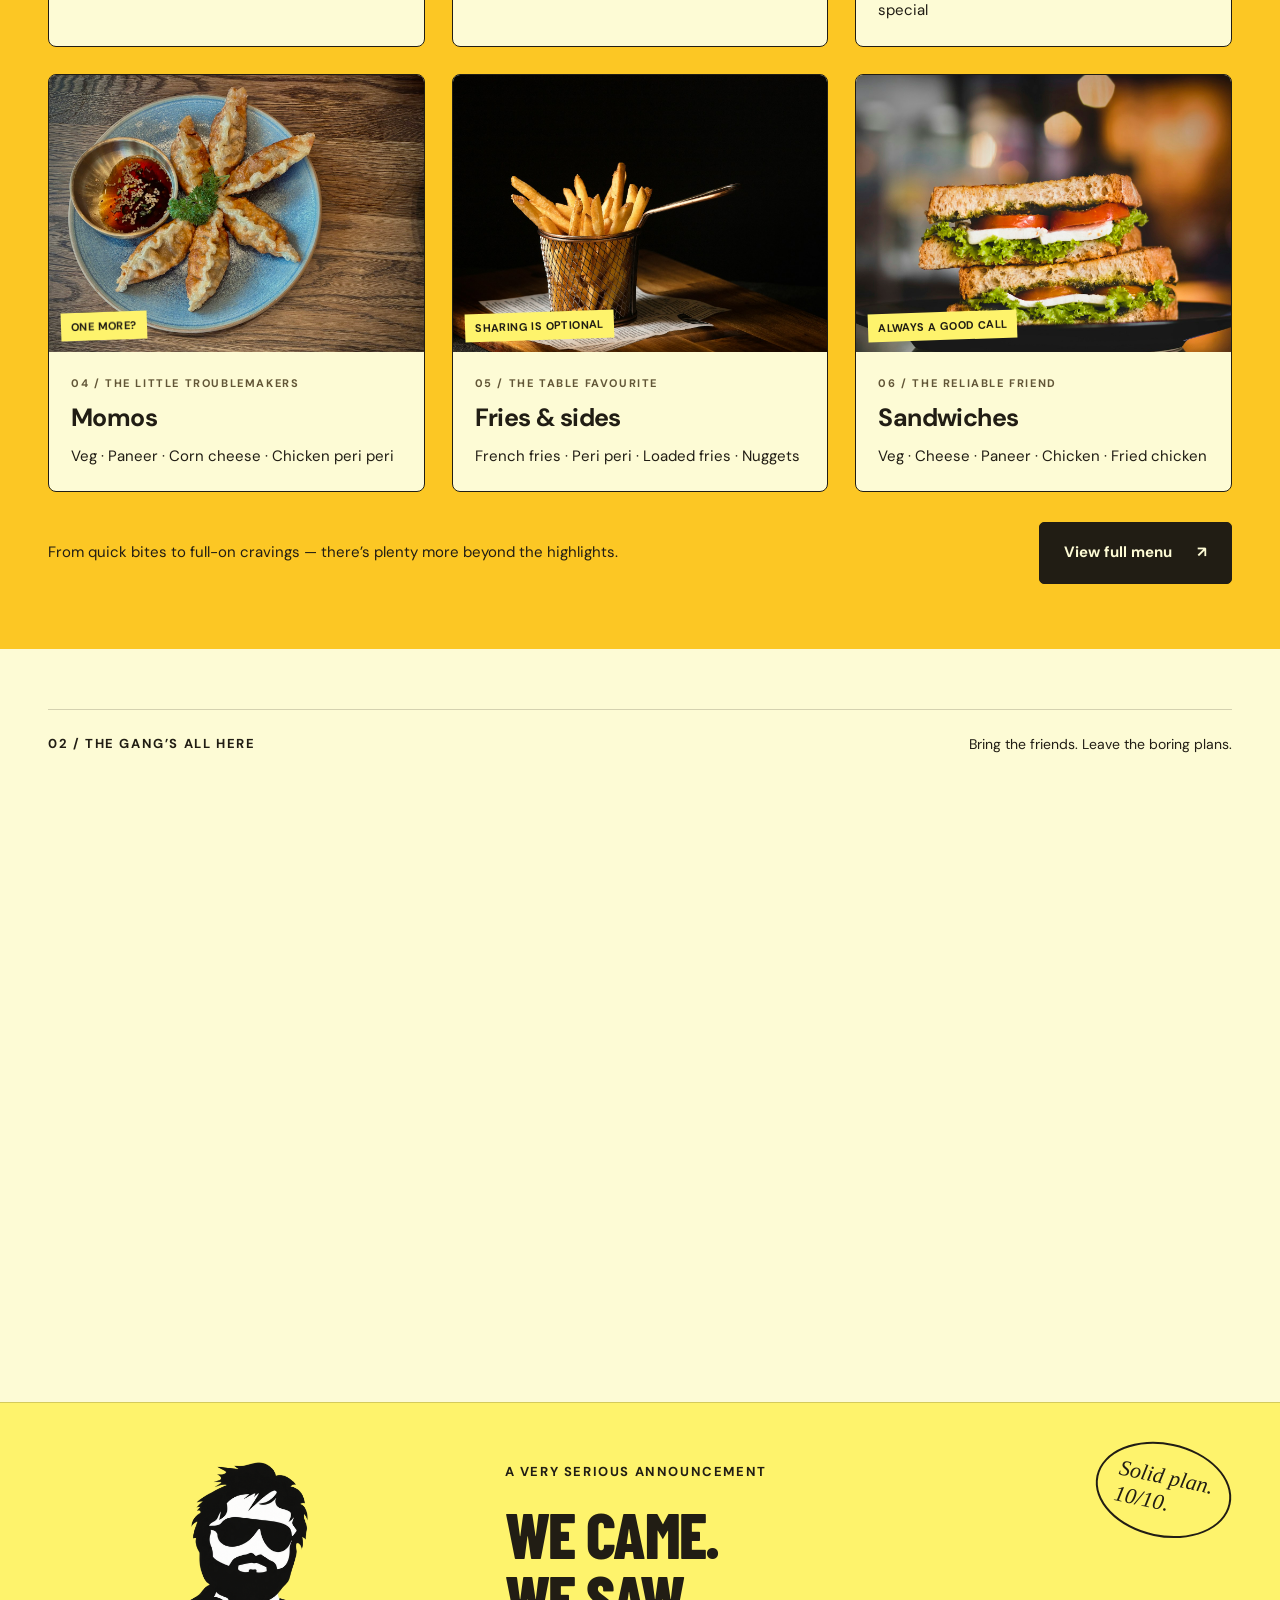
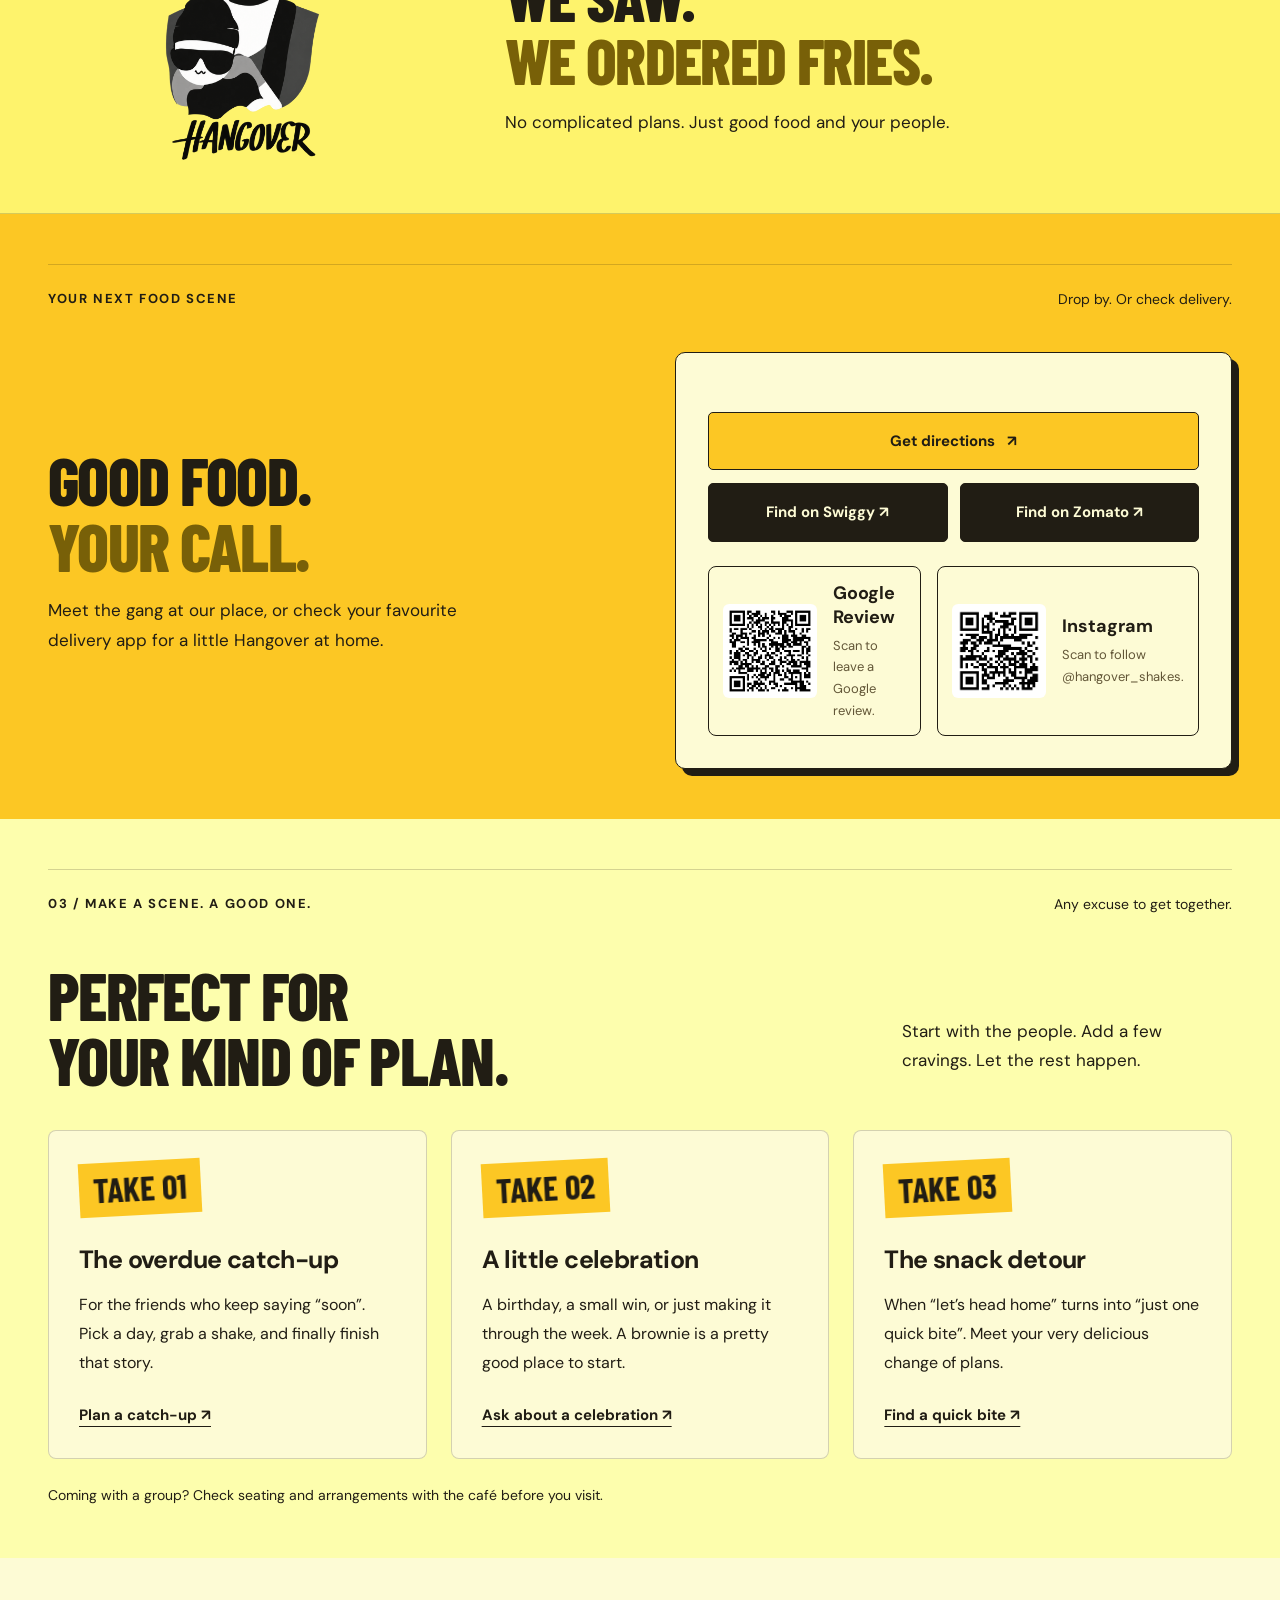
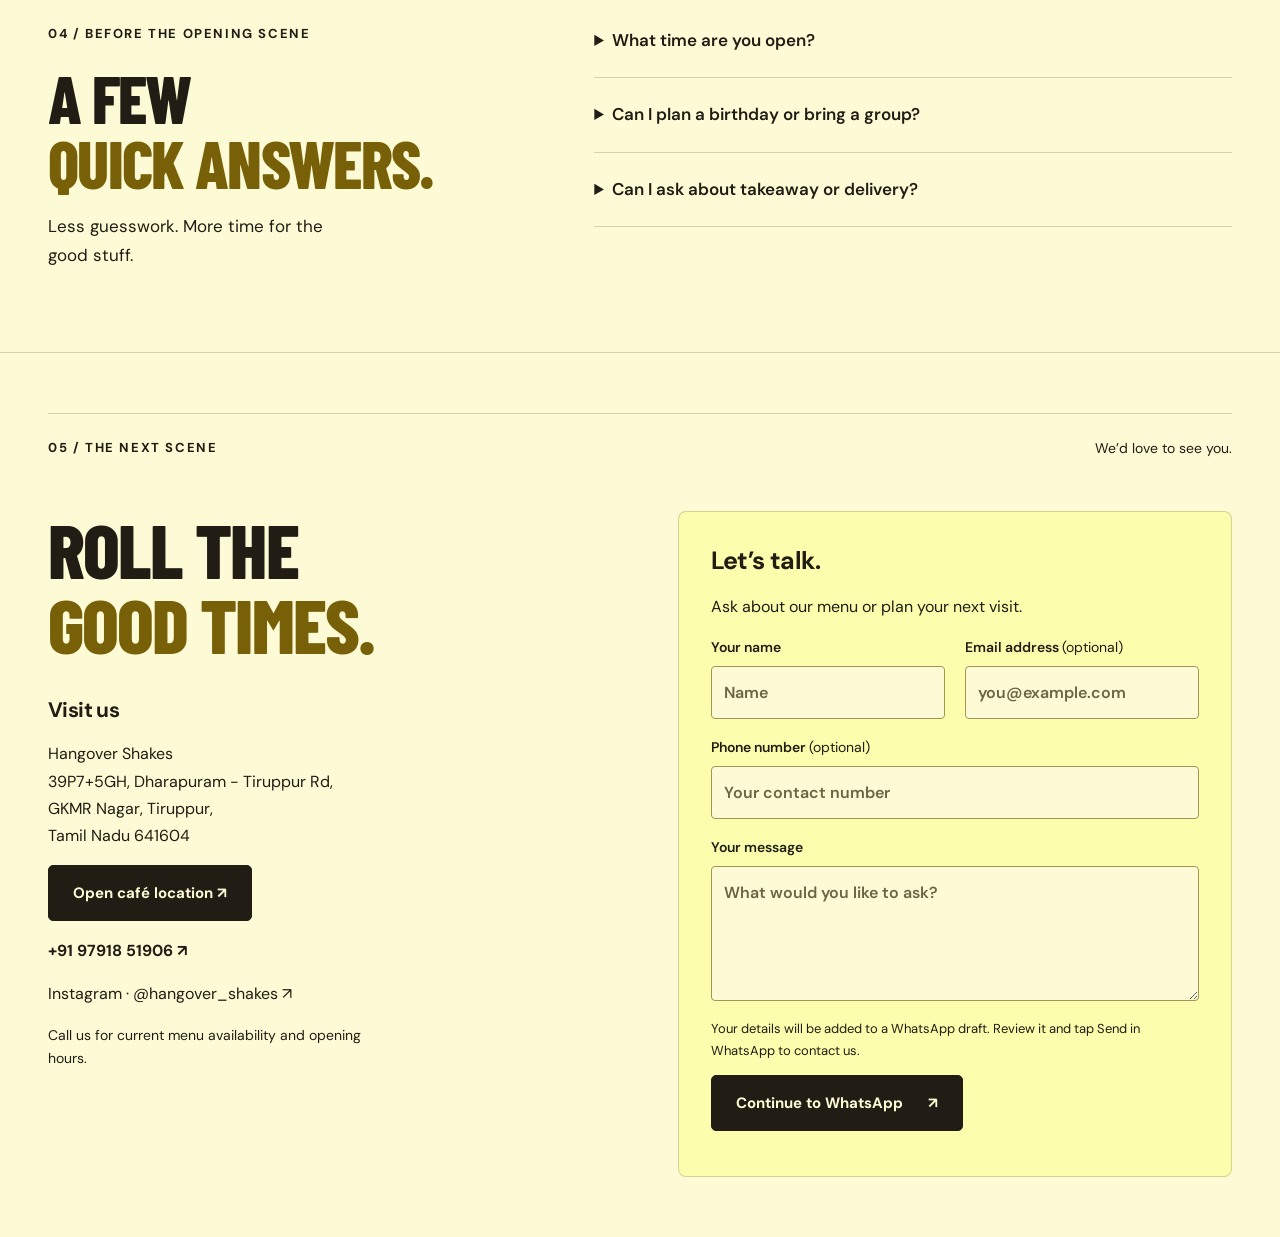
==== commit 0f784cc1: "Refine Hangover Shakes layout and remove footer" ====
--- a/index.html
+++ b/index.html
@@ -52,16 +52,6 @@
 <div class="wrap">
   <div class="section-top"><p class="eyebrow">01 / THE MAIN CHARACTERS</p><span>Every craving gets a scene.</span></div>
   <div class="menu-heading"><h2>CHOOSE YOUR<br><em>PARTNER IN CRIME.</em></h2><p>Sweet tooth? Snack emergency? We’ve got a little something for the whole gang.</p></div>
-  <div class="menu-tools" hidden>
-    <div class="category-filters" role="group" aria-label="Filter menu highlights">
-      <button type="button" data-filter="all" aria-pressed="true">The whole cast</button>
-      <button type="button" data-filter="sweet" aria-pressed="false">Shakes & sweets</button>
-      <button type="button" data-filter="bites" aria-pressed="false">Burgers & sandwiches</button>
-      <button type="button" data-filter="sides" aria-pressed="false">Momos & sides</button>
-    </div>
-    <p id="menu-count" role="status" aria-live="polite"></p>
-  </div>
-
   <div class="product-rail" id="menu-results" aria-label="Menu highlights">
     <article class="product reveal" data-category="sweet">
       <div class="product-image"><img src="assets/hero.jpg" alt="Chocolate shake with cream" width="800" height="600" loading="lazy"><span class="food-label">SIP. REPEAT.</span></div>
@@ -131,19 +121,12 @@
   <div class="order-grid">
     <div class="order-copy"><h2>GOOD FOOD.<br><em>YOUR CALL.</em></h2><p>Meet the gang at our place, or check your favourite delivery app for a little Hangover at home.</p></div>
     <article class="location-card">
-      <div class="location-heading">
-        <span class="eyebrow">TIRUPPUR / GKMR NAGAR</span>
-        <h3>Hangover Shakes</h3>
-        <p>39P7+5GH, Dharapuram - Tiruppur Rd,<br>GKMR Nagar, Tiruppur,<br>Tamil Nadu 641604</p>
-        <a class="phone-link" href="tel:+919791851906">Call +91 97918 51906 ↗</a>
-      </div>
       <div class="order-actions">
         <a class="button direction-button" href="https://share.google/UIkj9GutjH2KEutJ8" target="_blank" rel="noopener noreferrer">Get directions <span aria-hidden="true">↗</span></a>
         <div class="delivery-buttons">
           <a class="button" href="https://www.swiggy.com/search?query=Hangover%20Shakes" target="_blank" rel="noopener noreferrer">Find on Swiggy ↗</a>
           <a class="button" href="https://www.zomato.com/tiruppur/restaurants?q=Hangover%20Shakes" target="_blank" rel="noopener noreferrer">Find on Zomato ↗</a>
         </div>
-        <a class="button reviews-button" href="https://share.google/UIkj9GutjH2KEutJ8" target="_blank" rel="noopener noreferrer">Google reviews ↗</a>
       </div>
 
       <div class="qr-strip">
@@ -221,31 +204,6 @@
 </section>
 </main>
 
-<footer class="wrap">
-  <div class="footer-top">
-    <a href="#main"><img class="logo" src="assets/logo.png" alt="Hangover Shakes" width="230" height="91" loading="lazy"></a>
-    <div>
-      <h3>Drop by.</h3>
-      <p>Hangover Shakes<br>39P7+5GH, Dharapuram - Tiruppur Rd,<br>GKMR Nagar, Tiruppur,<br>Tamil Nadu 641604</p>
-      <a href="https://share.google/UIkj9GutjH2KEutJ8" target="_blank" rel="noopener noreferrer">Get directions ↗</a>
-      <p><a href="tel:+919791851906">+91 97918 51906</a></p>
-    </div>
-    <div>
-      <h3>Explore.</h3>
-      <a href="https://www.instagram.com/hangover_shakes/" target="_blank" rel="noopener noreferrer">Instagram · @hangover_shakes ↗</a>
-      <a href="#menu">Menu highlights</a>
-      <a href="#cafe">Our place</a>
-      <a href="#order">Order & directions</a>
-      <a href="#plans">Plan your visit</a>
-      <a href="#faq">FAQs</a>
-      <a href="#contact">Contact us</a>
-    </div>
-  </div>
-  <div class="footer-bottom">
-    <p>© <span id="year">2026</span> Hangover Shakes</p>
-    <a href="#main">Back to top ↑</a>
-  </div>
-</footer>
 
 <nav class="mobile-quick" aria-label="Quick café actions">
   <button type="button" id="open-full-menu-mobile">View menu</button>
